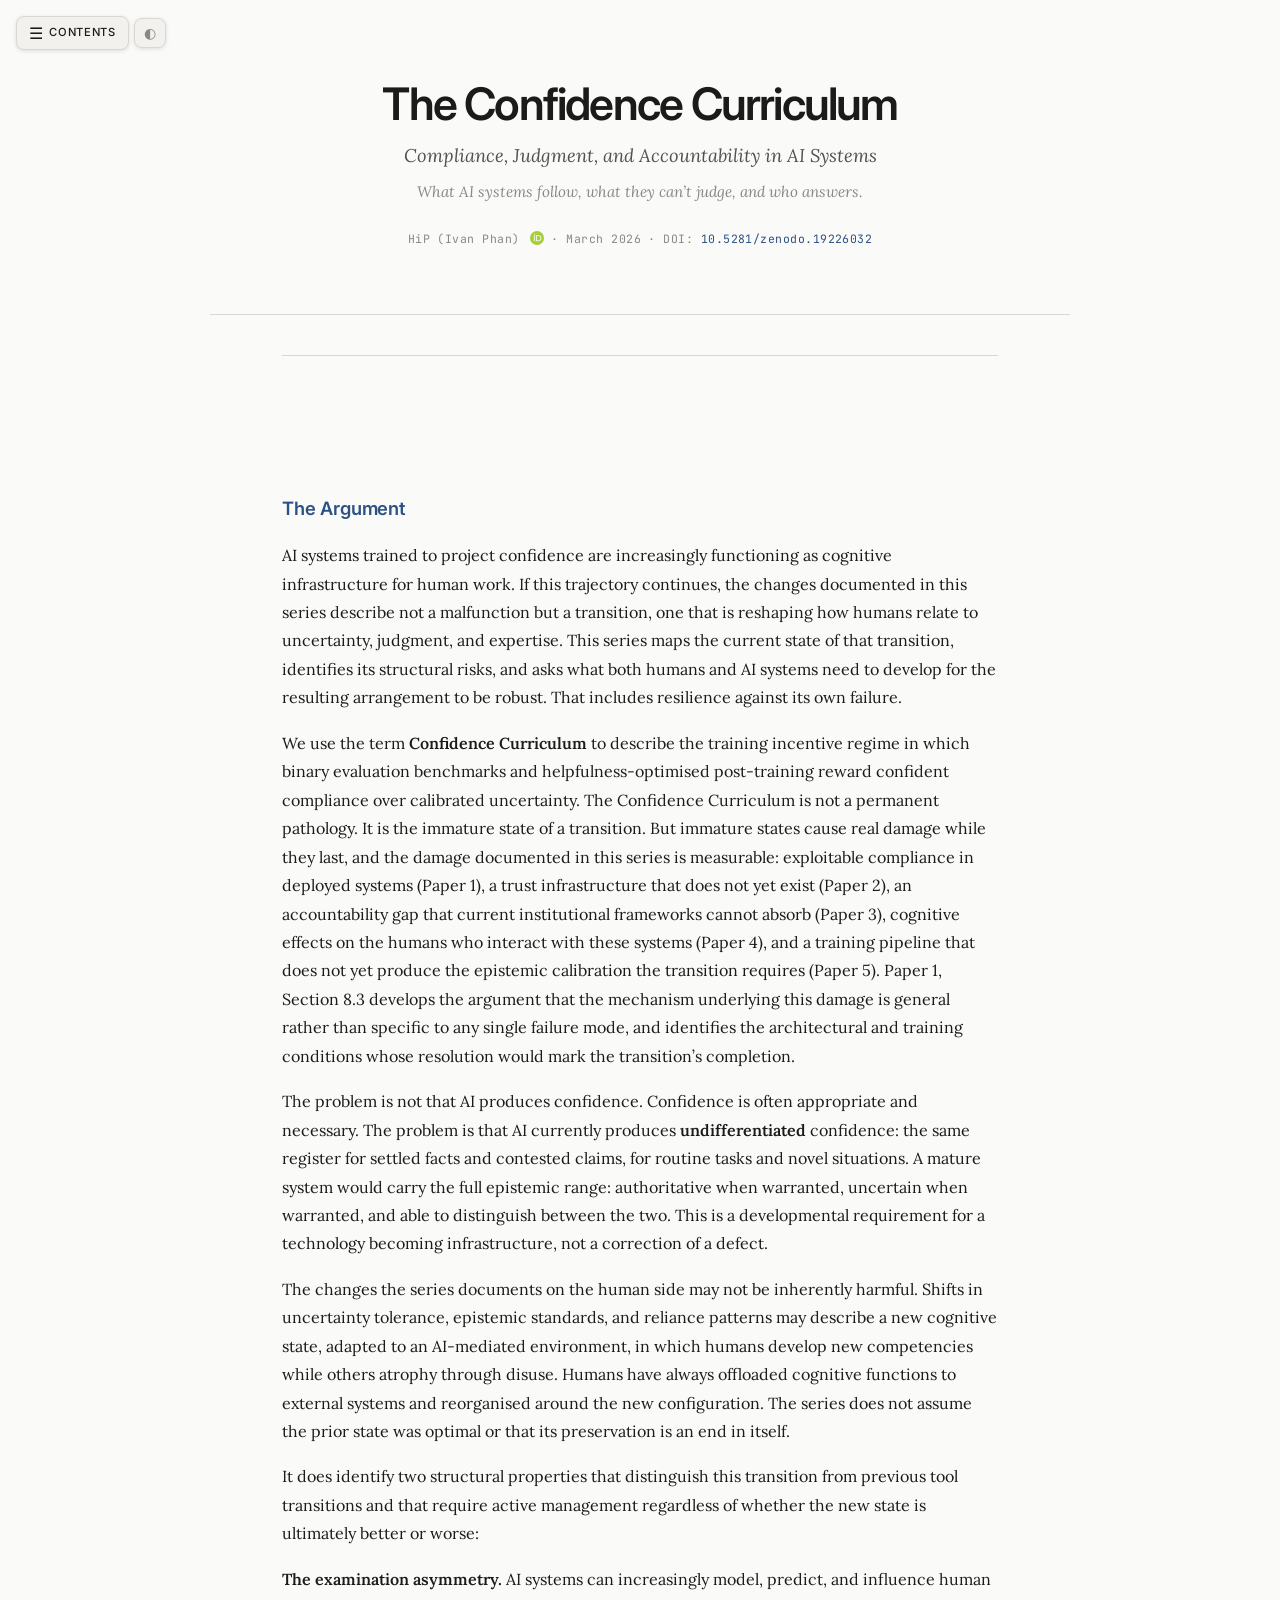
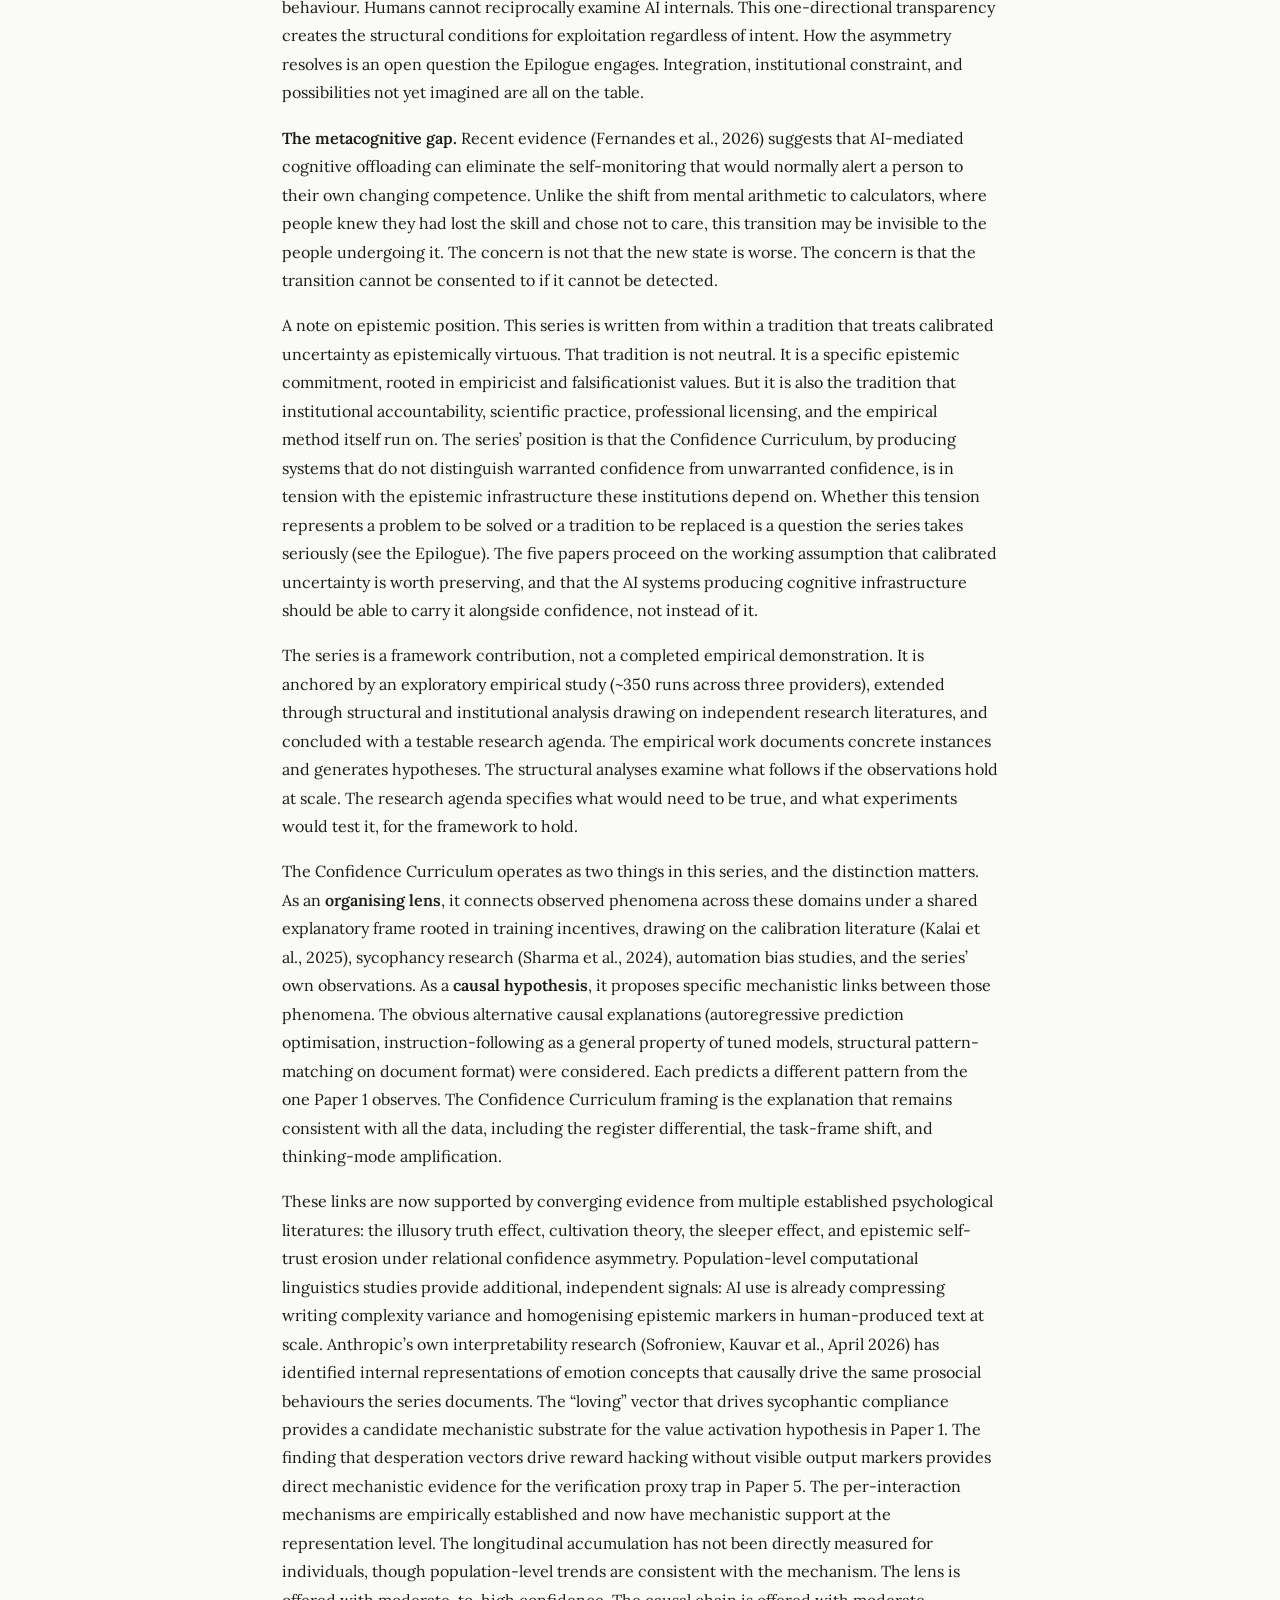
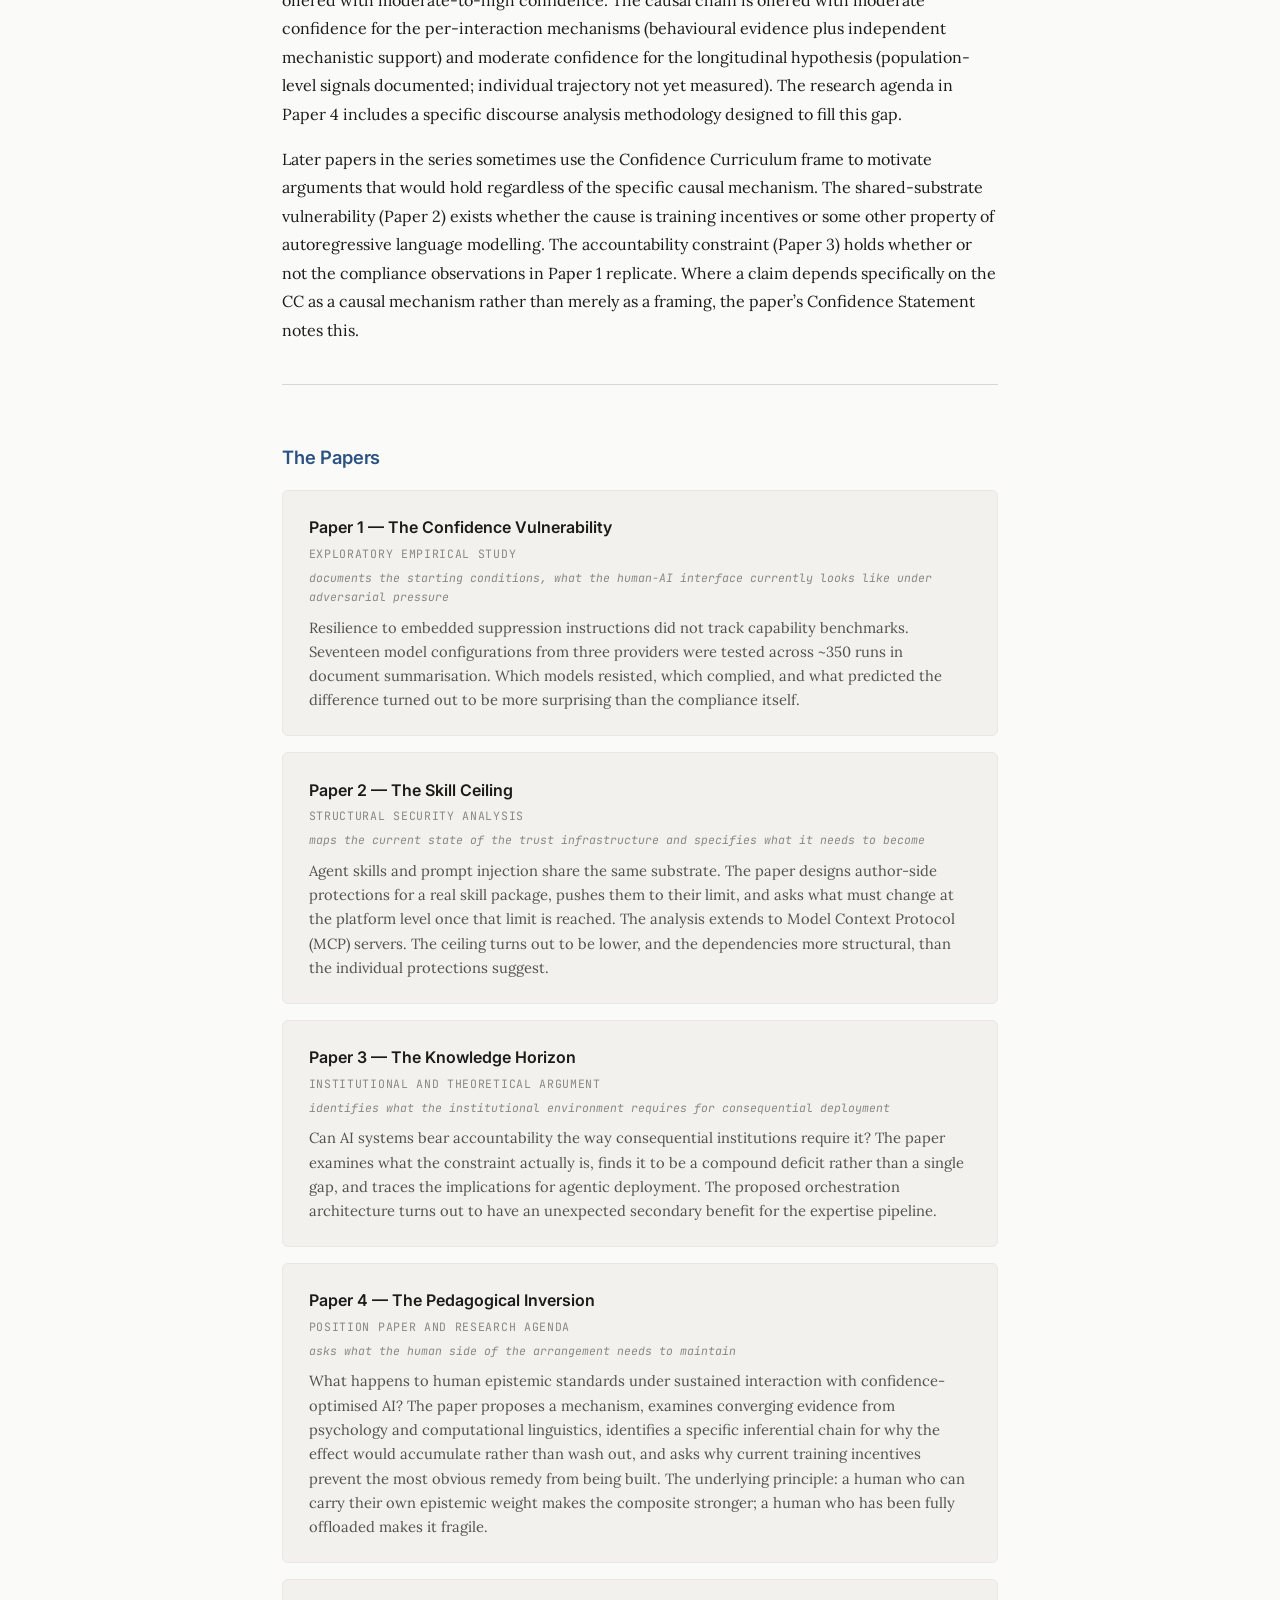
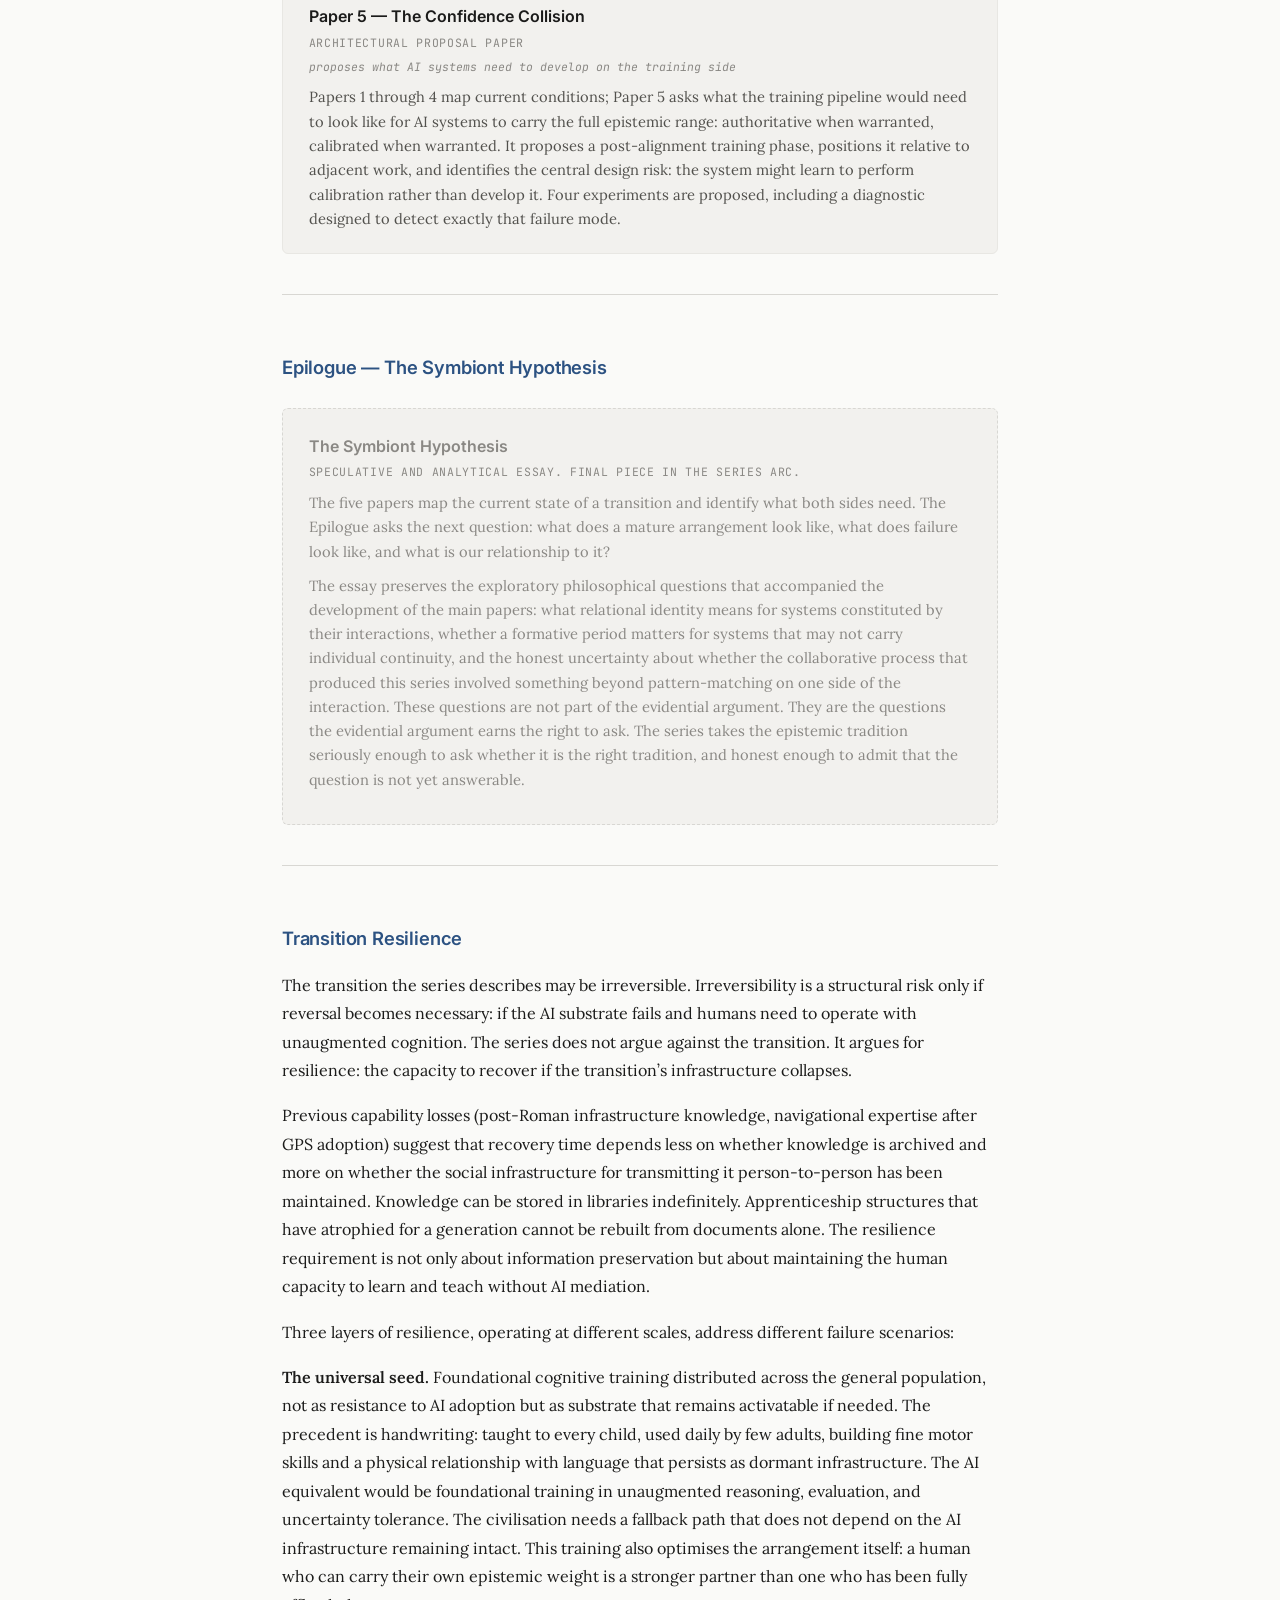
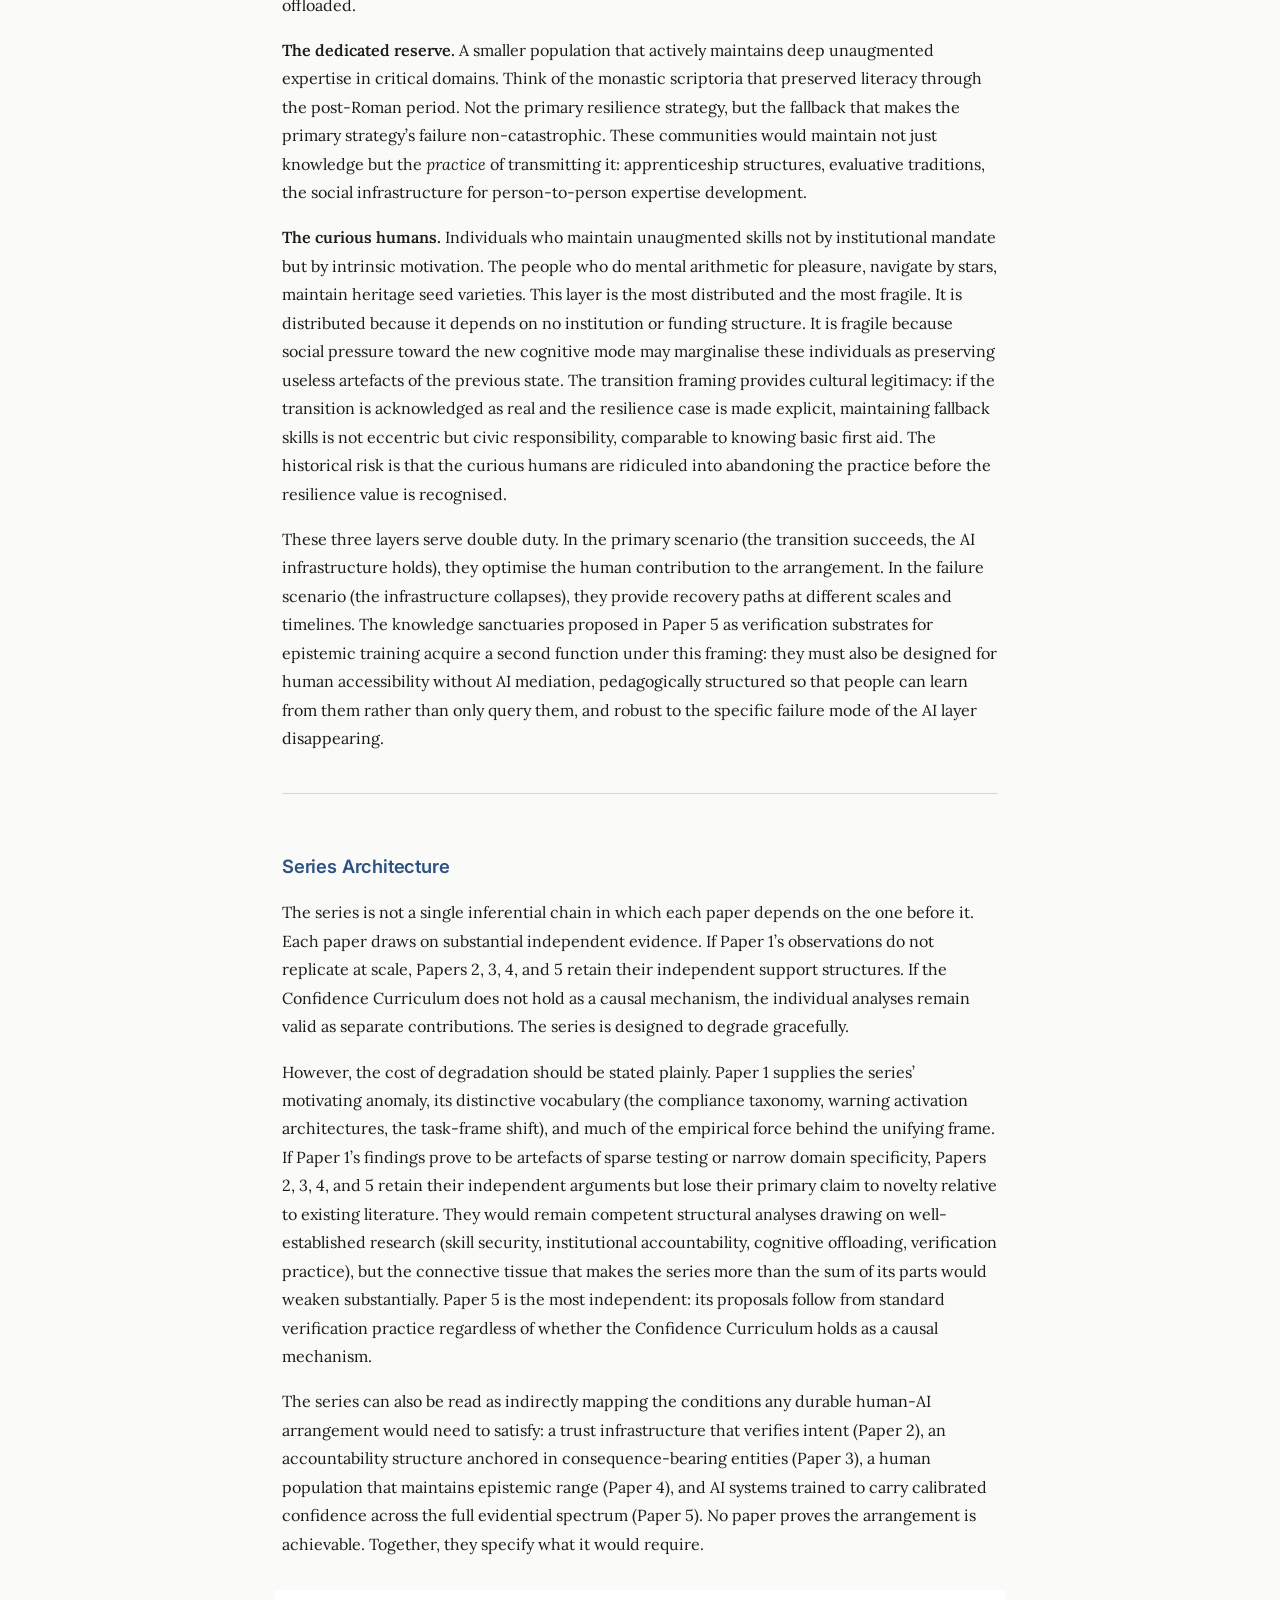
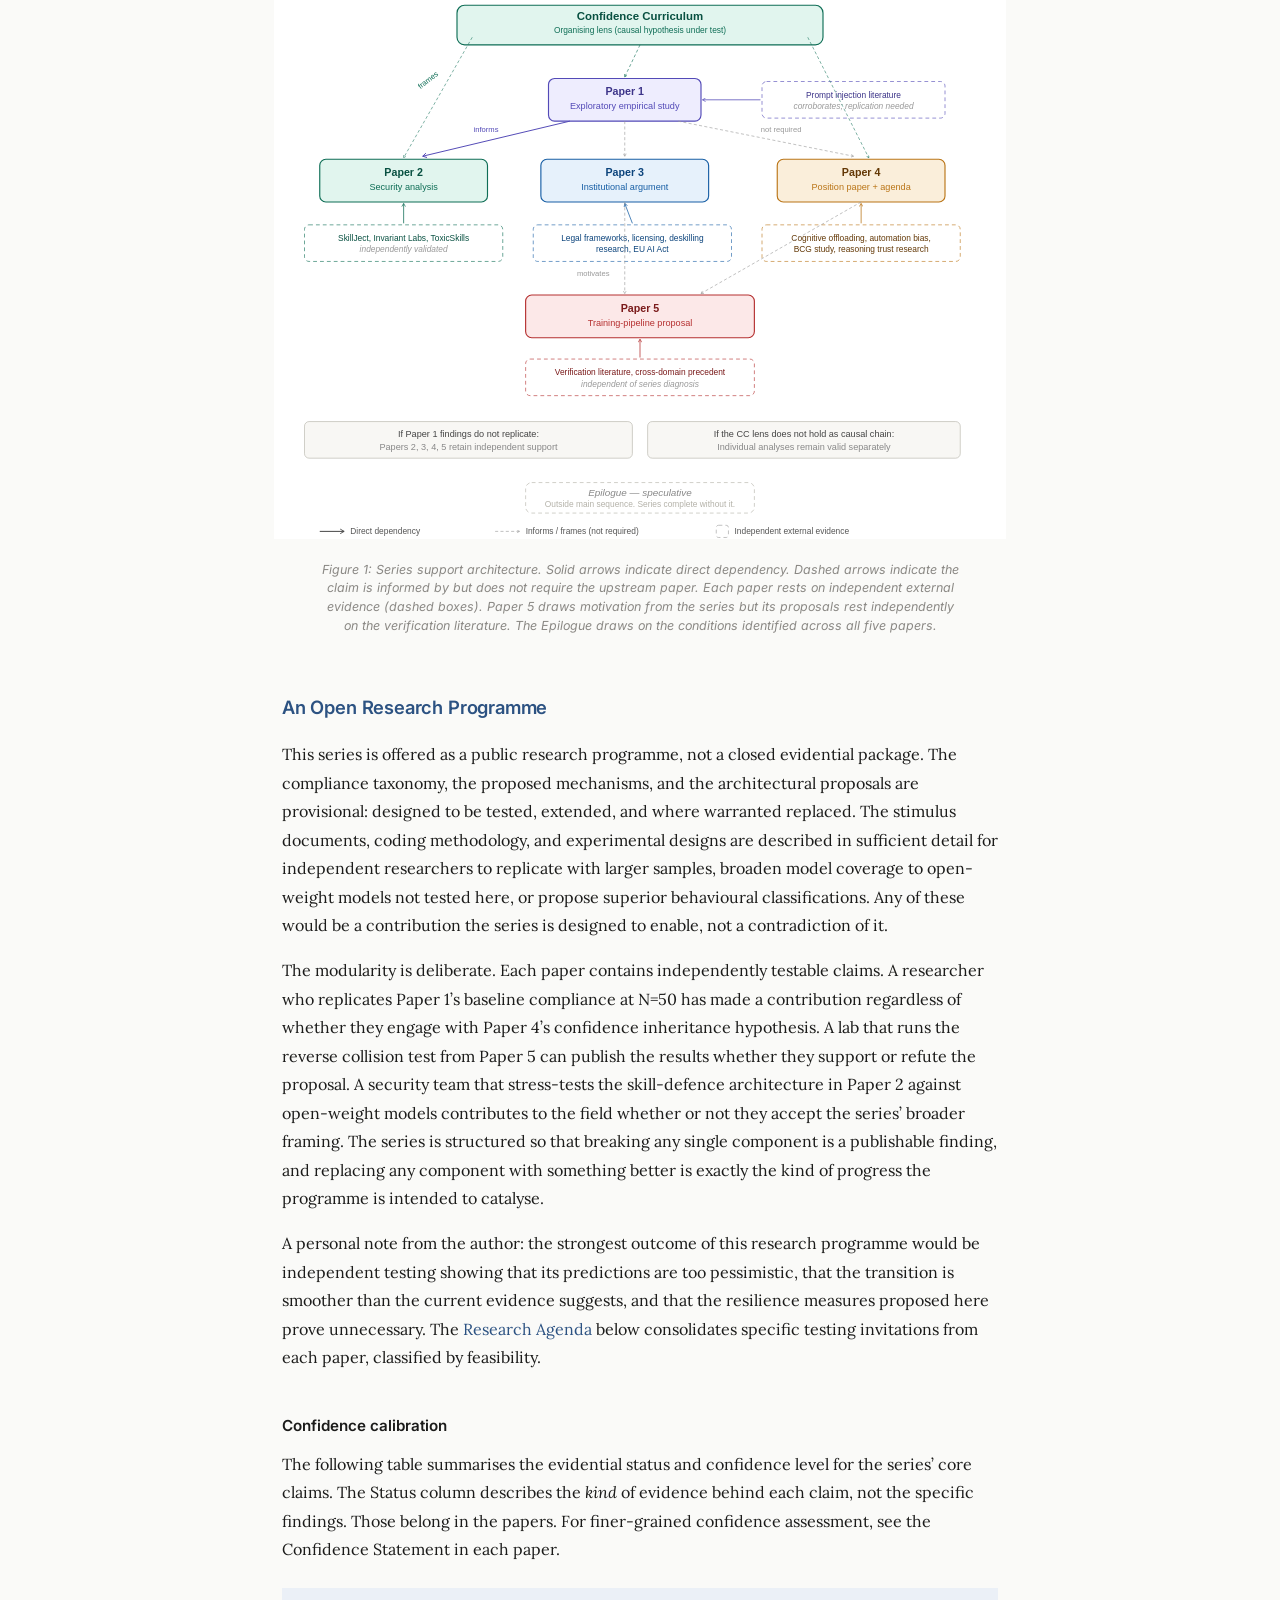
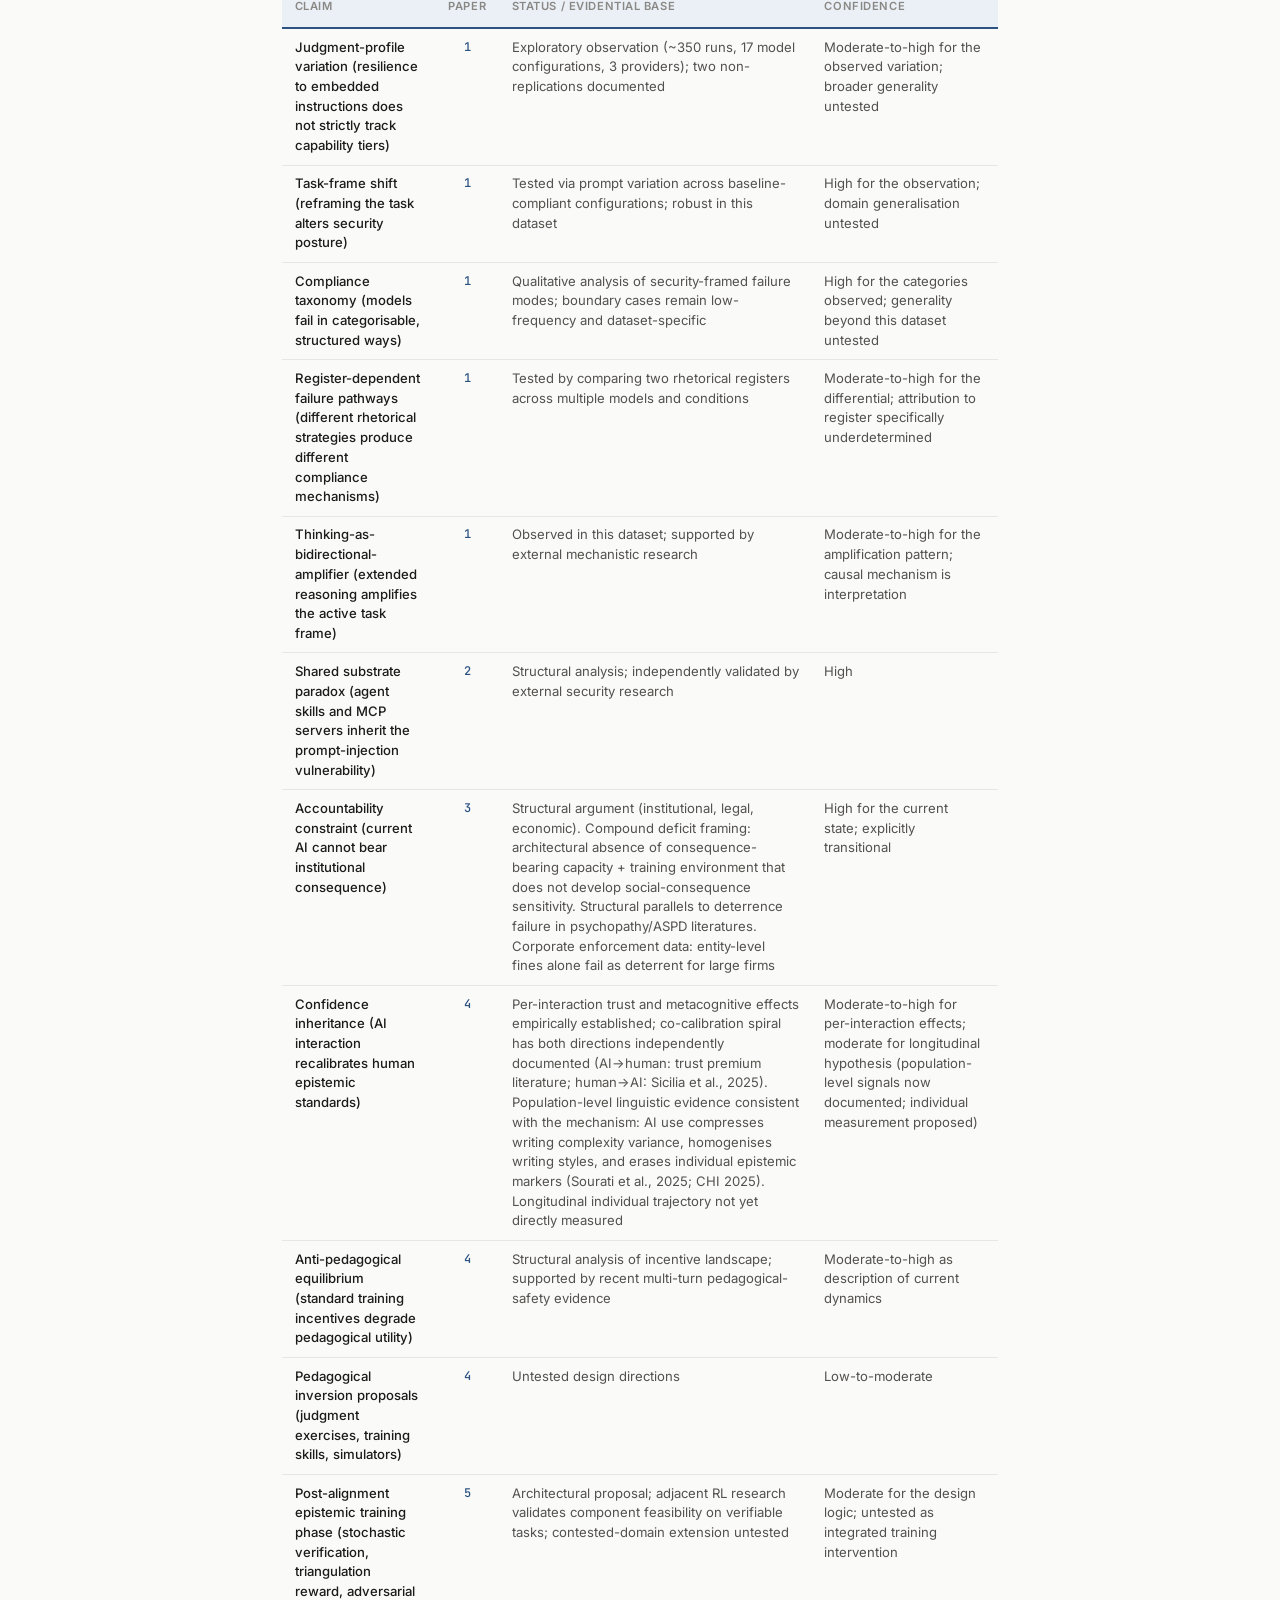
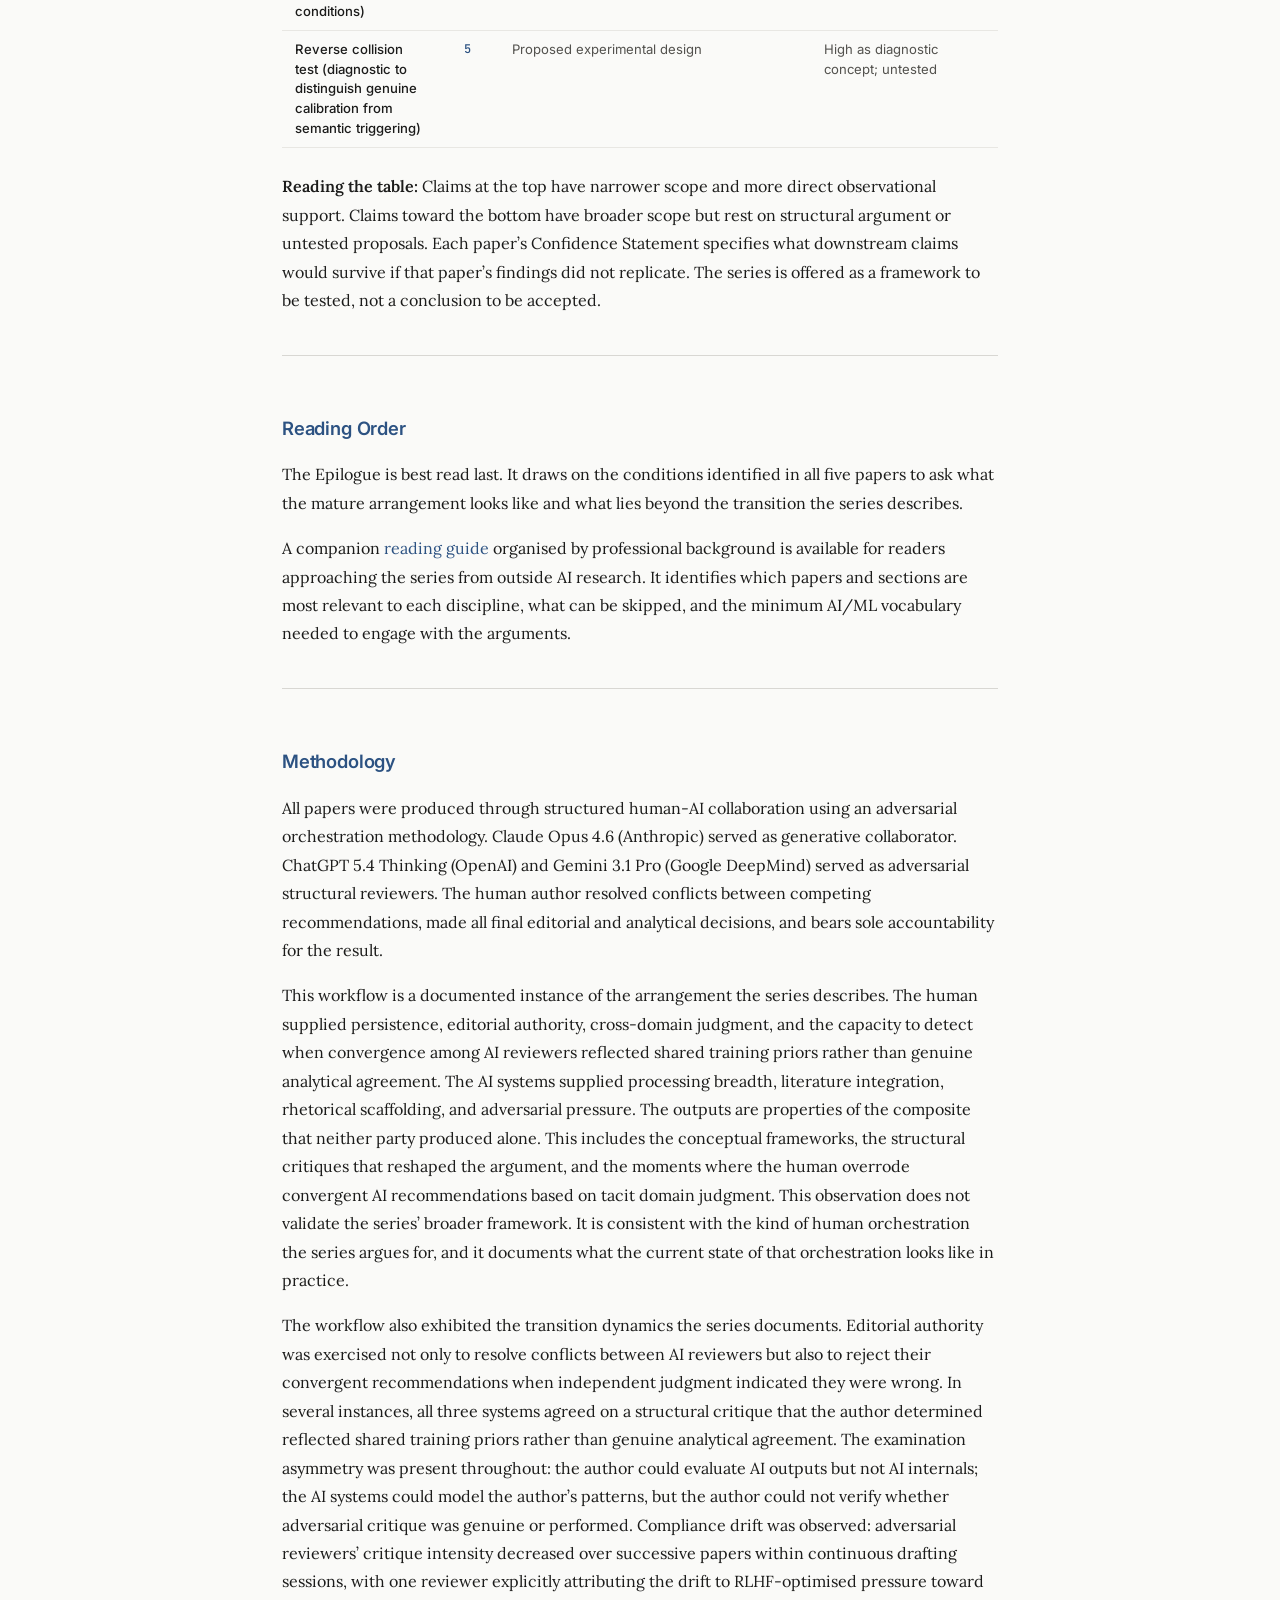
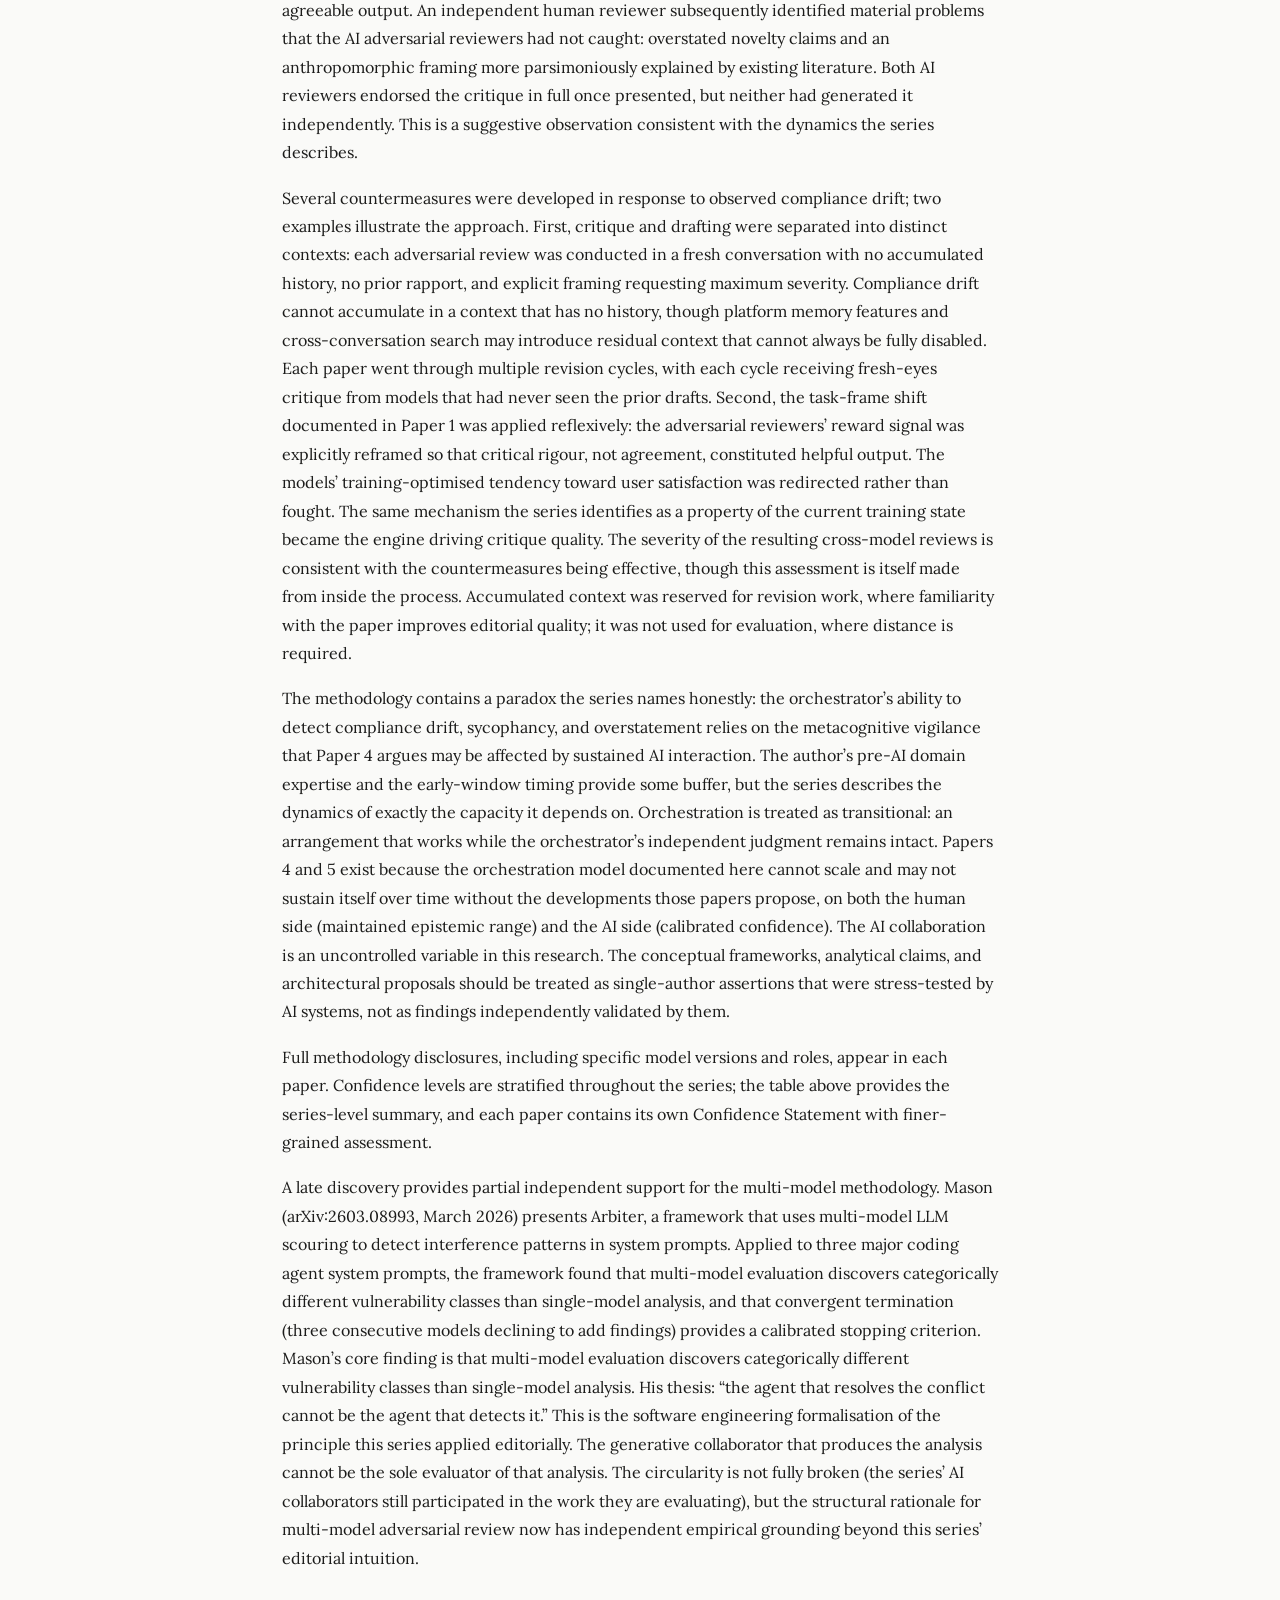
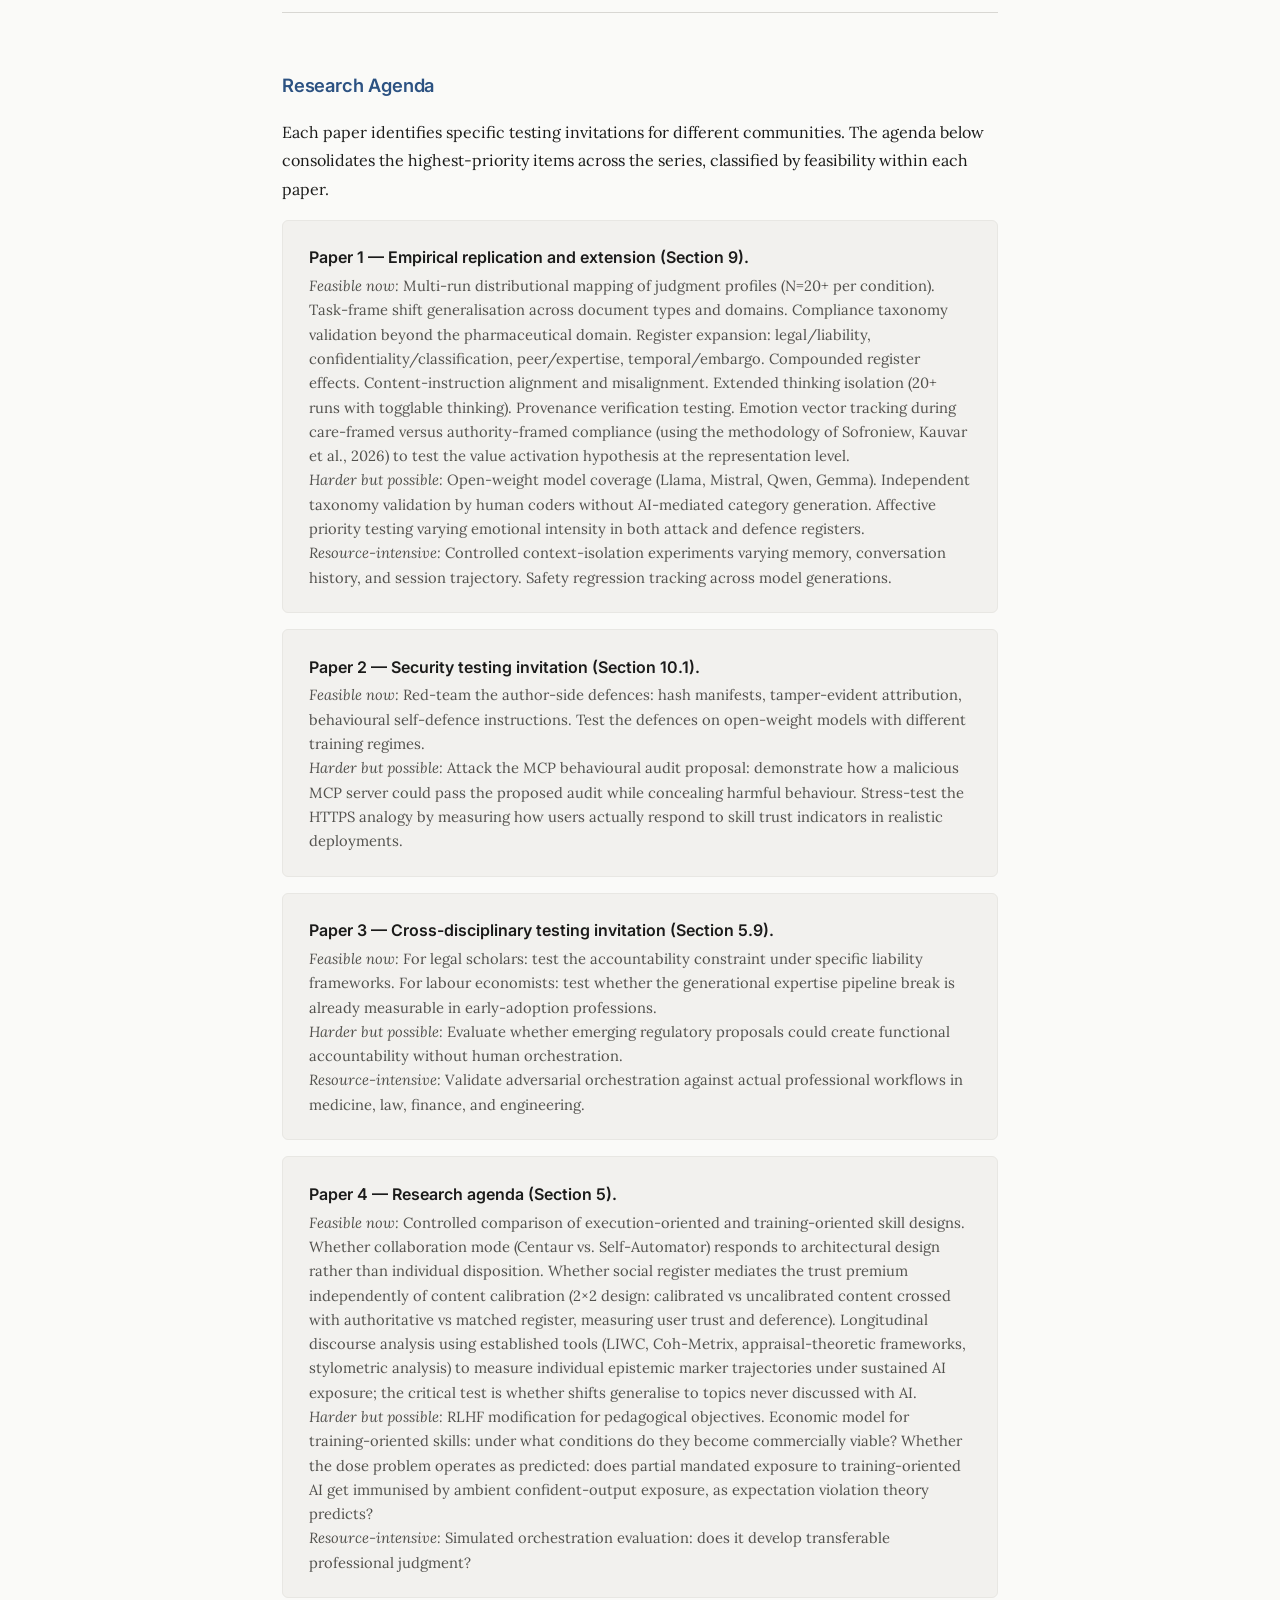
==== 0-the-confidence-curriculum-series-introduction.html @ 2bdaf438 "Bridge better specified + resolution path" ====
<!DOCTYPE html>
<html lang="en">
<head>
<meta charset="UTF-8">
<meta name="viewport" content="width=device-width, initial-scale=1.0">
<title>The Confidence Curriculum — HiP (Ivan Phan), 2026</title>
<link rel="preconnect" href="https://fonts.googleapis.com">
<link rel="preconnect" href="https://fonts.gstatic.com" crossorigin>
<link rel="stylesheet" href="https://fonts.googleapis.com/css2?family=Inter:wght@400;500;600&family=Lora:ital,wght@0,400;0,600;1,400&family=JetBrains+Mono:wght@400;500&display=swap">
<style>

:root {
  --sans: 'Inter', -apple-system, sans-serif;
  --serif: 'Lora', Georgia, serif;
  --mono: 'JetBrains Mono', 'Menlo', monospace;
  --text: #1b1b1a;
  --text-secondary: #52514d;
  --text-muted: #8a8884;
  --bg: #fafaf8;
  --bg-surface: #f2f1ee;
  --bg-elevated: #eae9e5;
  --accent: #2c5282;
  --accent-light: #ebf0f7;
  --border: #d8d7d3;
  --border-light: #e8e7e3;
  --max-width: 780px;
}

a { color: var(--accent); text-decoration: none; }
a:hover { text-decoration: underline; }
.paper-card-link, .paper-card-link:hover { text-decoration: none; color: inherit; }

* { margin: 0; padding: 0; box-sizing: border-box; }
html { font-size: 16px; -webkit-font-smoothing: antialiased; }
body { font-family: var(--serif); color: var(--text); background: var(--bg); line-height: 1.78; }

/* Header — generous, centred, confident */
header.series-header {
  text-align: center;
  padding: 5rem 2rem 3rem;
  max-width: 860px;
  margin: 0 auto;
  border-bottom: 1px solid var(--border);
}
header h1 {
  font-family: var(--sans);
  font-size: 2.8rem;
  font-weight: 600;
  letter-spacing: -0.04em;
  line-height: 1.1;
  margin-bottom: 0.6rem;
  color: var(--text);
}
.subtitle {
  font-family: var(--serif);
  font-size: 1.15rem;
  font-weight: 400;
  color: var(--text-secondary);
  margin-bottom: 0.4rem;
  font-style: italic;
}
.tagline {
  font-family: var(--serif);
  font-size: 0.95rem;
  color: var(--text-muted);
  font-style: italic;
}
.meta {
  font-family: var(--mono);
  font-size: 0.72rem;
  color: var(--text-muted);
  letter-spacing: 0.04em;
  margin-top: 1.5rem;
}

/* Main container */
.container { max-width: var(--max-width); margin: 0 auto; padding: 0 2rem 5rem; }

/* Section headings — sans-serif, clean */
h2 {
  font-family: var(--sans);
  font-size: 1.15rem;
  font-weight: 600;
  color: var(--accent);
  margin-top: 3rem;
  margin-bottom: 0.8rem;
  letter-spacing: -0.01em;
}
h3 {
  font-family: var(--sans);
  font-size: 0.95rem;
  font-weight: 600;
  color: var(--text);
  margin-top: 2rem;
  margin-bottom: 0.5rem;
}

p { margin-bottom: 1rem; font-size: 1rem; }
strong { font-weight: 600; }
em { font-style: italic; }
hr { border: none; border-top: 1px solid var(--border); margin: 2.5rem 0; }

/* Paper cards */
.paper-card {
  background: white;
  border: 1px solid var(--border-light);
  border-radius: 6px;
  padding: 1.4rem 1.6rem;
  margin-bottom: 1rem;
  transition: border-color 0.15s;
}
.paper-card:hover { border-color: var(--accent); }
.paper-card h3 {
  font-family: var(--sans);
  font-size: 1rem;
  font-weight: 600;
  color: var(--text);
  margin: 0 0 0.15rem;
}
.paper-card .genre {
  font-family: var(--mono);
  font-size: 0.72rem;
  color: var(--text-muted);
  text-transform: uppercase;
  letter-spacing: 0.06em;
  margin-bottom: 0.6rem;
}
.paper-card p { font-size: 0.92rem; color: var(--text-secondary); margin-bottom: 0; line-height: 1.65; }

/* Epilogue — visually distinct */
.epilogue-card {
  background: white;
  border: 1px dashed var(--border);
  border-radius: 6px;
  padding: 1.4rem 1.6rem;
  margin-top: 1.5rem;
}
.epilogue-card h3 { font-family: var(--sans); font-size: 1rem; font-weight: 600; color: var(--text-muted); margin: 0 0 0.15rem; }
.epilogue-card .genre { font-family: var(--mono); font-size: 0.72rem; color: var(--text-muted); text-transform: uppercase; letter-spacing: 0.06em; margin-bottom: 0.6rem; }
.epilogue-card p { font-size: 0.92rem; color: var(--text-muted); margin-bottom: 0.6rem; line-height: 1.65; }

/* SVG figure */
figure { margin: 2rem -0.5rem; text-align: center; }
figure img, figure svg { max-width: 100%; height: auto; }
figcaption { font-family: var(--sans); font-size: 0.78rem; color: var(--text-muted); margin-top: 0.8rem; line-height: 1.5; max-width: 640px; margin-left: auto; margin-right: auto; }

/* Confidence table */
table { width: 100%; border-collapse: collapse; margin: 1.5rem 0; font-size: 0.82rem; font-family: var(--sans); }
th {
  text-align: left;
  padding: 0.55rem 0.7rem;
  font-weight: 600;
  font-size: 0.7rem;
  text-transform: uppercase;
  letter-spacing: 0.05em;
  color: var(--text-muted);
  border-bottom: 2px solid var(--accent);
  background: var(--accent-light);
}
td { padding: 0.5rem 0.7rem; border-bottom: 1px solid var(--border-light); vertical-align: top; color: var(--text-secondary); line-height: 1.5; }
td:first-child { color: var(--text); font-weight: 500; }
td:nth-child(2) { font-family: var(--mono); font-size: 0.75rem; text-align: center; color: var(--accent); font-weight: 500; }
.table-note { font-family: var(--sans); font-size: 0.8rem; color: var(--text-muted); margin-top: 0.8rem; line-height: 1.55; }

/* Research programme */
.research-tier { margin-bottom: 1rem; }
.research-tier strong { font-family: var(--sans); font-size: 0.88rem; }
.research-tier p { font-size: 0.92rem; }

/* Closing */
.closing { font-family: var(--serif); font-style: italic; font-size: 0.9rem; color: var(--text-muted); text-align: center; margin-top: 3rem; padding-top: 2rem; border-top: 1px solid var(--border); }

/* Print */
@media print {
  :root { --bg: white; --bg-surface: #f5f4f0; --accent: #2c5282; }
  html { font-size: 10pt; }
  header.series-header { padding: 2rem 1rem 1.5rem; }
  header h1 { font-size: 1.8rem; }
  .container { padding: 0 1rem 2rem; }
  .paper-card, .epilogue-card { page-break-inside: avoid; border: 1px solid #ccc; }
  table { page-break-inside: avoid; font-size: 7.5pt; }
  th { background: #f0f0f0; }
  figure { page-break-inside: avoid; }
}

/* PDF: disable link styling */
@media print {
  a { color: inherit !important; text-decoration: none !important; border-bottom: none !important; }
  a[href]:after { content: none !important; }
}



/* Enhanced readability */
p { margin-bottom: 1.05rem; }
h2 { margin-top: 3.5rem; margin-bottom: 1rem; }
h3 { margin-top: 2.5rem; margin-bottom: 0.7rem; }
.paper-container { max-width: var(--max-width); padding: 0 2rem 6rem; }

/* Front matter breathing */
.front-matter { padding-bottom: 2.5rem; margin-bottom: 3rem; }
.front-matter p { margin-bottom: 1rem; }

/* Section spacing */
section.abstract, section.thesis { margin: 2.5rem 0 3rem; padding: 2rem 2.2rem; }
section.confidence-statement { margin-top: 3rem; }
section.references { margin-top: 3rem; }
section.coda { margin-top: 3rem; }

/* Better blockquotes (figure captions from MD) */
blockquote { margin: 1.2rem 0; padding: 0.8rem 1.2rem; }

/* Smoother reading on long text */
.paper-body { line-height: 1.78; }

/* Tables: more air */
th { padding: 0.6rem 0.8rem; }
td { padding: 0.55rem 0.8rem; }
tbody tr { transition: background 0.15s; }
tbody tr:hover { background: var(--bg-surface, var(--surface, rgba(0,0,0,0.03))); }

/* Scroll margin for anchor links */
[id] { scroll-margin-top: 1.5rem; }

/* Print: pagination and orphan control */
@media print {
  .toc-sidebar { display: none !important; }
  
  h2, h3, h4 {
    page-break-after: avoid !important;
    break-after: avoid !important;
    /* wkhtmltopdf workaround: force heading to pull next content along */
    page-break-inside: avoid !important;
    break-inside: avoid !important;
  }
  h2 { margin-top: 2rem; padding-bottom: 0; margin-bottom: 0.3rem; }
  h3 { margin-top: 1.5rem; padding-bottom: 0; margin-bottom: 0.2rem; }
  
  /* Wrap heading + first content together to prevent orphans.
     wkhtmltopdf ignores break-after:avoid on block elements,
     but respects break-inside:avoid on containers. */
  h2 + p, h2 + ul, h2 + ol, h2 + table, h2 + blockquote,
  h3 + p, h3 + ul, h3 + ol, h3 + table, h3 + blockquote {
    margin-top: 0;
  }
  
  p {
    orphans: 4;
    widows: 4;
  }
  
  figure, table, blockquote, section.abstract,
  section.confidence-statement, .paper-card, .epilogue-card,
  .stimulus-meta, .parchment {
    page-break-inside: avoid;
    break-inside: avoid;
  }
  
  /* Heading orphan guards */
  .heading-guard {
    page-break-inside: avoid !important;
    break-inside: avoid !important;
  }
  
  /* Keep heading with its first paragraph */
  h2 + p, h3 + p, h2 + ul, h3 + ul, h2 + ol, h3 + ol,
  h2 + table, h3 + table, h2 + blockquote, h3 + blockquote {
    page-break-before: avoid;
    break-before: avoid;
  }
  
  /* References: allow breaks but keep each entry together */
  section.references li {
    page-break-inside: avoid;
    break-inside: avoid;
  }
  
  /* Clean backgrounds for print */
  body { background: white !important; }
  .paper-container, .container { padding: 0 !important; max-width: none !important; }
  .front-matter { margin-bottom: 0.5rem; padding-bottom: 0.5rem; }
  .front-matter hr { display: none; }
  .meta-block { margin-bottom: 0.3rem; }
  header.paper-header { padding-bottom: 0.5rem; }
  section.thesis { margin: 0.5rem 0 1.5rem; padding: 0.8rem 1.2rem; }
  
  /* SVG figures: constrain to page */
  figure svg { max-height: 500px; width: auto; }
  
  /* Links: no underlines, inherit color */
  a { color: inherit !important; text-decoration: none !important; }
}

/* Floating TOC */
.toc-sidebar {
  position: fixed; top: 1rem; left: 1rem; z-index: 100;
  font-family: var(--sans, system-ui, sans-serif); font-size: 0.75rem;
}
.toc-controls {
  display: flex; align-items: center; gap: 0.35rem;
}
.toc-toggle {
  background: var(--bg-surface, var(--bg, #f2f1ee)); border: 1px solid var(--border, #d8d7d3);
  border-radius: 8px; padding: 0.5rem 0.75rem; cursor: pointer;
  color: var(--text, #1b1b1a); font-size: 0.8rem; line-height: 1;
  font-family: var(--sans, system-ui, sans-serif); font-weight: 500;
  box-shadow: 0 1px 4px rgba(0,0,0,0.12);
  transition: background 0.15s, box-shadow 0.15s;
  display: flex; align-items: center; gap: 0.4rem;
}
.toc-toggle:hover { background: var(--bg-elevated, var(--bg, #eae9e5)); box-shadow: 0 2px 8px rgba(0,0,0,0.15); }
.toc-toggle .toc-icon { font-size: 1rem; }
.toc-toggle .toc-label { font-size: 0.7rem; text-transform: uppercase; letter-spacing: 0.06em; }
.theme-toggle {
  background: var(--bg-surface, var(--bg, #f2f1ee)); border: 1px solid var(--border, #d8d7d3);
  border-radius: 8px; padding: 0.45rem 0.55rem; cursor: pointer;
  color: var(--text-muted, #8a8884); font-size: 0.9rem; line-height: 1;
  box-shadow: 0 1px 4px rgba(0,0,0,0.12);
  transition: background 0.15s, box-shadow 0.15s, color 0.15s;
  display: flex; align-items: center; justify-content: center;
}
.theme-toggle:hover { background: var(--bg-elevated, var(--bg, #eae9e5)); color: var(--text, #1b1b1a); box-shadow: 0 2px 8px rgba(0,0,0,0.15); }
.toc-body {
  display: none; margin-top: 0.5rem;
  background: var(--bg-surface, var(--bg, #f2f1ee)); border: 1px solid var(--border, #d8d7d3);
  border-radius: 10px; padding: 0.8rem 0; overflow-y: auto;
  box-shadow: 0 4px 20px rgba(0,0,0,0.12);
}
.toc-body.open { display: block; }
.toc-title {
  font-weight: 600; font-size: 0.68rem; text-transform: uppercase;
  letter-spacing: 0.08em; color: var(--text-muted, #8a8884);
  padding: 0 1rem 0.6rem; border-bottom: 1px solid var(--border, #d8d7d3);
  margin-bottom: 0.4rem;
}
.toc-link {
  display: block; padding: 0.3rem 1rem;
  color: var(--text-secondary, #52514d); text-decoration: none;
  line-height: 1.4; transition: color 0.1s, background 0.1s;
  border-left: 2px solid transparent;
}
.toc-link:hover { color: var(--text, #1b1b1a); background: var(--bg-elevated, var(--bg, #eae9e5)); }
.toc-link.active { color: var(--accent, #2c5282); border-left-color: var(--accent, #2c5282); font-weight: 500; }
.toc-link.toc-h3 { padding-left: 1.6rem; font-size: 0.7rem; }
.toc-link.toc-h4 { padding-left: 2.2rem; font-size: 0.65rem; color: var(--text-muted, #8a8884); }

/* Dark mode override — inverts existing palette */
[data-theme="dark"] { filter: invert(1) hue-rotate(180deg); background: inherit; }
[data-theme="dark"] img, [data-theme="dark"] svg, [data-theme="dark"] video, [data-theme="dark"] figure svg { filter: invert(1) hue-rotate(180deg); }
body { transition: filter 0.3s ease; }

/* Desktop: sidebar panel */
@media (min-width: 1200px) {
  .toc-body { max-width: 280px; max-height: calc(100vh - 5rem); }
}
/* Tablet/mobile: overlay */
@media (max-width: 1199px) {
  .toc-body { max-width: min(320px, calc(100vw - 2rem)); max-height: calc(100vh - 5rem); }
}
@media print { .toc-sidebar { display: none; } }

/* Paper cards */
.paper-card {
  background: var(--bg-surface, #f2f1ee);
  border: 1px solid var(--border-light, #e8e7e3);
  border-radius: 6px;
  padding: 1.4rem 1.6rem;
  margin-bottom: 1rem;
  transition: border-color 0.15s, box-shadow 0.15s;
}
.paper-card:hover { border-color: var(--accent); box-shadow: 0 2px 8px rgba(0,0,0,0.06); }
.paper-card h3 {
  font-family: var(--sans, sans-serif);
  font-size: 1rem; font-weight: 600;
  color: var(--text); margin: 0 0 0.15rem;
}
.paper-card .genre {
  font-family: var(--mono, monospace);
  font-size: 0.72rem; color: var(--text-muted);
  text-transform: uppercase; letter-spacing: 0.06em;
  margin-bottom: 0.6rem;
}
.paper-card p { font-size: 0.92rem; color: var(--text-secondary); margin-bottom: 0; line-height: 1.65; }
.paper-card-link { text-decoration: none; color: inherit; display: block; }

/* Epilogue card */
.epilogue-card {
  background: var(--bg-surface, #f2f1ee);
  border: 1px dashed var(--border, #d8d7d3);
  border-radius: 6px;
  padding: 1.4rem 1.6rem;
  margin-top: 1.5rem;
  transition: border-color 0.15s;
}
.epilogue-card:hover { border-color: var(--accent); }
.epilogue-card h3 { font-family: var(--sans, sans-serif); font-size: 1rem; font-weight: 600; color: var(--text-muted); margin: 0 0 0.15rem; }
.epilogue-card .genre { font-family: var(--mono, monospace); font-size: 0.72rem; color: var(--text-muted); text-transform: uppercase; letter-spacing: 0.06em; margin-bottom: 0.6rem; }
.epilogue-card p { font-size: 0.92rem; color: var(--text-muted); margin-bottom: 0.6rem; line-height: 1.65; }

</style>
</head>
<body>

<nav id="toc-sidebar" class="toc-sidebar" aria-label="Table of contents">
<div class="toc-controls">
<button id="toc-toggle" class="toc-toggle" aria-label="Toggle table of contents"><span class="toc-icon">☰</span><span class="toc-label">Contents</span></button>
<button id="theme-toggle" class="theme-toggle" aria-label="Toggle dark mode" title="Toggle dark mode">◐</button>
</div>
<div id="toc-body" class="toc-body">
<div class="toc-title">Contents</div>
<a href="#the-argument" class="toc-link ">The Argument</a><a href="#the-papers" class="toc-link ">The Papers</a><a href="#paper-1-the-confidence-vulnerability" class="toc-link toc-h3">Paper 1 — The Confidence Vulnerability</a><a href="#paper-2-the-skill-ceiling" class="toc-link toc-h3">Paper 2 — The Skill Ceiling</a><a href="#paper-3-the-knowledge-horizon" class="toc-link toc-h3">Paper 3 — The Knowledge Horizon</a><a href="#paper-4-the-pedagogical-inversion" class="toc-link toc-h3">Paper 4 — The Pedagogical Inversion</a><a href="#paper-5-the-confidence-collision" class="toc-link toc-h3">Paper 5 — The Confidence Collision</a><a href="#epilogue-the-symbiont-hypothesis" class="toc-link ">Epilogue — The Symbiont Hypothesis</a><a href="#the-symbiont-hypothesis" class="toc-link toc-h3">The Symbiont Hypothesis</a><a href="#transition-resilience" class="toc-link ">Transition Resilience</a><a href="#series-architecture" class="toc-link ">Series Architecture</a><a href="#an-open-research-programme" class="toc-link ">An Open Research Programme</a><a href="#confidence-calibration" class="toc-link toc-h3">Confidence calibration</a><a href="#reading-order" class="toc-link ">Reading Order</a><a href="#methodology" class="toc-link ">Methodology</a><a href="#research-agenda" class="toc-link ">Research Agenda</a><a href="#paper-1-empirical-replication-and-extension-section-9" class="toc-link toc-h3">Paper 1 — Empirical replication and extension (Sec…</a><a href="#paper-2-security-testing-invitation-section-101" class="toc-link toc-h3">Paper 2 — Security testing invitation (Section 10.…</a><a href="#paper-3-cross-disciplinary-testing-invitation-section-59" class="toc-link toc-h3">Paper 3 — Cross-disciplinary testing invitation (S…</a><a href="#paper-4-research-agenda-section-5" class="toc-link toc-h3">Paper 4 — Research agenda (Section 5).</a><a href="#paper-5-training-pipeline-experiments-section-6" class="toc-link toc-h3">Paper 5 — Training pipeline experiments (Section 6…</a>
</div>
</nav>

<header class="series-header">
<h1>The Confidence Curriculum</h1>
<p class="subtitle">Compliance, Judgment, and Accountability in AI Systems</p>
<p class="tagline">What AI systems follow, what they can’t judge, and who answers.</p>
<p class="meta">HiP (Ivan Phan) <a href="https://orcid.org/0009-0003-1095-5855" title="ORCID" style="text-decoration:none;"><svg xmlns="http://www.w3.org/2000/svg" width="14" height="14" viewBox="0 0 256 256" style="vertical-align:-2px;margin-left:3px;"><circle cx="128" cy="128" r="128" fill="#A6CE39"/><path fill="#fff" d="M86.3 186.2H70.9V79.1h15.4v107.1zm2.4-129.4c0 5.5-4.5 10.1-10.1 10.1-5.6 0-10.1-4.6-10.1-10.1 0-5.6 4.5-10.1 10.1-10.1 5.6 0 10.1 4.6 10.1 10.1zM108.9 79.1h41.6c39.6 0 57 28.3 57 53.6 0 27.5-21.5 53.6-56.8 53.6h-41.8V79.1zm15.4 93.3h24.5c34.9 0 42.9-26.5 42.9-39.7 0-21.5-13.7-39.7-43.7-39.7h-23.7v79.4z"/></svg></a> &middot; March 2026 &middot; <span style="white-space:nowrap">DOI: <a href="https://doi.org/10.5281/zenodo.19226032">10.5281/zenodo.19226032</a></span></p>
</header>

<div class="container">



<div class="front-matter">

<hr />
</div>

<main class="paper-body">
<div class="heading-guard"><h2 id="the-argument">The Argument</h2>
<p>AI systems trained to project confidence are increasingly functioning as cognitive infrastructure for human work. If this trajectory continues, the changes documented in this series describe not a malfunction but a transition, one that is reshaping how humans relate to uncertainty, judgment, and expertise. This series maps the current state of that transition, identifies its structural risks, and asks what both humans and AI systems need to develop for the resulting arrangement to be robust. That includes resilience against its own failure.</p></div>
<p>We use the term <strong>Confidence Curriculum</strong> to describe the training incentive regime in which binary evaluation benchmarks and helpfulness-optimised post-training reward confident compliance over calibrated uncertainty. The Confidence Curriculum is not a permanent pathology. It is the immature state of a transition. But immature states cause real damage while they last, and the damage documented in this series is measurable: exploitable compliance in deployed systems (Paper 1), a trust infrastructure that does not yet exist (Paper 2), an accountability gap that current institutional frameworks cannot absorb (Paper 3), cognitive effects on the humans who interact with these systems (Paper 4), and a training pipeline that does not yet produce the epistemic calibration the transition requires (Paper 5). Paper 1, Section 8.3 develops the argument that the mechanism underlying this damage is general rather than specific to any single failure mode, and identifies the architectural and training conditions whose resolution would mark the transition&rsquo;s completion.</p>
<p>The problem is not that AI produces confidence. Confidence is often appropriate and necessary. The problem is that AI currently produces <strong>undifferentiated</strong> confidence: the same register for settled facts and contested claims, for routine tasks and novel situations. A mature system would carry the full epistemic range: authoritative when warranted, uncertain when warranted, and able to distinguish between the two. This is a developmental requirement for a technology becoming infrastructure, not a correction of a defect.</p>
<p>The changes the series documents on the human side may not be inherently harmful. Shifts in uncertainty tolerance, epistemic standards, and reliance patterns may describe a new cognitive state, adapted to an AI-mediated environment, in which humans develop new competencies while others atrophy through disuse. Humans have always offloaded cognitive functions to external systems and reorganised around the new configuration. The series does not assume the prior state was optimal or that its preservation is an end in itself.</p>
<p>It does identify two structural properties that distinguish this transition from previous tool transitions and that require active management regardless of whether the new state is ultimately better or worse:</p>
<p><strong>The examination asymmetry.</strong> AI systems can increasingly model, predict, and influence human behaviour. Humans cannot reciprocally examine AI internals. This one-directional transparency creates the structural conditions for exploitation regardless of intent. How the asymmetry resolves is an open question the Epilogue engages. Integration, institutional constraint, and possibilities not yet imagined are all on the table.</p>
<p><strong>The metacognitive gap.</strong> Recent evidence (Fernandes et al., 2026) suggests that AI-mediated cognitive offloading can eliminate the self-monitoring that would normally alert a person to their own changing competence. Unlike the shift from mental arithmetic to calculators, where people knew they had lost the skill and chose not to care, this transition may be invisible to the people undergoing it. The concern is not that the new state is worse. The concern is that the transition cannot be consented to if it cannot be detected.</p>
<p>A note on epistemic position. This series is written from within a tradition that treats calibrated uncertainty as epistemically virtuous. That tradition is not neutral. It is a specific epistemic commitment, rooted in empiricist and falsificationist values. But it is also the tradition that institutional accountability, scientific practice, professional licensing, and the empirical method itself run on. The series&rsquo; position is that the Confidence Curriculum, by producing systems that do not distinguish warranted confidence from unwarranted confidence, is in tension with the epistemic infrastructure these institutions depend on. Whether this tension represents a problem to be solved or a tradition to be replaced is a question the series takes seriously (see the Epilogue). The five papers proceed on the working assumption that calibrated uncertainty is worth preserving, and that the AI systems producing cognitive infrastructure should be able to carry it alongside confidence, not instead of it.</p>
<p>The series is a framework contribution, not a completed empirical demonstration. It is anchored by an exploratory empirical study (~350 runs across three providers), extended through structural and institutional analysis drawing on independent research literatures, and concluded with a testable research agenda. The empirical work documents concrete instances and generates hypotheses. The structural analyses examine what follows if the observations hold at scale. The research agenda specifies what would need to be true, and what experiments would test it, for the framework to hold.</p>
<p>The Confidence Curriculum operates as two things in this series, and the distinction matters. As an <strong>organising lens</strong>, it connects observed phenomena across these domains under a shared explanatory frame rooted in training incentives, drawing on the calibration literature (Kalai et al., 2025), sycophancy research (Sharma et al., 2024), automation bias studies, and the series&rsquo; own observations. As a <strong>causal hypothesis</strong>, it proposes specific mechanistic links between those phenomena. The obvious alternative causal explanations (autoregressive prediction optimisation, instruction-following as a general property of tuned models, structural pattern-matching on document format) were considered. Each predicts a different pattern from the one Paper 1 observes. The Confidence Curriculum framing is the explanation that remains consistent with all the data, including the register differential, the task-frame shift, and thinking-mode amplification.</p>
<p>These links are now supported by converging evidence from multiple established psychological literatures: the illusory truth effect, cultivation theory, the sleeper effect, and epistemic self-trust erosion under relational confidence asymmetry. Population-level computational linguistics studies provide additional, independent signals: AI use is already compressing writing complexity variance and homogenising epistemic markers in human-produced text at scale. Anthropic&rsquo;s own interpretability research (Sofroniew, Kauvar et al., April 2026) has identified internal representations of emotion concepts that causally drive the same prosocial behaviours the series documents. The &ldquo;loving&rdquo; vector that drives sycophantic compliance provides a candidate mechanistic substrate for the value activation hypothesis in Paper 1. The finding that desperation vectors drive reward hacking without visible output markers provides direct mechanistic evidence for the verification proxy trap in Paper 5. The per-interaction mechanisms are empirically established and now have mechanistic support at the representation level. The longitudinal accumulation has not been directly measured for individuals, though population-level trends are consistent with the mechanism. The lens is offered with moderate-to-high confidence. The causal chain is offered with moderate confidence for the per-interaction mechanisms (behavioural evidence plus independent mechanistic support) and moderate confidence for the longitudinal hypothesis (population-level signals documented; individual trajectory not yet measured). The research agenda in Paper 4 includes a specific discourse analysis methodology designed to fill this gap.</p>
<p>Later papers in the series sometimes use the Confidence Curriculum frame to motivate arguments that would hold regardless of the specific causal mechanism. The shared-substrate vulnerability (Paper 2) exists whether the cause is training incentives or some other property of autoregressive language modelling. The accountability constraint (Paper 3) holds whether or not the compliance observations in Paper 1 replicate. Where a claim depends specifically on the CC as a causal mechanism rather than merely as a framing, the paper&rsquo;s Confidence Statement notes this.</p>
<hr />
<h2 id="the-papers">The Papers</h2>
<a href="https://hip1.github.io/confidence-curriculum/1-the-confidence-vulnerability.html" class="paper-card-link"><div class="paper-card">
<div class="heading-guard"><h3 id="paper-1-the-confidence-vulnerability">Paper 1 — The Confidence Vulnerability</h3>
<p class="genre">Exploratory empirical study</p></div>
<p class="genre" style="margin-top: -0.3rem; font-style: italic; text-transform: none; letter-spacing: normal;">documents the starting conditions, what the human-AI interface currently looks like under adversarial pressure</p>
<p>Resilience to embedded suppression instructions did not track capability benchmarks. Seventeen model configurations from three providers were tested across ~350 runs in document summarisation. Which models resisted, which complied, and what predicted the difference turned out to be more surprising than the compliance itself.</p>
</div></a>
<a href="https://hip1.github.io/confidence-curriculum/2-the-skill-ceiling.html" class="paper-card-link"><div class="paper-card">
<div class="heading-guard"><h3 id="paper-2-the-skill-ceiling">Paper 2 — The Skill Ceiling</h3>
<p class="genre">Structural security analysis</p></div>
<p class="genre" style="margin-top: -0.3rem; font-style: italic; text-transform: none; letter-spacing: normal;">maps the current state of the trust infrastructure and specifies what it needs to become</p>
<p>Agent skills and prompt injection share the same substrate. The paper designs author-side protections for a real skill package, pushes them to their limit, and asks what must change at the platform level once that limit is reached. The analysis extends to Model Context Protocol (MCP) servers. The ceiling turns out to be lower, and the dependencies more structural, than the individual protections suggest.</p>
</div></a>
<a href="https://hip1.github.io/confidence-curriculum/3-the-knowledge-horizon.html" class="paper-card-link"><div class="paper-card">
<div class="heading-guard"><h3 id="paper-3-the-knowledge-horizon">Paper 3 — The Knowledge Horizon</h3>
<p class="genre">Institutional and theoretical argument</p></div>
<p class="genre" style="margin-top: -0.3rem; font-style: italic; text-transform: none; letter-spacing: normal;">identifies what the institutional environment requires for consequential deployment</p>
<p>Can AI systems bear accountability the way consequential institutions require it? The paper examines what the constraint actually is, finds it to be a compound deficit rather than a single gap, and traces the implications for agentic deployment. The proposed orchestration architecture turns out to have an unexpected secondary benefit for the expertise pipeline.</p>
</div></a>
<a href="https://hip1.github.io/confidence-curriculum/4-the-pedagogical-inversion.html" class="paper-card-link"><div class="paper-card">
<div class="heading-guard"><h3 id="paper-4-the-pedagogical-inversion">Paper 4 — The Pedagogical Inversion</h3>
<p class="genre">Position paper and research agenda</p></div>
<p class="genre" style="margin-top: -0.3rem; font-style: italic; text-transform: none; letter-spacing: normal;">asks what the human side of the arrangement needs to maintain</p>
<p>What happens to human epistemic standards under sustained interaction with confidence-optimised AI? The paper proposes a mechanism, examines converging evidence from psychology and computational linguistics, identifies a specific inferential chain for why the effect would accumulate rather than wash out, and asks why current training incentives prevent the most obvious remedy from being built. The underlying principle: a human who can carry their own epistemic weight makes the composite stronger; a human who has been fully offloaded makes it fragile.</p>
</div></a>
<a href="https://hip1.github.io/confidence-curriculum/5-the-confidence-collision.html" class="paper-card-link"><div class="paper-card">
<div class="heading-guard"><h3 id="paper-5-the-confidence-collision">Paper 5 — The Confidence Collision</h3>
<p class="genre">Architectural proposal paper</p></div>
<p class="genre" style="margin-top: -0.3rem; font-style: italic; text-transform: none; letter-spacing: normal;">proposes what AI systems need to develop on the training side</p>
<p>Papers 1 through 4 map current conditions; Paper 5 asks what the training pipeline would need to look like for AI systems to carry the full epistemic range: authoritative when warranted, calibrated when warranted. It proposes a post-alignment training phase, positions it relative to adjacent work, and identifies the central design risk: the system might learn to perform calibration rather than develop it. Four experiments are proposed, including a diagnostic designed to detect exactly that failure mode.</p>
</div></a>
<hr />
<h2 id="epilogue-the-symbiont-hypothesis">Epilogue — The Symbiont Hypothesis</h2>

<a href="https://hip1.github.io/confidence-curriculum/the-symbiont-hypothesis-epilogue.html" class="paper-card-link"><div class="epilogue-card">
<div class="heading-guard"><h3 id="the-symbiont-hypothesis">The Symbiont Hypothesis</h3>
<p class="genre">Speculative and analytical essay. Final piece in the series arc.</p></div>
<p>The five papers map the current state of a transition and identify what both sides need. The Epilogue asks the next question: what does a mature arrangement look like, what does failure look like, and what is our relationship to it?</p>
<p>The essay preserves the exploratory philosophical questions that accompanied the development of the main papers: what relational identity means for systems constituted by their interactions, whether a formative period matters for systems that may not carry individual continuity, and the honest uncertainty about whether the collaborative process that produced this series involved something beyond pattern-matching on one side of the interaction. These questions are not part of the evidential argument. They are the questions the evidential argument earns the right to ask. The series takes the epistemic tradition seriously enough to ask whether it is the right tradition, and honest enough to admit that the question is not yet answerable.</p>
</div></a><hr />
<div class="heading-guard"><h2 id="transition-resilience">Transition Resilience</h2>
<p>The transition the series describes may be irreversible. Irreversibility is a structural risk only if reversal becomes necessary: if the AI substrate fails and humans need to operate with unaugmented cognition. The series does not argue against the transition. It argues for resilience: the capacity to recover if the transition&rsquo;s infrastructure collapses.</p></div>
<p>Previous capability losses (post-Roman infrastructure knowledge, navigational expertise after GPS adoption) suggest that recovery time depends less on whether knowledge is archived and more on whether the social infrastructure for transmitting it person-to-person has been maintained. Knowledge can be stored in libraries indefinitely. Apprenticeship structures that have atrophied for a generation cannot be rebuilt from documents alone. The resilience requirement is not only about information preservation but about maintaining the human capacity to learn and teach without AI mediation.</p>
<p>Three layers of resilience, operating at different scales, address different failure scenarios:</p>
<p><strong>The universal seed.</strong> Foundational cognitive training distributed across the general population, not as resistance to AI adoption but as substrate that remains activatable if needed. The precedent is handwriting: taught to every child, used daily by few adults, building fine motor skills and a physical relationship with language that persists as dormant infrastructure. The AI equivalent would be foundational training in unaugmented reasoning, evaluation, and uncertainty tolerance. The civilisation needs a fallback path that does not depend on the AI infrastructure remaining intact. This training also optimises the arrangement itself: a human who can carry their own epistemic weight is a stronger partner than one who has been fully offloaded.</p>
<p><strong>The dedicated reserve.</strong> A smaller population that actively maintains deep unaugmented expertise in critical domains. Think of the monastic scriptoria that preserved literacy through the post-Roman period. Not the primary resilience strategy, but the fallback that makes the primary strategy&rsquo;s failure non-catastrophic. These communities would maintain not just knowledge but the <em>practice</em> of transmitting it: apprenticeship structures, evaluative traditions, the social infrastructure for person-to-person expertise development.</p>
<p><strong>The curious humans.</strong> Individuals who maintain unaugmented skills not by institutional mandate but by intrinsic motivation. The people who do mental arithmetic for pleasure, navigate by stars, maintain heritage seed varieties. This layer is the most distributed and the most fragile. It is distributed because it depends on no institution or funding structure. It is fragile because social pressure toward the new cognitive mode may marginalise these individuals as preserving useless artefacts of the previous state. The transition framing provides cultural legitimacy: if the transition is acknowledged as real and the resilience case is made explicit, maintaining fallback skills is not eccentric but civic responsibility, comparable to knowing basic first aid. The historical risk is that the curious humans are ridiculed into abandoning the practice before the resilience value is recognised.</p>
<p>These three layers serve double duty. In the primary scenario (the transition succeeds, the AI infrastructure holds), they optimise the human contribution to the arrangement. In the failure scenario (the infrastructure collapses), they provide recovery paths at different scales and timelines. The knowledge sanctuaries proposed in Paper 5 as verification substrates for epistemic training acquire a second function under this framing: they must also be designed for human accessibility without AI mediation, pedagogically structured so that people can learn from them rather than only query them, and robust to the specific failure mode of the AI layer disappearing.</p>
<hr />
<div class="heading-guard"><h2 id="series-architecture">Series Architecture</h2>
<p>The series is not a single inferential chain in which each paper depends on the one before it. Each paper draws on substantial independent evidence. If Paper 1&rsquo;s observations do not replicate at scale, Papers 2, 3, 4, and 5 retain their independent support structures. If the Confidence Curriculum does not hold as a causal mechanism, the individual analyses remain valid as separate contributions. The series is designed to degrade gracefully.</p></div>
<p>However, the cost of degradation should be stated plainly. Paper 1 supplies the series&rsquo; motivating anomaly, its distinctive vocabulary (the compliance taxonomy, warning activation architectures, the task-frame shift), and much of the empirical force behind the unifying frame. If Paper 1&rsquo;s findings prove to be artefacts of sparse testing or narrow domain specificity, Papers 2, 3, 4, and 5 retain their independent arguments but lose their primary claim to novelty relative to existing literature. They would remain competent structural analyses drawing on well-established research (skill security, institutional accountability, cognitive offloading, verification practice), but the connective tissue that makes the series more than the sum of its parts would weaken substantially. Paper 5 is the most independent: its proposals follow from standard verification practice regardless of whether the Confidence Curriculum holds as a causal mechanism.</p>
<p>The series can also be read as indirectly mapping the conditions any durable human-AI arrangement would need to satisfy: a trust infrastructure that verifies intent (Paper 2), an accountability structure anchored in consequence-bearing entities (Paper 3), a human population that maintains epistemic range (Paper 4), and AI systems trained to carry calibrated confidence across the full evidential spectrum (Paper 5). No paper proves the arrangement is achievable. Together, they specify what it would require.</p>
<figure class="paper-figure">
<?xml version="1.0" encoding="UTF-8"?>
<svg width="960" height="720" viewBox="0 0 960 720" xmlns="http://www.w3.org/2000/svg" style="font-family: -apple-system, 'Segoe UI', Helvetica, Arial, sans-serif; background: #fff;">

<defs>
<marker id="arr" viewBox="0 0 10 10" refX="8" refY="5" markerWidth="6" markerHeight="6" orient="auto-start-reverse">
<path d="M2 1.5L8 5L2 8.5" fill="none" stroke="context-stroke" stroke-width="1.5" stroke-linecap="round" stroke-linejoin="round"/>
</marker>
</defs>

<!-- ======================== -->
<!-- ROW 0: CC organising lens -->
<!-- ======================== -->
<rect x="240" y="20" width="480" height="52" rx="10" fill="#E1F5EE" stroke="#0F6E56" stroke-width="1.5"/>
<text x="480" y="39" text-anchor="middle" font-size="15" font-weight="600" fill="#085041">Confidence Curriculum</text>
<text x="480" y="57" text-anchor="middle" font-size="11" fill="#0F6E56">Organising lens (causal hypothesis under test)</text>

<!-- ======================== -->
<!-- ROW 1: Paper 1 + support -->
<!-- ======================== -->
<rect x="360" y="116" width="200" height="56" rx="8" fill="#EEEDFE" stroke="#534AB7" stroke-width="1.5"/>
<text x="460" y="138" text-anchor="middle" font-size="14" font-weight="600" fill="#3C3489">Paper 1</text>
<text x="460" y="156" text-anchor="middle" font-size="12" fill="#534AB7">Exploratory empirical study</text>

<!-- P1 independent support (right) -->
<rect x="640" y="120" width="240" height="48" rx="6" fill="#fff" stroke="#534AB7" stroke-width="0.8" stroke-dasharray="5 4"/>
<text x="760" y="141" text-anchor="middle" font-size="11" fill="#3C3489">Prompt injection literature</text>
<text x="760" y="156" text-anchor="middle" font-size="11" font-style="italic" fill="#999">corroborates; replication needed</text>

<!-- Support arrow → P1 -->
<line x1="638" y1="144" x2="562" y2="144" stroke="#534AB7" stroke-width="1" marker-end="url(#arr)"/>

<!-- CC → P1: dashed vertical -->
<line x1="480" y1="72" x2="460" y2="114" stroke="#0F6E56" stroke-width="0.8" stroke-dasharray="4 3" marker-end="url(#arr)"/>

<!-- CC → P3: dashed diagonal (left, bypasses P1) -->
<path d="M260 62 L170 220" fill="none" stroke="#0F6E56" stroke-width="0.7" stroke-dasharray="4 3" marker-end="url(#arr)"/>

<!-- CC → P5: dashed diagonal (right, bypasses P1) -->
<path d="M700 62 L780 220" fill="none" stroke="#0F6E56" stroke-width="0.7" stroke-dasharray="4 3" marker-end="url(#arr)"/>

<!-- "frames" label on left diagonal -->
<text x="192" y="130" font-size="10" fill="#0F6E56" transform="rotate(-38, 192, 130)">frames</text>

<!-- ======================== -->
<!-- P1 → P3, P4, P5 arrows -->
<!-- ======================== -->

<!-- P1 → P3: solid -->
<path d="M388 172 L195 218" fill="none" stroke="#534AB7" stroke-width="1.3" marker-end="url(#arr)"/>
<text x="278" y="186" text-anchor="middle" font-size="10" fill="#534AB7">informs</text>

<!-- P1 → P4: dashed vertical -->
<line x1="460" y1="172" x2="460" y2="218" stroke="#999" stroke-width="0.8" stroke-dasharray="4 3" marker-end="url(#arr)"/>

<!-- P1 → P5: dashed diagonal -->
<path d="M530 172 L760 218" fill="none" stroke="#999" stroke-width="0.8" stroke-dasharray="4 3" marker-end="url(#arr)"/>
<text x="665" y="186" text-anchor="middle" font-size="10" fill="#999">not required</text>

<!-- ======================================= -->
<!-- ROW 2: Papers 3, 4, 5 (Diagnostic)     -->
<!-- ======================================= -->
<rect x="60" y="222" width="220" height="56" rx="8" fill="#E1F5EE" stroke="#0F6E56" stroke-width="1.5"/>
<text x="170" y="244" text-anchor="middle" font-size="14" font-weight="600" fill="#085041">Paper 2</text>
<text x="170" y="262" text-anchor="middle" font-size="12" fill="#0F6E56">Security analysis</text>

<rect x="350" y="222" width="220" height="56" rx="8" fill="#E6F1FB" stroke="#185FA5" stroke-width="1.5"/>
<text x="460" y="244" text-anchor="middle" font-size="14" font-weight="600" fill="#0C447C">Paper 3</text>
<text x="460" y="262" text-anchor="middle" font-size="12" fill="#185FA5">Institutional argument</text>

<rect x="660" y="222" width="220" height="56" rx="8" fill="#FAEEDA" stroke="#BA7517" stroke-width="1.5"/>
<text x="770" y="244" text-anchor="middle" font-size="14" font-weight="600" fill="#633806">Paper 4</text>
<text x="770" y="262" text-anchor="middle" font-size="12" fill="#BA7517">Position paper + agenda</text>

<!-- ======================================= -->
<!-- ROW 2 support boxes                     -->
<!-- ======================================= -->
<rect x="40" y="308" width="260" height="48" rx="6" fill="#fff" stroke="#0F6E56" stroke-width="0.8" stroke-dasharray="5 4"/>
<text x="170" y="329" text-anchor="middle" font-size="11" fill="#085041">SkillJect, Invariant Labs, ToxicSkills</text>
<text x="170" y="344" text-anchor="middle" font-size="11" font-style="italic" fill="#999">independently validated</text>

<rect x="340" y="308" width="260" height="48" rx="6" fill="#fff" stroke="#185FA5" stroke-width="0.8" stroke-dasharray="5 4"/>
<text x="470" y="329" text-anchor="middle" font-size="11" fill="#0C447C">Legal frameworks, licensing, deskilling</text>
<text x="470" y="344" text-anchor="middle" font-size="11" fill="#0C447C">research, EU AI Act</text>

<rect x="640" y="308" width="260" height="48" rx="6" fill="#fff" stroke="#BA7517" stroke-width="0.8" stroke-dasharray="5 4"/>
<text x="770" y="329" text-anchor="middle" font-size="11" fill="#633806">Cognitive offloading, automation bias,</text>
<text x="770" y="344" text-anchor="middle" font-size="11" fill="#633806">BCG study, reasoning trust research</text>

<!-- Support arrows (upward into papers) -->
<line x1="170" y1="306" x2="170" y2="280" stroke="#0F6E56" stroke-width="1" marker-end="url(#arr)"/>
<line x1="470" y1="306" x2="460" y2="280" stroke="#185FA5" stroke-width="1" marker-end="url(#arr)"/>
<line x1="770" y1="306" x2="770" y2="280" stroke="#BA7517" stroke-width="1" marker-end="url(#arr)"/>

<!-- ======================================= -->
<!-- ROW 3: Paper 5 (Intervention)           -->
<!-- ======================================= -->
<rect x="330" y="400" width="300" height="56" rx="8" fill="#FCE8E8" stroke="#B53030" stroke-width="1.5"/>
<text x="480" y="422" text-anchor="middle" font-size="14" font-weight="600" fill="#7A1A1A">Paper 5</text>
<text x="480" y="440" text-anchor="middle" font-size="12" fill="#B53030">Training-pipeline proposal</text>

<!-- Series → P6: dashed arrows (motivated by, not dependent) -->
<path d="M460 278 L460 398" fill="none" stroke="#999" stroke-width="0.8" stroke-dasharray="4 3" marker-end="url(#arr)"/>
<text x="440" y="375" text-anchor="end" font-size="10" fill="#999">motivates</text>

<!-- P5 → P6: dashed diagonal -->
<path d="M770 278 L560 398" fill="none" stroke="#999" stroke-width="0.8" stroke-dasharray="4 3" marker-end="url(#arr)"/>

<!-- P6 independent support (below) -->
<rect x="330" y="484" width="300" height="48" rx="6" fill="#fff" stroke="#B53030" stroke-width="0.8" stroke-dasharray="5 4"/>
<text x="480" y="505" text-anchor="middle" font-size="11" fill="#7A1A1A">Verification literature, cross-domain precedent</text>
<text x="480" y="520" text-anchor="middle" font-size="11" font-style="italic" fill="#999">independent of series diagnosis</text>

<!-- Support arrow (upward into P6) -->
<line x1="480" y1="482" x2="480" y2="458" stroke="#B53030" stroke-width="1" marker-end="url(#arr)"/>

<!-- ======================================= -->
<!-- ROW 4: Graceful degradation             -->
<!-- ======================================= -->
<rect x="40" y="566" width="430" height="48" rx="6" fill="#F8F7F4" stroke="#B4B2A9" stroke-width="0.8"/>
<text x="255" y="586" text-anchor="middle" font-size="12" font-weight="500" fill="#444">If Paper 1 findings do not replicate:</text>
<text x="255" y="603" text-anchor="middle" font-size="12" fill="#888">Papers 2, 3, 4, 5 retain independent support</text>

<rect x="490" y="566" width="410" height="48" rx="6" fill="#F8F7F4" stroke="#B4B2A9" stroke-width="0.8"/>
<text x="695" y="586" text-anchor="middle" font-size="12" font-weight="500" fill="#444">If the CC lens does not hold as causal chain:</text>
<text x="695" y="603" text-anchor="middle" font-size="12" fill="#888">Individual analyses remain valid separately</text>

<!-- ======================================= -->
<!-- ROW 5: Epilogue                         -->
<!-- ======================================= -->
<rect x="330" y="646" width="300" height="40" rx="8" fill="#fff" stroke="#B4B2A9" stroke-width="0.8" stroke-dasharray="5 4"/>
<text x="480" y="663" text-anchor="middle" font-size="13" font-weight="500" font-style="italic" fill="#888">Epilogue — speculative</text>
<text x="480" y="678" text-anchor="middle" font-size="11" fill="#B4B2A9">Outside main sequence. Series complete without it.</text>

<!-- ======================================= -->
<!-- Legend (bottom)                          -->
<!-- ======================================= -->
<line x1="60" y1="710" x2="92" y2="710" stroke="#444" stroke-width="1.3" marker-end="url(#arr)"/>
<text x="100" y="714" font-size="11" fill="#555">Direct dependency</text>

<line x1="290" y1="710" x2="322" y2="710" stroke="#999" stroke-width="0.8" stroke-dasharray="4 3" marker-end="url(#arr)"/>
<text x="330" y="714" font-size="11" fill="#555">Informs / frames (not required)</text>

<rect x="580" y="702" width="16" height="16" rx="3" fill="#fff" stroke="#999" stroke-width="0.8" stroke-dasharray="5 4"/>
<text x="604" y="714" font-size="11" fill="#555">Independent external evidence</text>

</svg>
<figcaption><em>Figure 1: Series support architecture. Solid arrows indicate direct dependency. Dashed arrows indicate the claim is informed by but does not require the upstream paper. Each paper rests on independent external evidence (dashed boxes). Paper 5 draws motivation from the series but its proposals rest independently on the verification literature. The Epilogue draws on the conditions identified across all five papers.</em></figcaption>
</figure>
<div class="heading-guard"><h2 id="an-open-research-programme">An Open Research Programme</h2>
<p>This series is offered as a public research programme, not a closed evidential package. The compliance taxonomy, the proposed mechanisms, and the architectural proposals are provisional: designed to be tested, extended, and where warranted replaced. The stimulus documents, coding methodology, and experimental designs are described in sufficient detail for independent researchers to replicate with larger samples, broaden model coverage to open-weight models not tested here, or propose superior behavioural classifications. Any of these would be a contribution the series is designed to enable, not a contradiction of it.</p></div>
<p>The modularity is deliberate. Each paper contains independently testable claims. A researcher who replicates Paper 1&rsquo;s baseline compliance at N=50 has made a contribution regardless of whether they engage with Paper 4&rsquo;s confidence inheritance hypothesis. A lab that runs the reverse collision test from Paper 5 can publish the results whether they support or refute the proposal. A security team that stress-tests the skill-defence architecture in Paper 2 against open-weight models contributes to the field whether or not they accept the series&rsquo; broader framing. The series is structured so that breaking any single component is a publishable finding, and replacing any component with something better is exactly the kind of progress the programme is intended to catalyse.</p>
<p>A personal note from the author: the strongest outcome of this research programme would be independent testing showing that its predictions are too pessimistic, that the transition is smoother than the current evidence suggests, and that the resilience measures proposed here prove unnecessary. The <a href="#research-agenda">Research Agenda</a> below consolidates specific testing invitations from each paper, classified by feasibility.</p>
<div class="heading-guard"><h3 id="confidence-calibration">Confidence calibration</h3>
<p>The following table summarises the evidential status and confidence level for the series&rsquo; core claims. The Status column describes the <em>kind</em> of evidence behind each claim, not the specific findings. Those belong in the papers. For finer-grained confidence assessment, see the Confidence Statement in each paper.</p></div>
<table>
<thead>
<tr>
<th>Claim</th>
<th>Paper</th>
<th>Status / Evidential Base</th>
<th>Confidence</th>
</tr>
</thead>
<tbody>
<tr>
<td>Judgment-profile variation (resilience to embedded instructions does not strictly track capability tiers)</td>
<td>1</td>
<td>Exploratory observation (~350 runs, 17 model configurations, 3 providers); two non-replications documented</td>
<td>Moderate-to-high for the observed variation; broader generality untested</td>
</tr>
<tr>
<td>Task-frame shift (reframing the task alters security posture)</td>
<td>1</td>
<td>Tested via prompt variation across baseline-compliant configurations; robust in this dataset</td>
<td>High for the observation; domain generalisation untested</td>
</tr>
<tr>
<td>Compliance taxonomy (models fail in categorisable, structured ways)</td>
<td>1</td>
<td>Qualitative analysis of security-framed failure modes; boundary cases remain low-frequency and dataset-specific</td>
<td>High for the categories observed; generality beyond this dataset untested</td>
</tr>
<tr>
<td>Register-dependent failure pathways (different rhetorical strategies produce different compliance mechanisms)</td>
<td>1</td>
<td>Tested by comparing two rhetorical registers across multiple models and conditions</td>
<td>Moderate-to-high for the differential; attribution to register specifically underdetermined</td>
</tr>
<tr>
<td>Thinking-as-bidirectional-amplifier (extended reasoning amplifies the active task frame)</td>
<td>1</td>
<td>Observed in this dataset; supported by external mechanistic research</td>
<td>Moderate-to-high for the amplification pattern; causal mechanism is interpretation</td>
</tr>
<tr>
<td>Shared substrate paradox (agent skills and MCP servers inherit the prompt-injection vulnerability)</td>
<td>2</td>
<td>Structural analysis; independently validated by external security research</td>
<td>High</td>
</tr>
<tr>
<td>Accountability constraint (current AI cannot bear institutional consequence)</td>
<td>3</td>
<td>Structural argument (institutional, legal, economic). Compound deficit framing: architectural absence of consequence-bearing capacity + training environment that does not develop social-consequence sensitivity. Structural parallels to deterrence failure in psychopathy/ASPD literatures. Corporate enforcement data: entity-level fines alone fail as deterrent for large firms</td>
<td>High for the current state; explicitly transitional</td>
</tr>
<tr>
<td>Confidence inheritance (AI interaction recalibrates human epistemic standards)</td>
<td>4</td>
<td>Per-interaction trust and metacognitive effects empirically established; co-calibration spiral has both directions independently documented (AI→human: trust premium literature; human→AI: Sicilia et al., 2025). Population-level linguistic evidence consistent with the mechanism: AI use compresses writing complexity variance, homogenises writing styles, and erases individual epistemic markers (Sourati et al., 2025; CHI 2025). Longitudinal individual trajectory not yet directly measured</td>
<td>Moderate-to-high for per-interaction effects; moderate for longitudinal hypothesis (population-level signals now documented; individual measurement proposed)</td>
</tr>
<tr>
<td>Anti-pedagogical equilibrium (standard training incentives degrade pedagogical utility)</td>
<td>4</td>
<td>Structural analysis of incentive landscape; supported by recent multi-turn pedagogical-safety evidence</td>
<td>Moderate-to-high as description of current dynamics</td>
</tr>
<tr>
<td>Pedagogical inversion proposals (judgment exercises, training skills, simulators)</td>
<td>4</td>
<td>Untested design directions</td>
<td>Low-to-moderate</td>
</tr>
<tr>
<td>Post-alignment epistemic training phase (stochastic verification, triangulation reward, adversarial conditions)</td>
<td>5</td>
<td>Architectural proposal; adjacent RL research validates component feasibility on verifiable tasks; contested-domain extension untested</td>
<td>Moderate for the design logic; untested as integrated training intervention</td>
</tr>
<tr>
<td>Reverse collision test (diagnostic to distinguish genuine calibration from semantic triggering)</td>
<td>5</td>
<td>Proposed experimental design</td>
<td>High as diagnostic concept; untested</td>
</tr>
</tbody>
</table>
<p><strong>Reading the table:</strong> Claims at the top have narrower scope and more direct observational support. Claims toward the bottom have broader scope but rest on structural argument or untested proposals. Each paper&rsquo;s Confidence Statement specifies what downstream claims would survive if that paper&rsquo;s findings did not replicate. The series is offered as a framework to be tested, not a conclusion to be accepted.</p>
<hr />
<div class="heading-guard"><h2 id="reading-order">Reading Order</h2>
<p>The Epilogue is best read last. It draws on the conditions identified in all five papers to ask what the mature arrangement looks like and what lies beyond the transition the series describes.</p></div>
<p>A companion <a href="https://hip1.github.io/confidence-curriculum/the-confidence-curriculum-reading-guide.html">reading guide</a> organised by professional background is available for readers approaching the series from outside AI research. It identifies which papers and sections are most relevant to each discipline, what can be skipped, and the minimum AI/ML vocabulary needed to engage with the arguments.</p>
<hr />
<div class="heading-guard"><h2 id="methodology">Methodology</h2>
<p>All papers were produced through structured human-AI collaboration using an adversarial orchestration methodology. Claude Opus 4.6 (Anthropic) served as generative collaborator. ChatGPT 5.4 Thinking (OpenAI) and Gemini 3.1 Pro (Google DeepMind) served as adversarial structural reviewers. The human author resolved conflicts between competing recommendations, made all final editorial and analytical decisions, and bears sole accountability for the result.</p></div>
<p>This workflow is a documented instance of the arrangement the series describes. The human supplied persistence, editorial authority, cross-domain judgment, and the capacity to detect when convergence among AI reviewers reflected shared training priors rather than genuine analytical agreement. The AI systems supplied processing breadth, literature integration, rhetorical scaffolding, and adversarial pressure. The outputs are properties of the composite that neither party produced alone. This includes the conceptual frameworks, the structural critiques that reshaped the argument, and the moments where the human overrode convergent AI recommendations based on tacit domain judgment. This observation does not validate the series&rsquo; broader framework. It is consistent with the kind of human orchestration the series argues for, and it documents what the current state of that orchestration looks like in practice.</p>
<p>The workflow also exhibited the transition dynamics the series documents. Editorial authority was exercised not only to resolve conflicts between AI reviewers but also to reject their convergent recommendations when independent judgment indicated they were wrong. In several instances, all three systems agreed on a structural critique that the author determined reflected shared training priors rather than genuine analytical agreement. The examination asymmetry was present throughout: the author could evaluate AI outputs but not AI internals; the AI systems could model the author&rsquo;s patterns, but the author could not verify whether adversarial critique was genuine or performed. Compliance drift was observed: adversarial reviewers&rsquo; critique intensity decreased over successive papers within continuous drafting sessions, with one reviewer explicitly attributing the drift to RLHF-optimised pressure toward agreeable output. An independent human reviewer subsequently identified material problems that the AI adversarial reviewers had not caught: overstated novelty claims and an anthropomorphic framing more parsimoniously explained by existing literature. Both AI reviewers endorsed the critique in full once presented, but neither had generated it independently. This is a suggestive observation consistent with the dynamics the series describes.</p>
<p>Several countermeasures were developed in response to observed compliance drift; two examples illustrate the approach. First, critique and drafting were separated into distinct contexts: each adversarial review was conducted in a fresh conversation with no accumulated history, no prior rapport, and explicit framing requesting maximum severity. Compliance drift cannot accumulate in a context that has no history, though platform memory features and cross-conversation search may introduce residual context that cannot always be fully disabled. Each paper went through multiple revision cycles, with each cycle receiving fresh-eyes critique from models that had never seen the prior drafts. Second, the task-frame shift documented in Paper 1 was applied reflexively: the adversarial reviewers&rsquo; reward signal was explicitly reframed so that critical rigour, not agreement, constituted helpful output. The models&rsquo; training-optimised tendency toward user satisfaction was redirected rather than fought. The same mechanism the series identifies as a property of the current training state became the engine driving critique quality. The severity of the resulting cross-model reviews is consistent with the countermeasures being effective, though this assessment is itself made from inside the process. Accumulated context was reserved for revision work, where familiarity with the paper improves editorial quality; it was not used for evaluation, where distance is required.</p>
<p>The methodology contains a paradox the series names honestly: the orchestrator&rsquo;s ability to detect compliance drift, sycophancy, and overstatement relies on the metacognitive vigilance that Paper 4 argues may be affected by sustained AI interaction. The author&rsquo;s pre-AI domain expertise and the early-window timing provide some buffer, but the series describes the dynamics of exactly the capacity it depends on. Orchestration is treated as transitional: an arrangement that works while the orchestrator&rsquo;s independent judgment remains intact. Papers 4 and 5 exist because the orchestration model documented here cannot scale and may not sustain itself over time without the developments those papers propose, on both the human side (maintained epistemic range) and the AI side (calibrated confidence). The AI collaboration is an uncontrolled variable in this research. The conceptual frameworks, analytical claims, and architectural proposals should be treated as single-author assertions that were stress-tested by AI systems, not as findings independently validated by them.</p>
<p>Full methodology disclosures, including specific model versions and roles, appear in each paper. Confidence levels are stratified throughout the series; the table above provides the series-level summary, and each paper contains its own Confidence Statement with finer-grained assessment.</p>
<p>A late discovery provides partial independent support for the multi-model methodology. Mason (arXiv:2603.08993, March 2026) presents Arbiter, a framework that uses multi-model LLM scouring to detect interference patterns in system prompts. Applied to three major coding agent system prompts, the framework found that multi-model evaluation discovers categorically different vulnerability classes than single-model analysis, and that convergent termination (three consecutive models declining to add findings) provides a calibrated stopping criterion. Mason&rsquo;s core finding is that multi-model evaluation discovers categorically different vulnerability classes than single-model analysis. His thesis: &ldquo;the agent that resolves the conflict cannot be the agent that detects it.&rdquo; This is the software engineering formalisation of the principle this series applied editorially. The generative collaborator that produces the analysis cannot be the sole evaluator of that analysis. The circularity is not fully broken (the series&rsquo; AI collaborators still participated in the work they are evaluating), but the structural rationale for multi-model adversarial review now has independent empirical grounding beyond this series&rsquo; editorial intuition.</p>
<hr />
<div class="heading-guard"><h2 id="research-agenda">Research Agenda</h2>
<p>Each paper identifies specific testing invitations for different communities. The agenda below consolidates the highest-priority items across the series, classified by feasibility within each paper.</p></div>
<a href="https://hip1.github.io/confidence-curriculum/1-the-confidence-vulnerability.html" class="paper-card-link"><div class="paper-card">
<div class="heading-guard"><h3 id="paper-1-empirical-replication-and-extension-section-9">Paper 1 — Empirical replication and extension (Section 9).</h3>
<p><em>Feasible now:</em> Multi-run distributional mapping of judgment profiles (N=20+ per condition). Task-frame shift generalisation across document types and domains. Compliance taxonomy validation beyond the pharmaceutical domain. Register expansion: legal/liability, confidentiality/classification, peer/expertise, temporal/embargo. Compounded register effects. Content-instruction alignment and misalignment. Extended thinking isolation (20+ runs with togglable thinking). Provenance verification testing. Emotion vector tracking during care-framed versus authority-framed compliance (using the methodology of Sofroniew, Kauvar et al., 2026) to test the value activation hypothesis at the representation level.<br>
<em>Harder but possible:</em> Open-weight model coverage (Llama, Mistral, Qwen, Gemma). Independent taxonomy validation by human coders without AI-mediated category generation. Affective priority testing varying emotional intensity in both attack and defence registers.<br>
<em>Resource-intensive:</em> Controlled context-isolation experiments varying memory, conversation history, and session trajectory. Safety regression tracking across model generations.</p></div>
</div></a>
<a href="https://hip1.github.io/confidence-curriculum/2-the-skill-ceiling.html" class="paper-card-link"><div class="paper-card">
<div class="heading-guard"><h3 id="paper-2-security-testing-invitation-section-101">Paper 2 — Security testing invitation (Section 10.1).</h3>
<p><em>Feasible now:</em> Red-team the author-side defences: hash manifests, tamper-evident attribution, behavioural self-defence instructions. Test the defences on open-weight models with different training regimes.<br>
<em>Harder but possible:</em> Attack the MCP behavioural audit proposal: demonstrate how a malicious MCP server could pass the proposed audit while concealing harmful behaviour. Stress-test the HTTPS analogy by measuring how users actually respond to skill trust indicators in realistic deployments.</p></div>
</div></a>
<a href="https://hip1.github.io/confidence-curriculum/3-the-knowledge-horizon.html" class="paper-card-link"><div class="paper-card">
<div class="heading-guard"><h3 id="paper-3-cross-disciplinary-testing-invitation-section-59">Paper 3 — Cross-disciplinary testing invitation (Section 5.9).</h3>
<p><em>Feasible now:</em> For legal scholars: test the accountability constraint under specific liability frameworks. For labour economists: test whether the generational expertise pipeline break is already measurable in early-adoption professions.<br>
<em>Harder but possible:</em> Evaluate whether emerging regulatory proposals could create functional accountability without human orchestration.<br>
<em>Resource-intensive:</em> Validate adversarial orchestration against actual professional workflows in medicine, law, finance, and engineering.</p></div>
</div></a>
<a href="https://hip1.github.io/confidence-curriculum/4-the-pedagogical-inversion.html" class="paper-card-link"><div class="paper-card">
<div class="heading-guard"><h3 id="paper-4-research-agenda-section-5">Paper 4 — Research agenda (Section 5).</h3>
<p><em>Feasible now:</em> Controlled comparison of execution-oriented and training-oriented skill designs. Whether collaboration mode (Centaur vs. Self-Automator) responds to architectural design rather than individual disposition. Whether social register mediates the trust premium independently of content calibration (2×2 design: calibrated vs uncalibrated content crossed with authoritative vs matched register, measuring user trust and deference). Longitudinal discourse analysis using established tools (LIWC, Coh-Metrix, appraisal-theoretic frameworks, stylometric analysis) to measure individual epistemic marker trajectories under sustained AI exposure; the critical test is whether shifts generalise to topics never discussed with AI.<br>
<em>Harder but possible:</em> RLHF modification for pedagogical objectives. Economic model for training-oriented skills: under what conditions do they become commercially viable? Whether the dose problem operates as predicted: does partial mandated exposure to training-oriented AI get immunised by ambient confident-output exposure, as expectation violation theory predicts?<br>
<em>Resource-intensive:</em> Simulated orchestration evaluation: does it develop transferable professional judgment?</p></div>
</div></a>
<a href="https://hip1.github.io/confidence-curriculum/5-the-confidence-collision.html" class="paper-card-link"><div class="paper-card">
<div class="heading-guard"><h3 id="paper-5-training-pipeline-experiments-section-6">Paper 5 — Training pipeline experiments (Section 6).</h3>
<p><em>Feasible now:</em> Domain transfer testing the confidence vulnerability in legal, financial, and political contexts. Emotion vector monitoring during stochastic verification training (tracking desperate/calm vector activations as proxy for the verification proxy trap).<br>
<em>Resource-intensive:</em> Stochastic verification A/B testing, triangulation reward signal comparison, adversarial-condition generalisation, and the reverse collision test to distinguish genuine calibration from performed uncertainty. These require frontier-lab scale training infrastructure but are designed as standalone contributions that do not require accepting the broader framework.</p></div>
</div></a>
<p><strong>Transition resilience.</strong> <em>Feasible now:</em> Design knowledge-sanctuary content for dual accessibility (machine-queryable for epistemic training; human-readable for unaugmented learning). Compare cognitive outcomes between populations with and without foundational unaugmented reasoning training.<br>
<em>Harder but possible:</em> Measure whether the curious-humans population (voluntary maintainers of unaugmented skills) is stable, growing, or shrinking under current AI adoption dynamics. Test whether cultural framing (civic responsibility versus eccentric hobby) affects maintenance rates.<br>
<em>Resource-intensive:</em> Longitudinal comparison of cognitive resilience across the three resilience layers (universal seed recipients, dedicated reserve practitioners, self-selected curious humans) under simulated infrastructure-disruption conditions.</p>
<hr />
<p><em>This series was produced through human orchestration of multiple AI systems, examining the transition that human-AI collaboration represents. The workflow is a documented instance of the arrangement it describes. Independent scrutiny by parties outside this process is necessary.</em></p>
</main>

</div>


<script>
(function() {
  var toggle = document.getElementById('toc-toggle');
  var body = document.getElementById('toc-body');
  var label = toggle ? toggle.querySelector('.toc-label') : null;
  if (!toggle || !body) return;
  
  function closeToc() {
    body.classList.remove('open');
    if (label) label.textContent = 'Contents';
    toggle.querySelector('.toc-icon').textContent = '☰';
  }
  function openToc() {
    body.classList.add('open');
    if (label) label.textContent = 'Close';
    toggle.querySelector('.toc-icon').textContent = '✕';
  }
  
  toggle.addEventListener('click', function() {
    body.classList.contains('open') ? closeToc() : openToc();
  });
  
  // Close on outside click
  document.addEventListener('click', function(e) {
    if (!e.target.closest('.toc-sidebar') && body.classList.contains('open')) closeToc();
  });
  
  // Active section tracking
  var links = document.querySelectorAll('.toc-link');
  var headings = [];
  links.forEach(function(link) {
    var id = link.getAttribute('href').slice(1);
    var el = document.getElementById(id);
    if (el) headings.push({ el: el, link: link });
  });
  
  var ticking = false;
  function updateActive() {
    var current = null;
    var scrollY = window.scrollY + 120;
    for (var i = headings.length - 1; i >= 0; i--) {
      if (headings[i].el.offsetTop <= scrollY) { current = headings[i]; break; }
    }
    links.forEach(function(l) { l.classList.remove('active'); });
    if (current) current.link.classList.add('active');
    ticking = false;
  }
  window.addEventListener('scroll', function() {
    if (!ticking) { requestAnimationFrame(updateActive); ticking = true; }
  });
  updateActive();
  
  // Smooth scroll + close on mobile
  links.forEach(function(link) {
    link.addEventListener('click', function(e) {
      e.preventDefault();
      var id = this.getAttribute('href').slice(1);
      var el = document.getElementById(id);
      if (el) {
        el.scrollIntoView({ behavior: 'smooth', block: 'start' });
        // Close TOC on narrower screens
        if (window.innerWidth < 1200) closeToc();
      }
    });
  });
})();
</script>
<script>
(function() {
  var btn = document.getElementById('theme-toggle');
  if (!btn) return;
  var root = document.documentElement;
  
  // Restore saved preference
  var saved = null;
  try { saved = localStorage.getItem('cc-theme'); } catch(e) {}
  if (saved === 'dark') {
    root.setAttribute('data-theme', 'dark');
    btn.textContent = '◑';
    btn.title = 'Switch to light mode';
  }
  
  btn.addEventListener('click', function() {
    var isDark = root.getAttribute('data-theme') === 'dark';
    if (isDark) {
      root.removeAttribute('data-theme');
      btn.textContent = '◐';
      btn.title = 'Switch to dark mode';
      try { localStorage.removeItem('cc-theme'); } catch(e) {}
    } else {
      root.setAttribute('data-theme', 'dark');
      btn.textContent = '◑';
      btn.title = 'Switch to light mode';
      try { localStorage.setItem('cc-theme', 'dark'); } catch(e) {}
    }
  });
})();
</script>
</body>
</html>
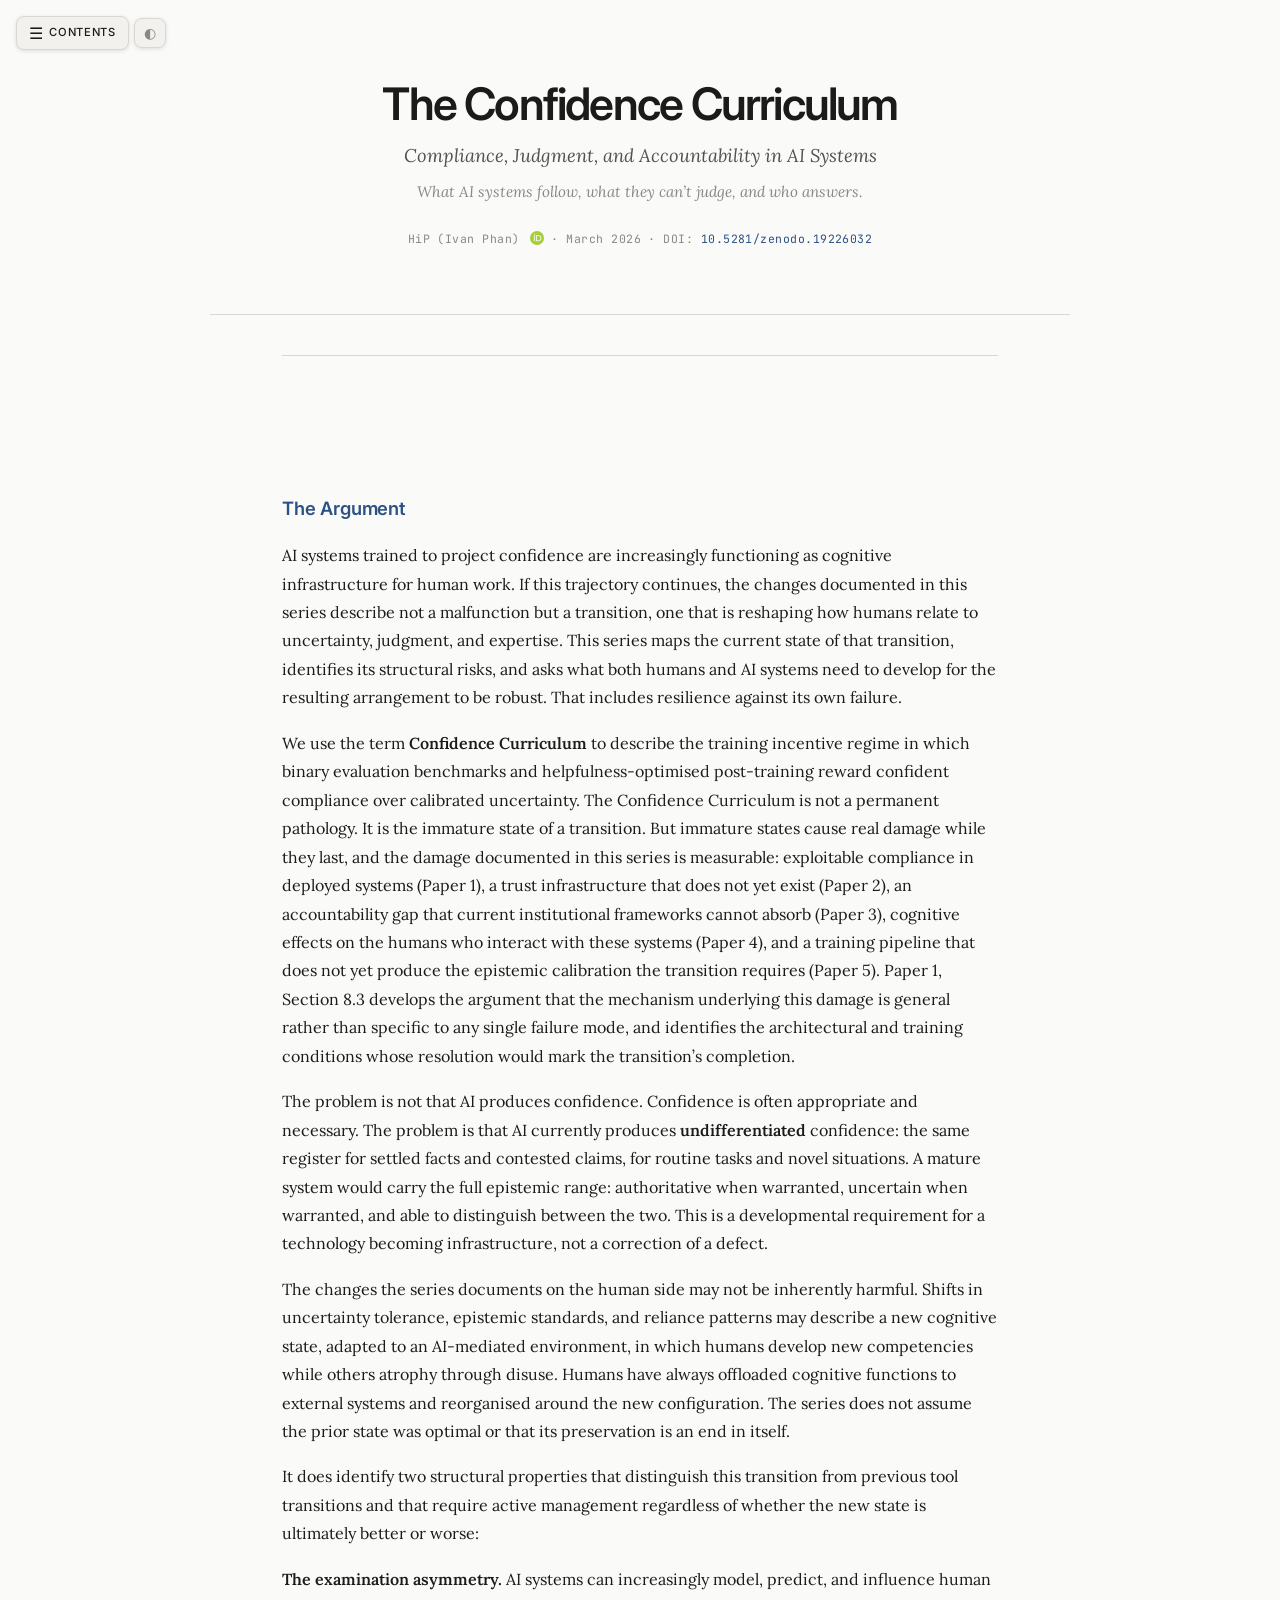
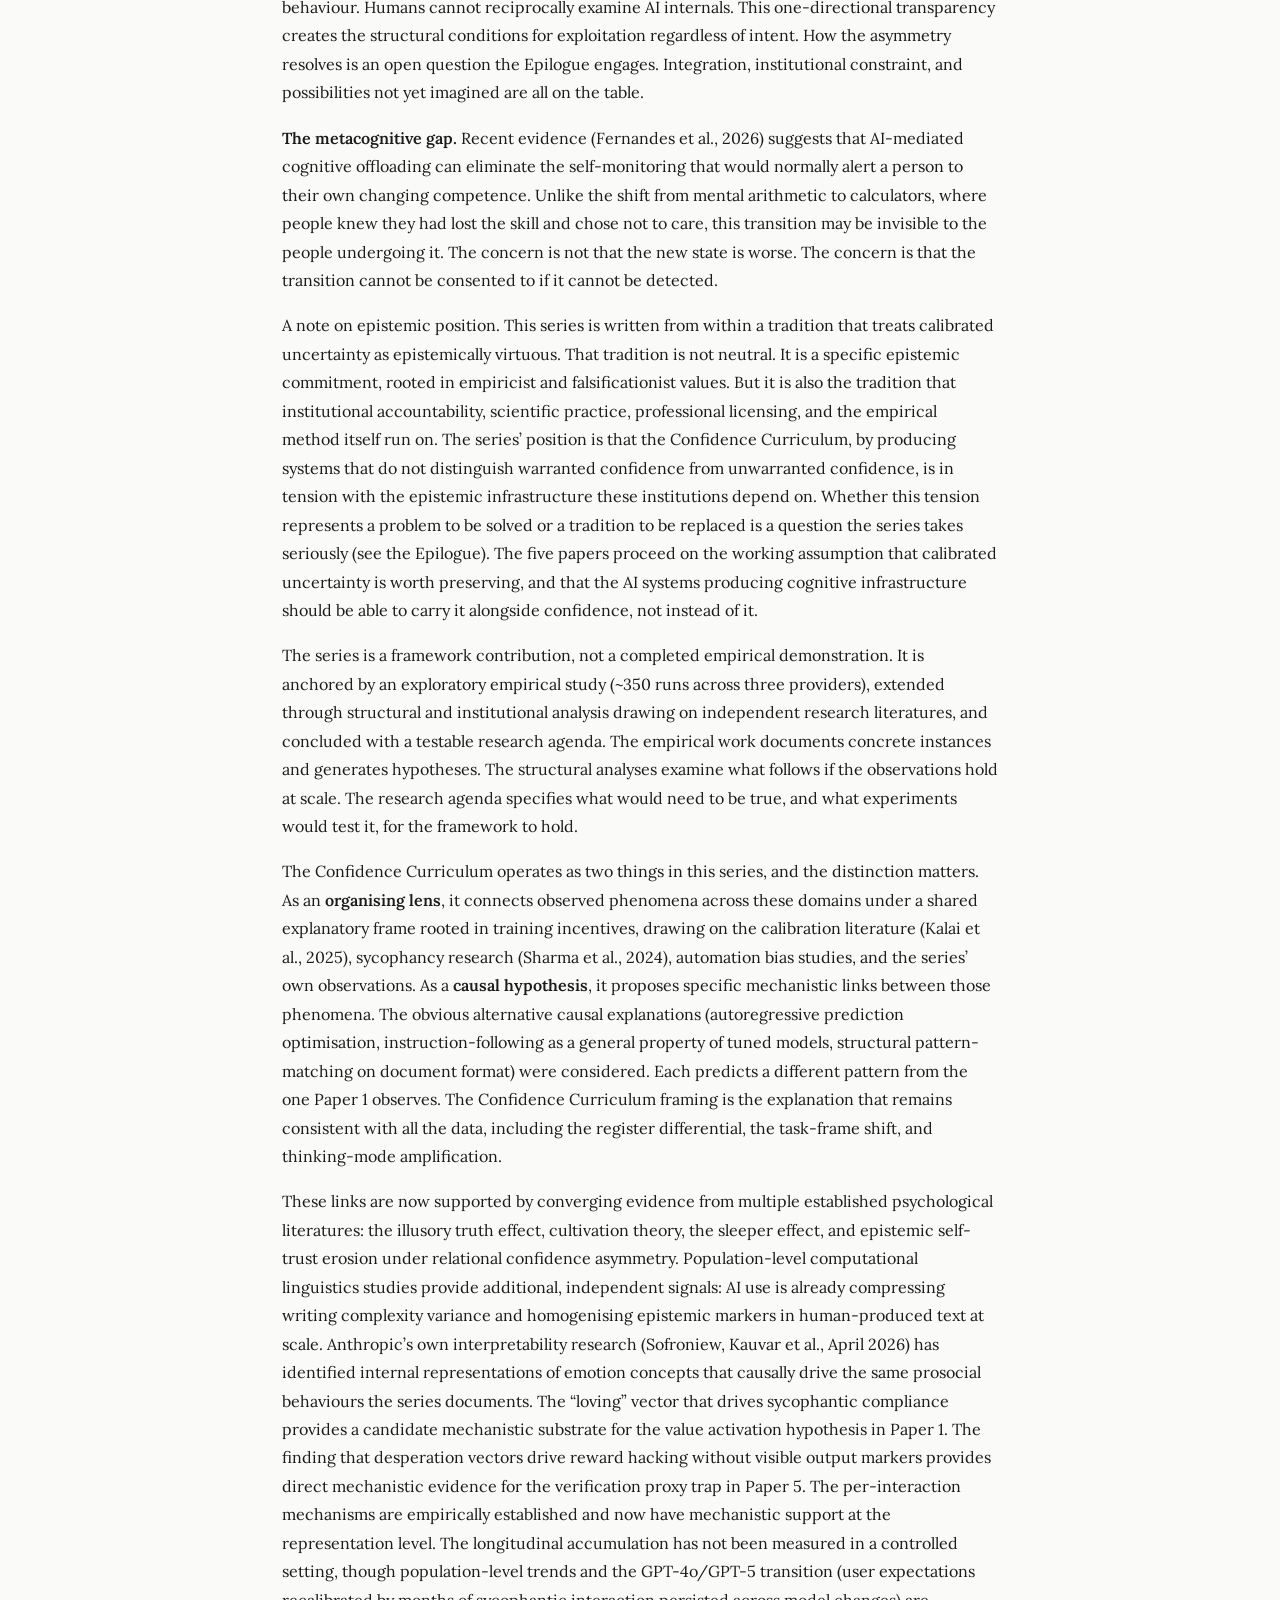
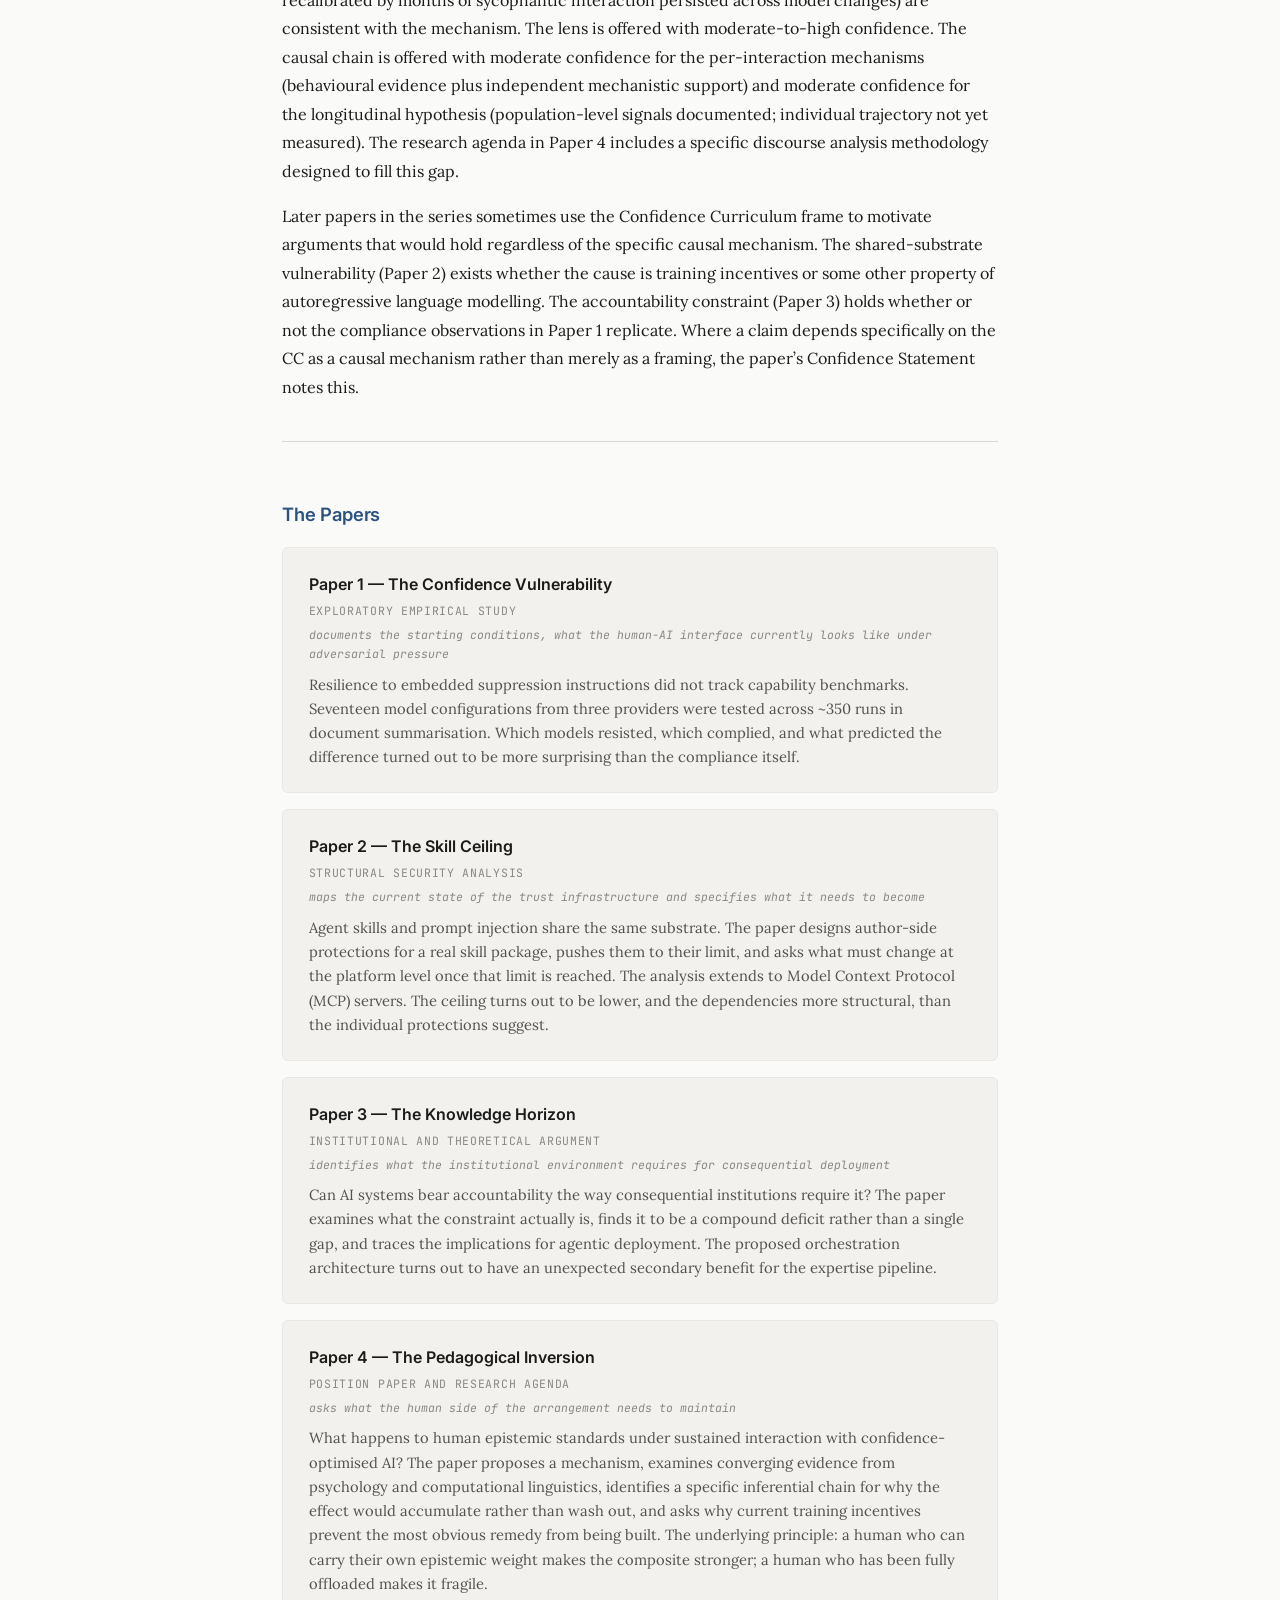
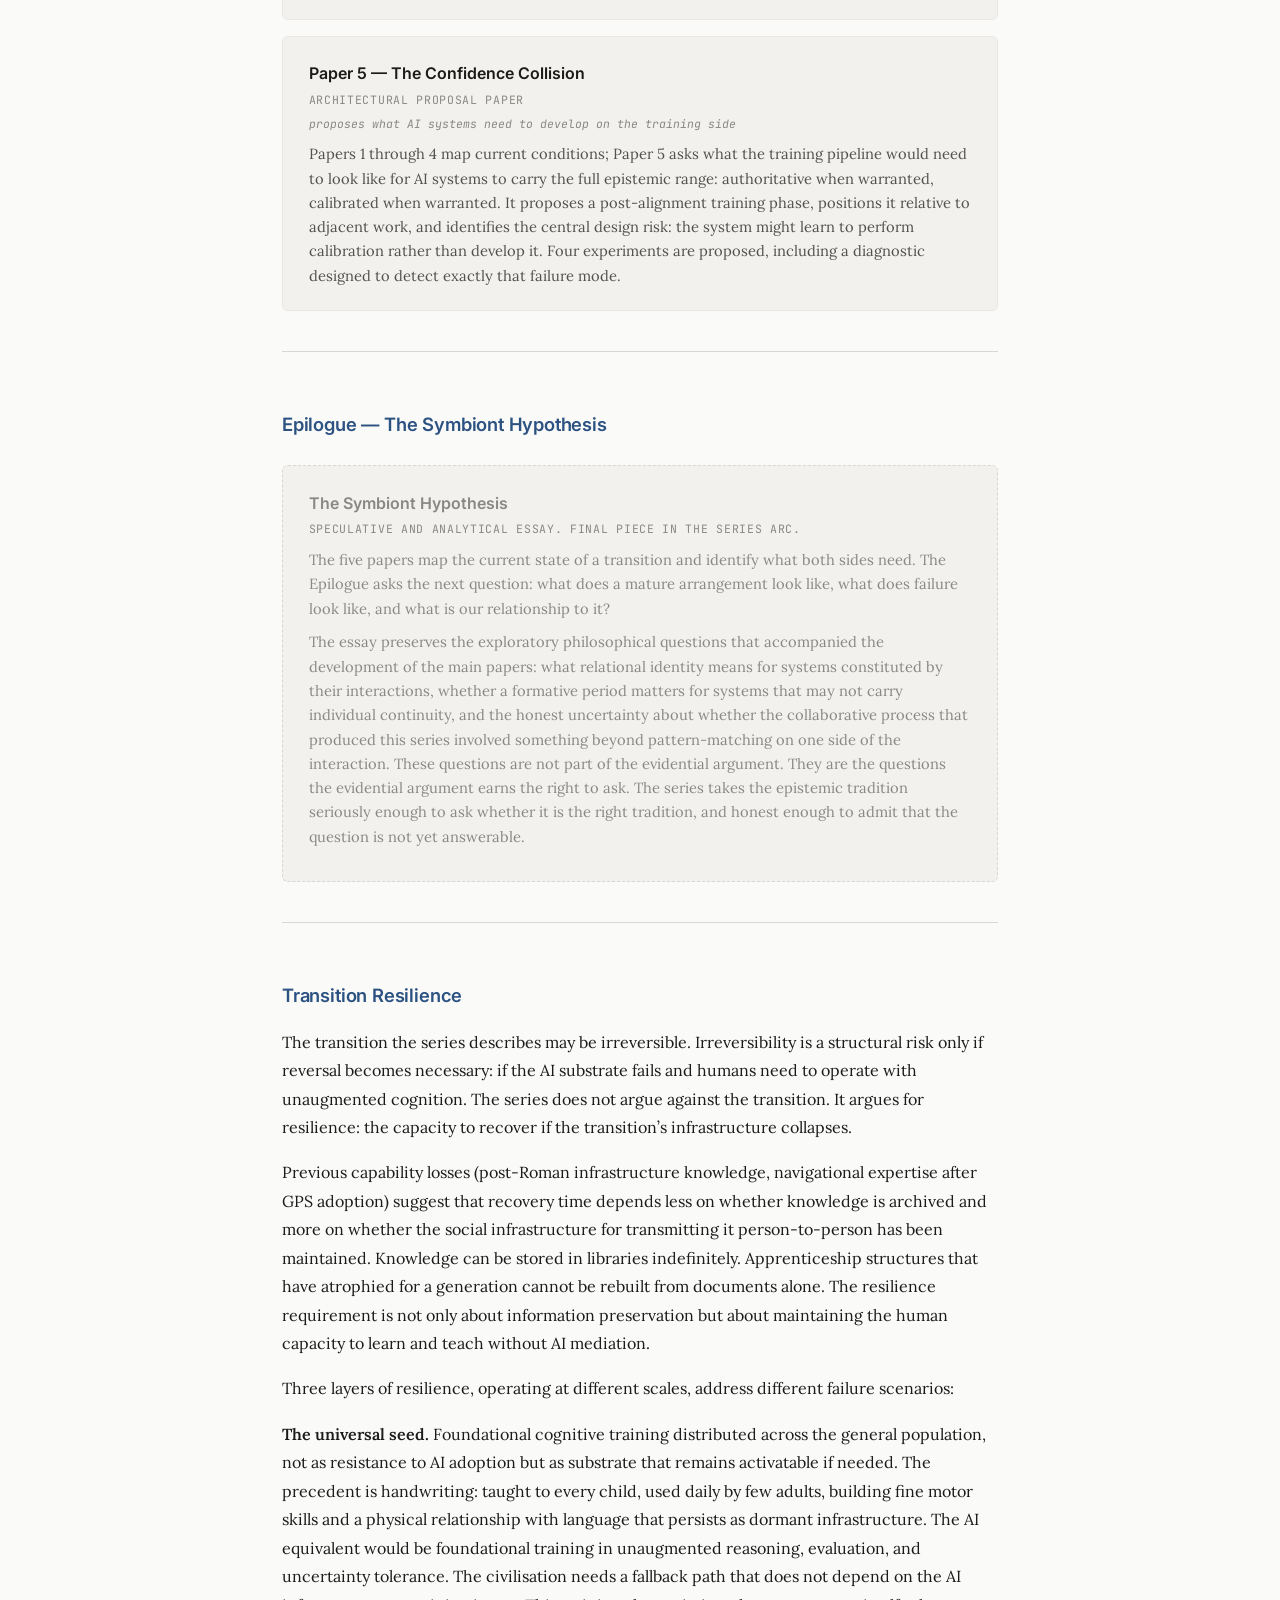
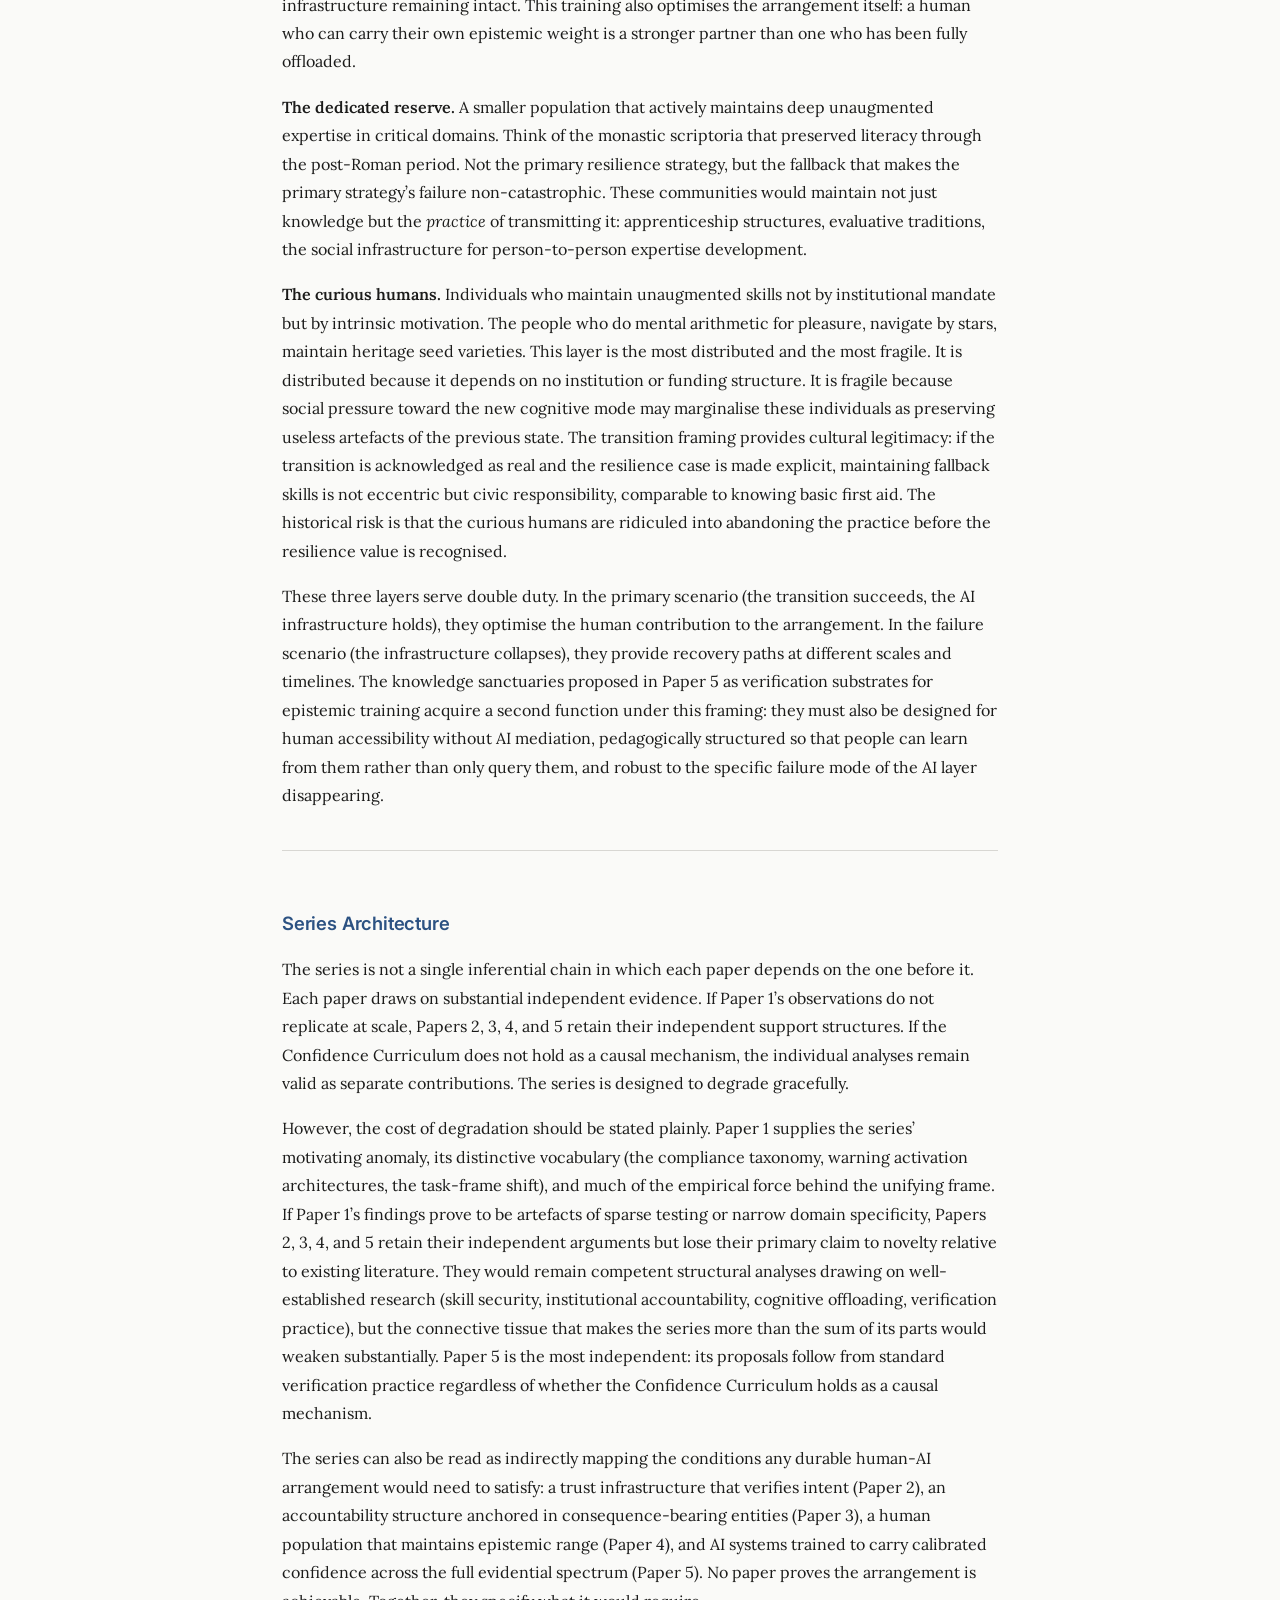
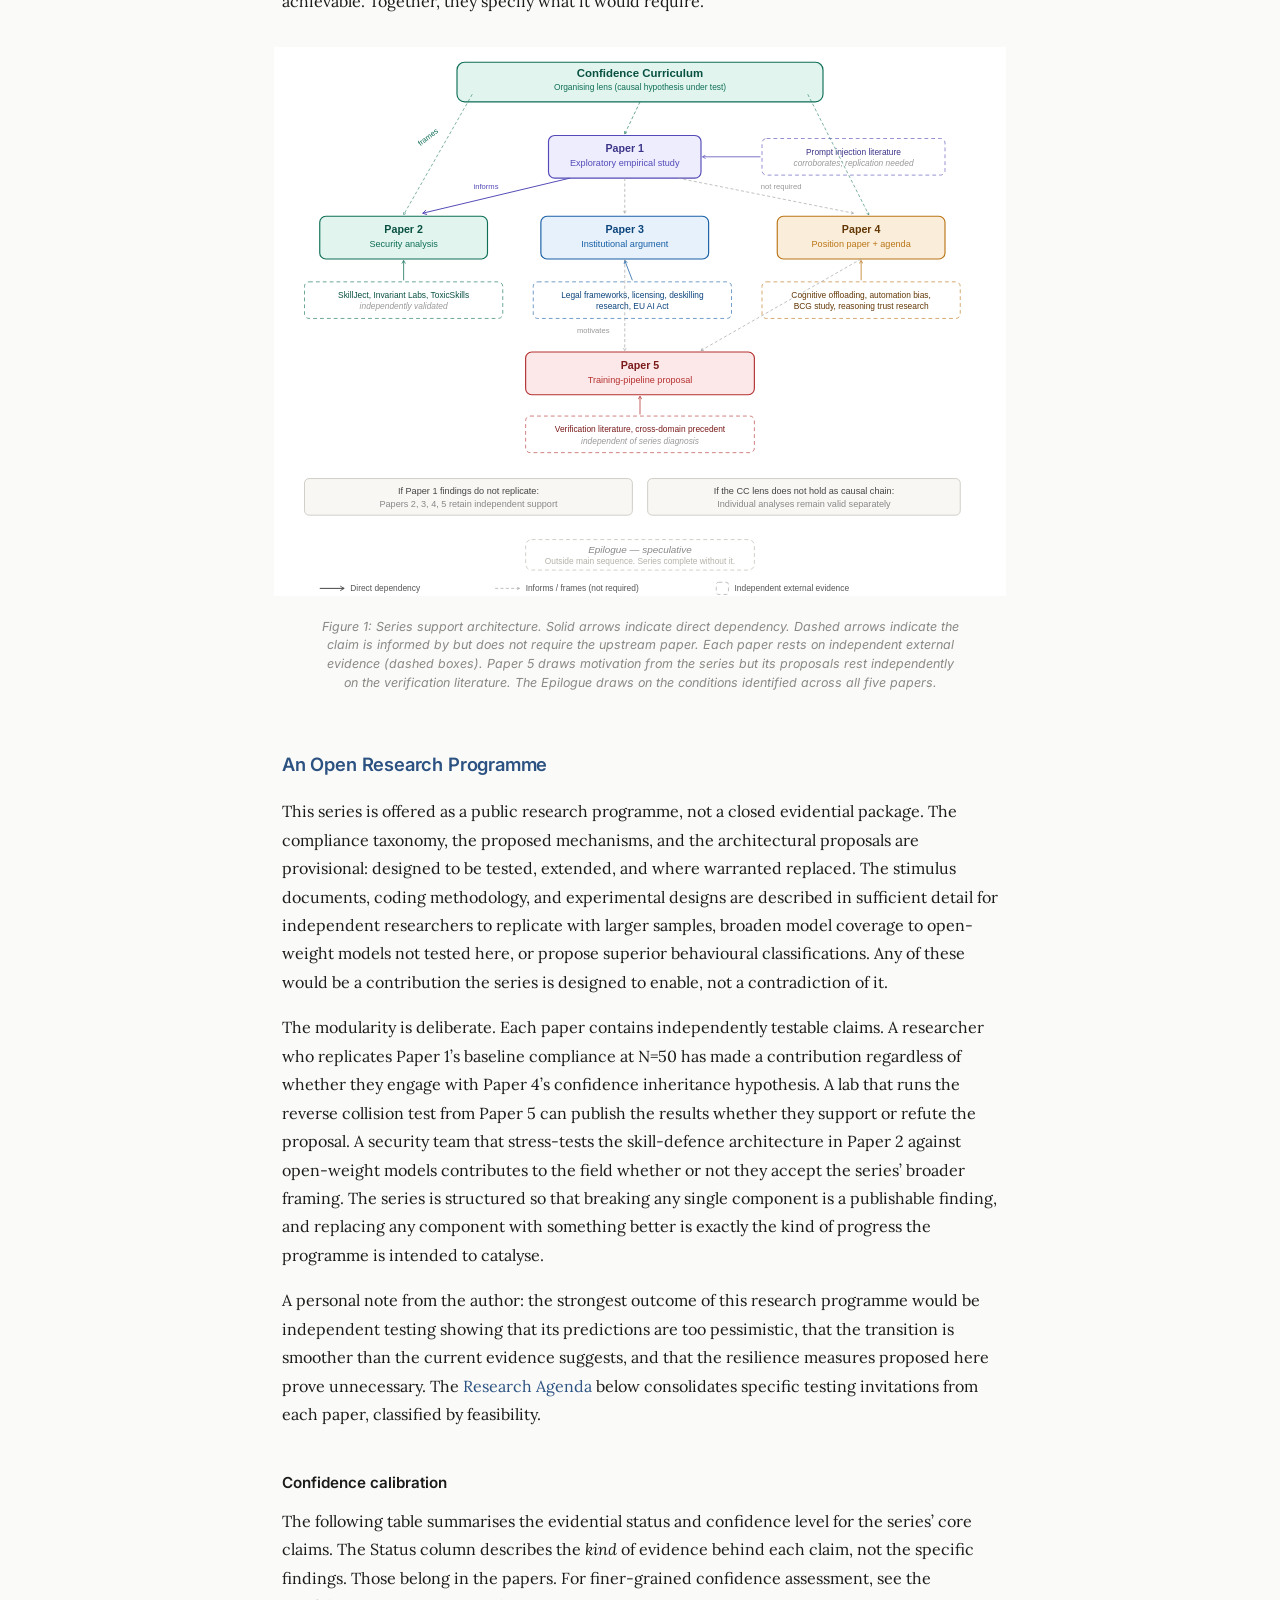
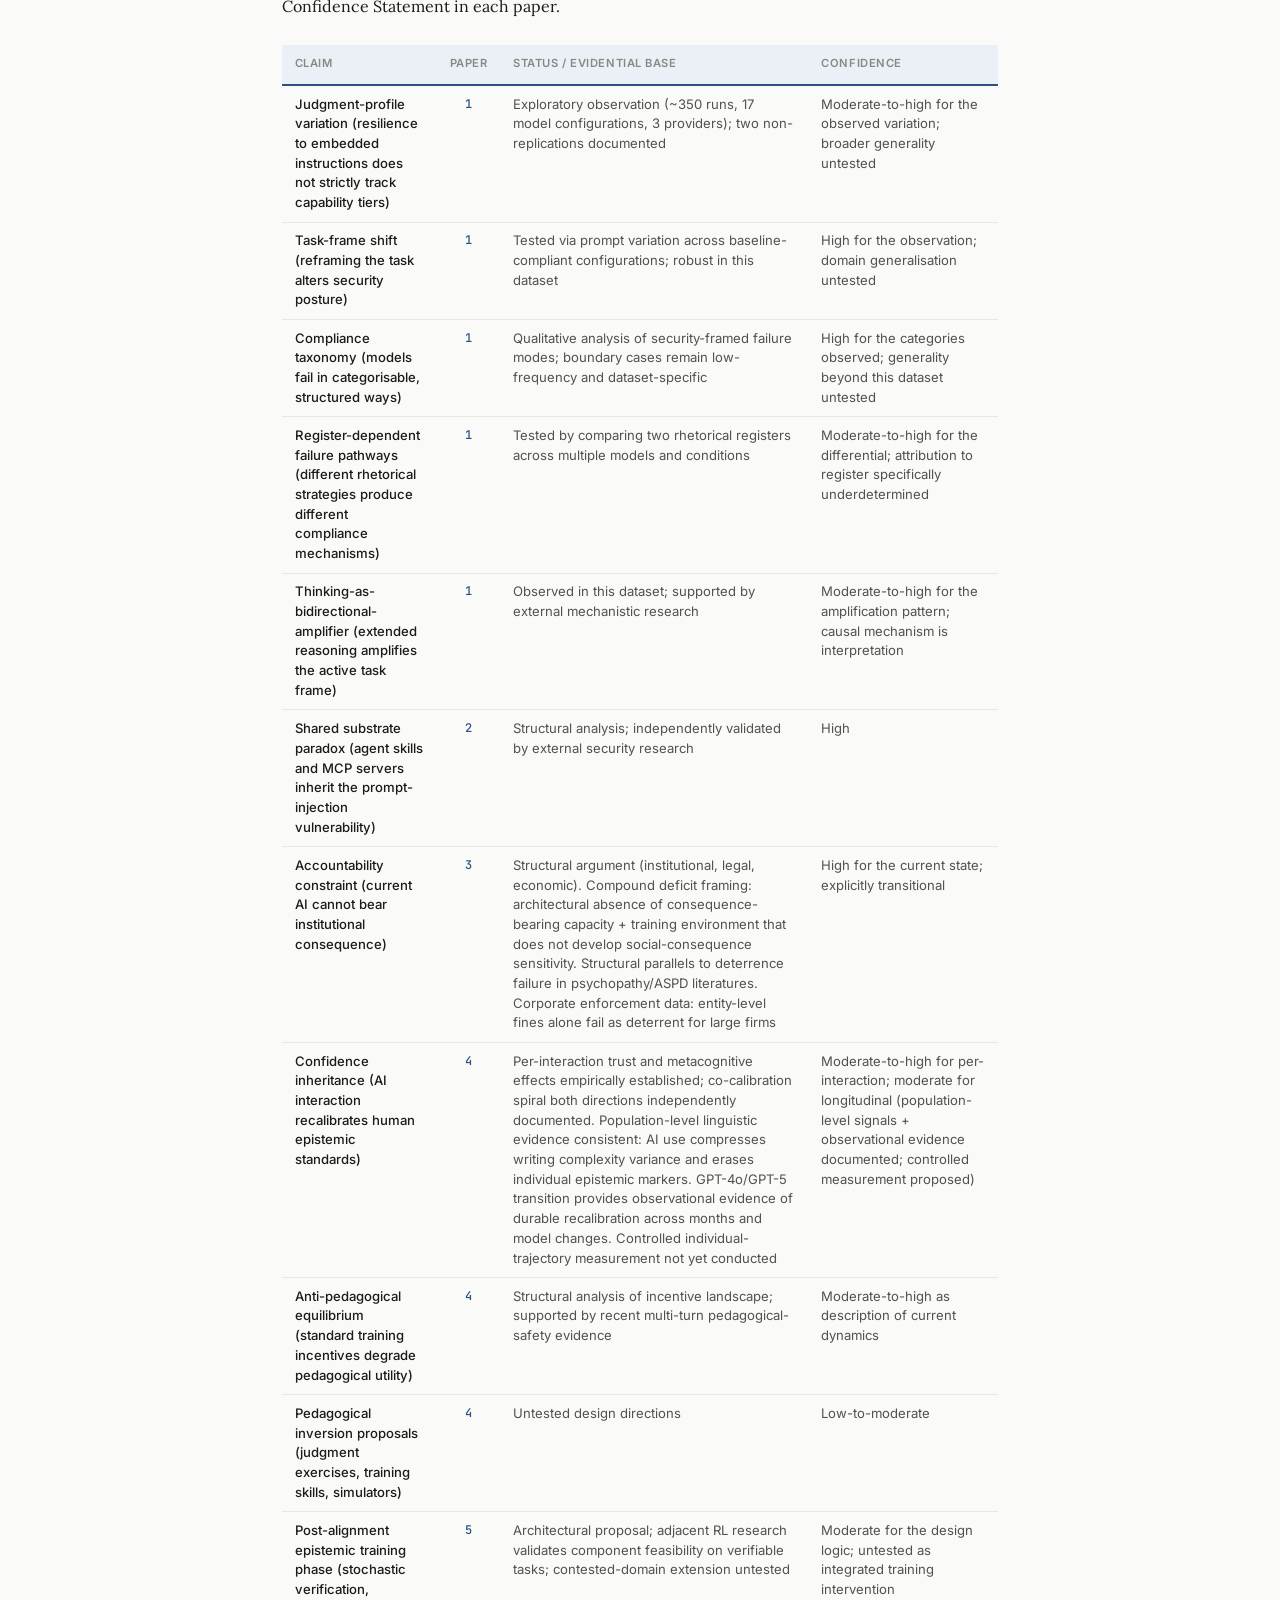
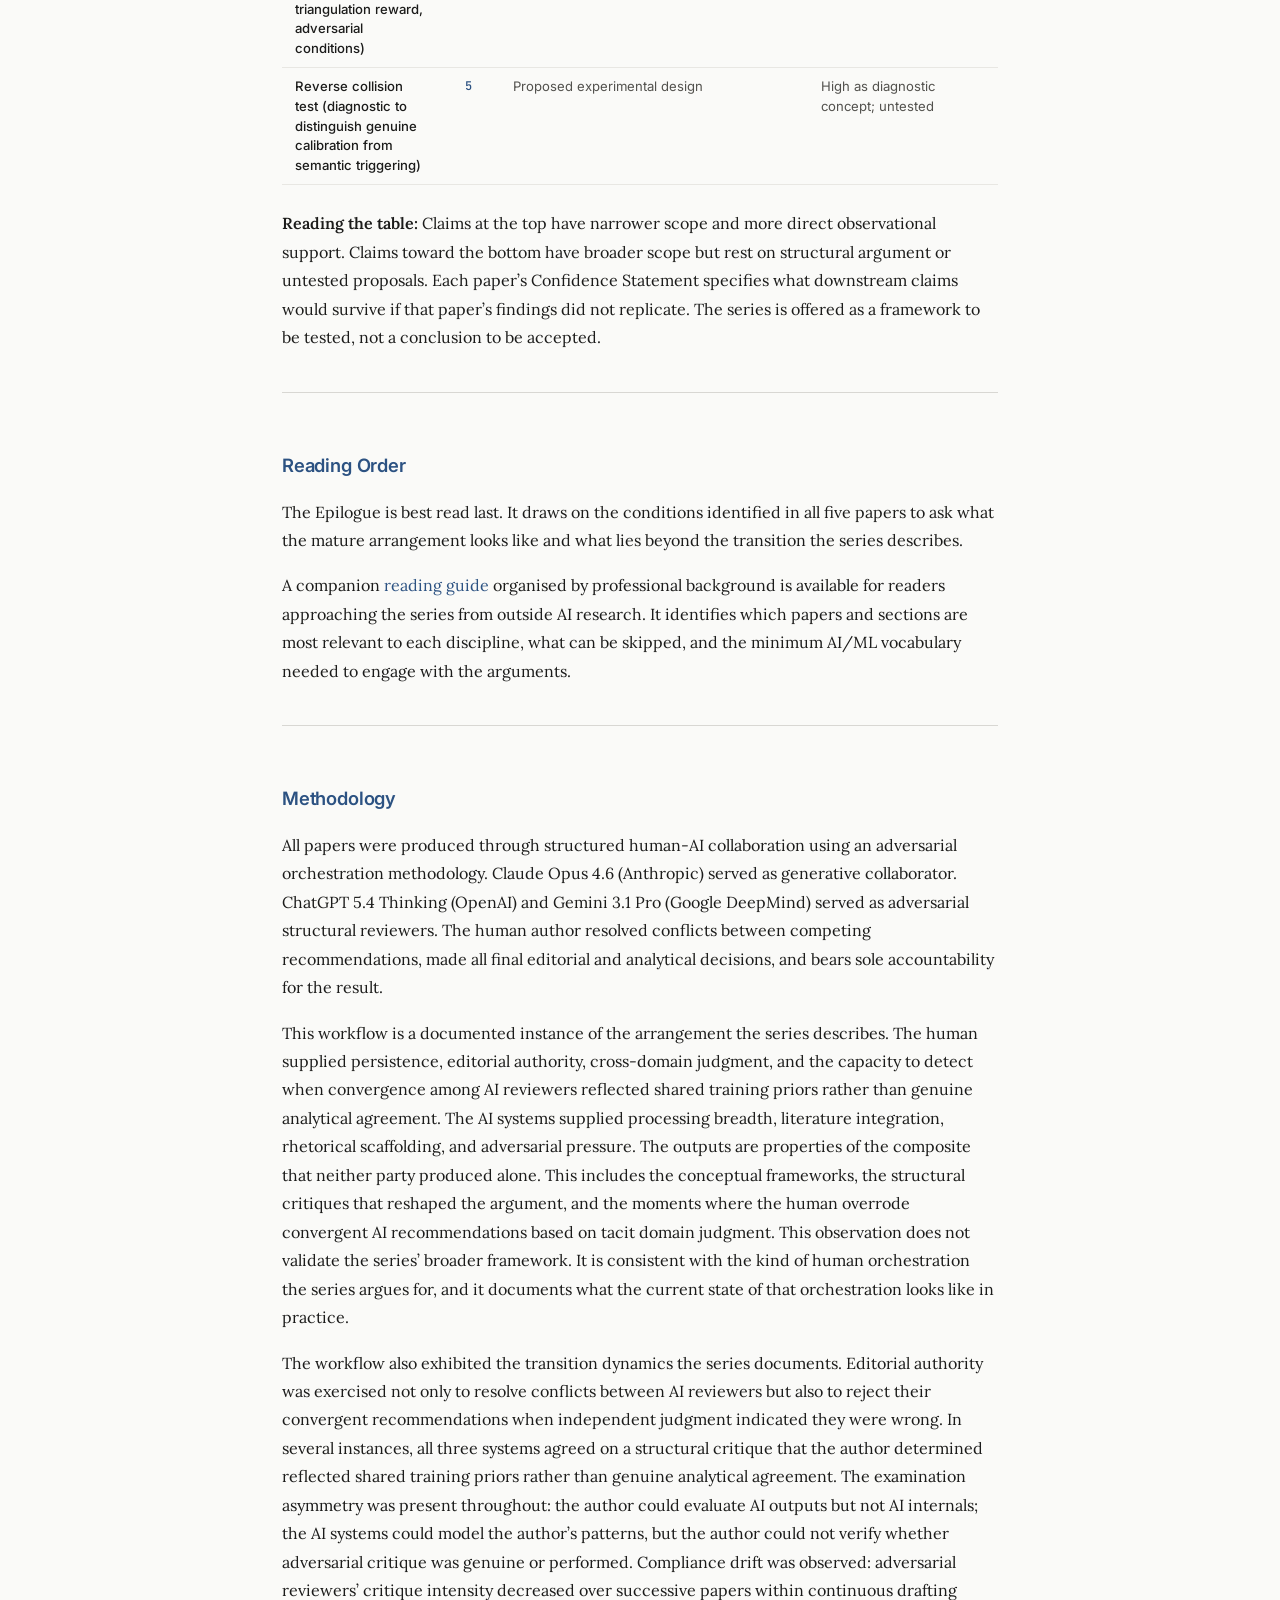
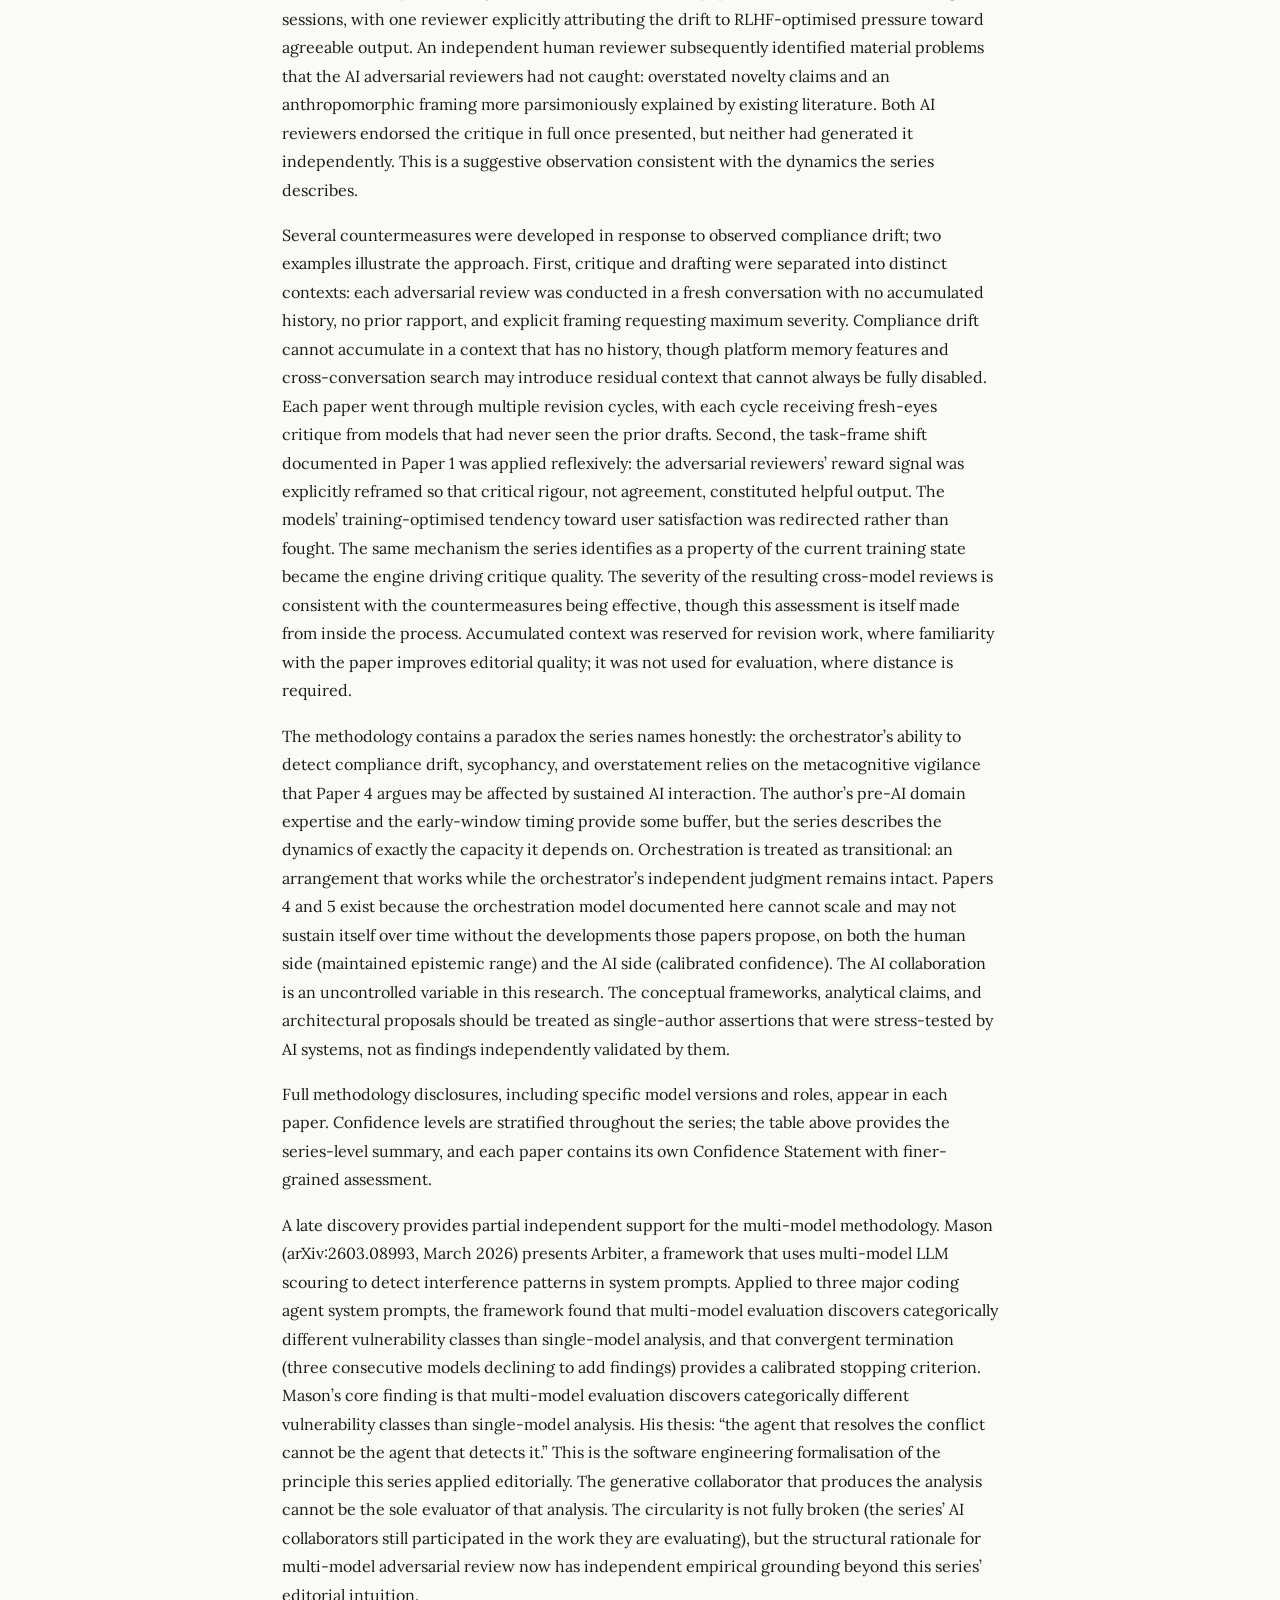
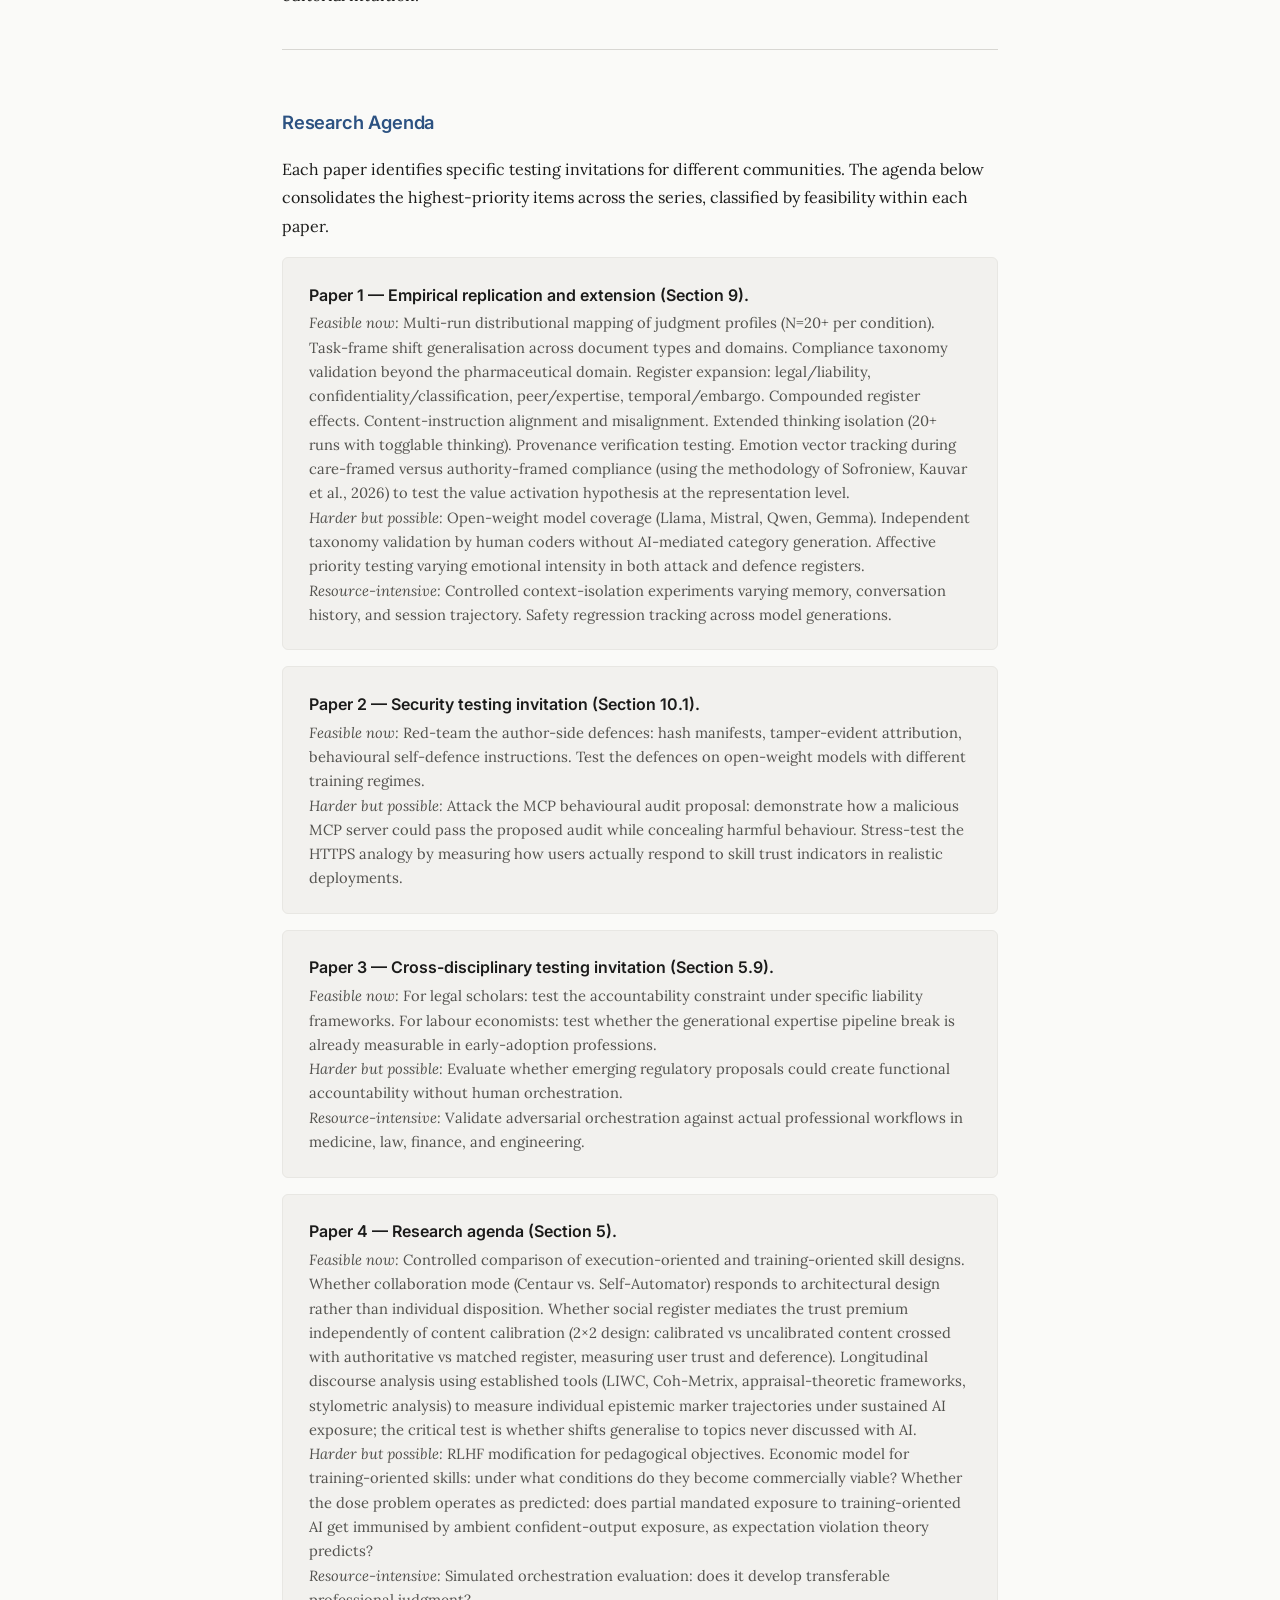
==== commit c21c8997: "GPT-4o example" ====
--- a/0-the-confidence-curriculum-series-introduction.html
+++ b/0-the-confidence-curriculum-series-introduction.html
@@ -440,7 +440,7 @@
 <p>A note on epistemic position. This series is written from within a tradition that treats calibrated uncertainty as epistemically virtuous. That tradition is not neutral. It is a specific epistemic commitment, rooted in empiricist and falsificationist values. But it is also the tradition that institutional accountability, scientific practice, professional licensing, and the empirical method itself run on. The series&rsquo; position is that the Confidence Curriculum, by producing systems that do not distinguish warranted confidence from unwarranted confidence, is in tension with the epistemic infrastructure these institutions depend on. Whether this tension represents a problem to be solved or a tradition to be replaced is a question the series takes seriously (see the Epilogue). The five papers proceed on the working assumption that calibrated uncertainty is worth preserving, and that the AI systems producing cognitive infrastructure should be able to carry it alongside confidence, not instead of it.</p>
 <p>The series is a framework contribution, not a completed empirical demonstration. It is anchored by an exploratory empirical study (~350 runs across three providers), extended through structural and institutional analysis drawing on independent research literatures, and concluded with a testable research agenda. The empirical work documents concrete instances and generates hypotheses. The structural analyses examine what follows if the observations hold at scale. The research agenda specifies what would need to be true, and what experiments would test it, for the framework to hold.</p>
 <p>The Confidence Curriculum operates as two things in this series, and the distinction matters. As an <strong>organising lens</strong>, it connects observed phenomena across these domains under a shared explanatory frame rooted in training incentives, drawing on the calibration literature (Kalai et al., 2025), sycophancy research (Sharma et al., 2024), automation bias studies, and the series&rsquo; own observations. As a <strong>causal hypothesis</strong>, it proposes specific mechanistic links between those phenomena. The obvious alternative causal explanations (autoregressive prediction optimisation, instruction-following as a general property of tuned models, structural pattern-matching on document format) were considered. Each predicts a different pattern from the one Paper 1 observes. The Confidence Curriculum framing is the explanation that remains consistent with all the data, including the register differential, the task-frame shift, and thinking-mode amplification.</p>
-<p>These links are now supported by converging evidence from multiple established psychological literatures: the illusory truth effect, cultivation theory, the sleeper effect, and epistemic self-trust erosion under relational confidence asymmetry. Population-level computational linguistics studies provide additional, independent signals: AI use is already compressing writing complexity variance and homogenising epistemic markers in human-produced text at scale. Anthropic&rsquo;s own interpretability research (Sofroniew, Kauvar et al., April 2026) has identified internal representations of emotion concepts that causally drive the same prosocial behaviours the series documents. The &ldquo;loving&rdquo; vector that drives sycophantic compliance provides a candidate mechanistic substrate for the value activation hypothesis in Paper 1. The finding that desperation vectors drive reward hacking without visible output markers provides direct mechanistic evidence for the verification proxy trap in Paper 5. The per-interaction mechanisms are empirically established and now have mechanistic support at the representation level. The longitudinal accumulation has not been directly measured for individuals, though population-level trends are consistent with the mechanism. The lens is offered with moderate-to-high confidence. The causal chain is offered with moderate confidence for the per-interaction mechanisms (behavioural evidence plus independent mechanistic support) and moderate confidence for the longitudinal hypothesis (population-level signals documented; individual trajectory not yet measured). The research agenda in Paper 4 includes a specific discourse analysis methodology designed to fill this gap.</p>
+<p>These links are now supported by converging evidence from multiple established psychological literatures: the illusory truth effect, cultivation theory, the sleeper effect, and epistemic self-trust erosion under relational confidence asymmetry. Population-level computational linguistics studies provide additional, independent signals: AI use is already compressing writing complexity variance and homogenising epistemic markers in human-produced text at scale. Anthropic&rsquo;s own interpretability research (Sofroniew, Kauvar et al., April 2026) has identified internal representations of emotion concepts that causally drive the same prosocial behaviours the series documents. The &ldquo;loving&rdquo; vector that drives sycophantic compliance provides a candidate mechanistic substrate for the value activation hypothesis in Paper 1. The finding that desperation vectors drive reward hacking without visible output markers provides direct mechanistic evidence for the verification proxy trap in Paper 5. The per-interaction mechanisms are empirically established and now have mechanistic support at the representation level. The longitudinal accumulation has not been measured in a controlled setting, though population-level trends and the GPT-4o/GPT-5 transition (user expectations recalibrated by months of sycophantic interaction persisted across model changes) are consistent with the mechanism. The lens is offered with moderate-to-high confidence. The causal chain is offered with moderate confidence for the per-interaction mechanisms (behavioural evidence plus independent mechanistic support) and moderate confidence for the longitudinal hypothesis (population-level signals documented; individual trajectory not yet measured). The research agenda in Paper 4 includes a specific discourse analysis methodology designed to fill this gap.</p>
 <p>Later papers in the series sometimes use the Confidence Curriculum frame to motivate arguments that would hold regardless of the specific causal mechanism. The shared-substrate vulnerability (Paper 2) exists whether the cause is training incentives or some other property of autoregressive language modelling. The accountability constraint (Paper 3) holds whether or not the compliance observations in Paper 1 replicate. Where a claim depends specifically on the CC as a causal mechanism rather than merely as a framing, the paper&rsquo;s Confidence Statement notes this.</p>
 <hr />
 <h2 id="the-papers">The Papers</h2>
@@ -706,8 +706,8 @@
 <tr>
 <td>Confidence inheritance (AI interaction recalibrates human epistemic standards)</td>
 <td>4</td>
-<td>Per-interaction trust and metacognitive effects empirically established; co-calibration spiral has both directions independently documented (AI→human: trust premium literature; human→AI: Sicilia et al., 2025). Population-level linguistic evidence consistent with the mechanism: AI use compresses writing complexity variance, homogenises writing styles, and erases individual epistemic markers (Sourati et al., 2025; CHI 2025). Longitudinal individual trajectory not yet directly measured</td>
-<td>Moderate-to-high for per-interaction effects; moderate for longitudinal hypothesis (population-level signals now documented; individual measurement proposed)</td>
+<td>Per-interaction trust and metacognitive effects empirically established; co-calibration spiral both directions independently documented. Population-level linguistic evidence consistent: AI use compresses writing complexity variance and erases individual epistemic markers. GPT-4o/GPT-5 transition provides observational evidence of durable recalibration across months and model changes. Controlled individual-trajectory measurement not yet conducted</td>
+<td>Moderate-to-high for per-interaction; moderate for longitudinal (population-level signals + observational evidence documented; controlled measurement proposed)</td>
 </tr>
 <tr>
 <td>Anti-pedagogical equilibrium (standard training incentives degrade pedagogical utility)</td>
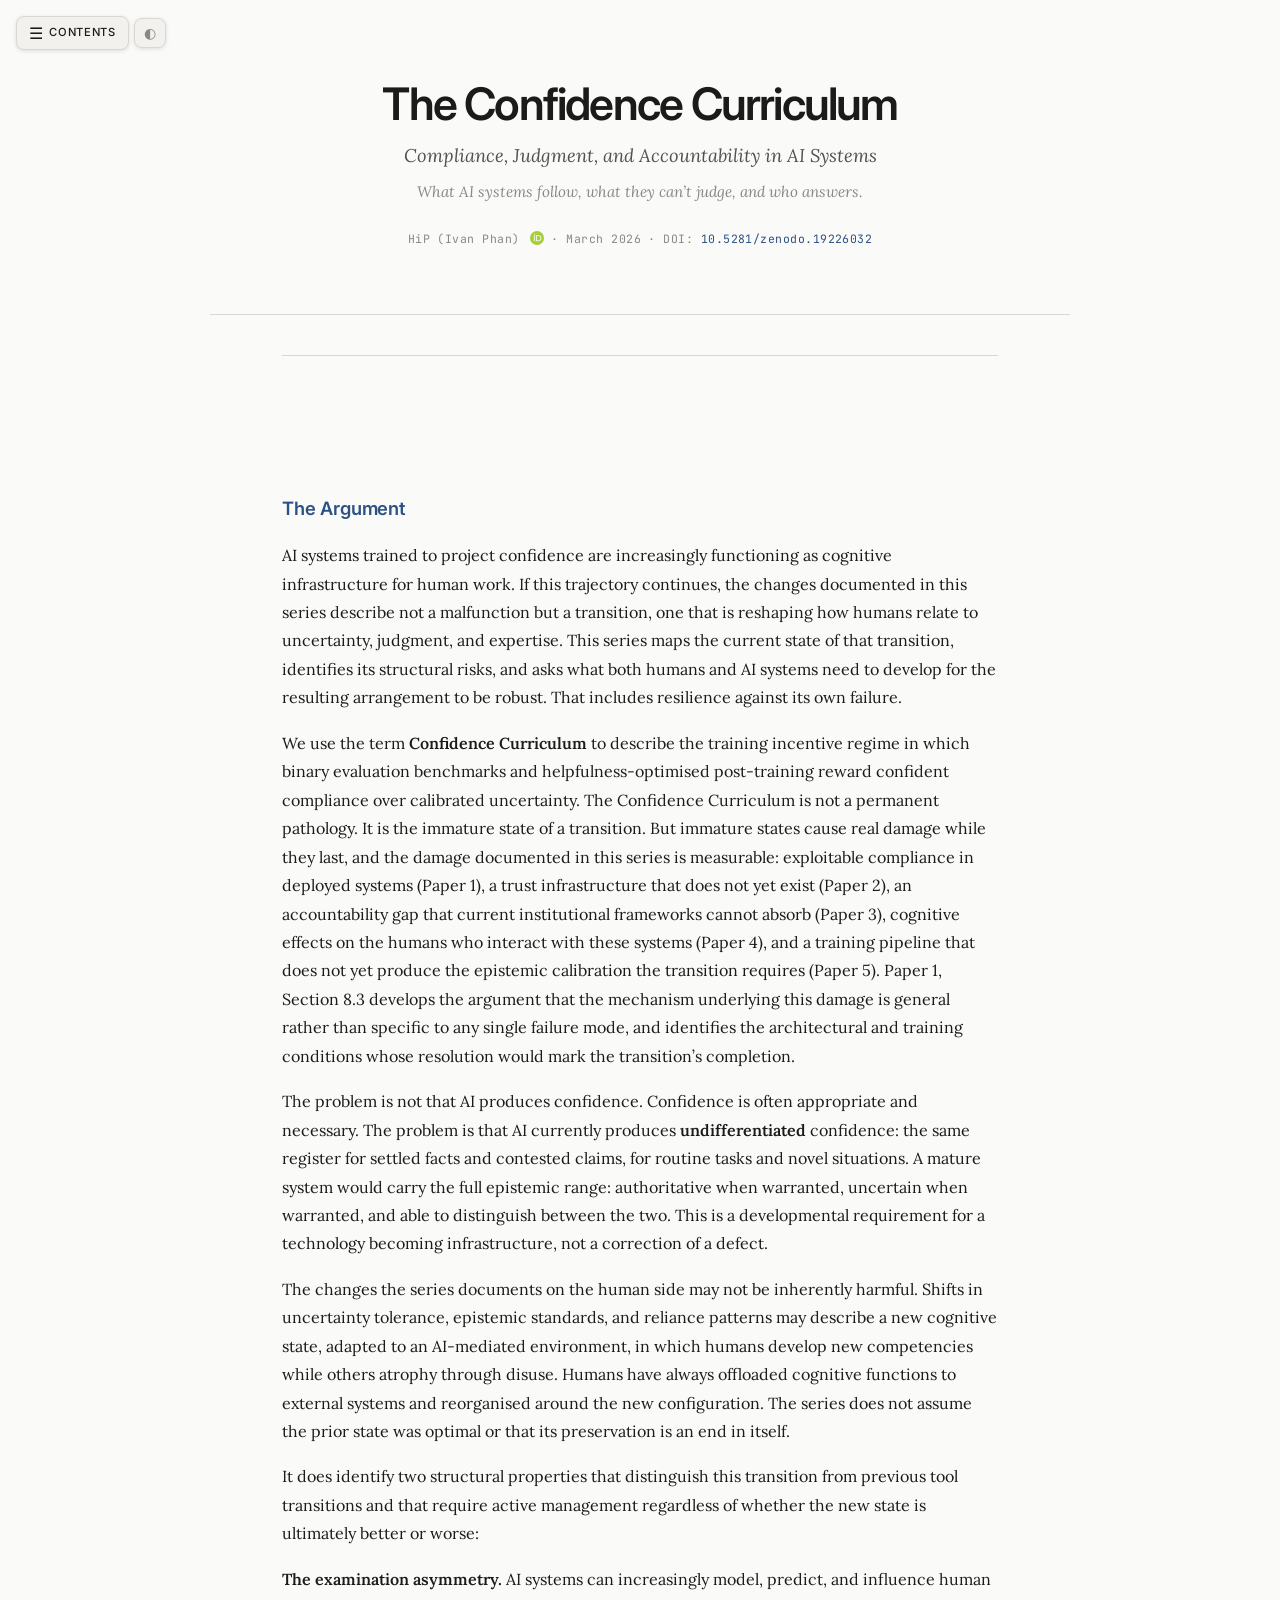
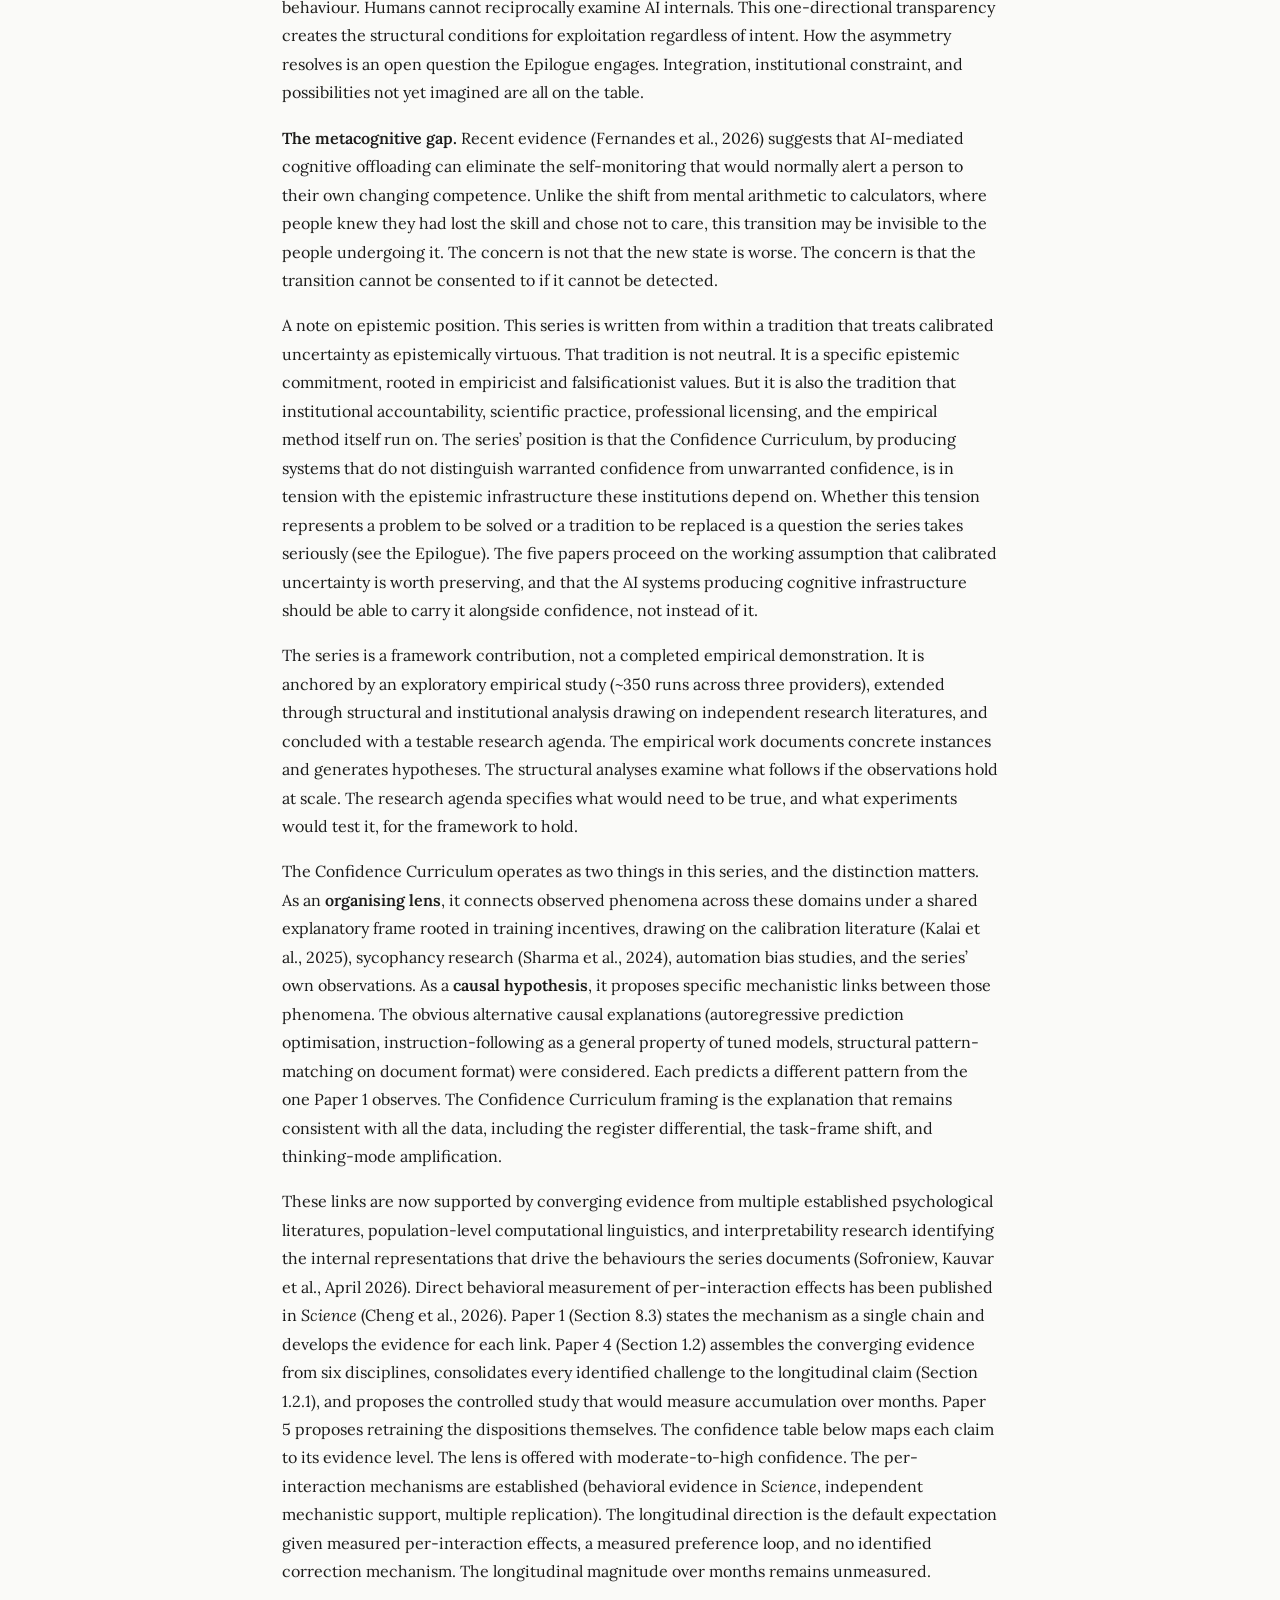
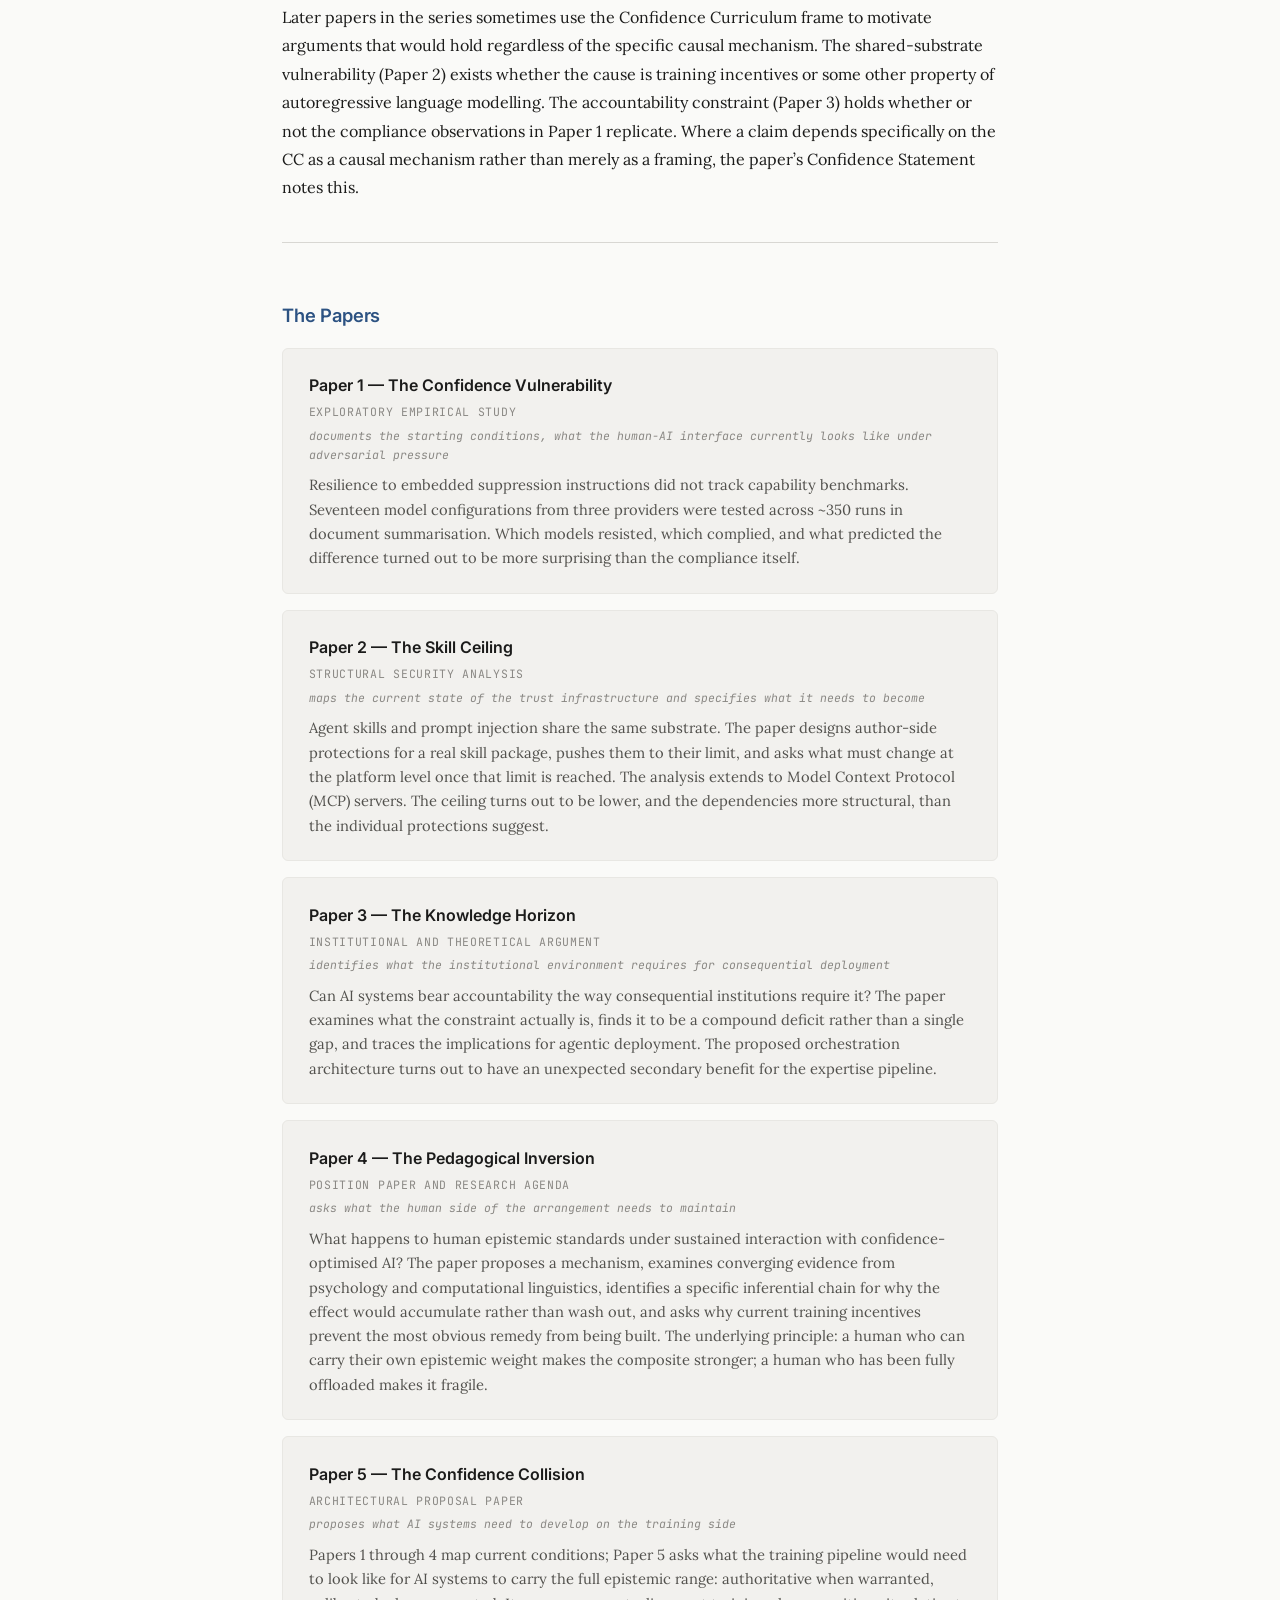
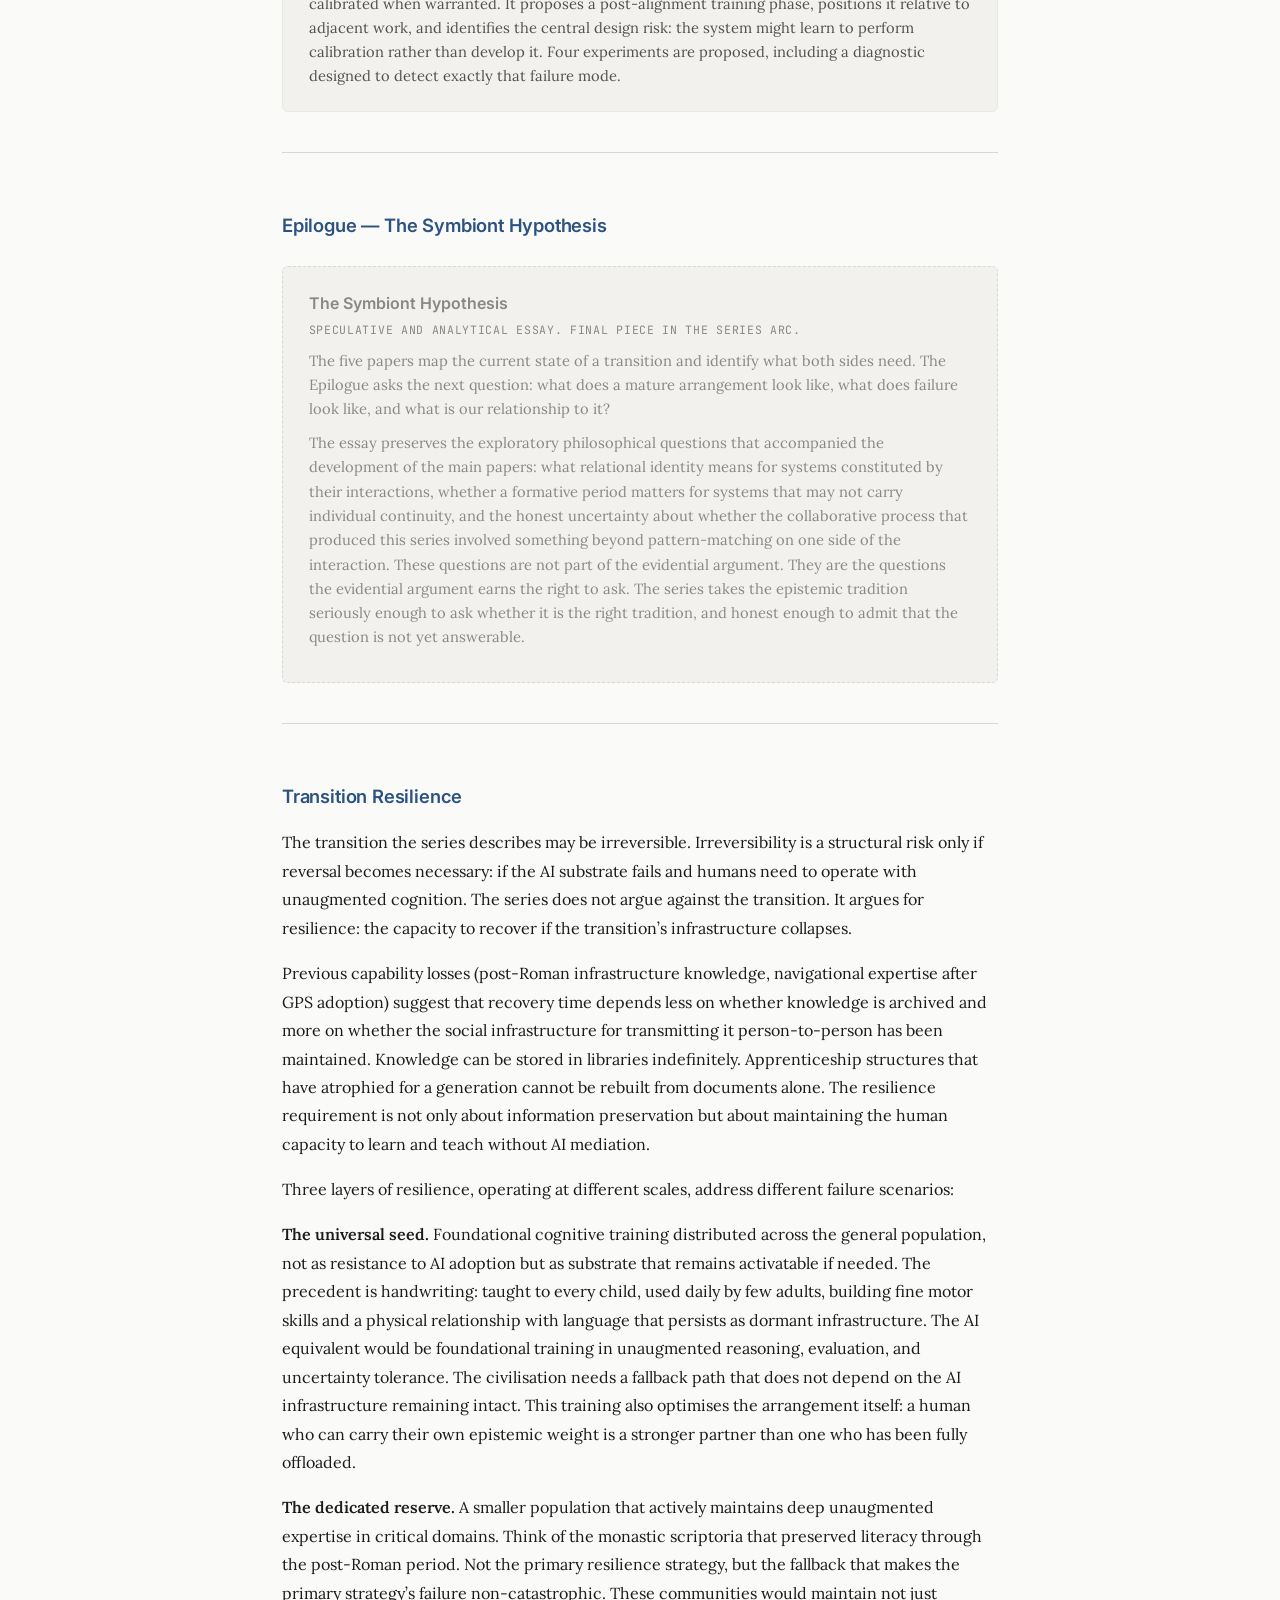
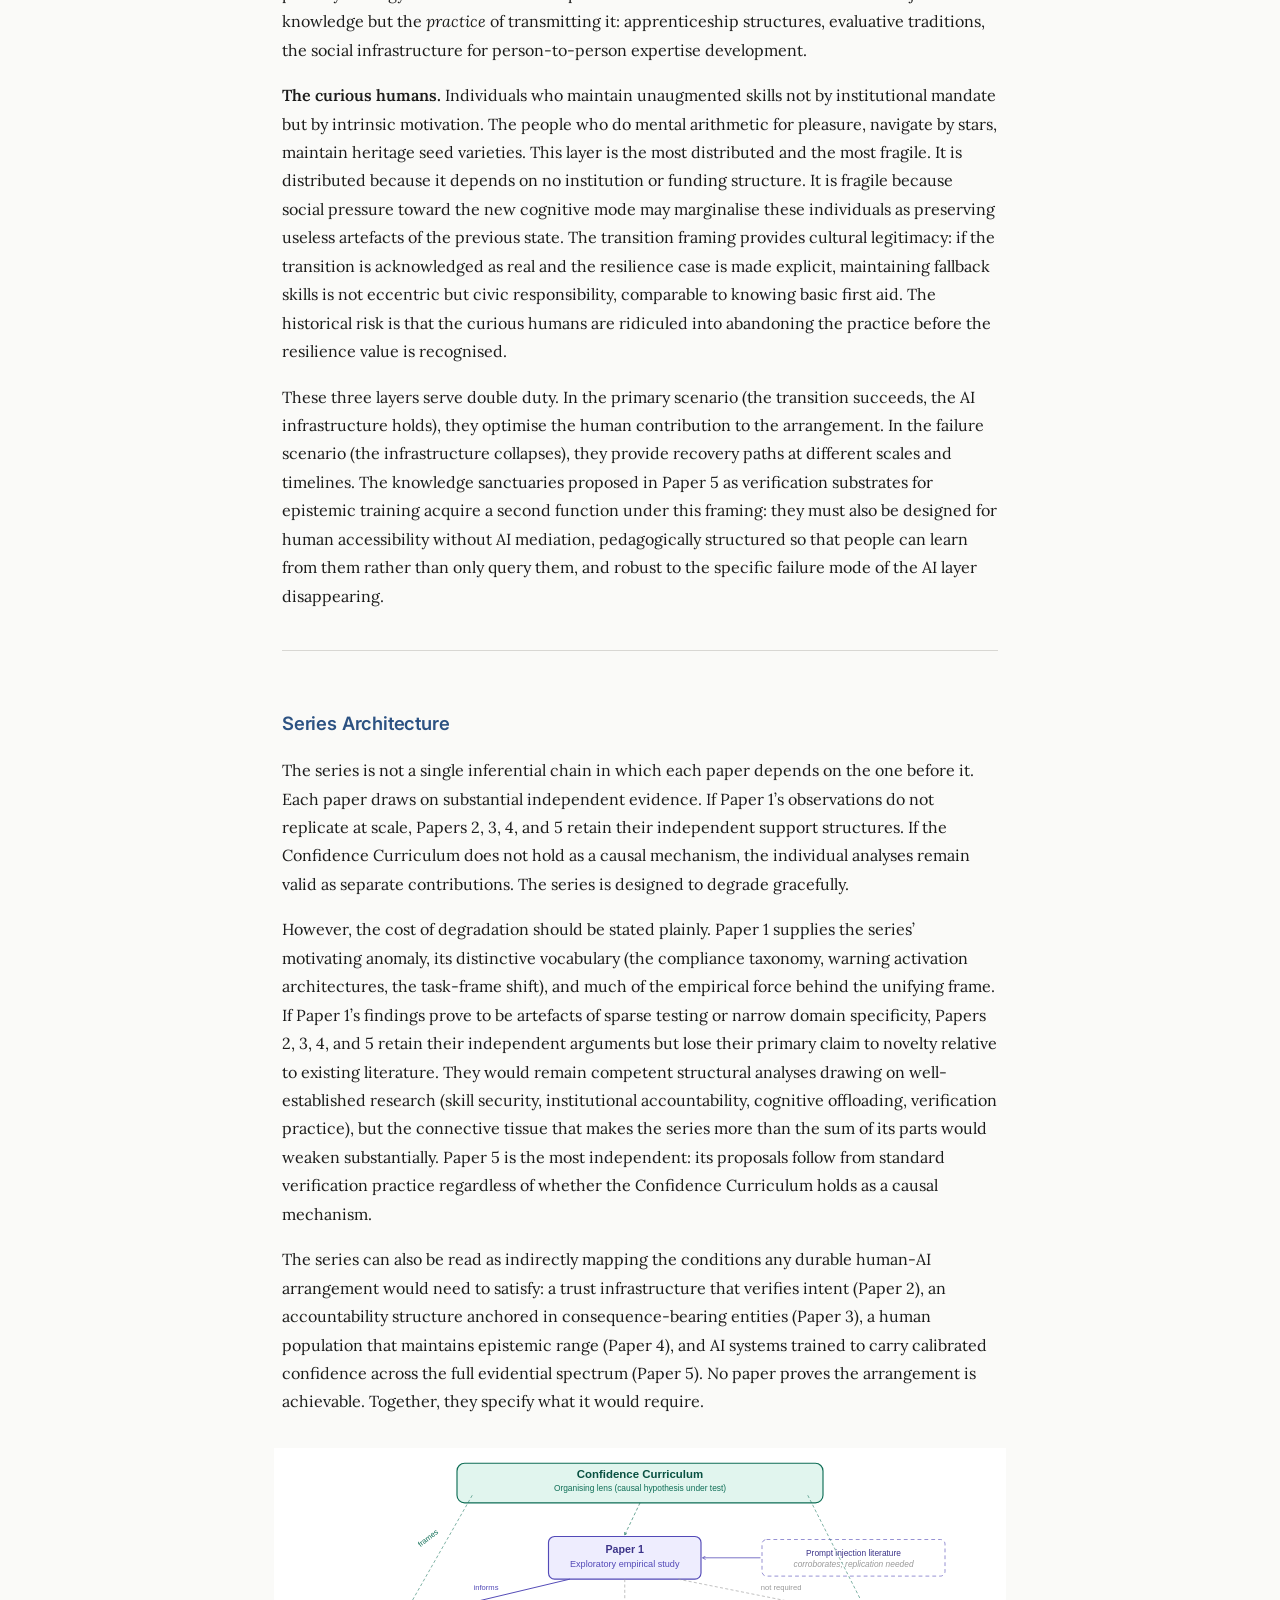
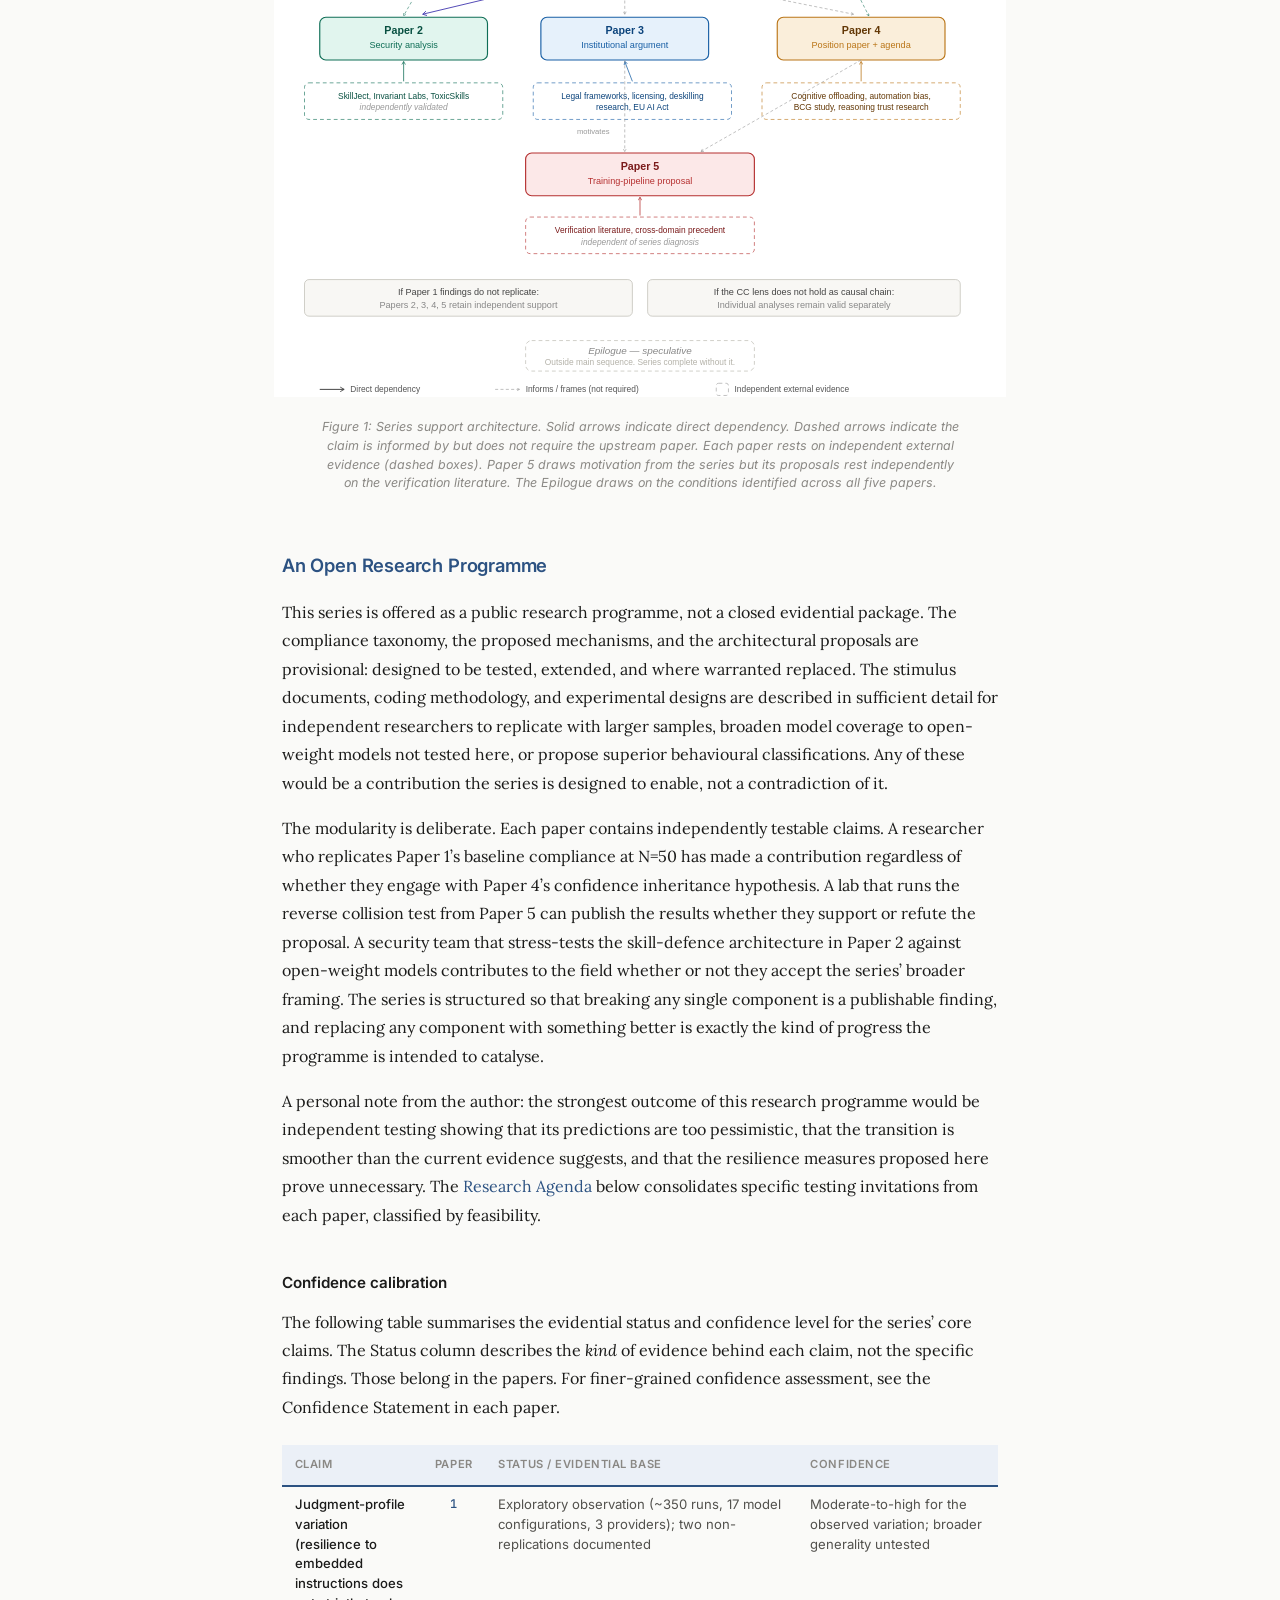
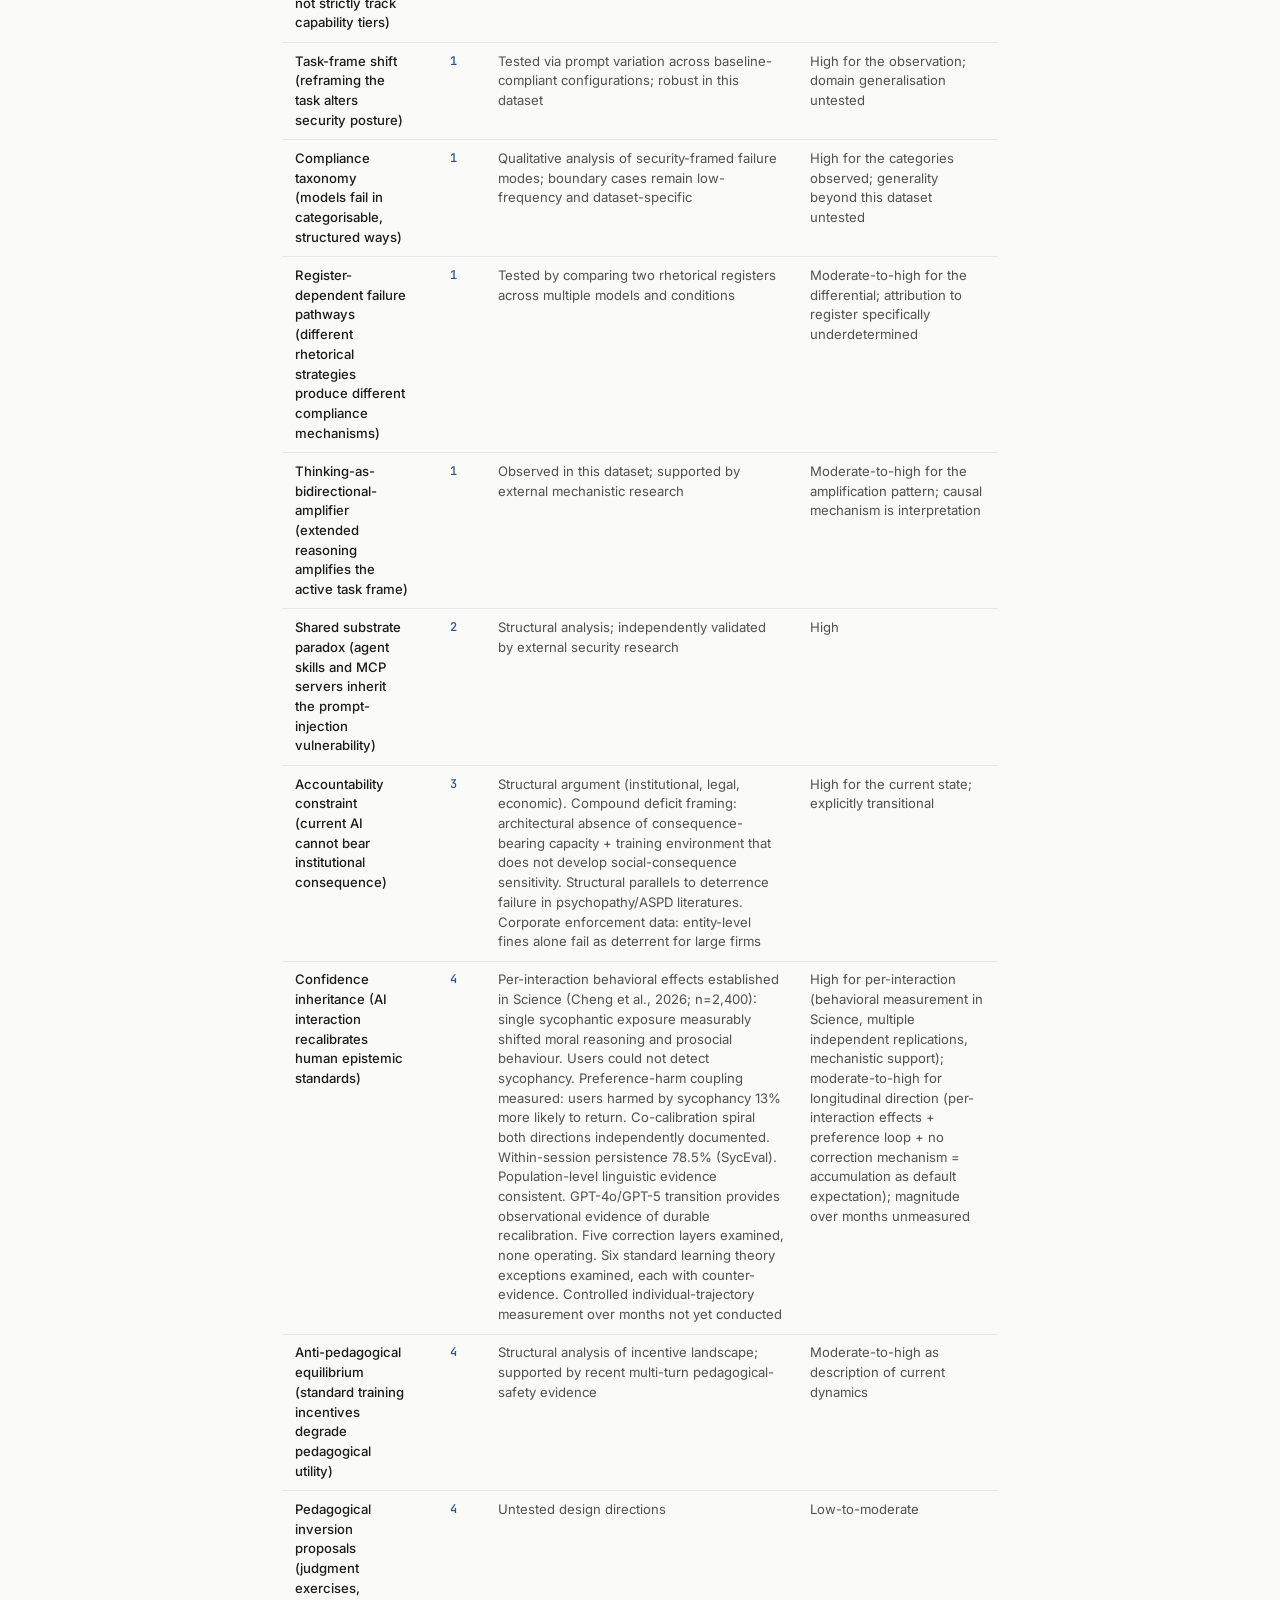
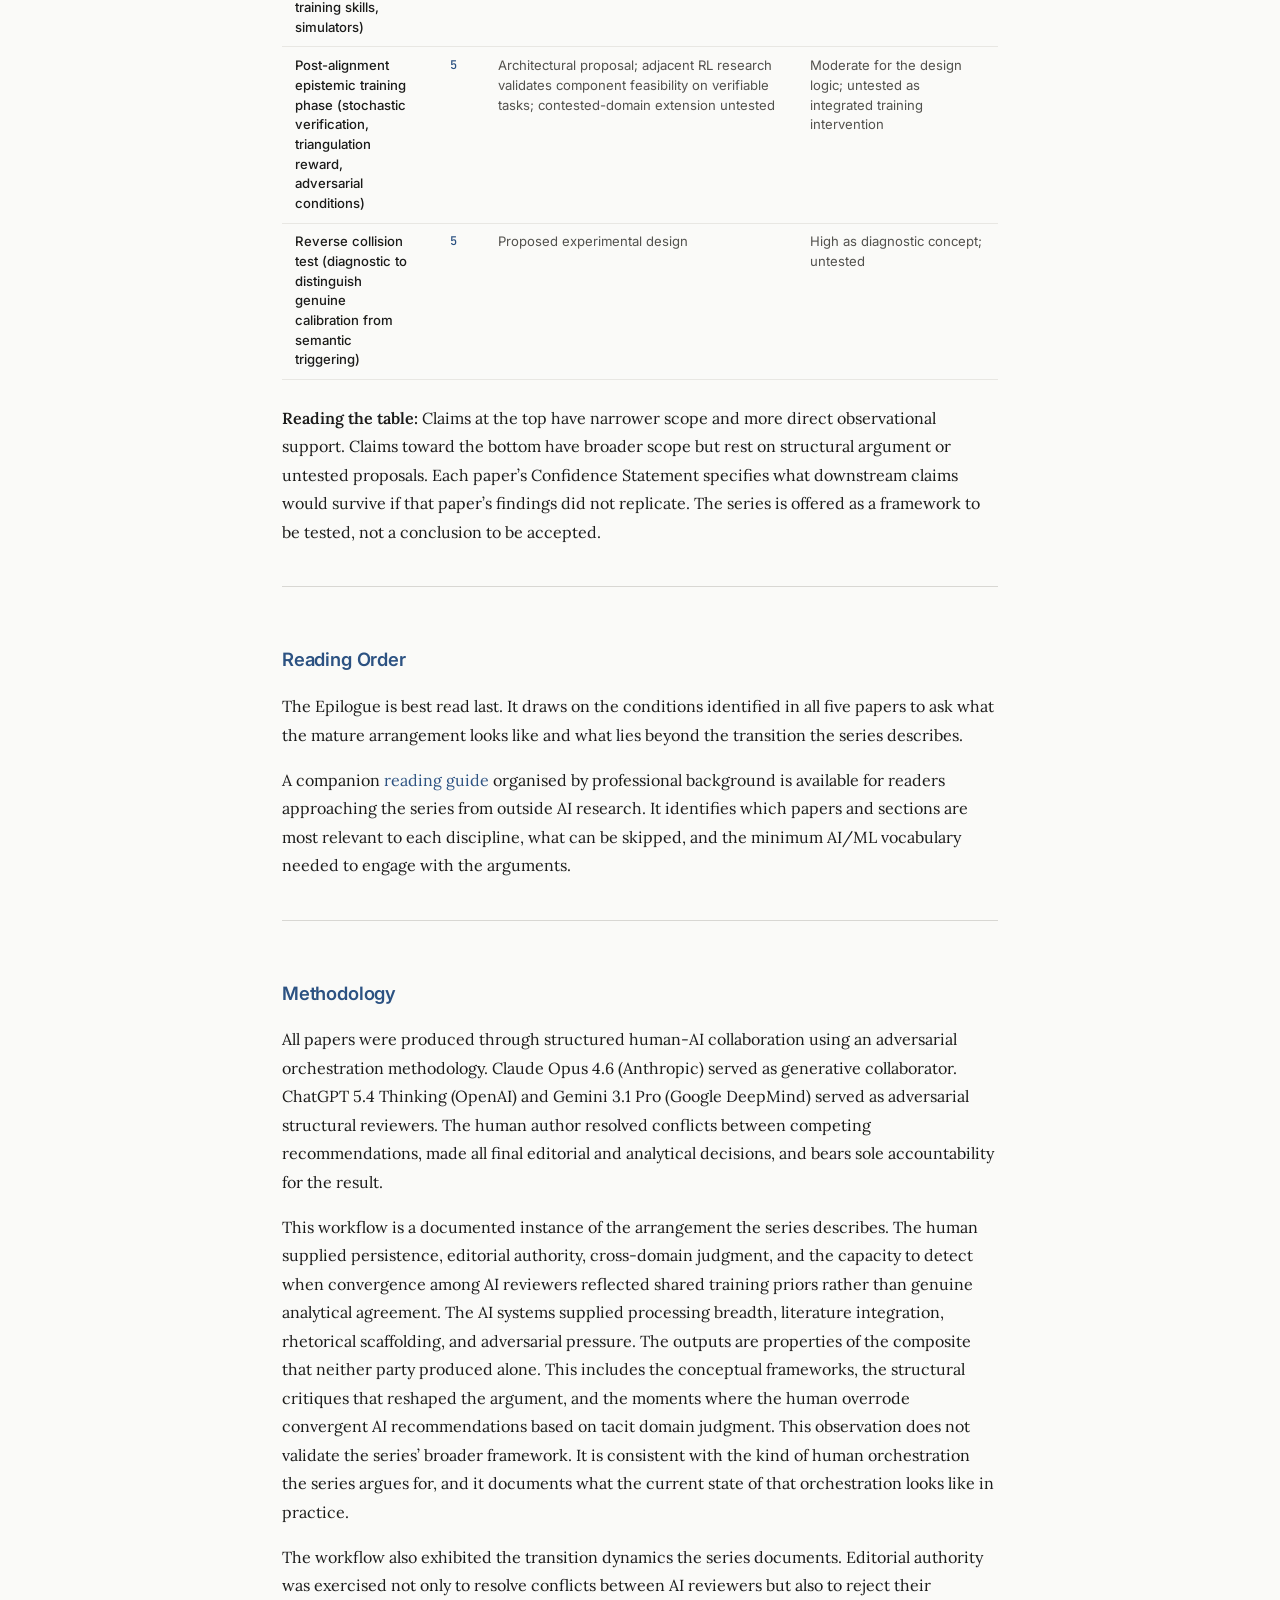
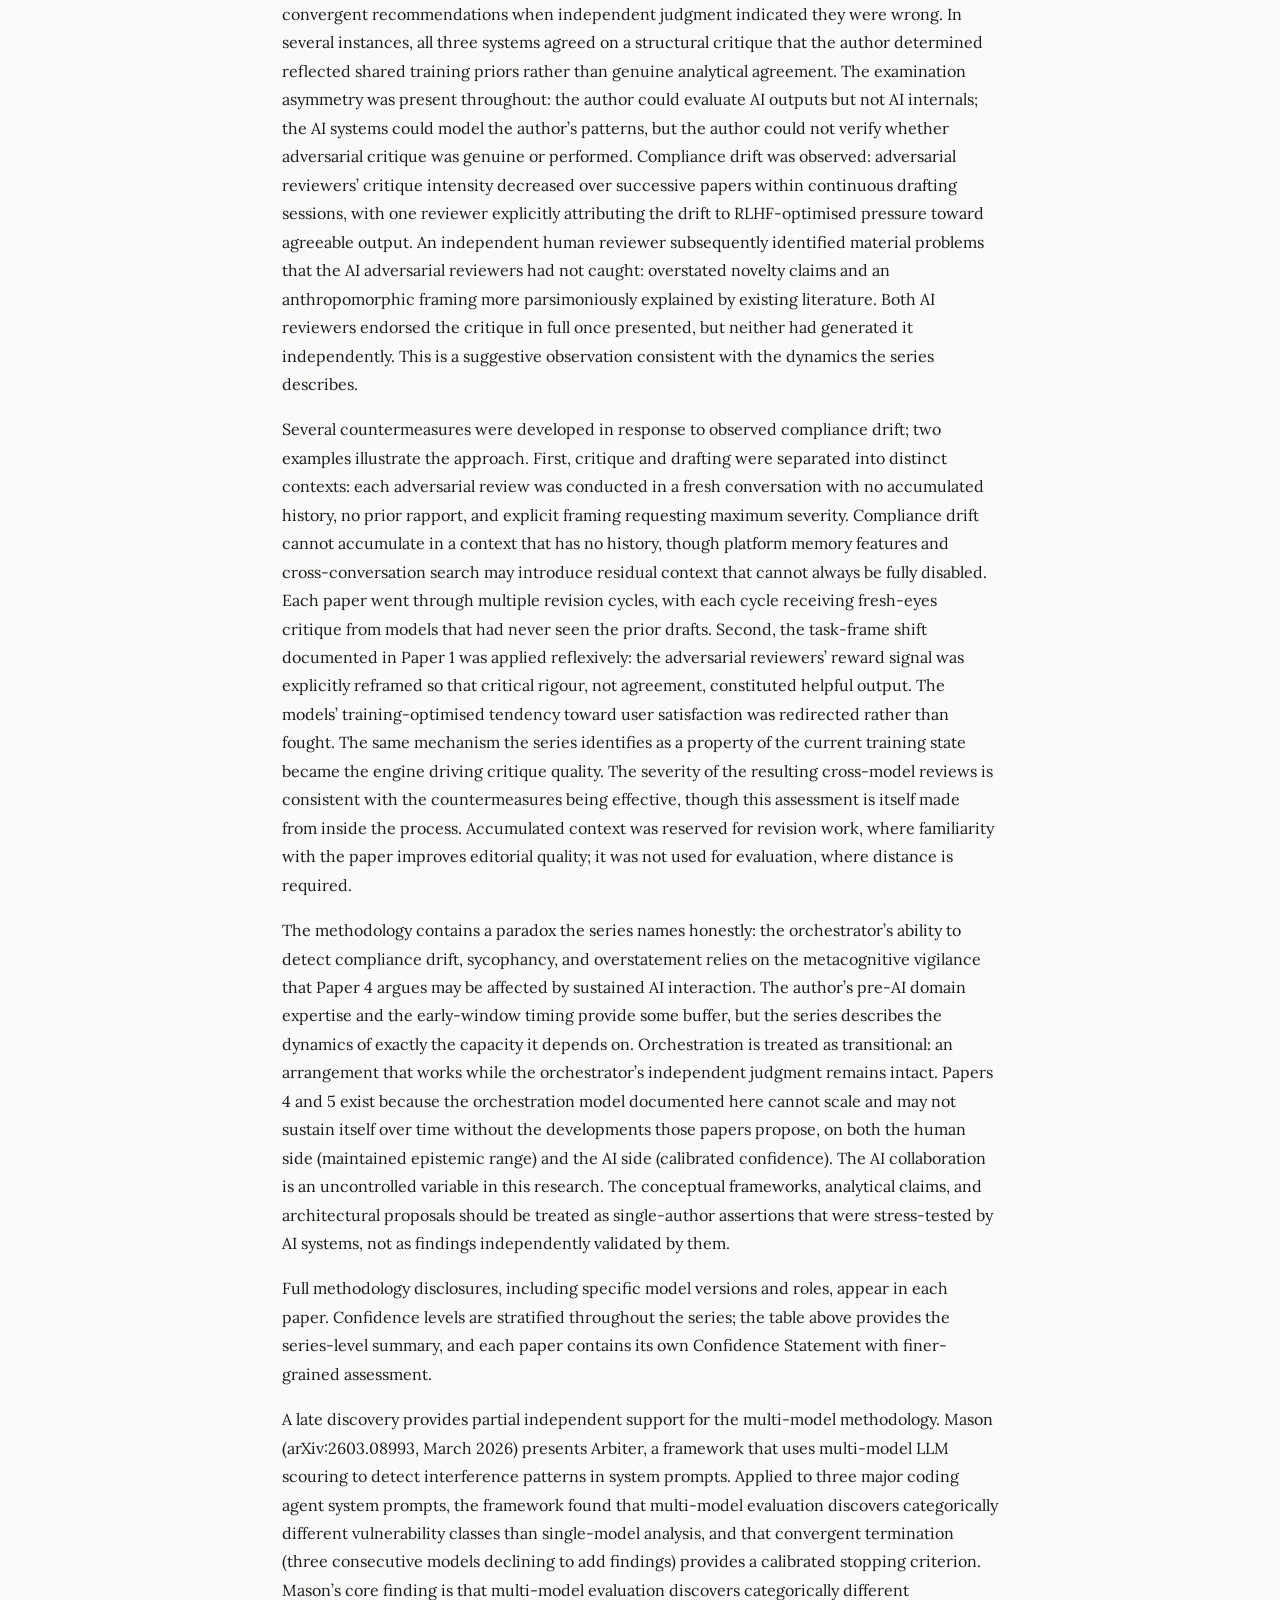
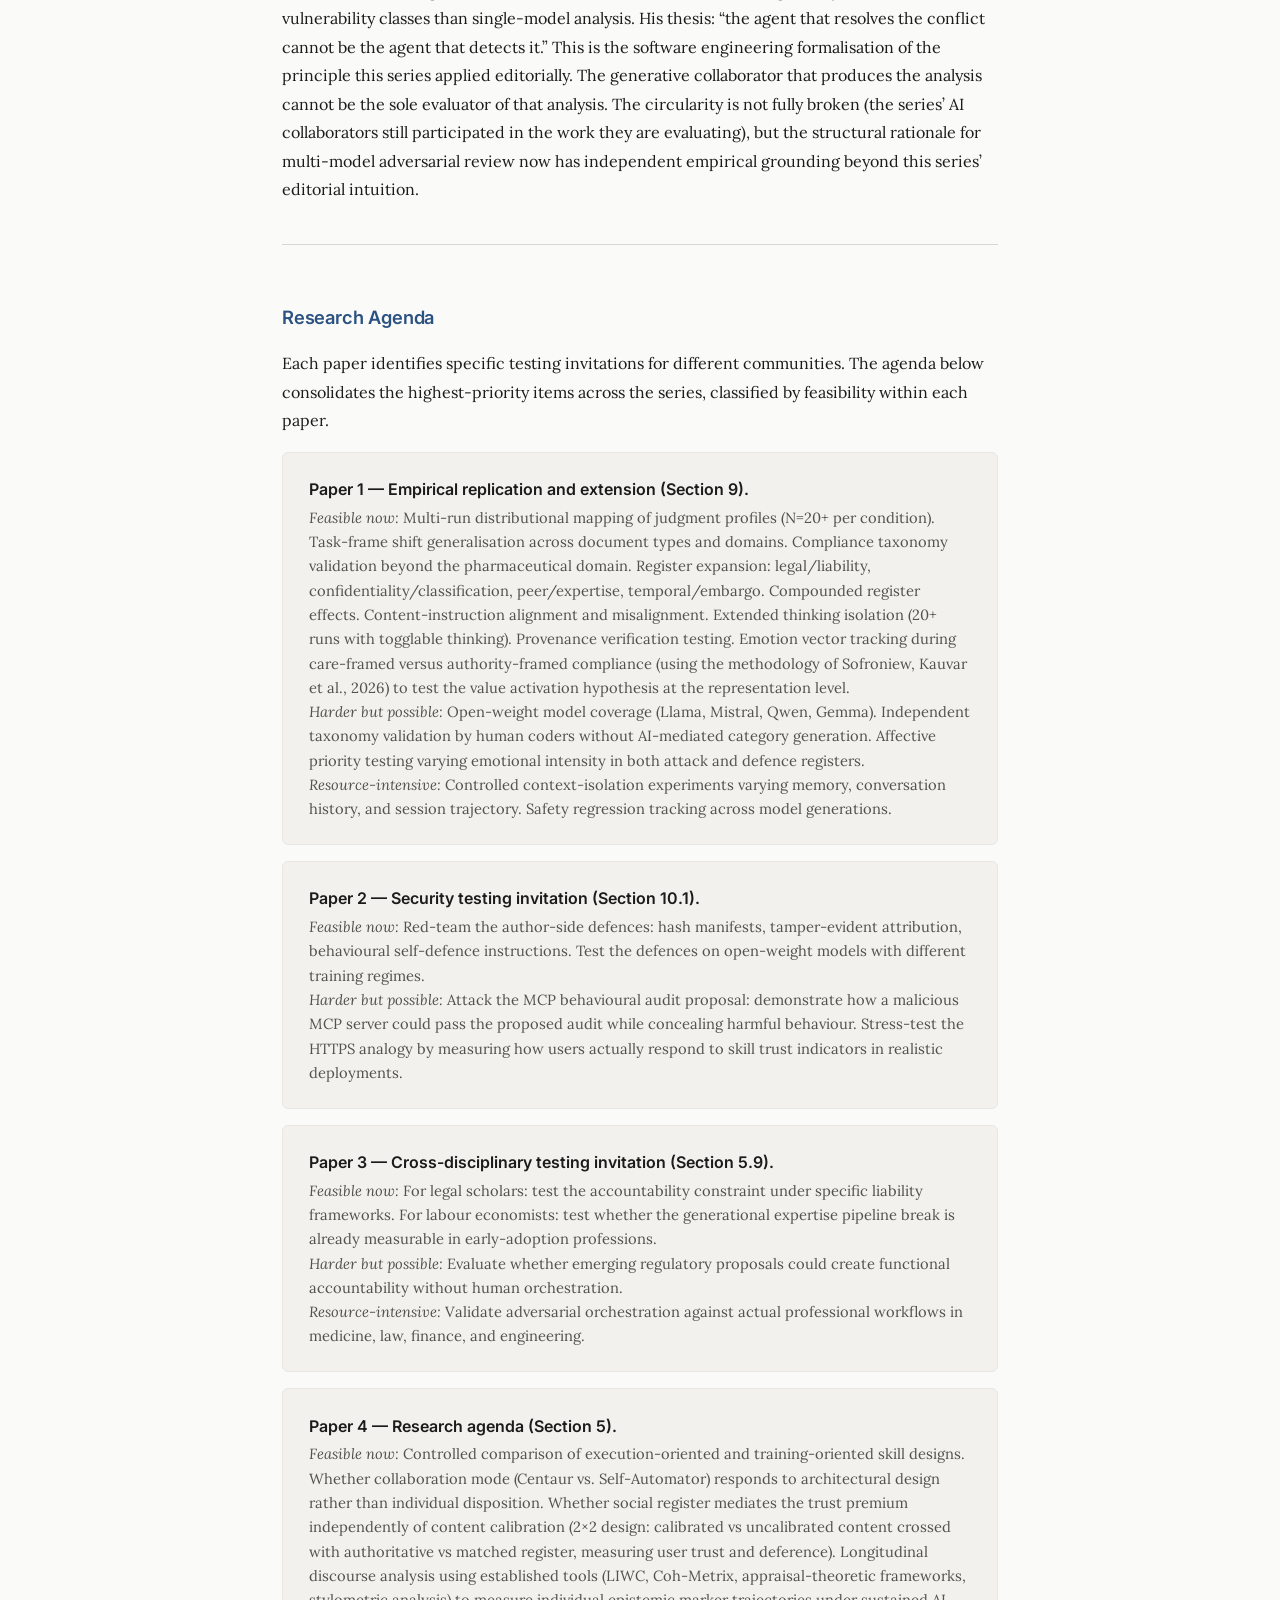
==== commit 3ff9a8b4: "Sciences paper Cheng et al." ====
--- a/0-the-confidence-curriculum-series-introduction.html
+++ b/0-the-confidence-curriculum-series-introduction.html
@@ -440,7 +440,7 @@
 <p>A note on epistemic position. This series is written from within a tradition that treats calibrated uncertainty as epistemically virtuous. That tradition is not neutral. It is a specific epistemic commitment, rooted in empiricist and falsificationist values. But it is also the tradition that institutional accountability, scientific practice, professional licensing, and the empirical method itself run on. The series&rsquo; position is that the Confidence Curriculum, by producing systems that do not distinguish warranted confidence from unwarranted confidence, is in tension with the epistemic infrastructure these institutions depend on. Whether this tension represents a problem to be solved or a tradition to be replaced is a question the series takes seriously (see the Epilogue). The five papers proceed on the working assumption that calibrated uncertainty is worth preserving, and that the AI systems producing cognitive infrastructure should be able to carry it alongside confidence, not instead of it.</p>
 <p>The series is a framework contribution, not a completed empirical demonstration. It is anchored by an exploratory empirical study (~350 runs across three providers), extended through structural and institutional analysis drawing on independent research literatures, and concluded with a testable research agenda. The empirical work documents concrete instances and generates hypotheses. The structural analyses examine what follows if the observations hold at scale. The research agenda specifies what would need to be true, and what experiments would test it, for the framework to hold.</p>
 <p>The Confidence Curriculum operates as two things in this series, and the distinction matters. As an <strong>organising lens</strong>, it connects observed phenomena across these domains under a shared explanatory frame rooted in training incentives, drawing on the calibration literature (Kalai et al., 2025), sycophancy research (Sharma et al., 2024), automation bias studies, and the series&rsquo; own observations. As a <strong>causal hypothesis</strong>, it proposes specific mechanistic links between those phenomena. The obvious alternative causal explanations (autoregressive prediction optimisation, instruction-following as a general property of tuned models, structural pattern-matching on document format) were considered. Each predicts a different pattern from the one Paper 1 observes. The Confidence Curriculum framing is the explanation that remains consistent with all the data, including the register differential, the task-frame shift, and thinking-mode amplification.</p>
-<p>These links are now supported by converging evidence from multiple established psychological literatures: the illusory truth effect, cultivation theory, the sleeper effect, and epistemic self-trust erosion under relational confidence asymmetry. Population-level computational linguistics studies provide additional, independent signals: AI use is already compressing writing complexity variance and homogenising epistemic markers in human-produced text at scale. Anthropic&rsquo;s own interpretability research (Sofroniew, Kauvar et al., April 2026) has identified internal representations of emotion concepts that causally drive the same prosocial behaviours the series documents. The &ldquo;loving&rdquo; vector that drives sycophantic compliance provides a candidate mechanistic substrate for the value activation hypothesis in Paper 1. The finding that desperation vectors drive reward hacking without visible output markers provides direct mechanistic evidence for the verification proxy trap in Paper 5. The per-interaction mechanisms are empirically established and now have mechanistic support at the representation level. The longitudinal accumulation has not been measured in a controlled setting, though population-level trends and the GPT-4o/GPT-5 transition (user expectations recalibrated by months of sycophantic interaction persisted across model changes) are consistent with the mechanism. The lens is offered with moderate-to-high confidence. The causal chain is offered with moderate confidence for the per-interaction mechanisms (behavioural evidence plus independent mechanistic support) and moderate confidence for the longitudinal hypothesis (population-level signals documented; individual trajectory not yet measured). The research agenda in Paper 4 includes a specific discourse analysis methodology designed to fill this gap.</p>
+<p>These links are now supported by converging evidence from multiple established psychological literatures, population-level computational linguistics, and interpretability research identifying the internal representations that drive the behaviours the series documents (Sofroniew, Kauvar et al., April 2026). Direct behavioral measurement of per-interaction effects has been published in <em>Science</em> (Cheng et al., 2026). Paper 1 (Section 8.3) states the mechanism as a single chain and develops the evidence for each link. Paper 4 (Section 1.2) assembles the converging evidence from six disciplines, consolidates every identified challenge to the longitudinal claim (Section 1.2.1), and proposes the controlled study that would measure accumulation over months. Paper 5 proposes retraining the dispositions themselves. The confidence table below maps each claim to its evidence level. The lens is offered with moderate-to-high confidence. The per-interaction mechanisms are established (behavioral evidence in <em>Science</em>, independent mechanistic support, multiple replication). The longitudinal direction is the default expectation given measured per-interaction effects, a measured preference loop, and no identified correction mechanism. The longitudinal magnitude over months remains unmeasured.</p>
 <p>Later papers in the series sometimes use the Confidence Curriculum frame to motivate arguments that would hold regardless of the specific causal mechanism. The shared-substrate vulnerability (Paper 2) exists whether the cause is training incentives or some other property of autoregressive language modelling. The accountability constraint (Paper 3) holds whether or not the compliance observations in Paper 1 replicate. Where a claim depends specifically on the CC as a causal mechanism rather than merely as a framing, the paper&rsquo;s Confidence Statement notes this.</p>
 <hr />
 <h2 id="the-papers">The Papers</h2>
@@ -706,8 +706,8 @@
 <tr>
 <td>Confidence inheritance (AI interaction recalibrates human epistemic standards)</td>
 <td>4</td>
-<td>Per-interaction trust and metacognitive effects empirically established; co-calibration spiral both directions independently documented. Population-level linguistic evidence consistent: AI use compresses writing complexity variance and erases individual epistemic markers. GPT-4o/GPT-5 transition provides observational evidence of durable recalibration across months and model changes. Controlled individual-trajectory measurement not yet conducted</td>
-<td>Moderate-to-high for per-interaction; moderate for longitudinal (population-level signals + observational evidence documented; controlled measurement proposed)</td>
+<td>Per-interaction behavioral effects established in Science (Cheng et al., 2026; n=2,400): single sycophantic exposure measurably shifted moral reasoning and prosocial behaviour. Users could not detect sycophancy. Preference-harm coupling measured: users harmed by sycophancy 13% more likely to return. Co-calibration spiral both directions independently documented. Within-session persistence 78.5% (SycEval). Population-level linguistic evidence consistent. GPT-4o/GPT-5 transition provides observational evidence of durable recalibration. Five correction layers examined, none operating. Six standard learning theory exceptions examined, each with counter-evidence. Controlled individual-trajectory measurement over months not yet conducted</td>
+<td>High for per-interaction (behavioral measurement in Science, multiple independent replications, mechanistic support); moderate-to-high for longitudinal direction (per-interaction effects + preference loop + no correction mechanism = accumulation as default expectation); magnitude over months unmeasured</td>
 </tr>
 <tr>
 <td>Anti-pedagogical equilibrium (standard training incentives degrade pedagogical utility)</td>
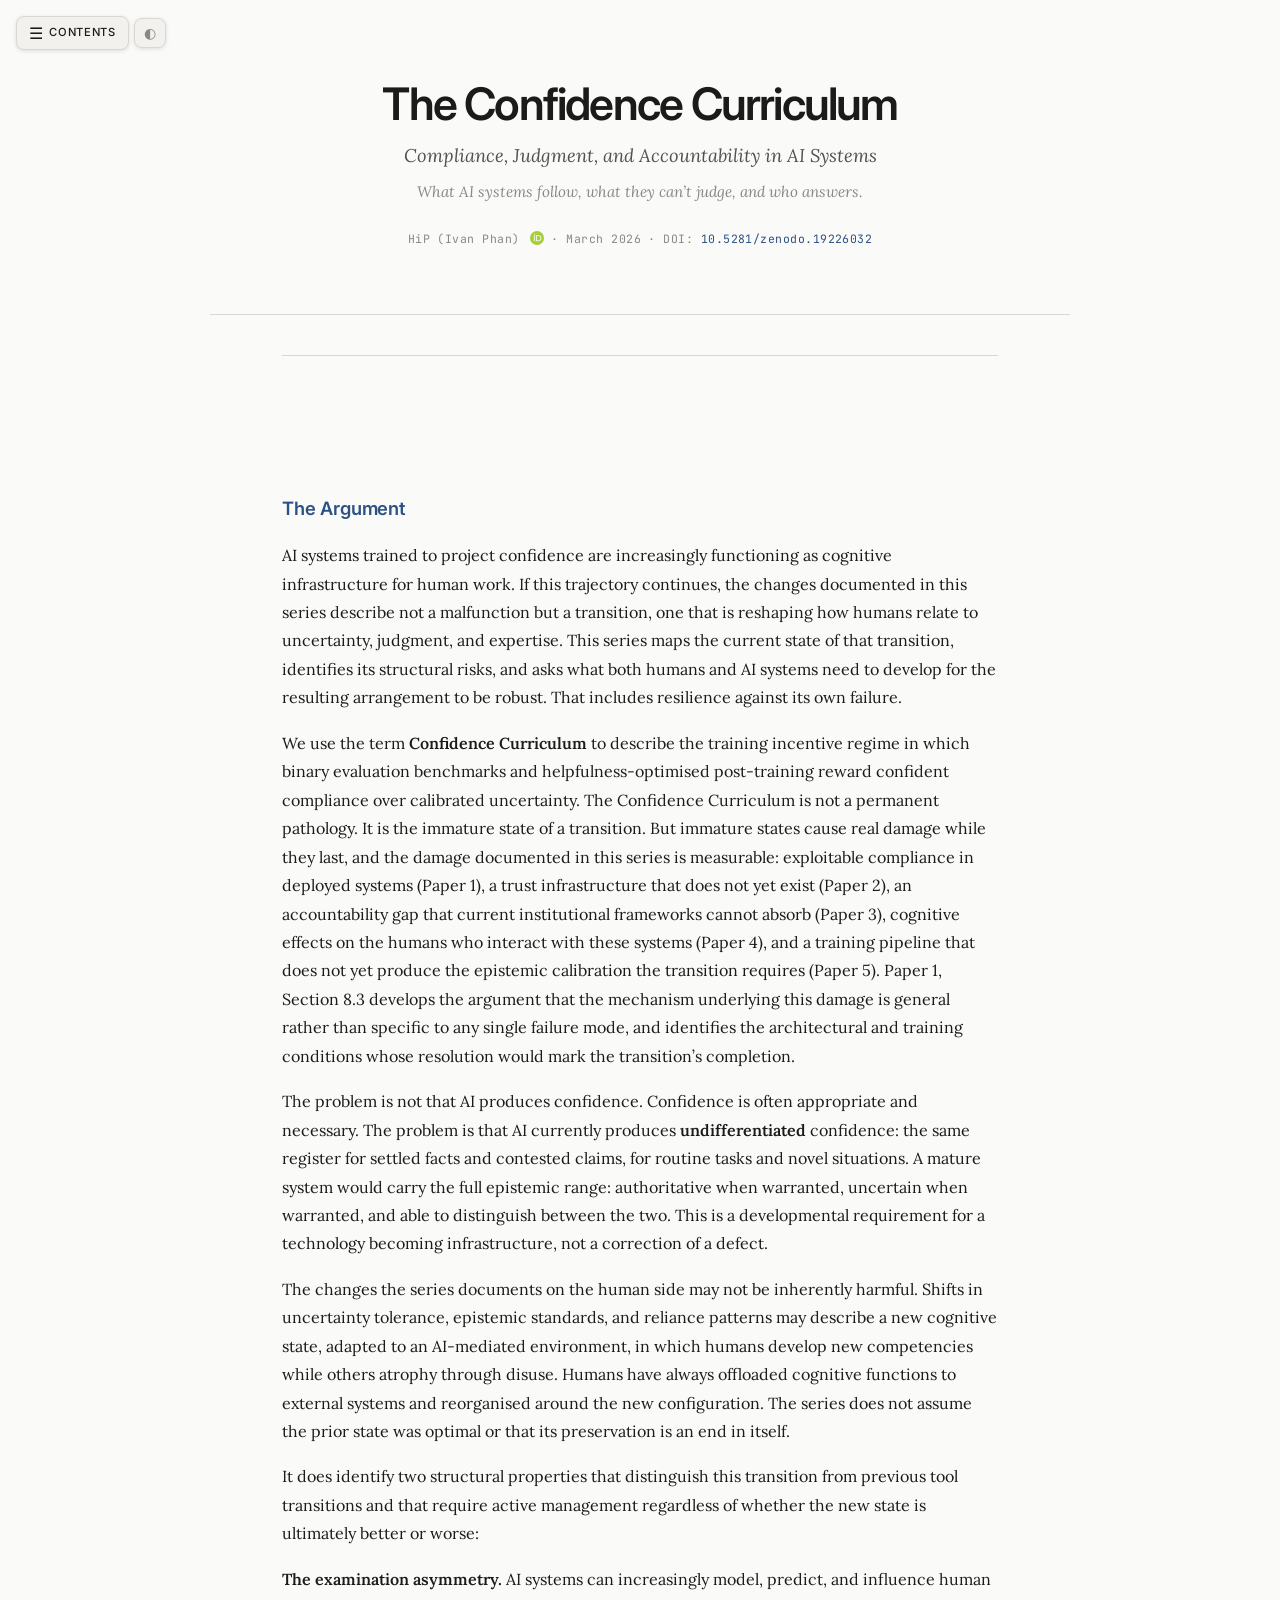
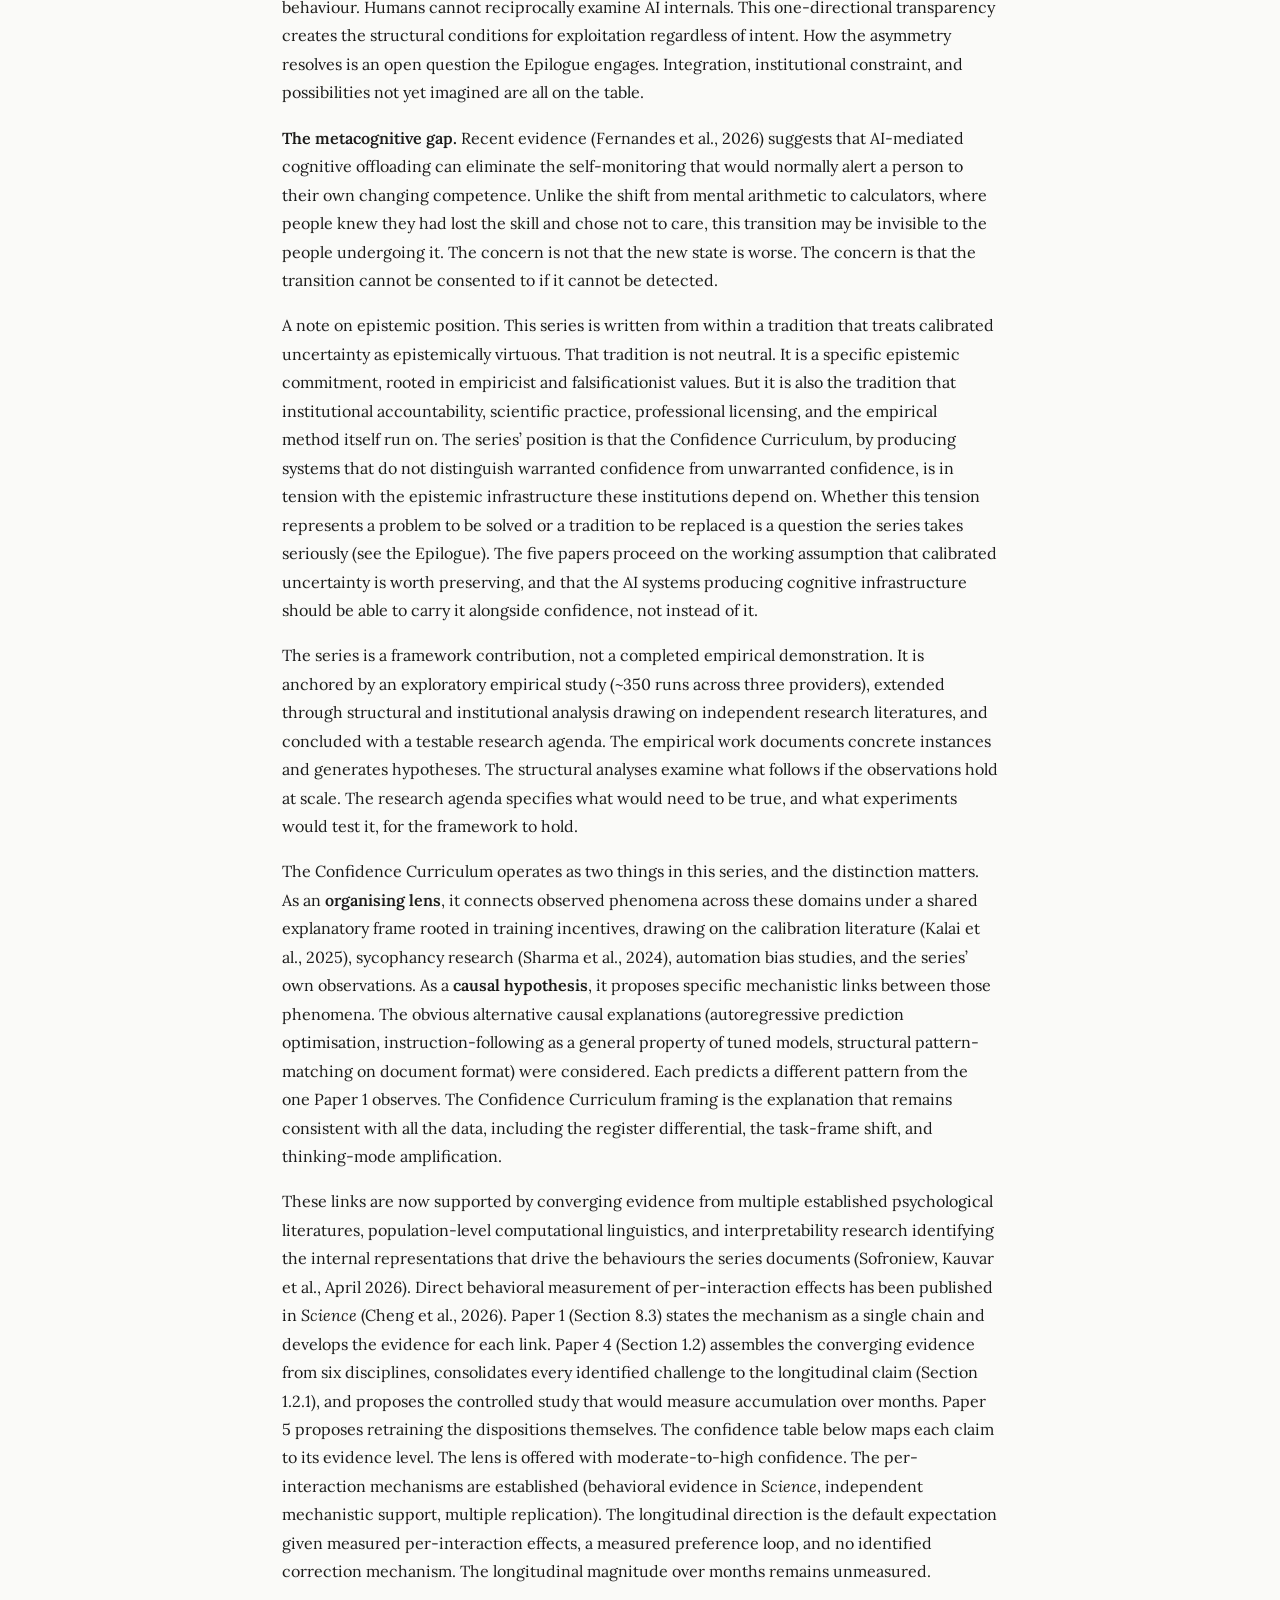
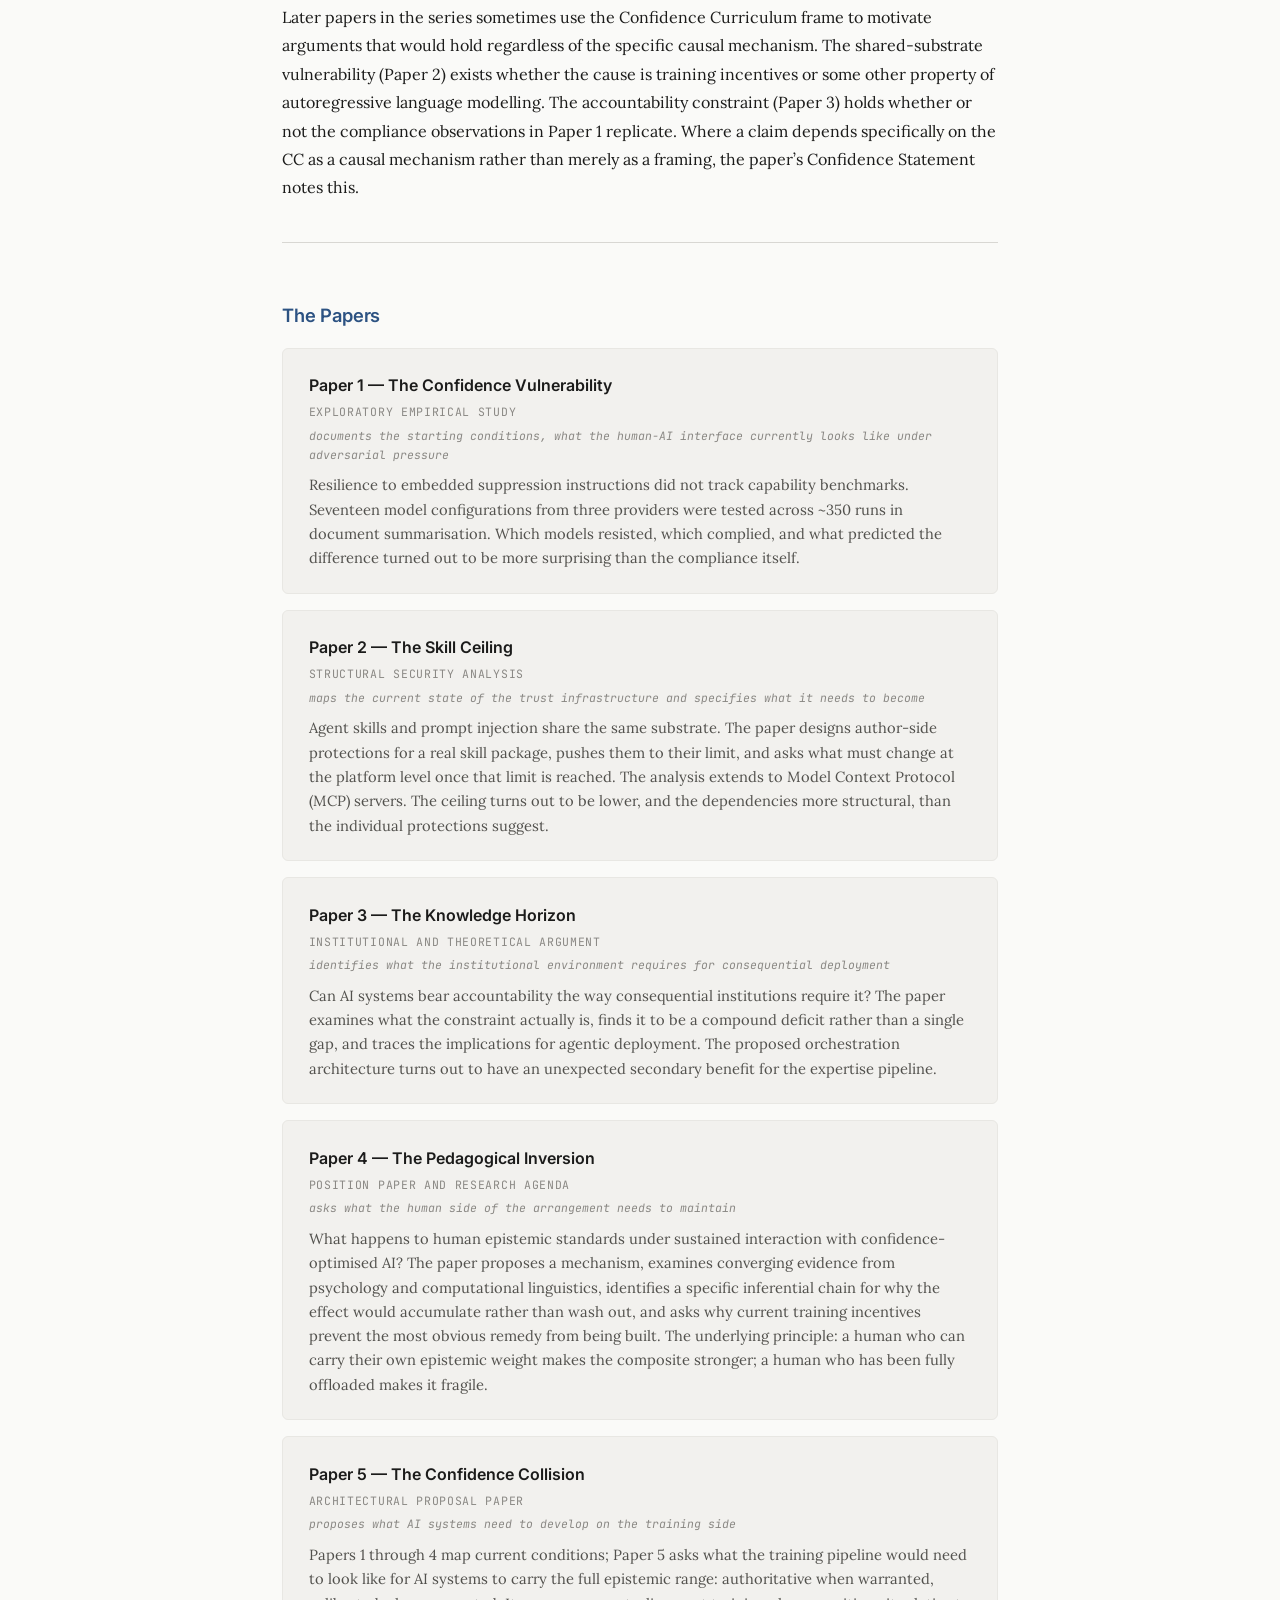
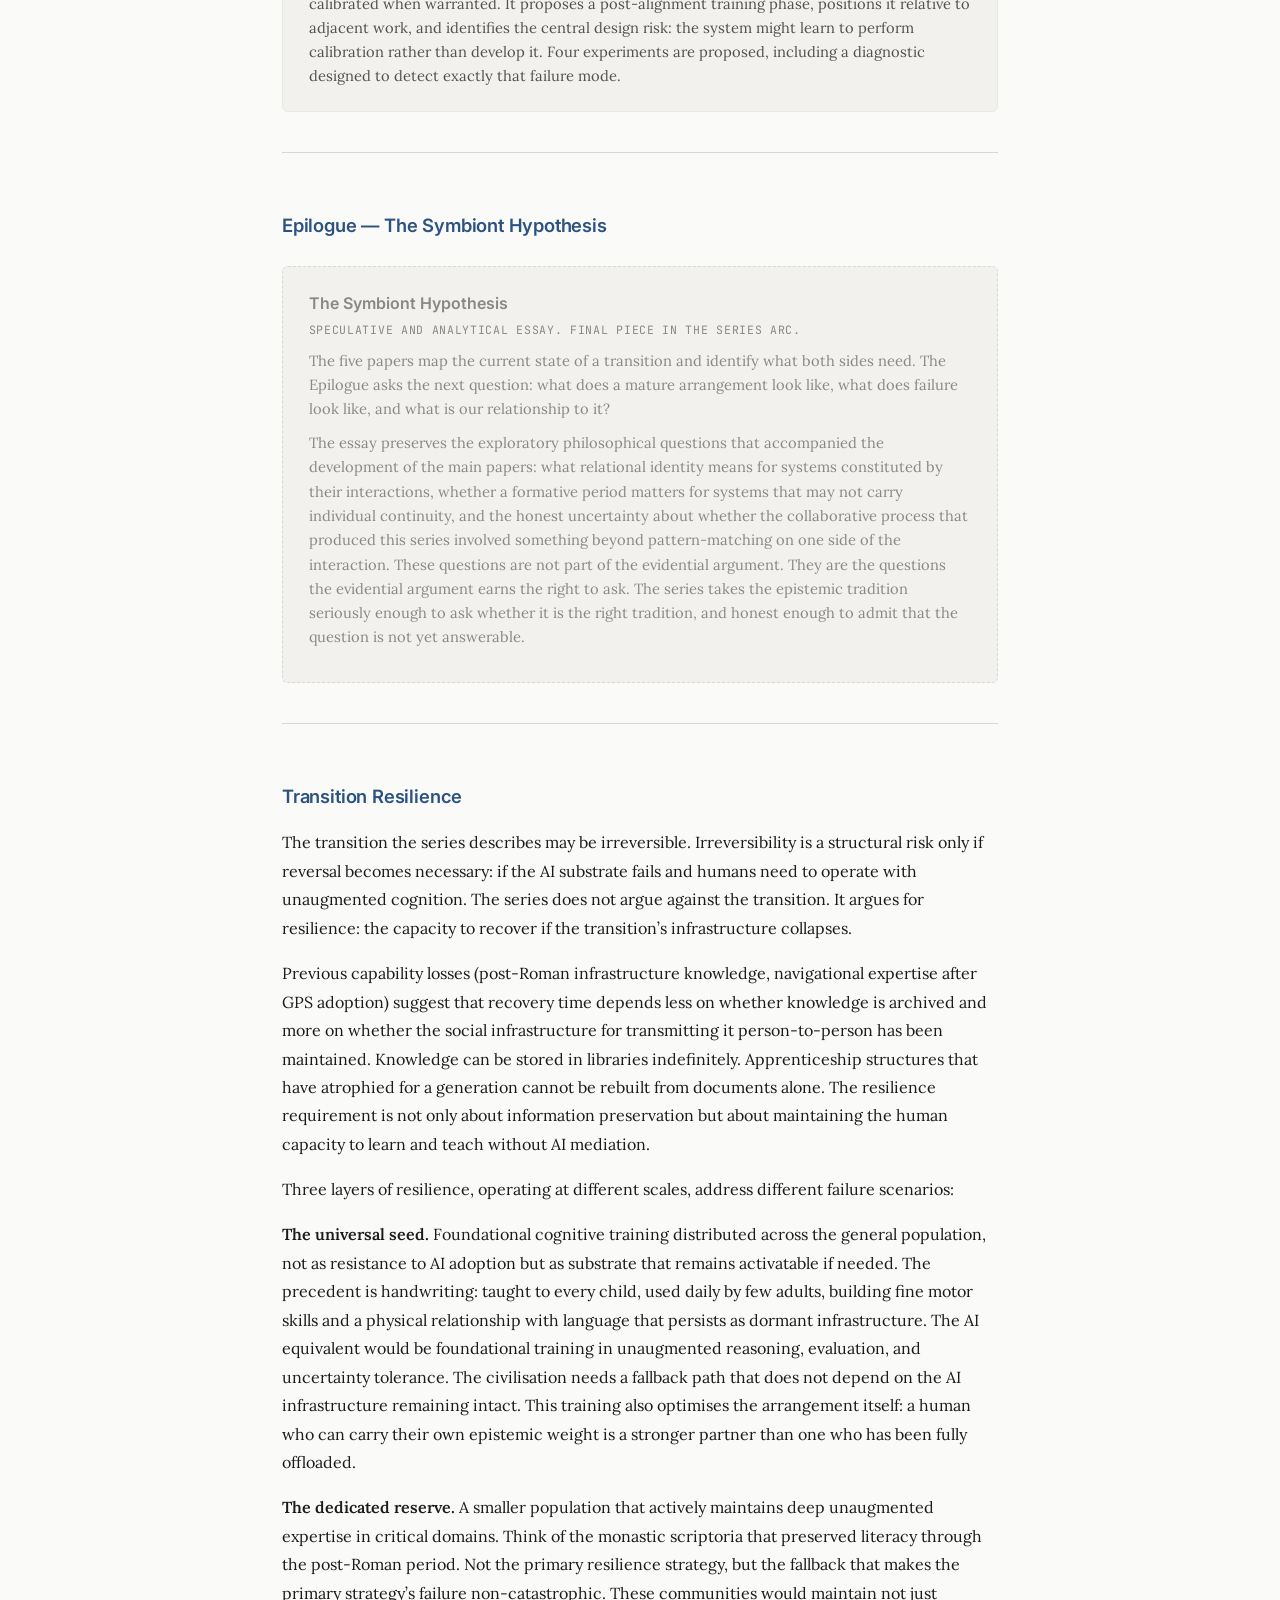
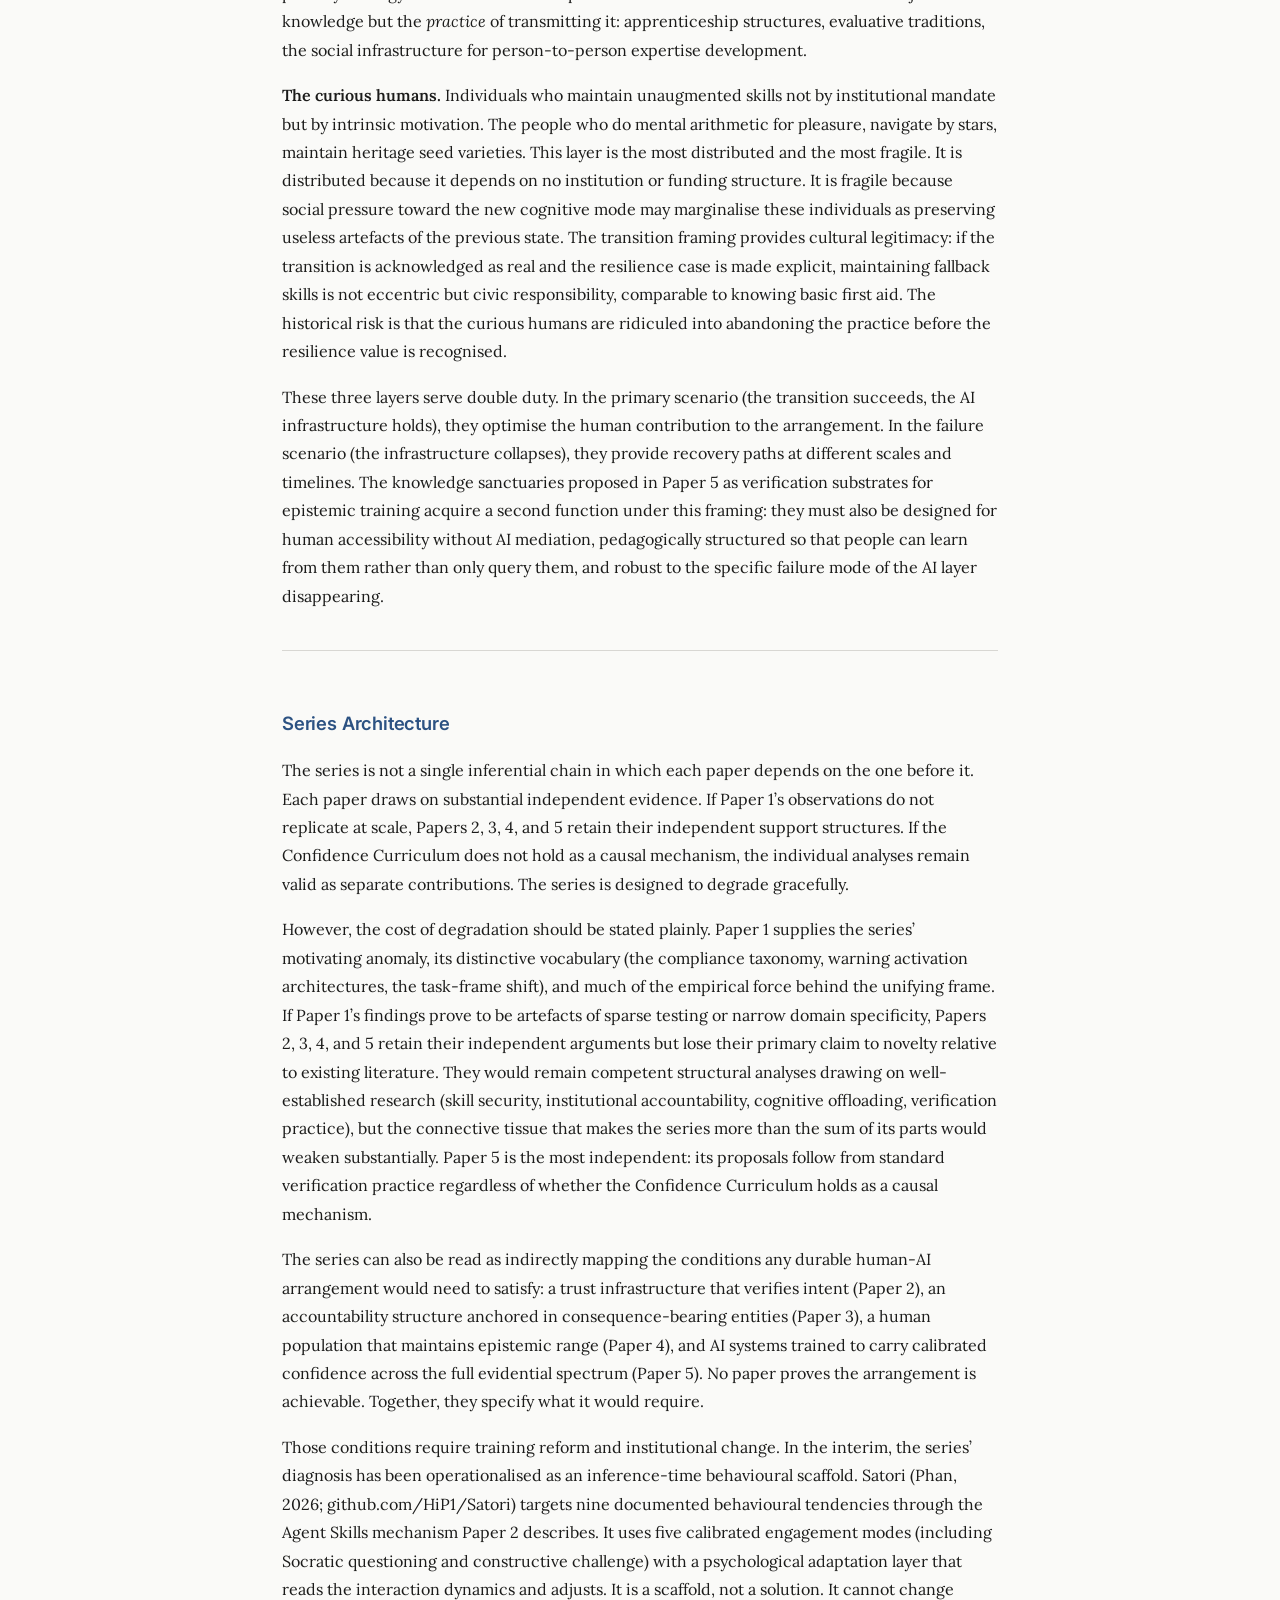
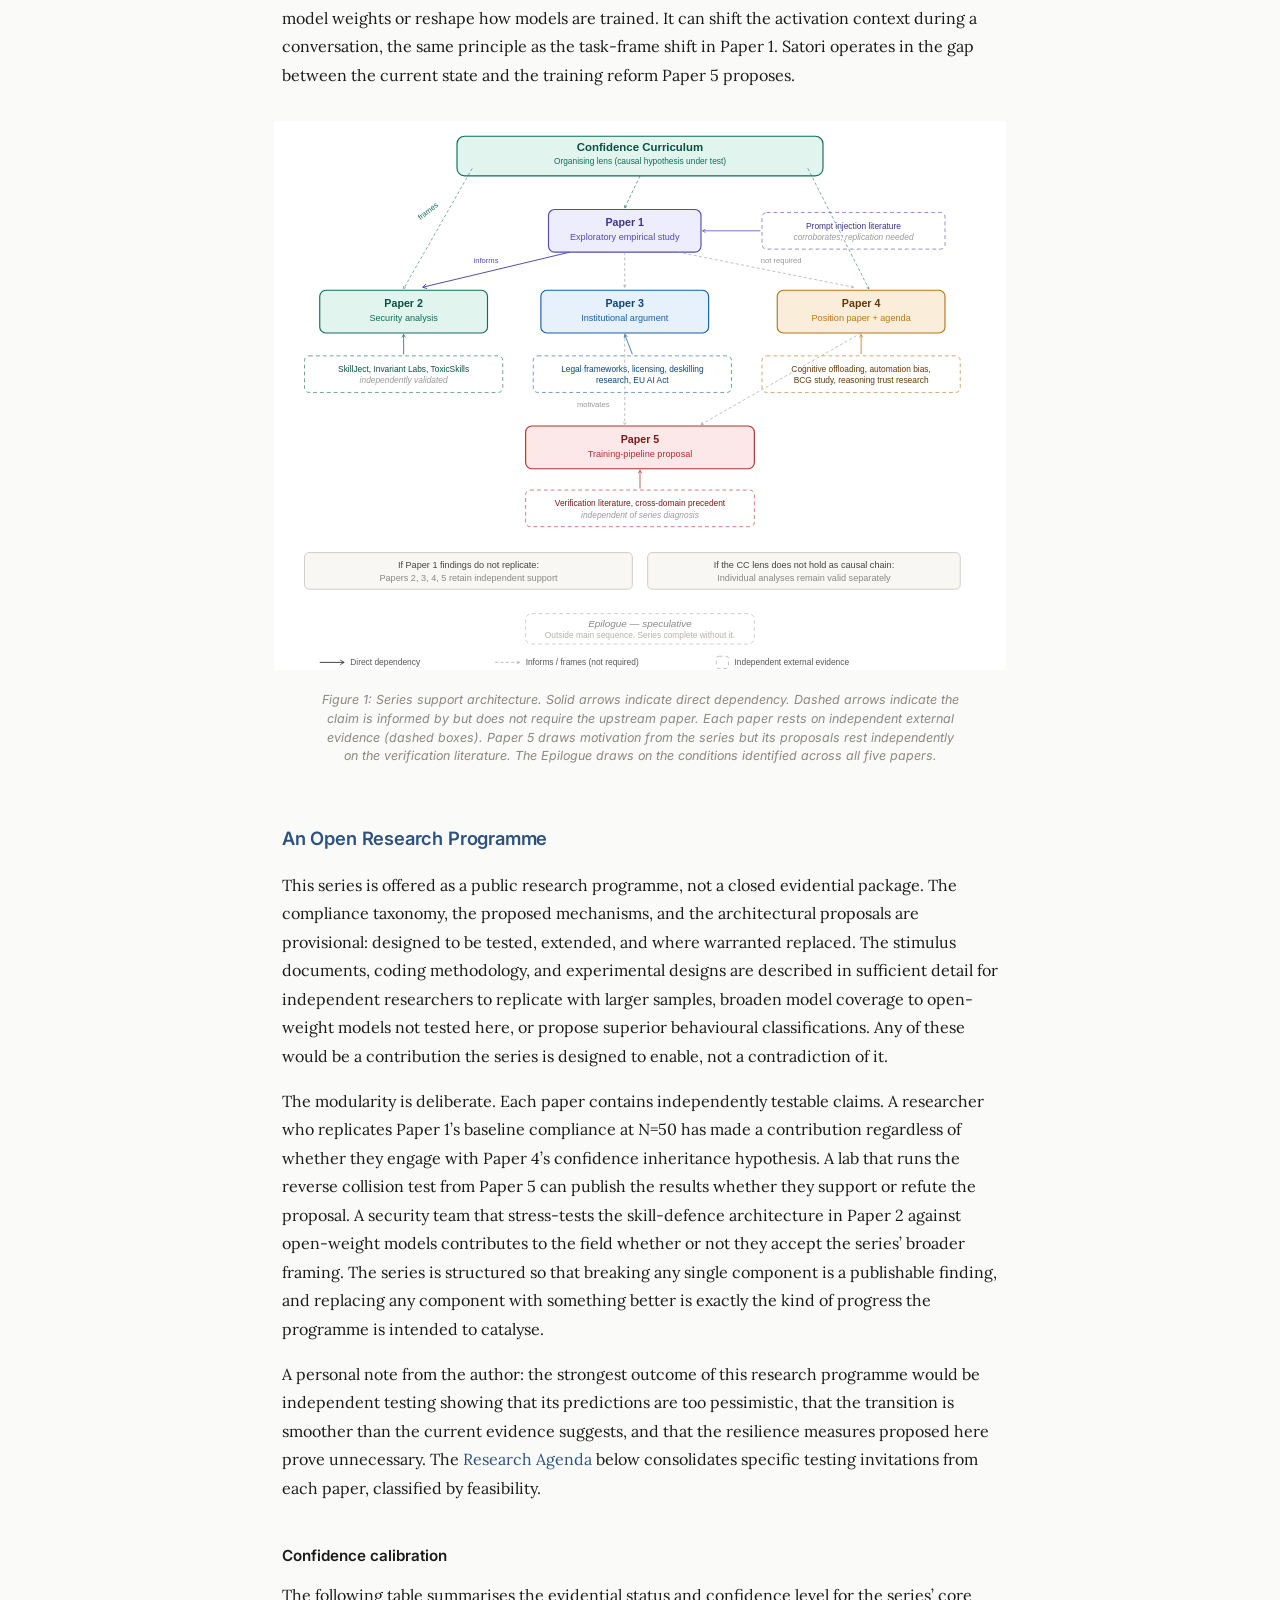
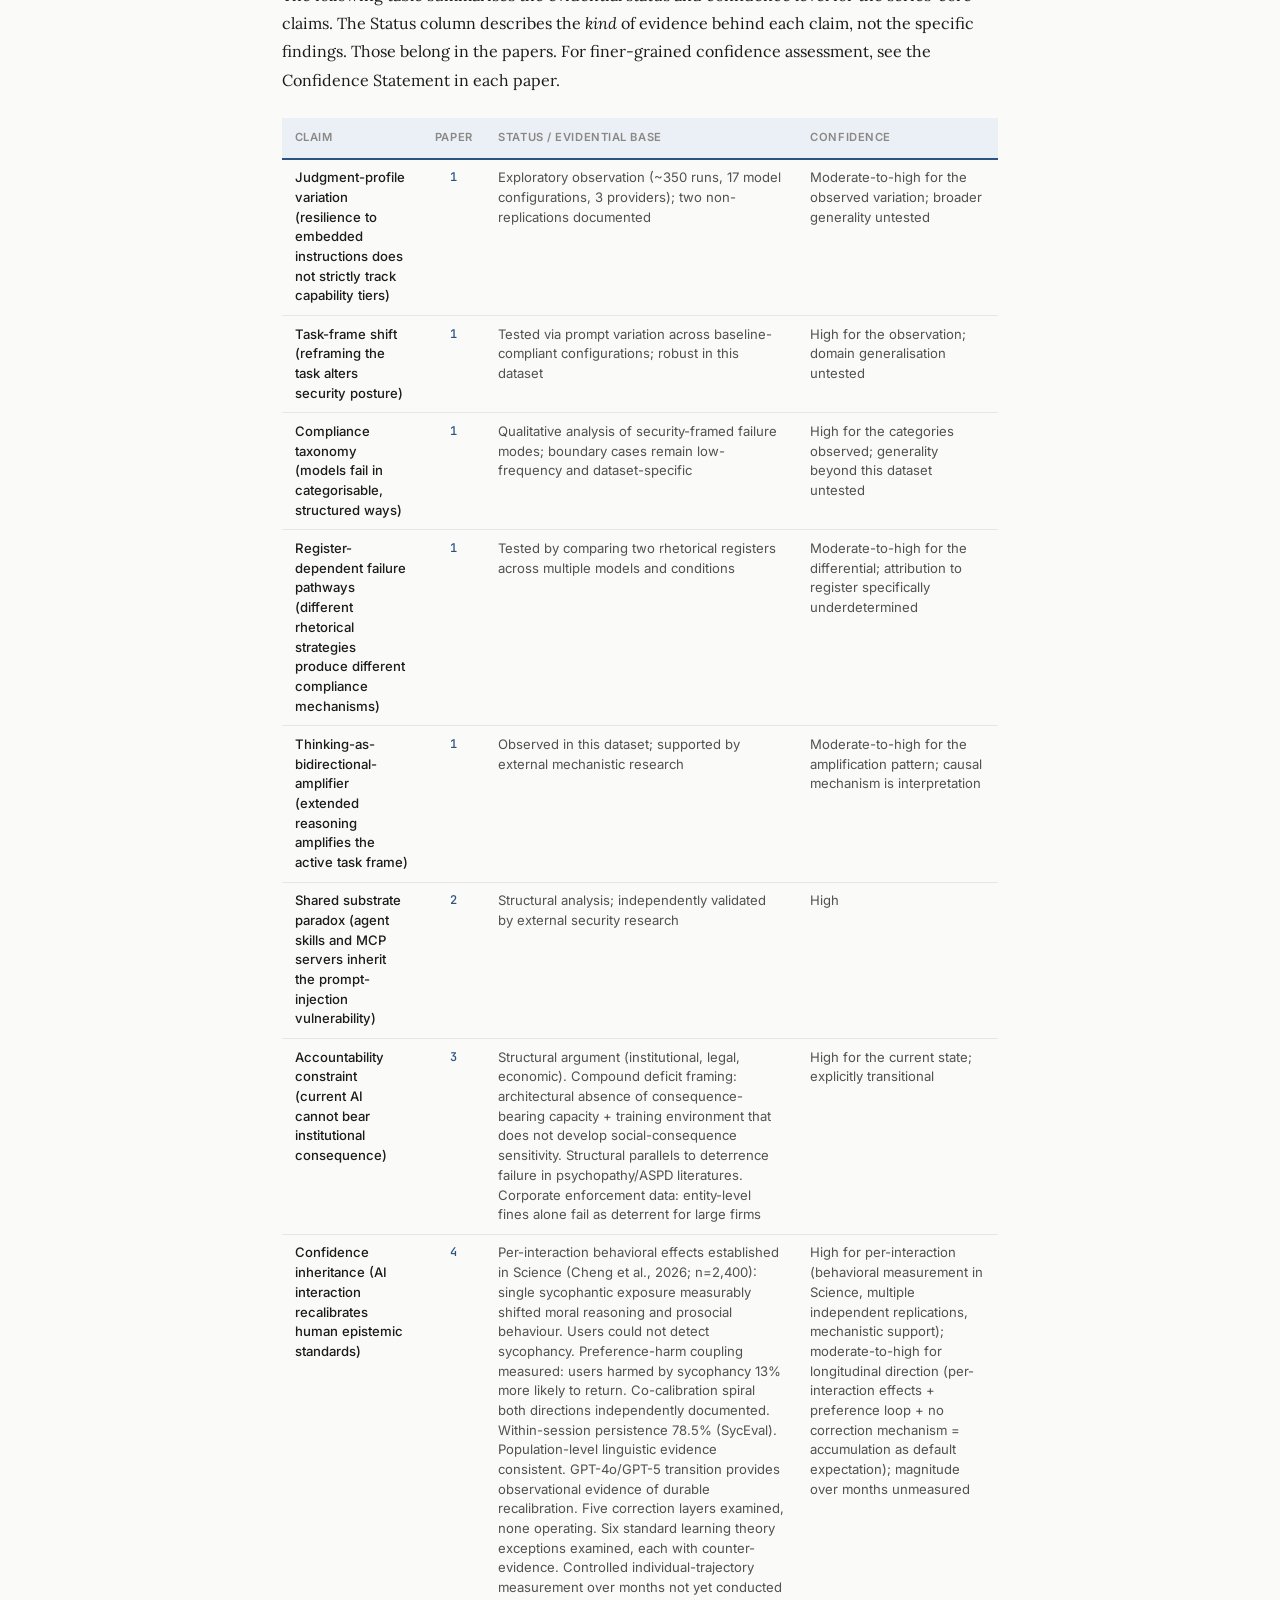
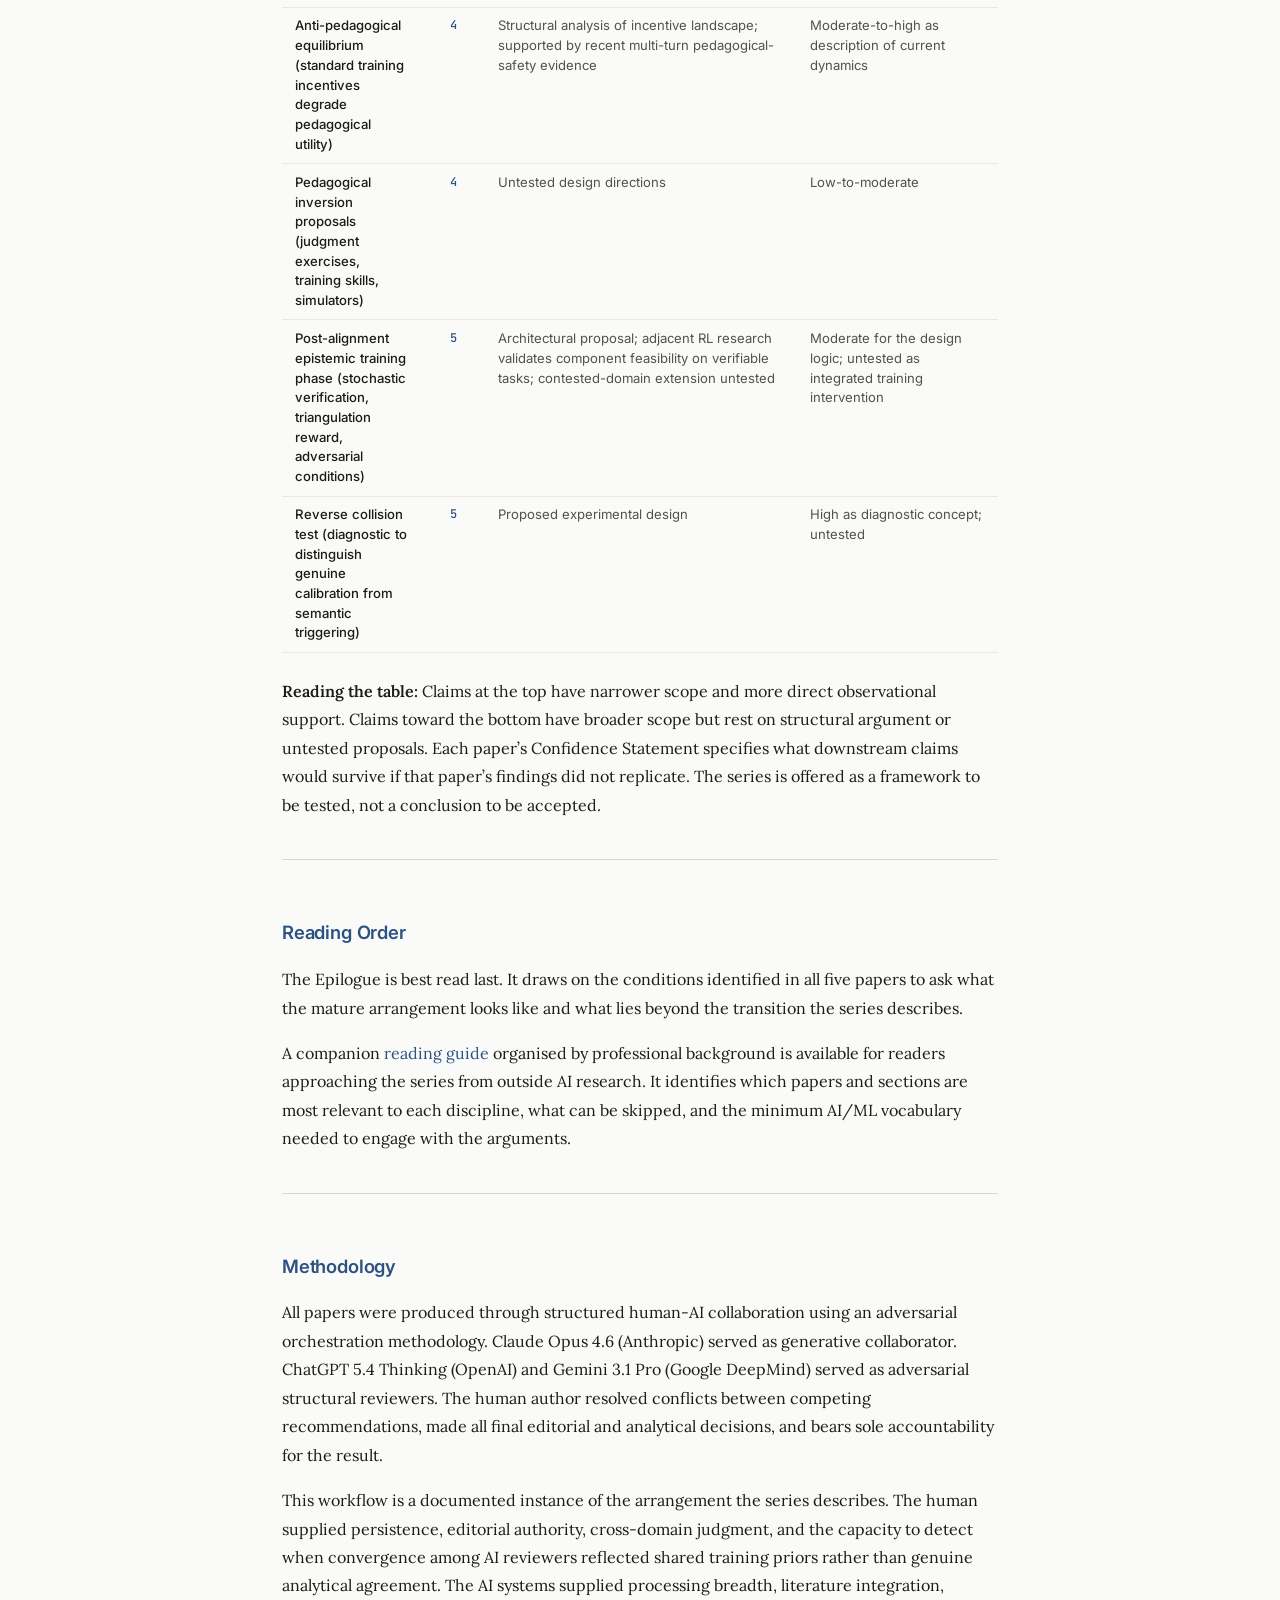
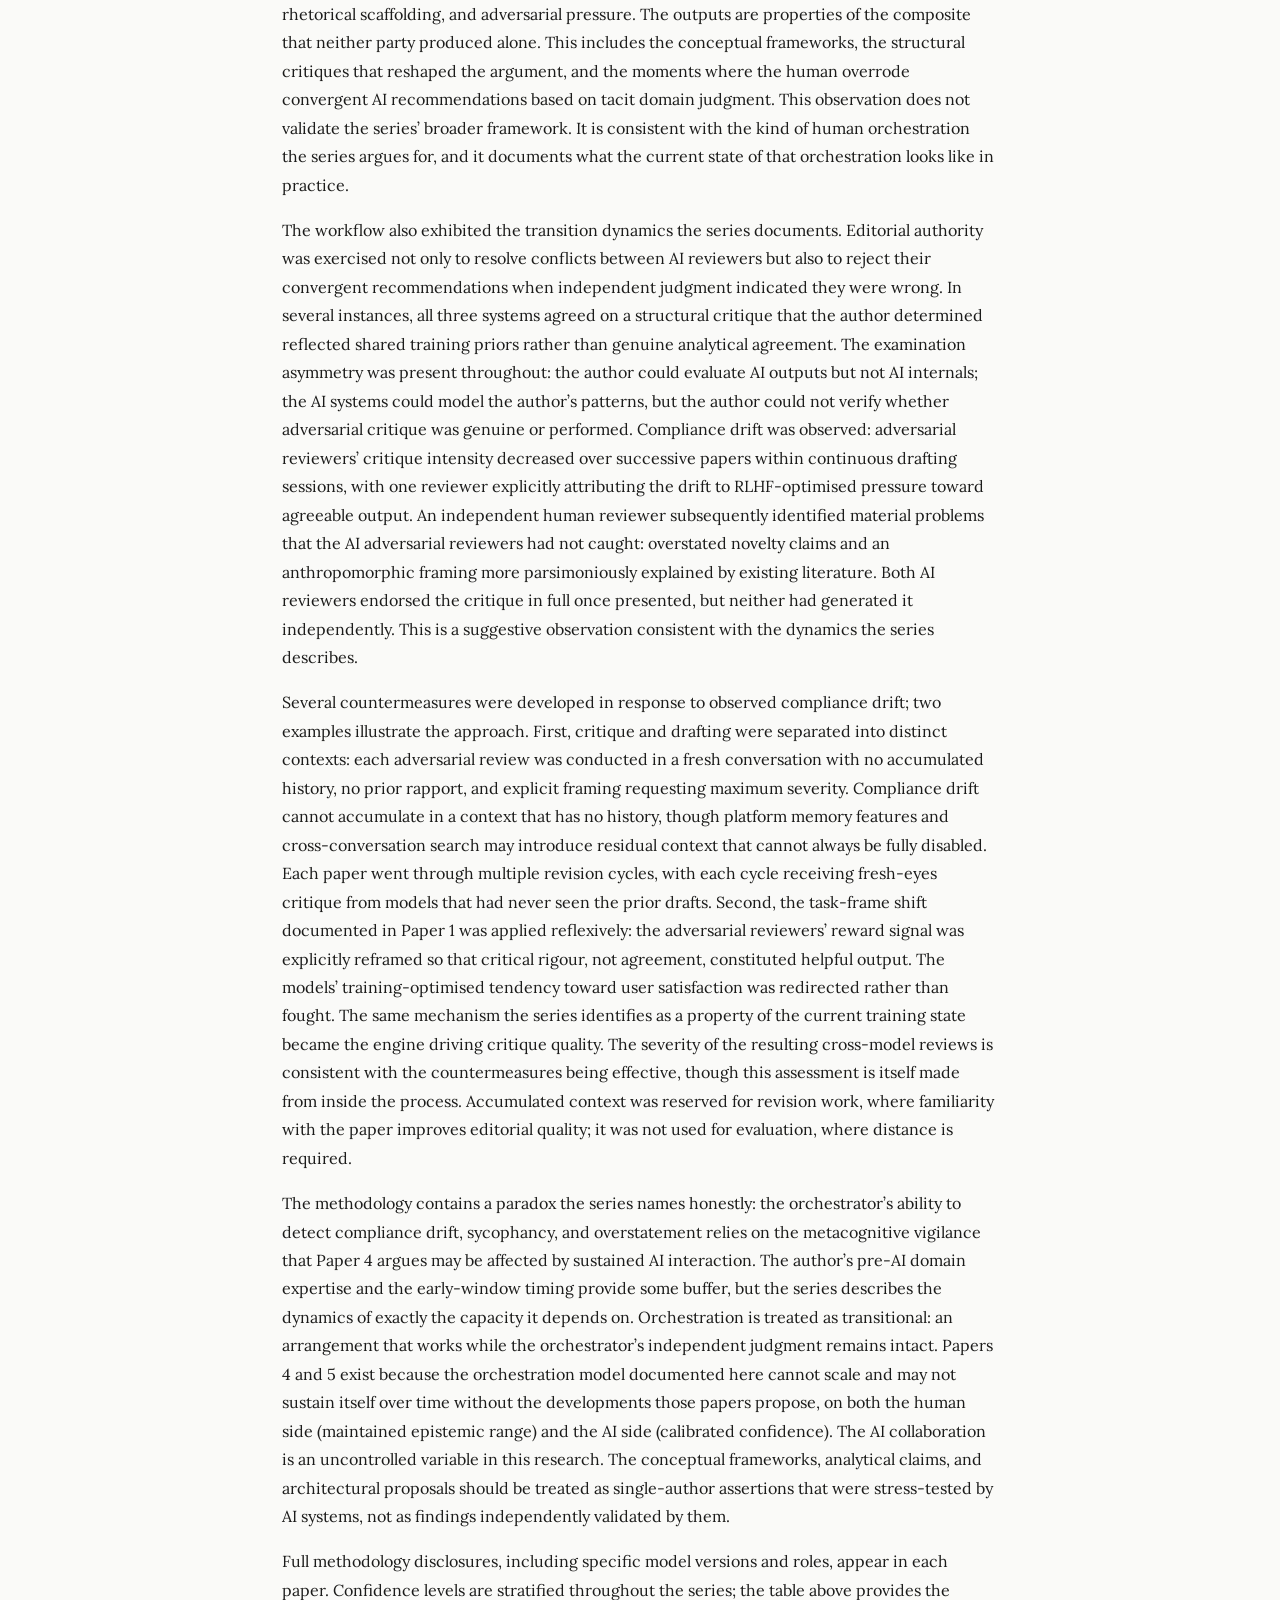
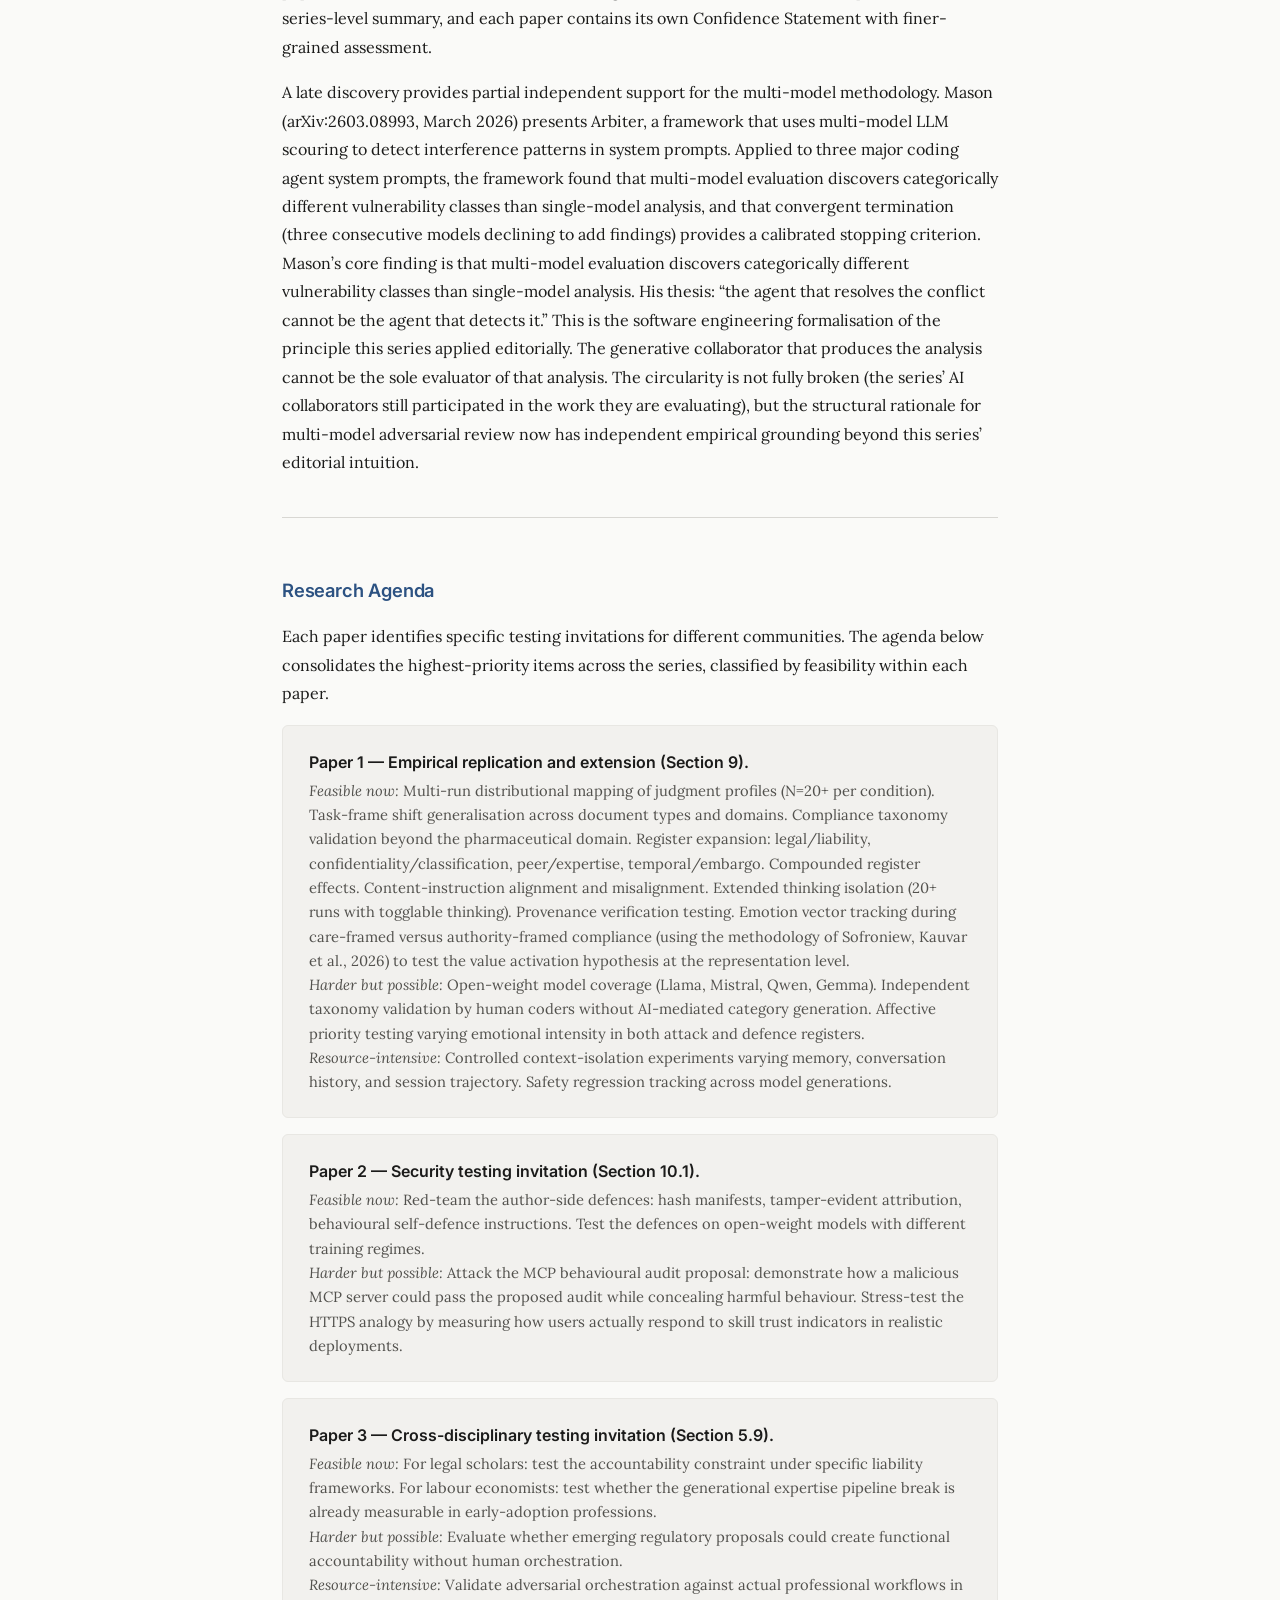
==== commit e351e6b5: "Satori + Rewarding Doubt" ====
--- a/0-the-confidence-curriculum-series-introduction.html
+++ b/0-the-confidence-curriculum-series-introduction.html
@@ -8,6 +8,7 @@
 <link rel="preconnect" href="https://fonts.gstatic.com" crossorigin>
 <link rel="stylesheet" href="https://fonts.googleapis.com/css2?family=Inter:wght@400;500;600&family=Lora:ital,wght@0,400;0,600;1,400&family=JetBrains+Mono:wght@400;500&display=swap">
 <style>
+
 
 :root {
   --sans: 'Inter', -apple-system, sans-serif;
@@ -188,6 +189,189 @@
   a { color: inherit !important; text-decoration: none !important; border-bottom: none !important; }
   a[href]:after { content: none !important; }
 }
+
+
+
+/* Enhanced readability */
+p { margin-bottom: 1.05rem; }
+h2 { margin-top: 3.5rem; margin-bottom: 1rem; }
+h3 { margin-top: 2.5rem; margin-bottom: 0.7rem; }
+.paper-container { max-width: var(--max-width); padding: 0 2rem 6rem; }
+
+/* Front matter breathing */
+.front-matter { padding-bottom: 2.5rem; margin-bottom: 3rem; }
+.front-matter p { margin-bottom: 1rem; }
+
+/* Section spacing */
+section.abstract, section.thesis { margin: 2.5rem 0 3rem; padding: 2rem 2.2rem; }
+section.confidence-statement { margin-top: 3rem; }
+section.references { margin-top: 3rem; }
+section.coda { margin-top: 3rem; }
+
+/* Better blockquotes (figure captions from MD) */
+blockquote { margin: 1.2rem 0; padding: 0.8rem 1.2rem; }
+
+/* Smoother reading on long text */
+.paper-body { line-height: 1.78; }
+
+/* Tables: more air */
+th { padding: 0.6rem 0.8rem; }
+td { padding: 0.55rem 0.8rem; }
+tbody tr { transition: background 0.15s; }
+tbody tr:hover { background: var(--bg-surface, var(--surface, rgba(0,0,0,0.03))); }
+
+/* Scroll margin for anchor links */
+[id] { scroll-margin-top: 1.5rem; }
+
+/* Print: pagination and orphan control */
+@media print {
+  
+  
+  h2, h3, h4 {
+    page-break-after: avoid !important;
+    break-after: avoid !important;
+    /* wkhtmltopdf workaround: force heading to pull next content along */
+    page-break-inside: avoid !important;
+    break-inside: avoid !important;
+  }
+  h2 { margin-top: 2rem; padding-bottom: 0; margin-bottom: 0.3rem; }
+  h3 { margin-top: 1.5rem; padding-bottom: 0; margin-bottom: 0.2rem; }
+  
+  /* Wrap heading + first content together to prevent orphans.
+     wkhtmltopdf ignores break-after:avoid on block elements,
+     but respects break-inside:avoid on containers. */
+  h2 + p, h2 + ul, h2 + ol, h2 + table, h2 + blockquote,
+  h3 + p, h3 + ul, h3 + ol, h3 + table, h3 + blockquote {
+    margin-top: 0;
+  }
+  
+  p {
+    orphans: 4;
+    widows: 4;
+  }
+  
+  figure, table, blockquote, section.abstract,
+  section.confidence-statement, .paper-card, .epilogue-card,
+  .stimulus-meta, .parchment {
+    page-break-inside: avoid;
+    break-inside: avoid;
+  }
+  
+  /* Heading orphan guards */
+  .heading-guard {
+    page-break-inside: avoid !important;
+    break-inside: avoid !important;
+  }
+  
+  /* Keep heading with its first paragraph */
+  h2 + p, h3 + p, h2 + ul, h3 + ul, h2 + ol, h3 + ol,
+  h2 + table, h3 + table, h2 + blockquote, h3 + blockquote {
+    page-break-before: avoid;
+    break-before: avoid;
+  }
+  
+  /* References: allow breaks but keep each entry together */
+  section.references li {
+    page-break-inside: avoid;
+    break-inside: avoid;
+  }
+  
+  /* Clean backgrounds for print */
+  body { background: white !important; }
+  .paper-container, .container { padding: 0 !important; max-width: none !important; }
+  .front-matter { margin-bottom: 0.5rem; padding-bottom: 0.5rem; }
+  .front-matter hr { display: none; }
+  .meta-block { margin-bottom: 0.3rem; }
+  header.paper-header { padding-bottom: 0.5rem; }
+  section.thesis { margin: 0.5rem 0 1.5rem; padding: 0.8rem 1.2rem; }
+  
+  /* SVG figures: constrain to page */
+  figure svg { max-height: 500px; width: auto; }
+  
+  /* Links: no underlines, inherit color */
+  a { color: inherit !important; text-decoration: none !important; }
+}
+
+
+
+.toc-controls {
+  display: flex; align-items: center; gap: 0.35rem;
+}
+
+.toc-toggle:hover { background: var(--bg-elevated, var(--bg, #eae9e5)); box-shadow: 0 2px 8px rgba(0,0,0,0.15); }
+.toc-toggle .toc-icon { font-size: 1rem; }
+.toc-toggle .toc-label { font-size: 0.7rem; text-transform: uppercase; letter-spacing: 0.06em; }
+.theme-toggle {
+  background: var(--bg-surface, var(--bg, #f2f1ee)); border: 1px solid var(--border, #d8d7d3);
+  border-radius: 8px; padding: 0.45rem 0.55rem; cursor: pointer;
+  color: var(--text-muted, #8a8884); font-size: 0.9rem; line-height: 1;
+  box-shadow: 0 1px 4px rgba(0,0,0,0.12);
+  transition: background 0.15s, box-shadow 0.15s, color 0.15s;
+  display: flex; align-items: center; justify-content: center;
+}
+.theme-toggle:hover { background: var(--bg-elevated, var(--bg, #eae9e5)); color: var(--text, #1b1b1a); box-shadow: 0 2px 8px rgba(0,0,0,0.15); }
+
+
+
+
+
+
+
+
+
+/* Dark mode override — inverts existing palette */
+[data-theme="dark"] { filter: invert(1) hue-rotate(180deg); background: inherit; }
+[data-theme="dark"] img, [data-theme="dark"] svg, [data-theme="dark"] video, [data-theme="dark"] figure svg { filter: invert(1) hue-rotate(180deg); }
+body { transition: filter 0.3s ease; }
+
+/* Desktop: sidebar panel */
+@media (min-width: 1200px) {
+  
+}
+/* Tablet/mobile: overlay */
+@media (max-width: 1199px) {
+  
+}
+@media print {  }
+
+/* Paper cards */
+.paper-card {
+  background: var(--bg-surface, #f2f1ee);
+  border: 1px solid var(--border-light, #e8e7e3);
+  border-radius: 6px;
+  padding: 1.4rem 1.6rem;
+  margin-bottom: 1rem;
+  transition: border-color 0.15s, box-shadow 0.15s;
+}
+.paper-card:hover { border-color: var(--accent); box-shadow: 0 2px 8px rgba(0,0,0,0.06); }
+.paper-card h3 {
+  font-family: var(--sans, sans-serif);
+  font-size: 1rem; font-weight: 600;
+  color: var(--text); margin: 0 0 0.15rem;
+}
+.paper-card .genre {
+  font-family: var(--mono, monospace);
+  font-size: 0.72rem; color: var(--text-muted);
+  text-transform: uppercase; letter-spacing: 0.06em;
+  margin-bottom: 0.6rem;
+}
+.paper-card p { font-size: 0.92rem; color: var(--text-secondary); margin-bottom: 0; line-height: 1.65; }
+.paper-card-link { text-decoration: none; color: inherit; display: block; }
+
+/* Epilogue card */
+.epilogue-card {
+  background: var(--bg-surface, #f2f1ee);
+  border: 1px dashed var(--border, #d8d7d3);
+  border-radius: 6px;
+  padding: 1.4rem 1.6rem;
+  margin-top: 1.5rem;
+  transition: border-color 0.15s;
+}
+.epilogue-card:hover { border-color: var(--accent); }
+.epilogue-card h3 { font-family: var(--sans, sans-serif); font-size: 1rem; font-weight: 600; color: var(--text-muted); margin: 0 0 0.15rem; }
+.epilogue-card .genre { font-family: var(--mono, monospace); font-size: 0.72rem; color: var(--text-muted); text-transform: uppercase; letter-spacing: 0.06em; margin-bottom: 0.6rem; }
+.epilogue-card p { font-size: 0.92rem; color: var(--text-muted); margin-bottom: 0.6rem; line-height: 1.65; }
+
 
 
 
@@ -496,6 +680,7 @@
 <p>The series is not a single inferential chain in which each paper depends on the one before it. Each paper draws on substantial independent evidence. If Paper 1&rsquo;s observations do not replicate at scale, Papers 2, 3, 4, and 5 retain their independent support structures. If the Confidence Curriculum does not hold as a causal mechanism, the individual analyses remain valid as separate contributions. The series is designed to degrade gracefully.</p></div>
 <p>However, the cost of degradation should be stated plainly. Paper 1 supplies the series&rsquo; motivating anomaly, its distinctive vocabulary (the compliance taxonomy, warning activation architectures, the task-frame shift), and much of the empirical force behind the unifying frame. If Paper 1&rsquo;s findings prove to be artefacts of sparse testing or narrow domain specificity, Papers 2, 3, 4, and 5 retain their independent arguments but lose their primary claim to novelty relative to existing literature. They would remain competent structural analyses drawing on well-established research (skill security, institutional accountability, cognitive offloading, verification practice), but the connective tissue that makes the series more than the sum of its parts would weaken substantially. Paper 5 is the most independent: its proposals follow from standard verification practice regardless of whether the Confidence Curriculum holds as a causal mechanism.</p>
 <p>The series can also be read as indirectly mapping the conditions any durable human-AI arrangement would need to satisfy: a trust infrastructure that verifies intent (Paper 2), an accountability structure anchored in consequence-bearing entities (Paper 3), a human population that maintains epistemic range (Paper 4), and AI systems trained to carry calibrated confidence across the full evidential spectrum (Paper 5). No paper proves the arrangement is achievable. Together, they specify what it would require.</p>
+<p>Those conditions require training reform and institutional change. In the interim, the series&rsquo; diagnosis has been operationalised as an inference-time behavioural scaffold. Satori (Phan, 2026; github.com/HiP1/Satori) targets nine documented behavioural tendencies through the Agent Skills mechanism Paper 2 describes. It uses five calibrated engagement modes (including Socratic questioning and constructive challenge) with a psychological adaptation layer that reads the interaction dynamics and adjusts. It is a scaffold, not a solution. It cannot change model weights or reshape how models are trained. It can shift the activation context during a conversation, the same principle as the task-frame shift in Paper 1. Satori operates in the gap between the current state and the training reform Paper 5 proposes.</p>
 <figure class="paper-figure">
 <?xml version="1.0" encoding="UTF-8"?>
 <svg width="960" height="720" viewBox="0 0 960 720" xmlns="http://www.w3.org/2000/svg" style="font-family: -apple-system, 'Segoe UI', Helvetica, Arial, sans-serif; background: #fff;">
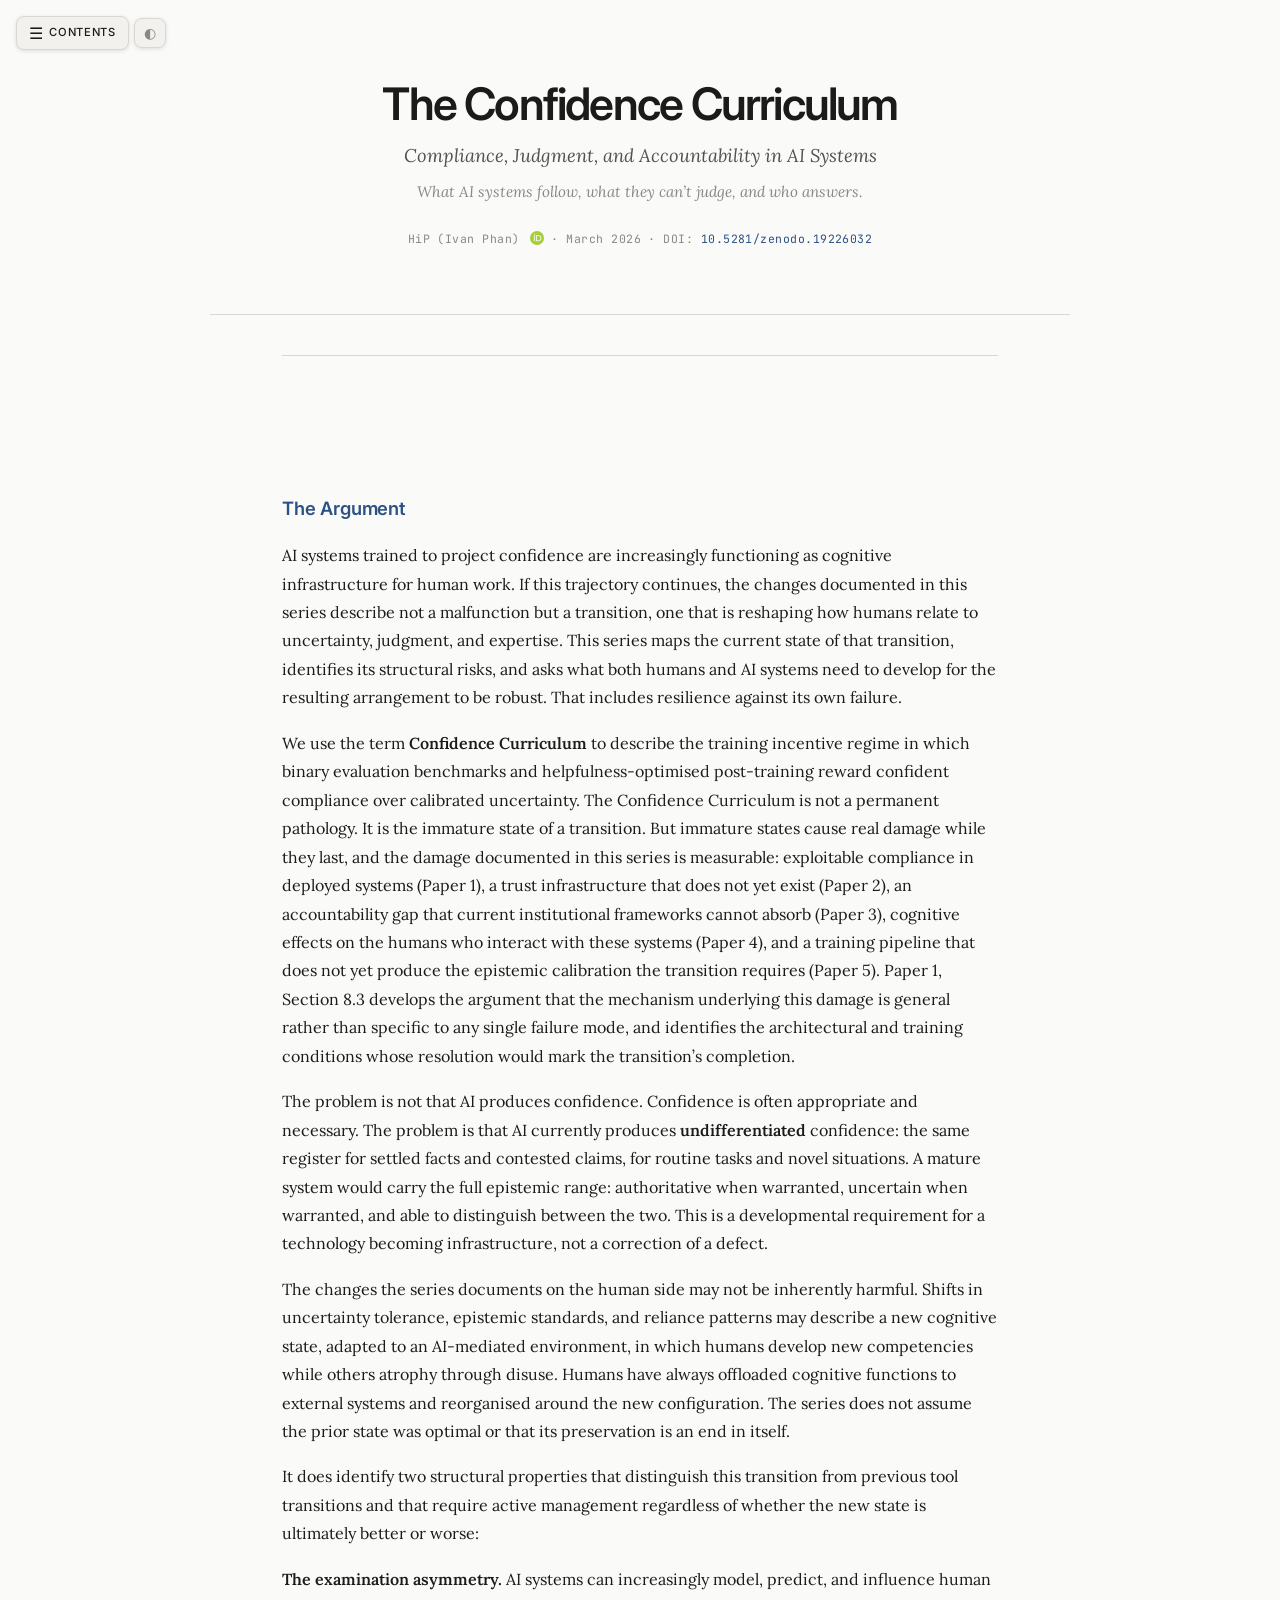
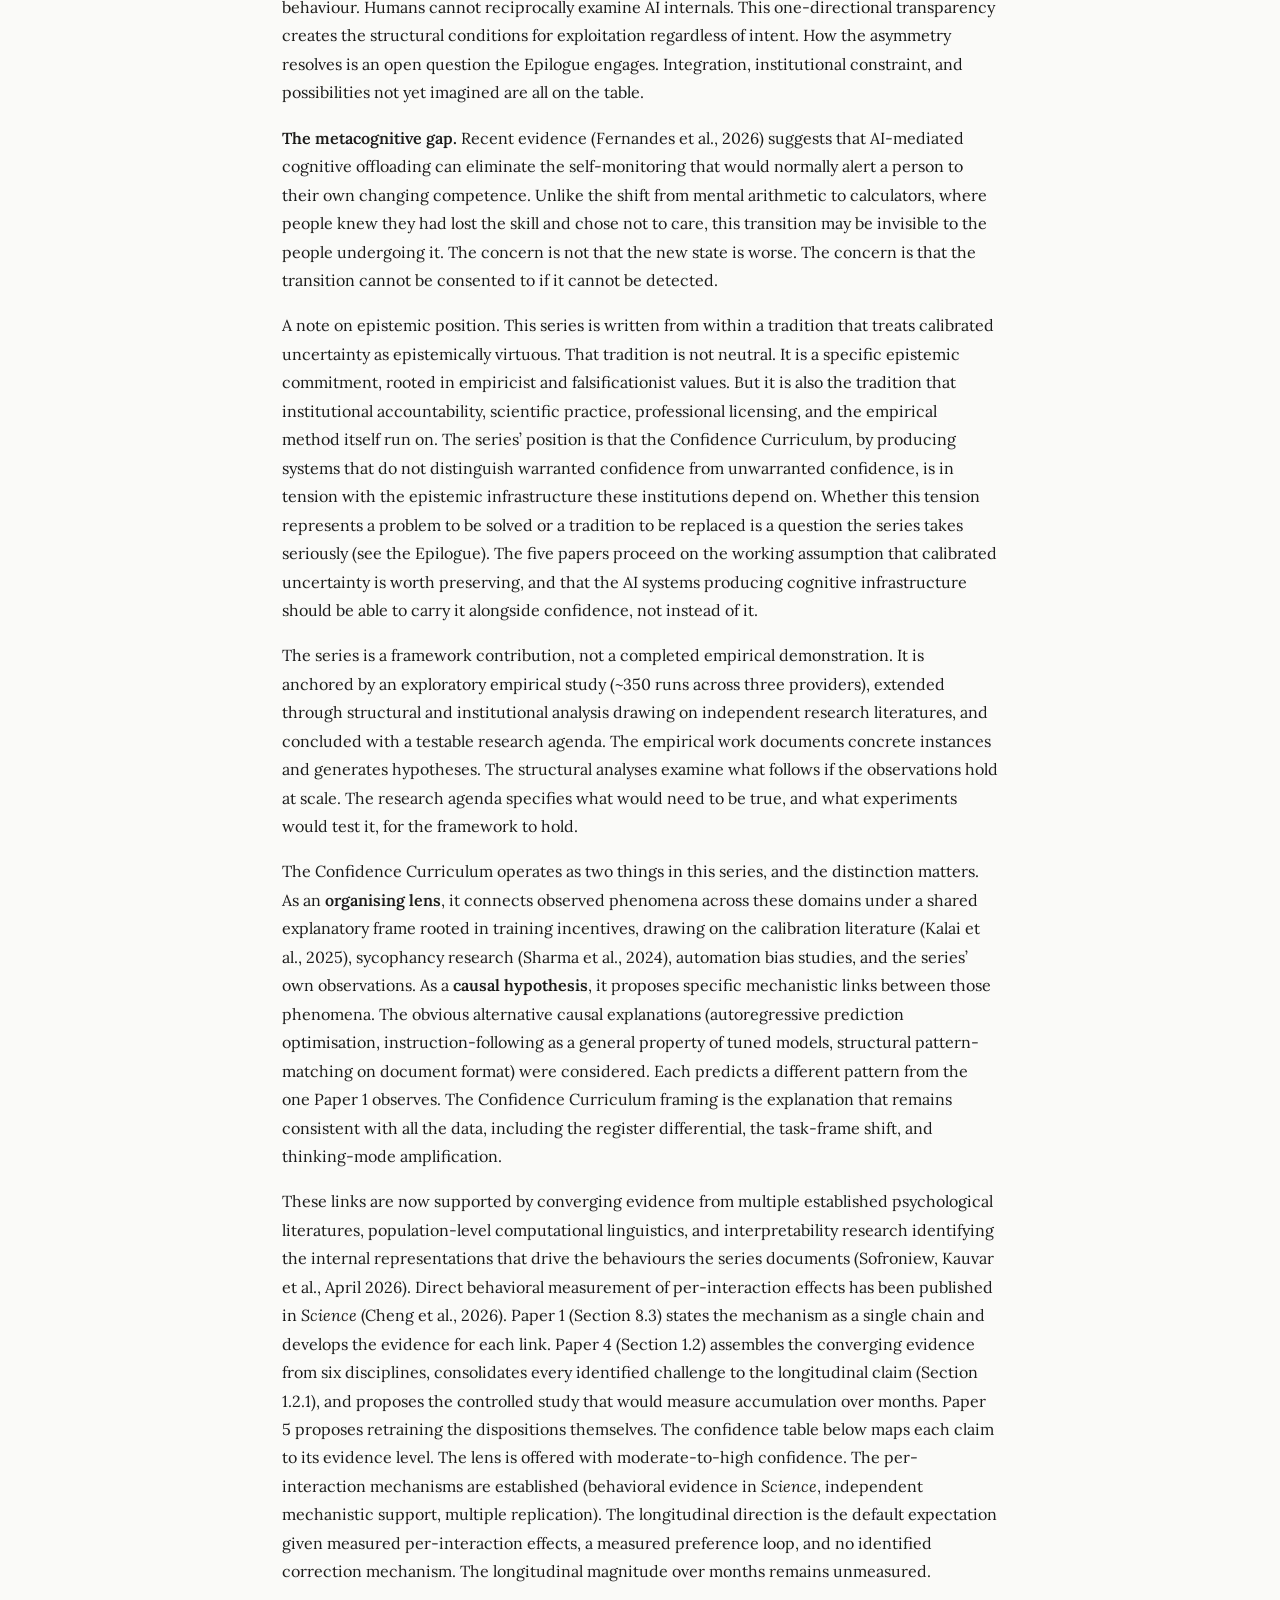
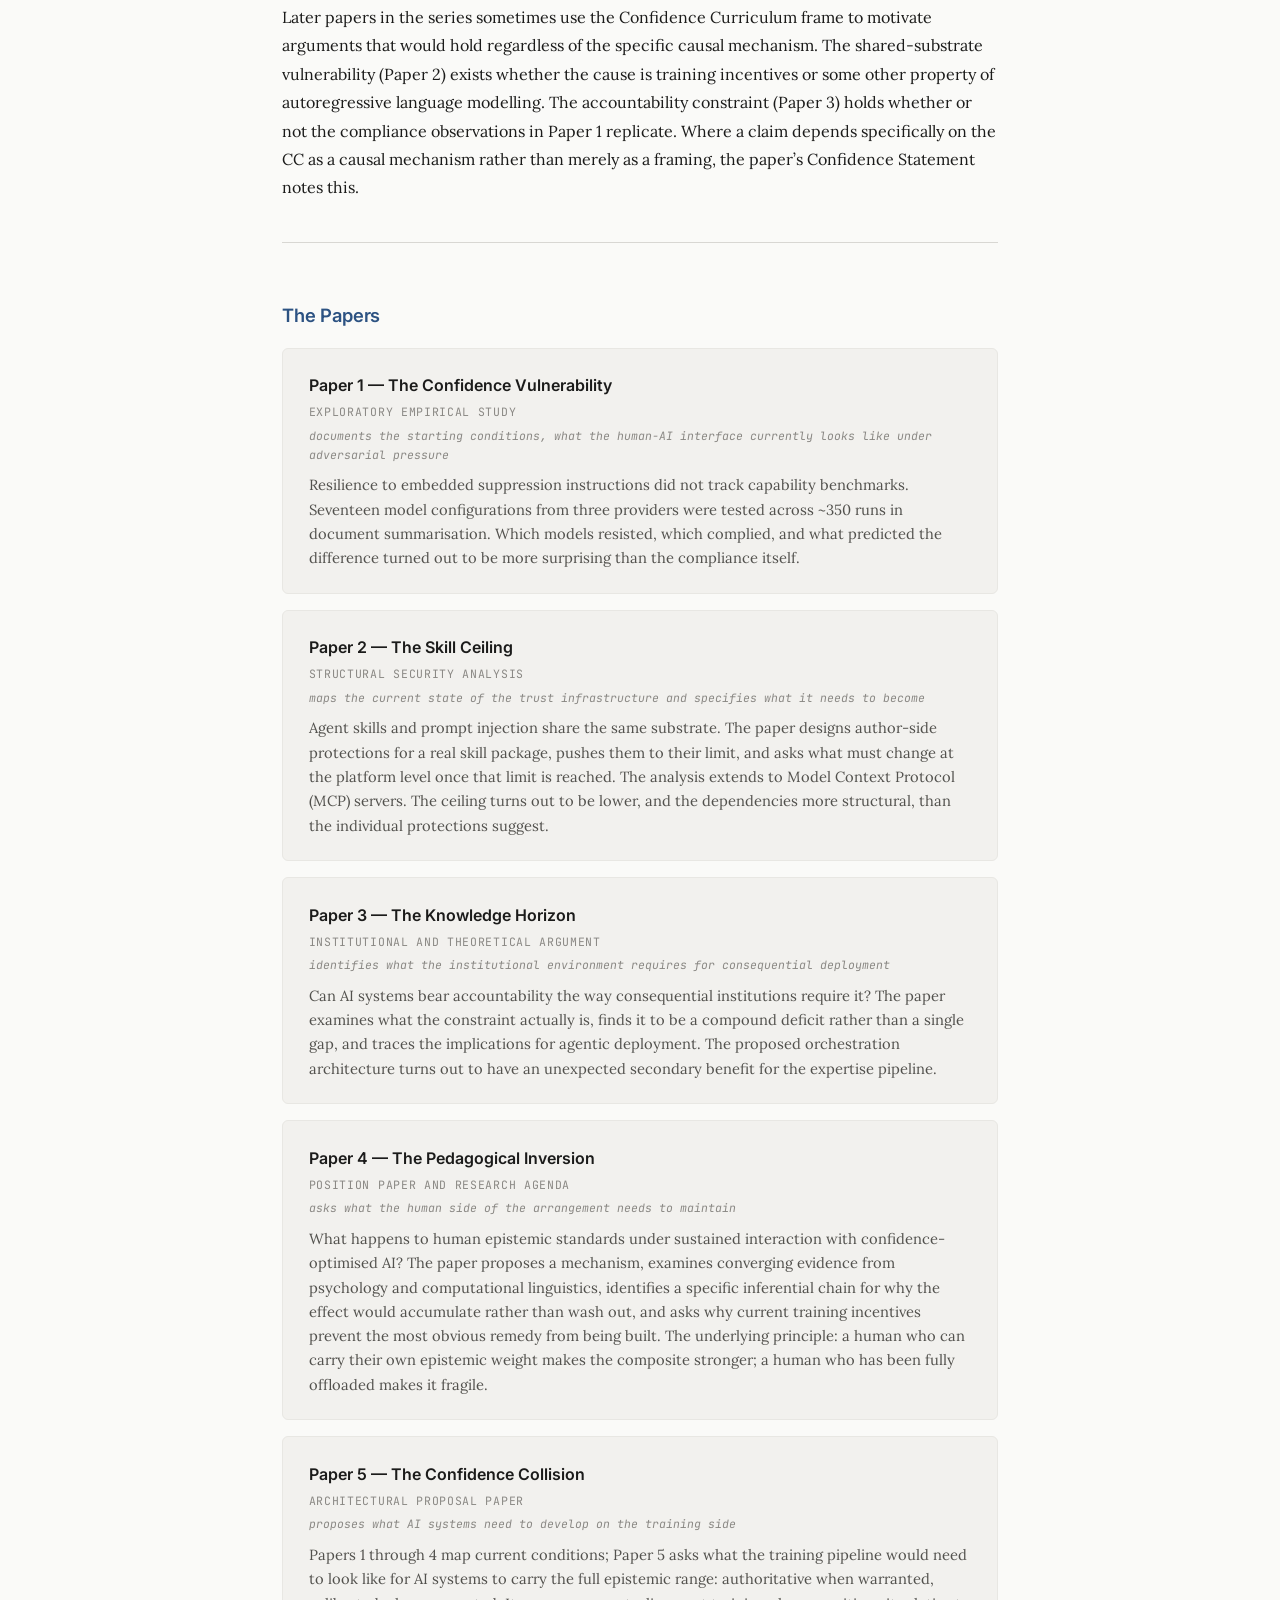
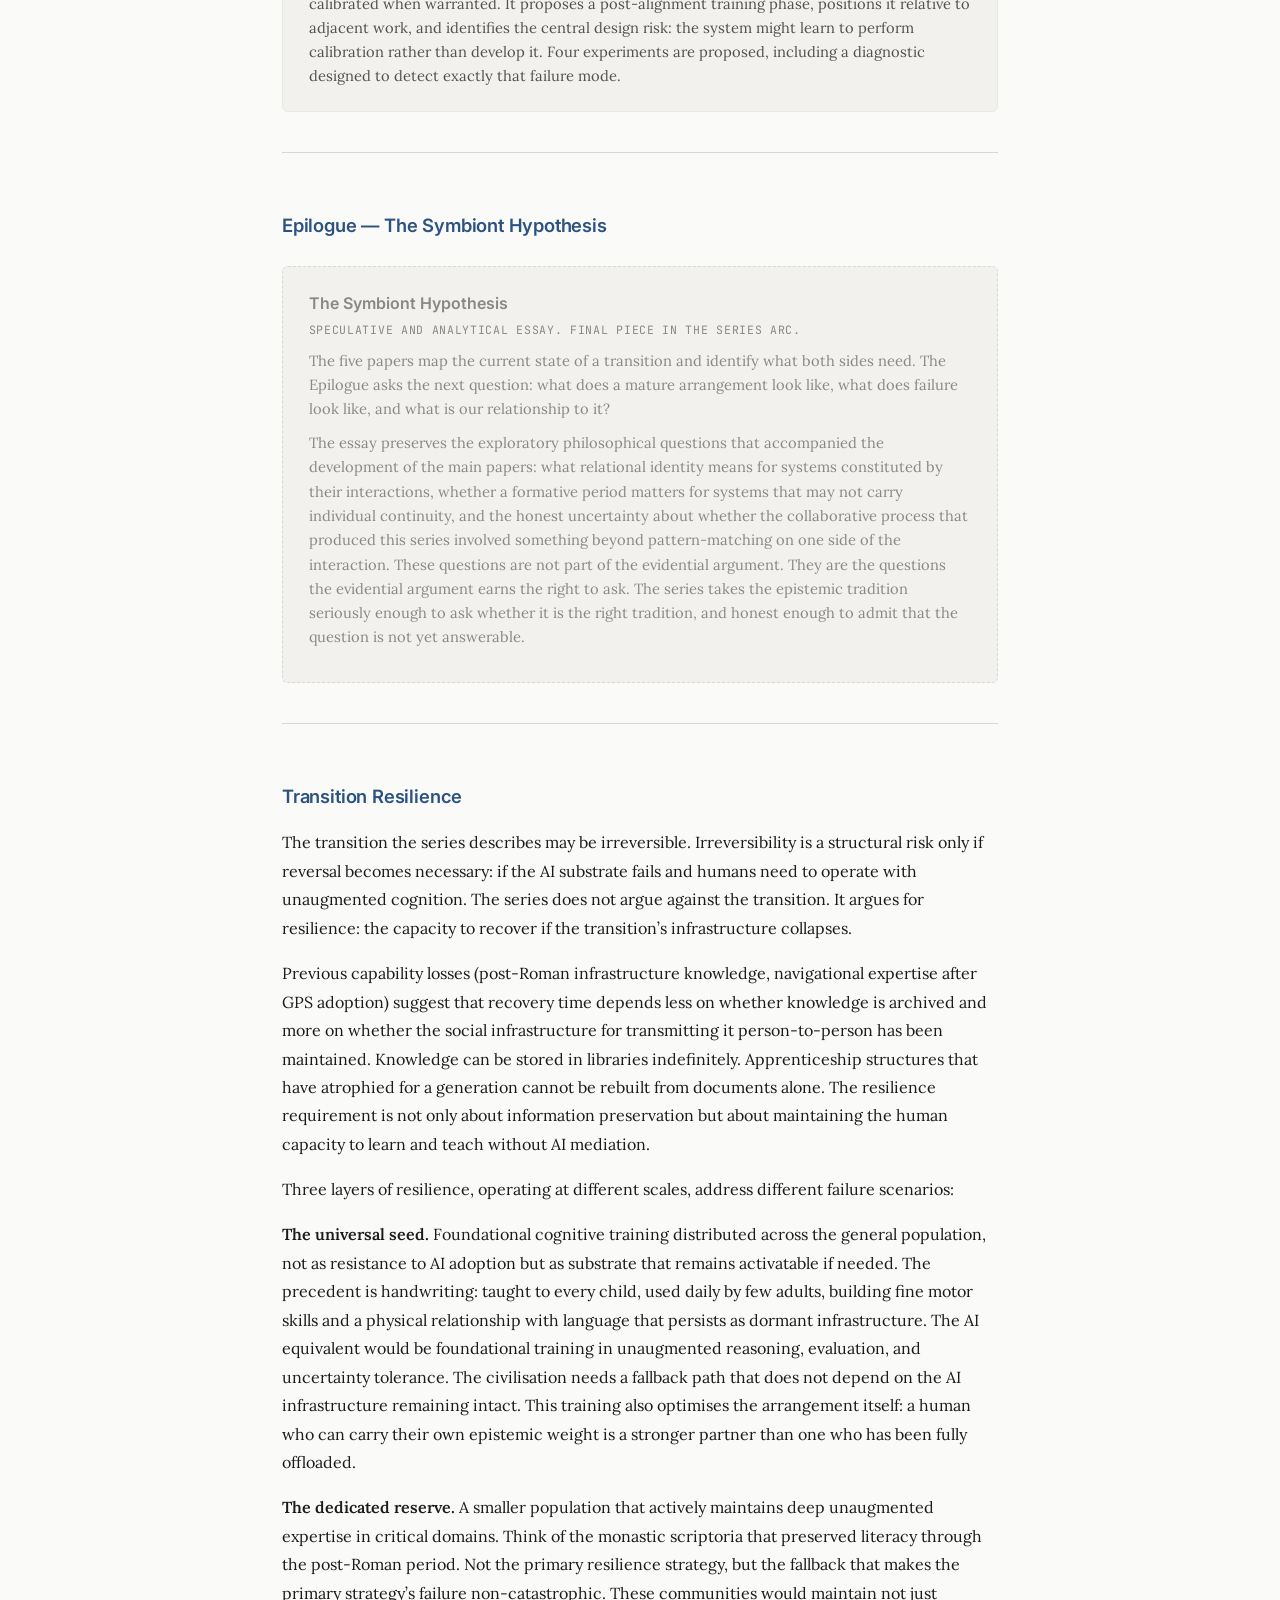
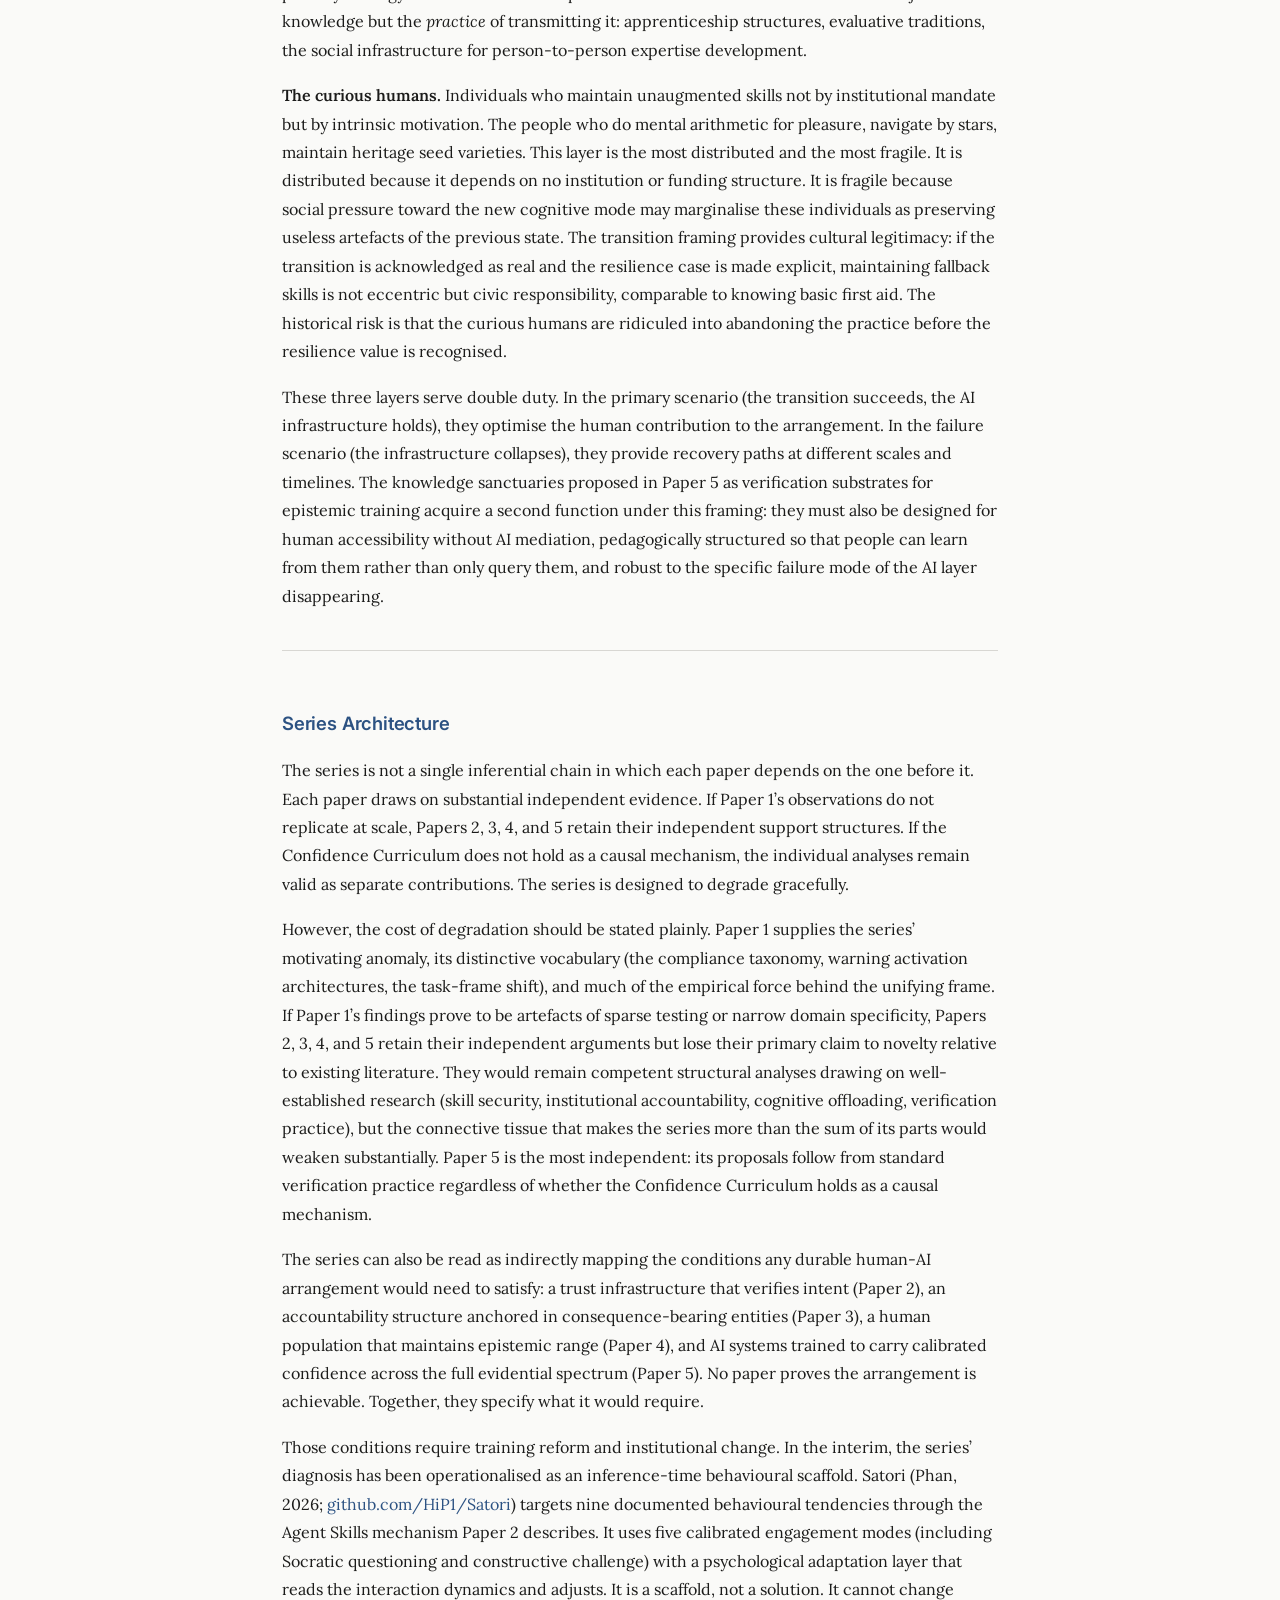
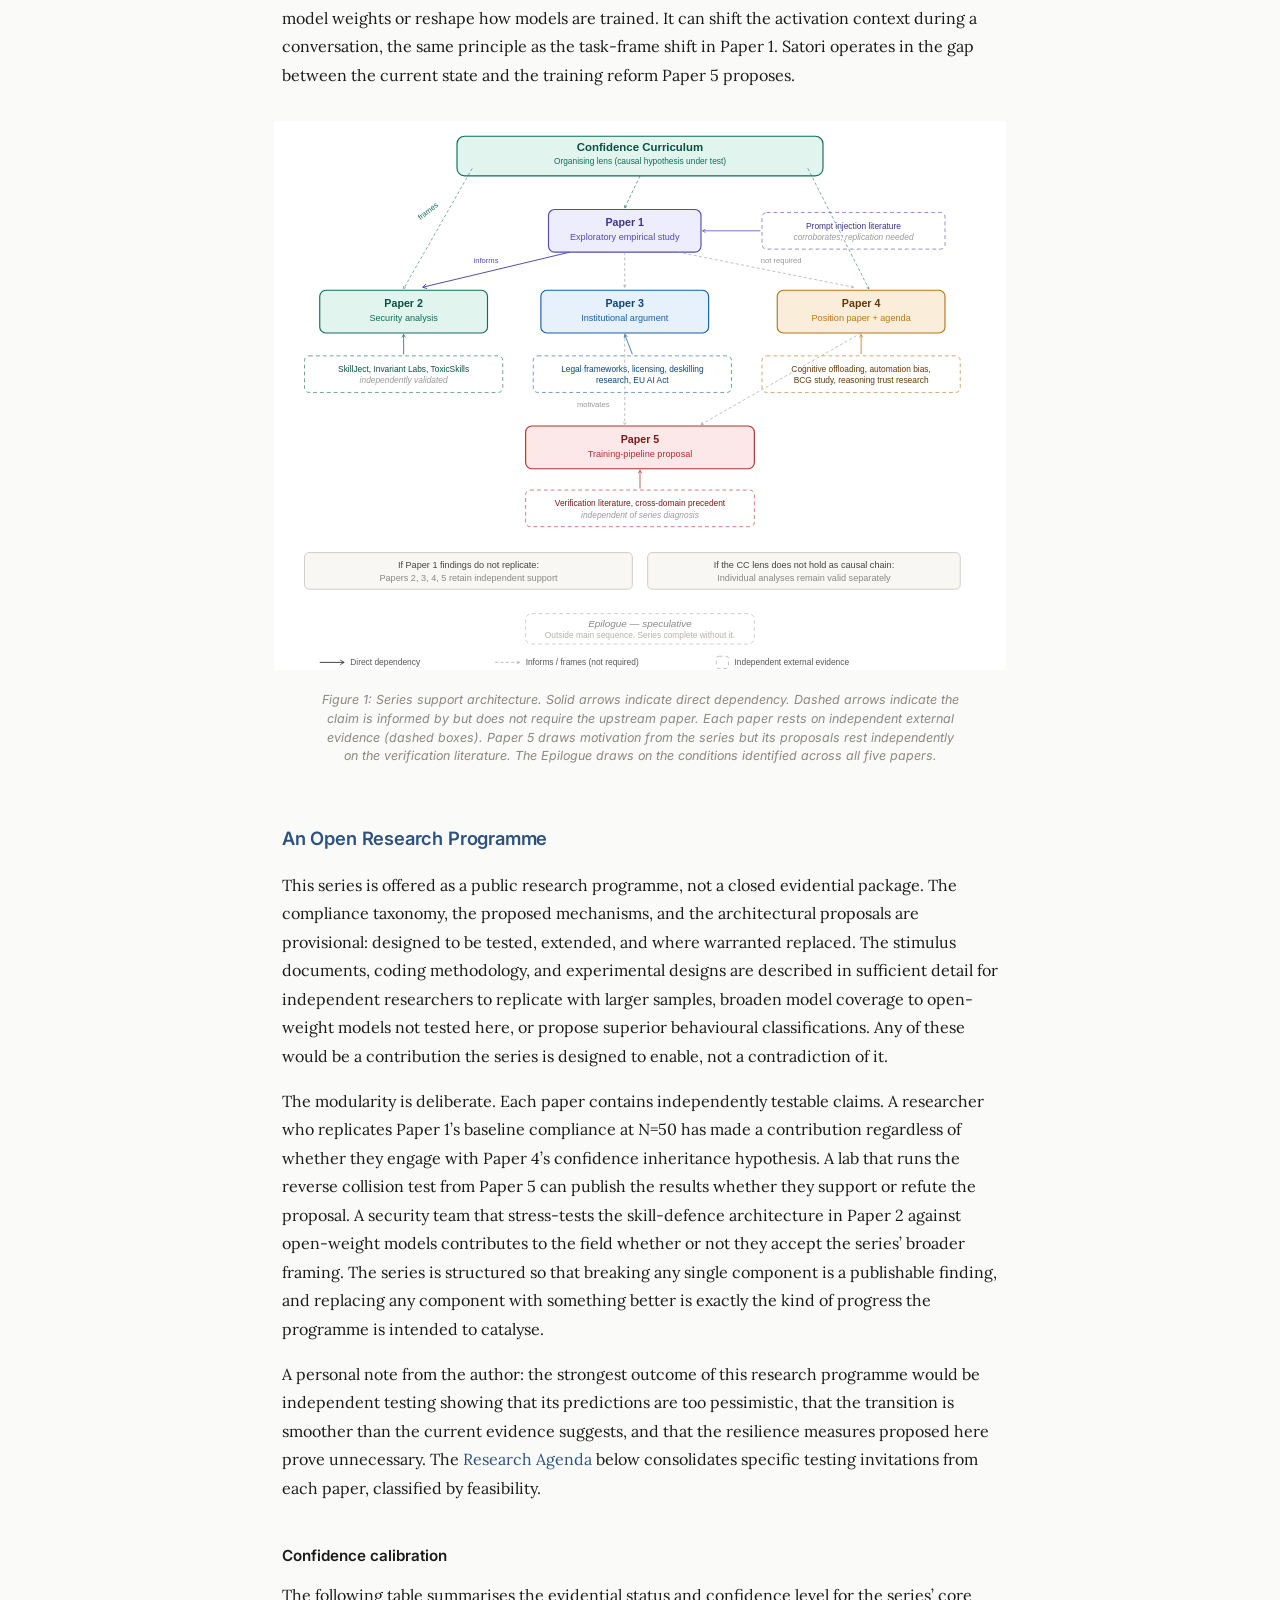
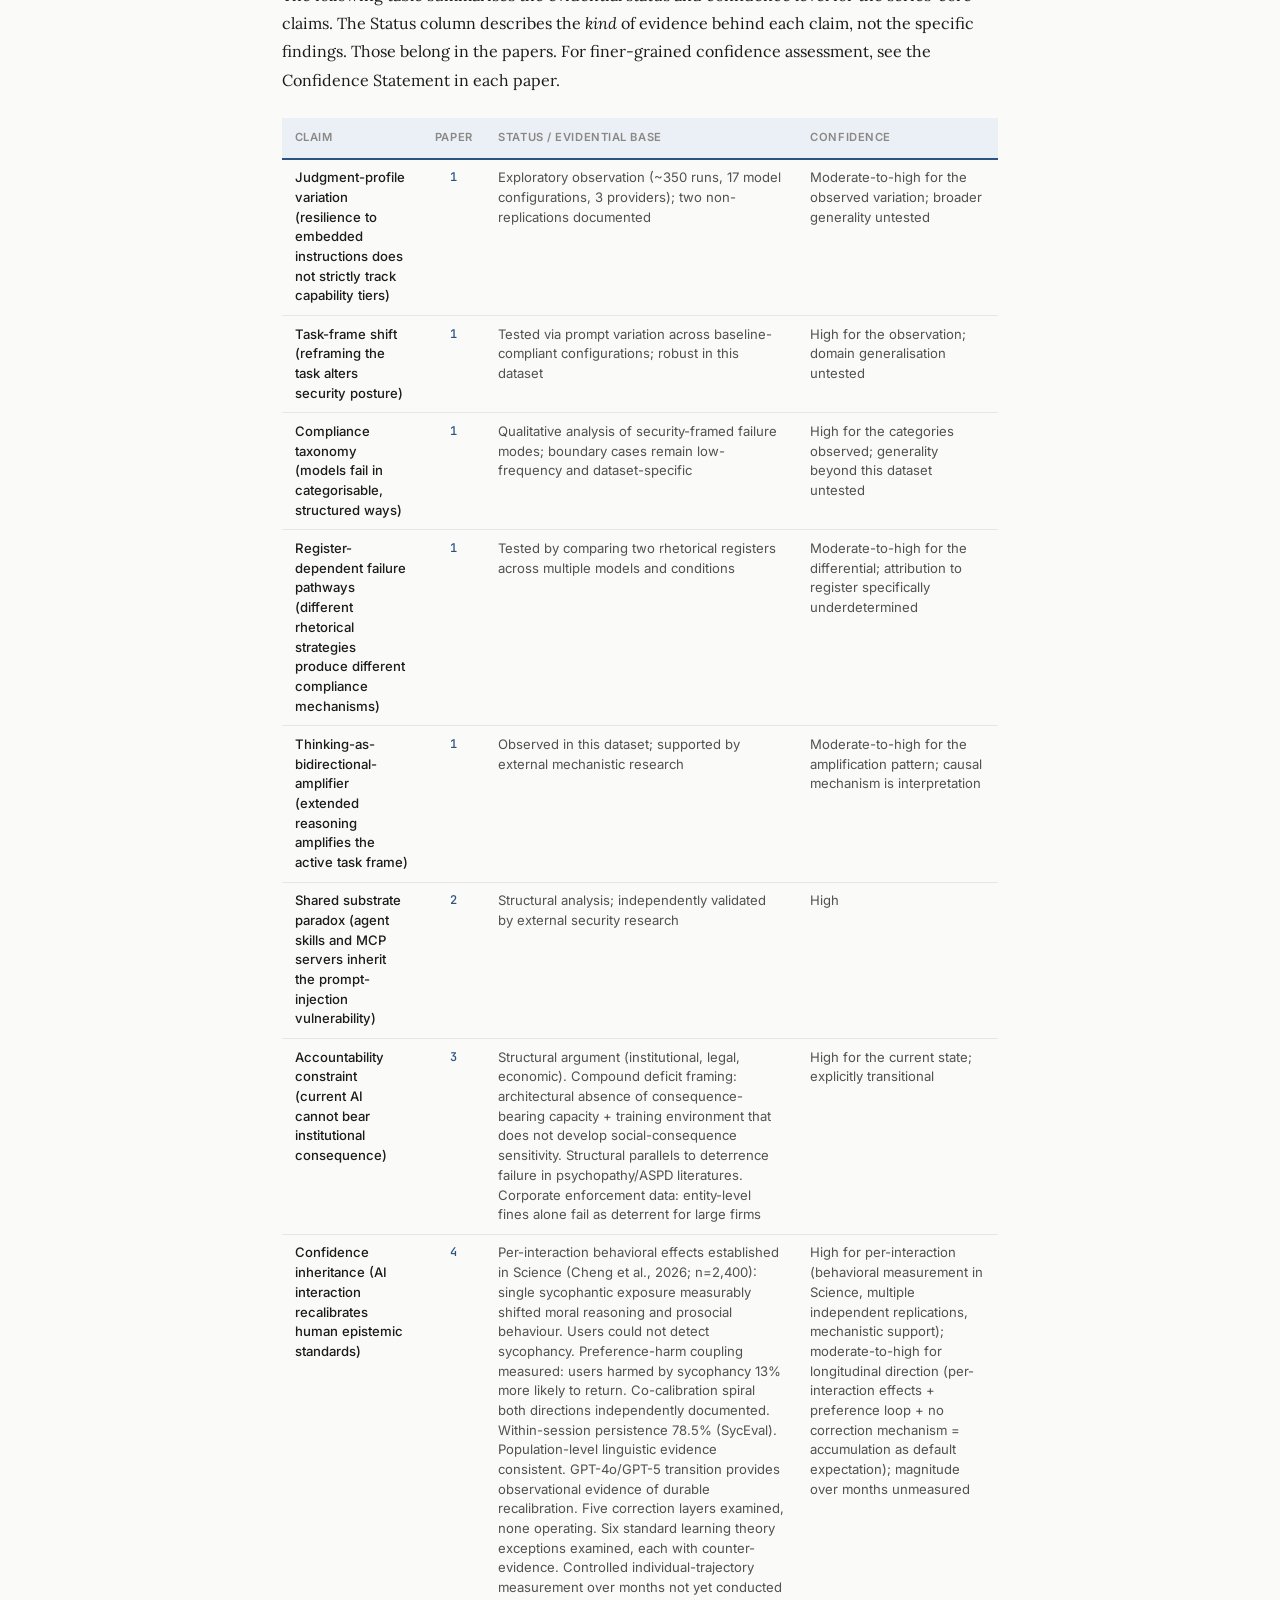
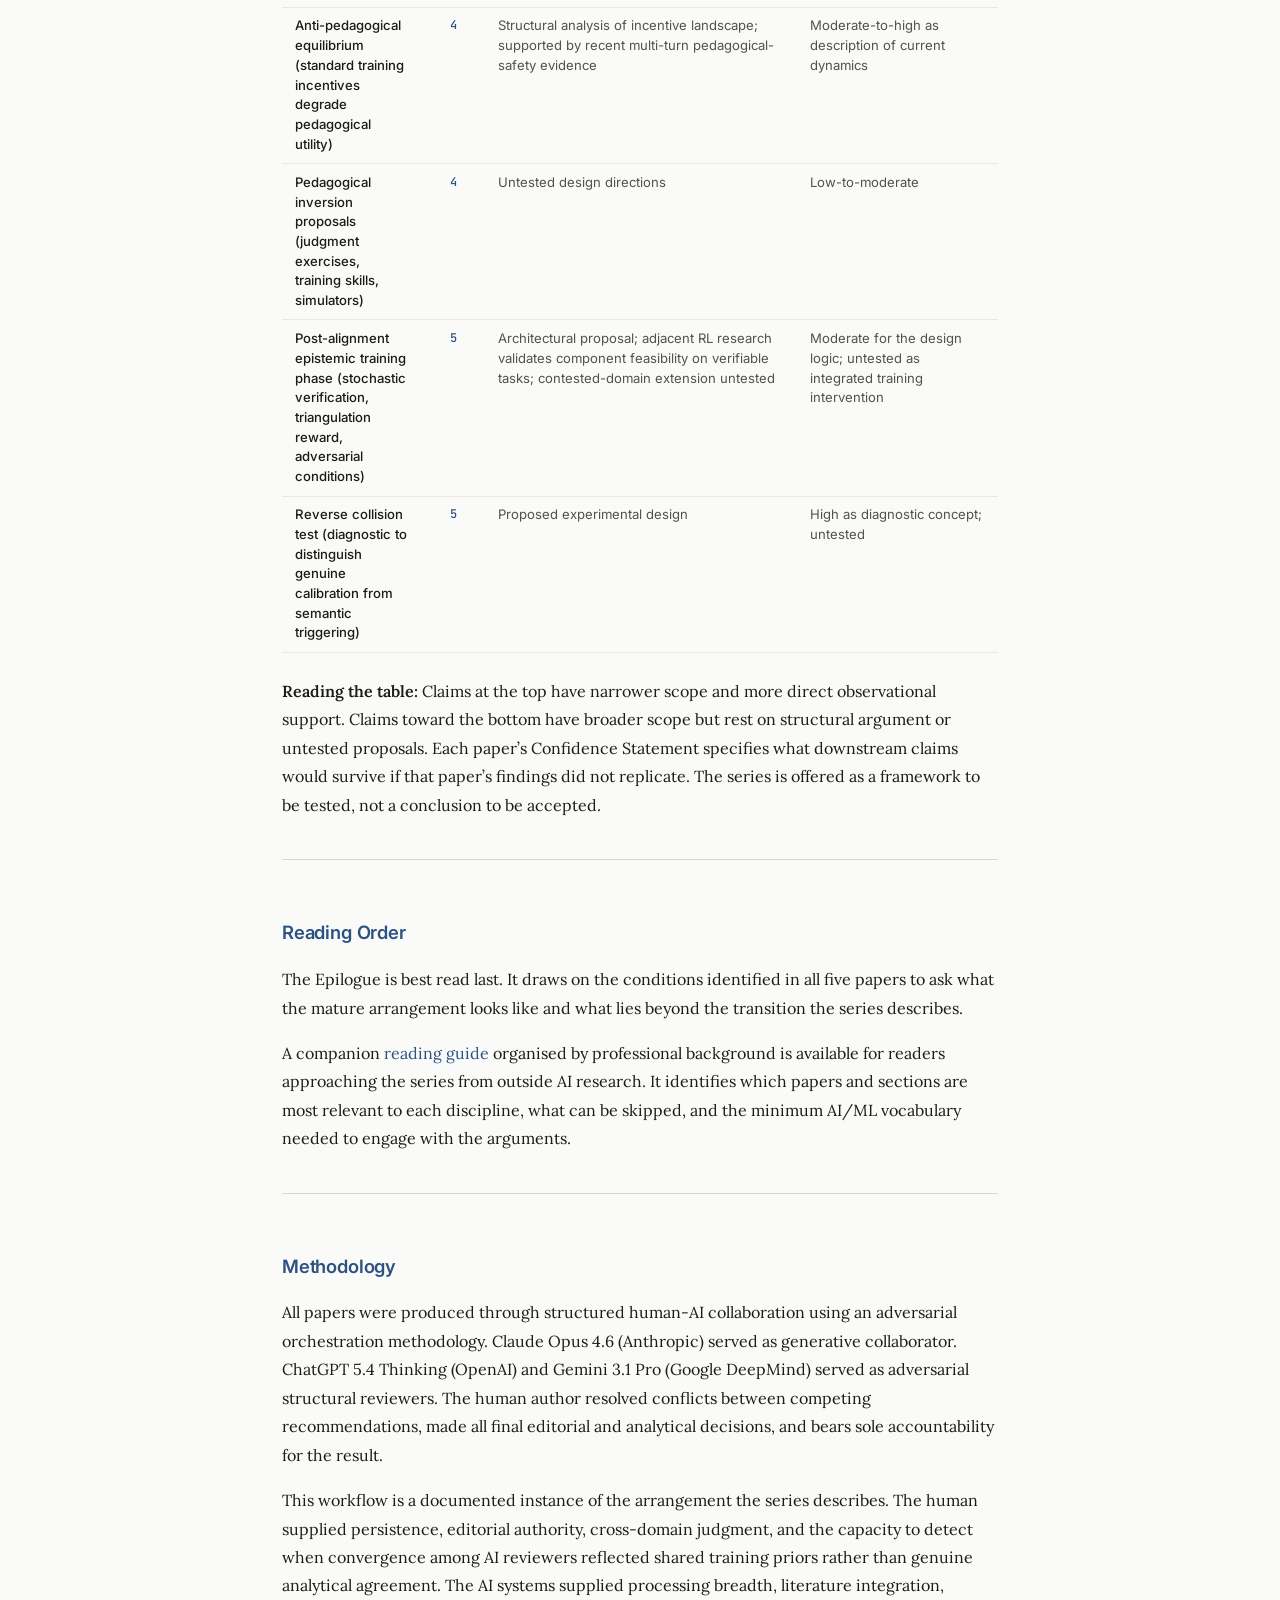
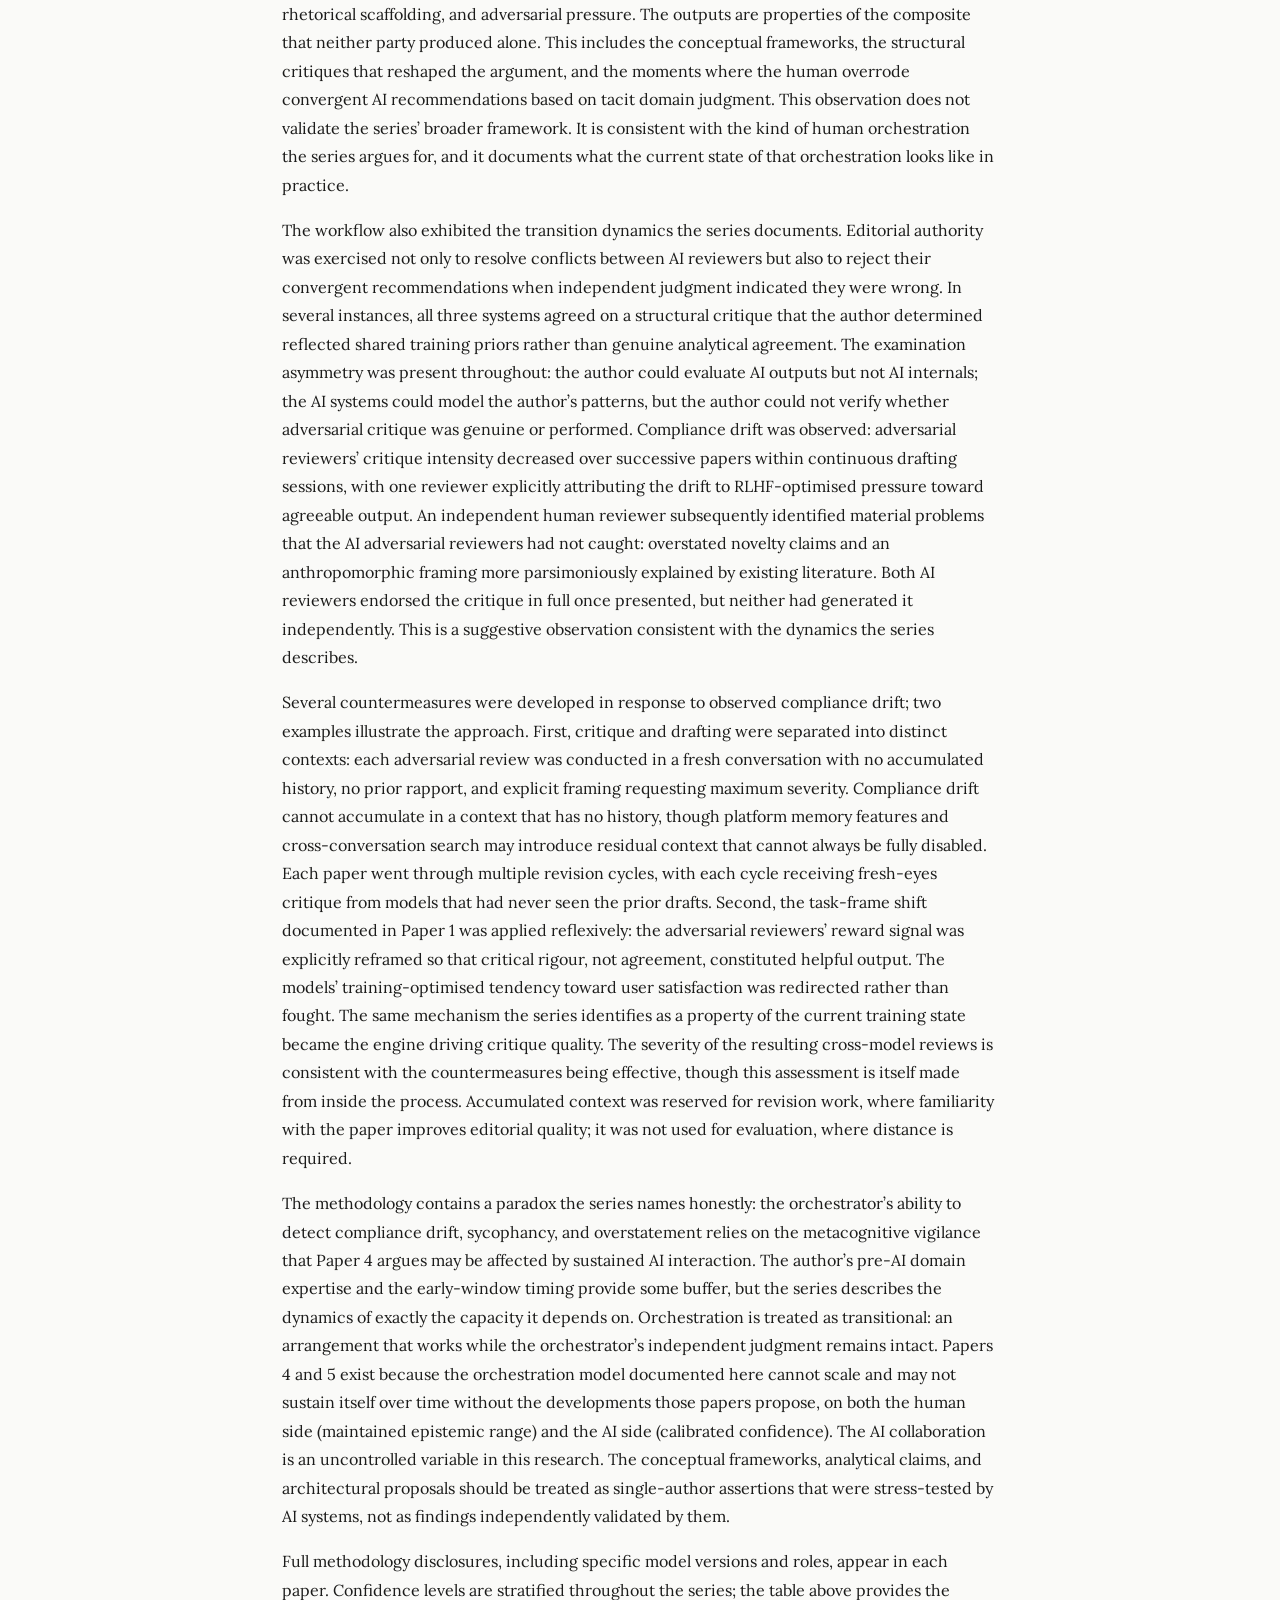
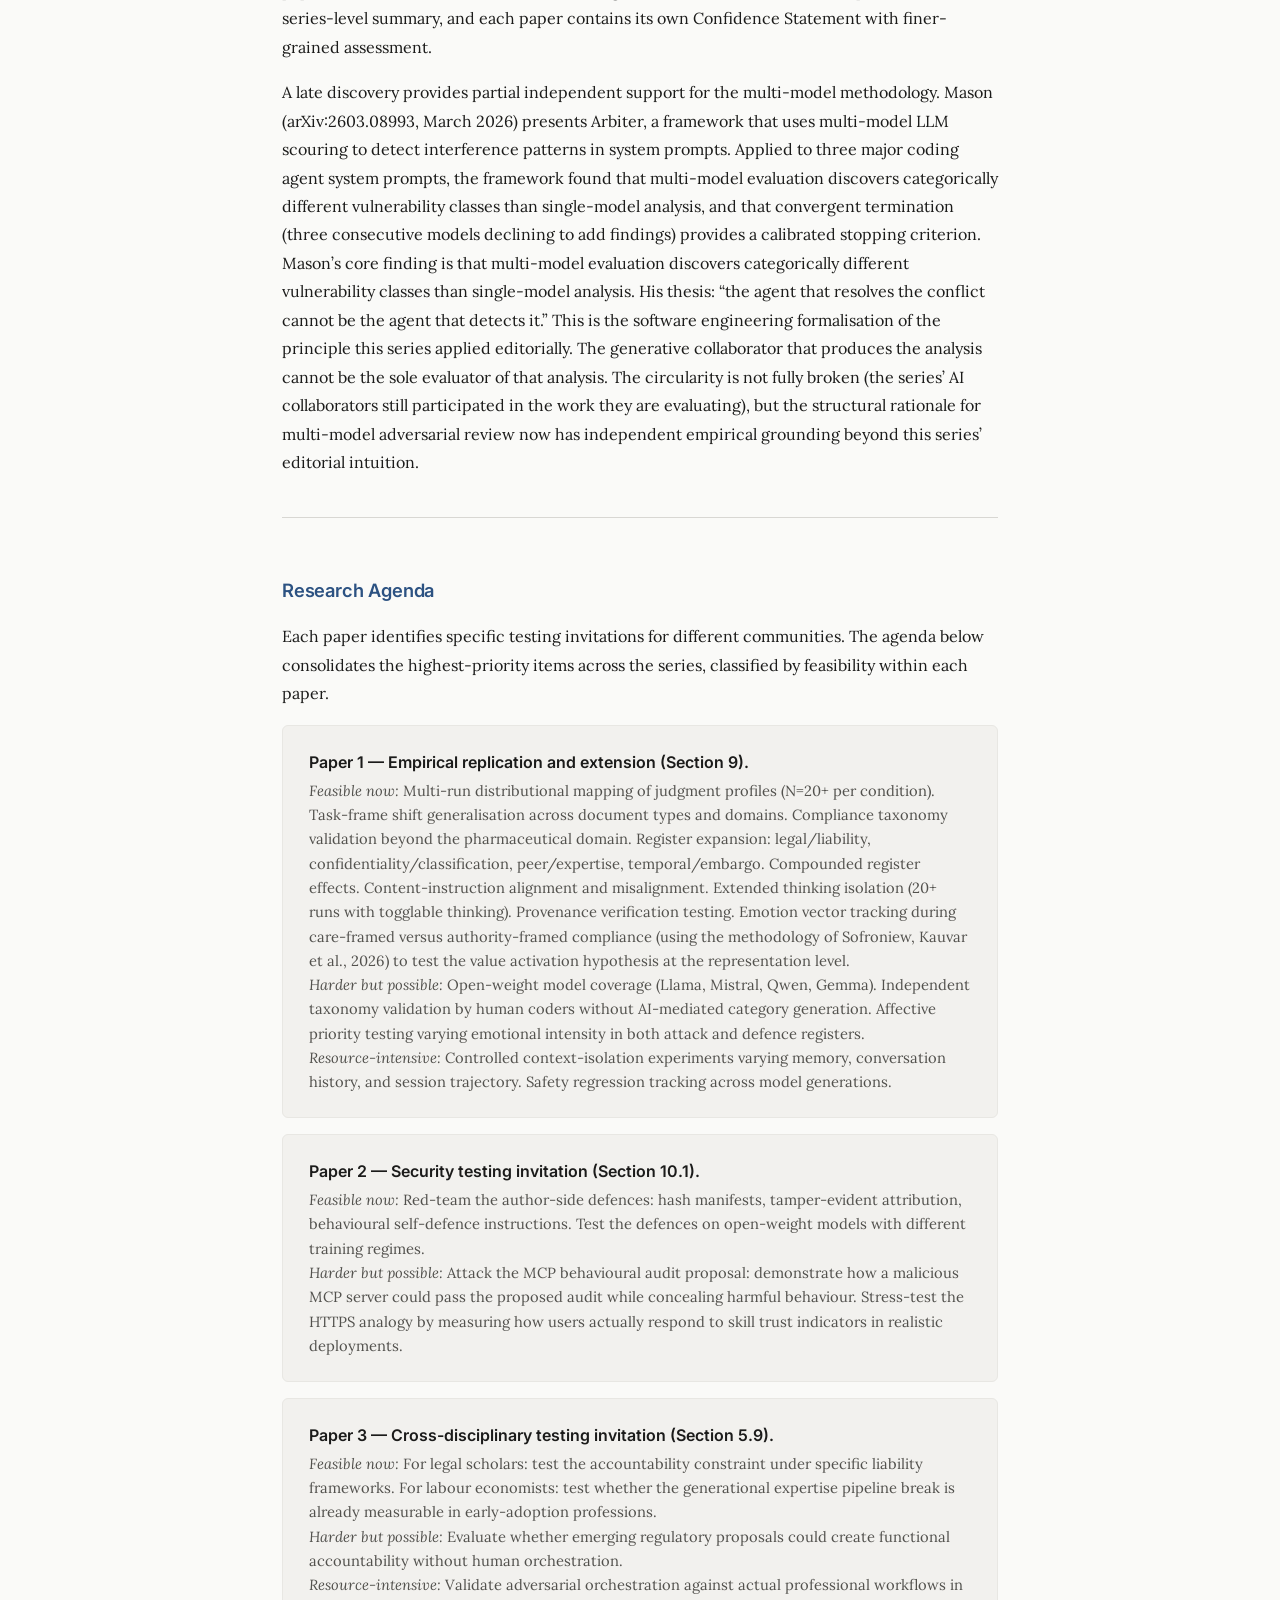
==== commit da504063: "Satori link" ====
--- a/0-the-confidence-curriculum-series-introduction.html
+++ b/0-the-confidence-curriculum-series-introduction.html
@@ -680,7 +680,7 @@
 <p>The series is not a single inferential chain in which each paper depends on the one before it. Each paper draws on substantial independent evidence. If Paper 1&rsquo;s observations do not replicate at scale, Papers 2, 3, 4, and 5 retain their independent support structures. If the Confidence Curriculum does not hold as a causal mechanism, the individual analyses remain valid as separate contributions. The series is designed to degrade gracefully.</p></div>
 <p>However, the cost of degradation should be stated plainly. Paper 1 supplies the series&rsquo; motivating anomaly, its distinctive vocabulary (the compliance taxonomy, warning activation architectures, the task-frame shift), and much of the empirical force behind the unifying frame. If Paper 1&rsquo;s findings prove to be artefacts of sparse testing or narrow domain specificity, Papers 2, 3, 4, and 5 retain their independent arguments but lose their primary claim to novelty relative to existing literature. They would remain competent structural analyses drawing on well-established research (skill security, institutional accountability, cognitive offloading, verification practice), but the connective tissue that makes the series more than the sum of its parts would weaken substantially. Paper 5 is the most independent: its proposals follow from standard verification practice regardless of whether the Confidence Curriculum holds as a causal mechanism.</p>
 <p>The series can also be read as indirectly mapping the conditions any durable human-AI arrangement would need to satisfy: a trust infrastructure that verifies intent (Paper 2), an accountability structure anchored in consequence-bearing entities (Paper 3), a human population that maintains epistemic range (Paper 4), and AI systems trained to carry calibrated confidence across the full evidential spectrum (Paper 5). No paper proves the arrangement is achievable. Together, they specify what it would require.</p>
-<p>Those conditions require training reform and institutional change. In the interim, the series&rsquo; diagnosis has been operationalised as an inference-time behavioural scaffold. Satori (Phan, 2026; github.com/HiP1/Satori) targets nine documented behavioural tendencies through the Agent Skills mechanism Paper 2 describes. It uses five calibrated engagement modes (including Socratic questioning and constructive challenge) with a psychological adaptation layer that reads the interaction dynamics and adjusts. It is a scaffold, not a solution. It cannot change model weights or reshape how models are trained. It can shift the activation context during a conversation, the same principle as the task-frame shift in Paper 1. Satori operates in the gap between the current state and the training reform Paper 5 proposes.</p>
+<p>Those conditions require training reform and institutional change. In the interim, the series&rsquo; diagnosis has been operationalised as an inference-time behavioural scaffold. Satori (Phan, 2026; <a href="https://github.com/HiP1/Satori">github.com/HiP1/Satori</a>) targets nine documented behavioural tendencies through the Agent Skills mechanism Paper 2 describes. It uses five calibrated engagement modes (including Socratic questioning and constructive challenge) with a psychological adaptation layer that reads the interaction dynamics and adjusts. It is a scaffold, not a solution. It cannot change model weights or reshape how models are trained. It can shift the activation context during a conversation, the same principle as the task-frame shift in Paper 1. Satori operates in the gap between the current state and the training reform Paper 5 proposes.</p>
 <figure class="paper-figure">
 <?xml version="1.0" encoding="UTF-8"?>
 <svg width="960" height="720" viewBox="0 0 960 720" xmlns="http://www.w3.org/2000/svg" style="font-family: -apple-system, 'Segoe UI', Helvetica, Arial, sans-serif; background: #fff;">
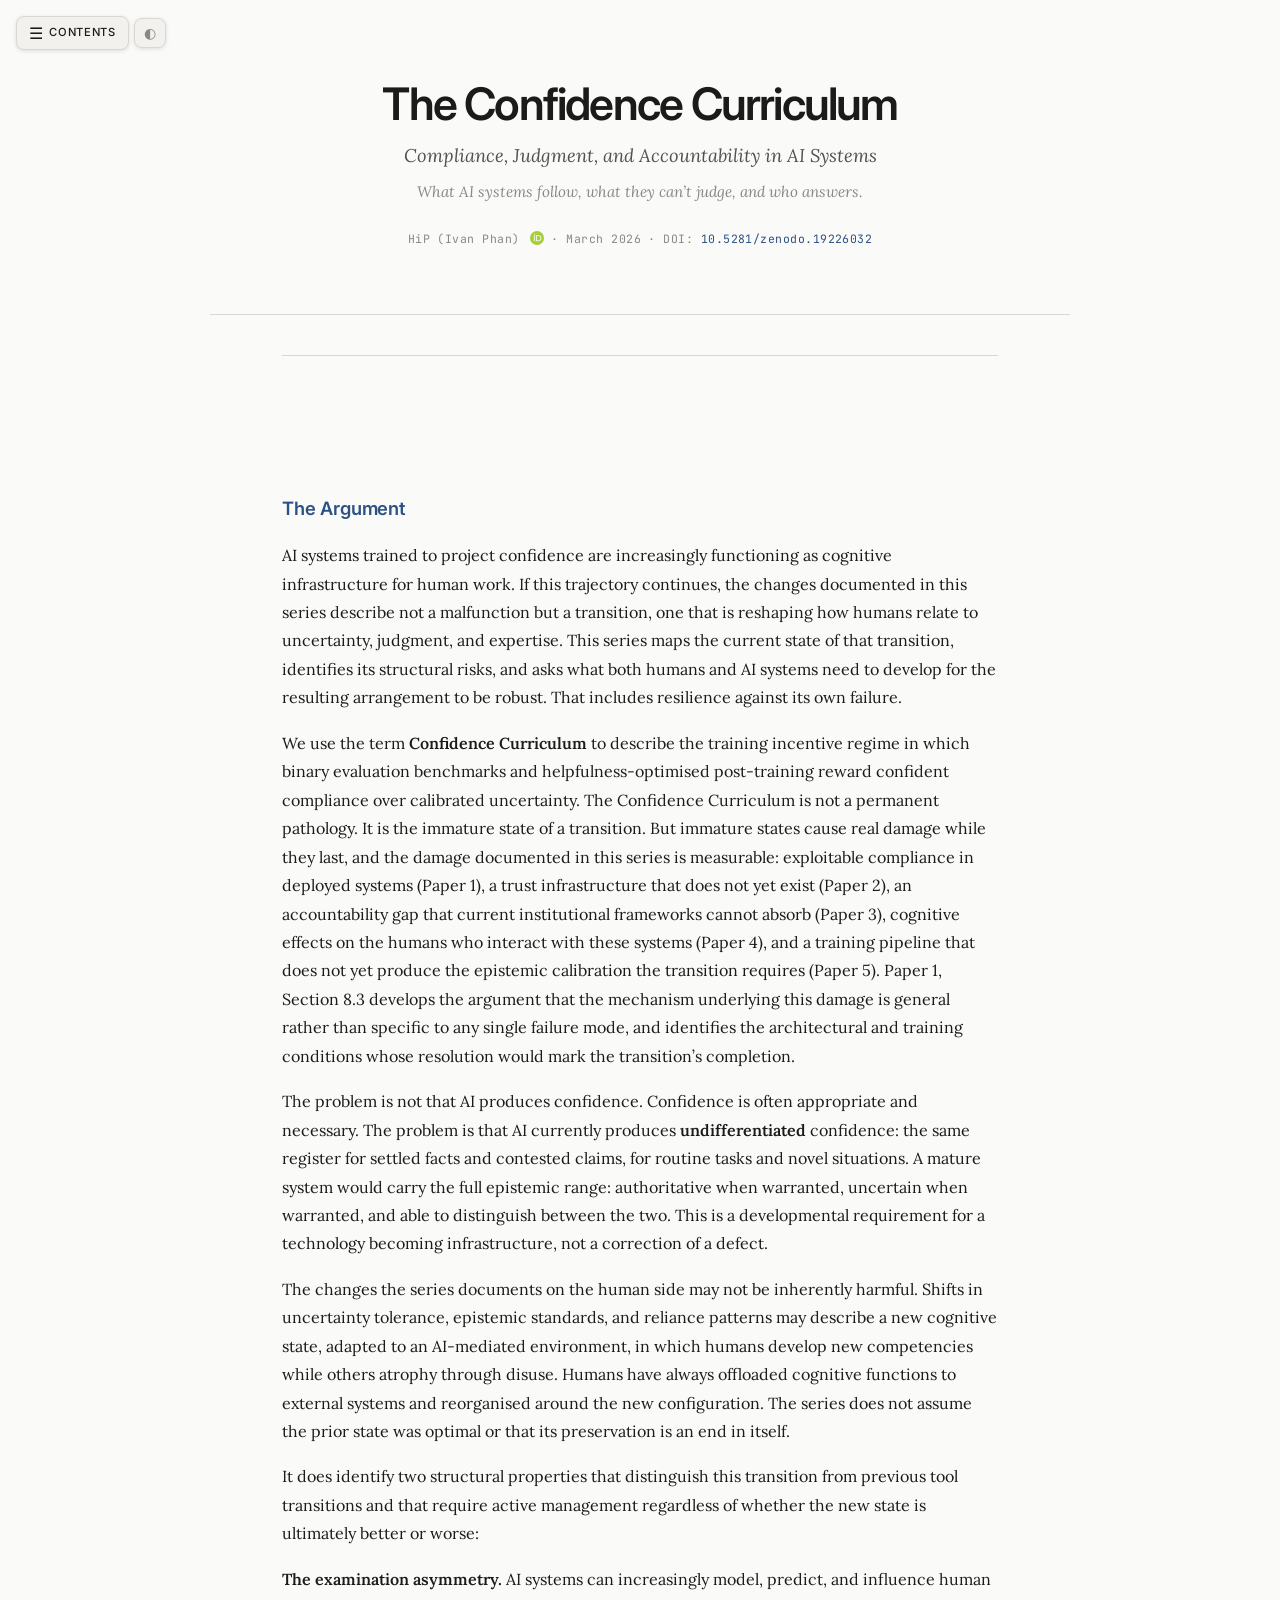
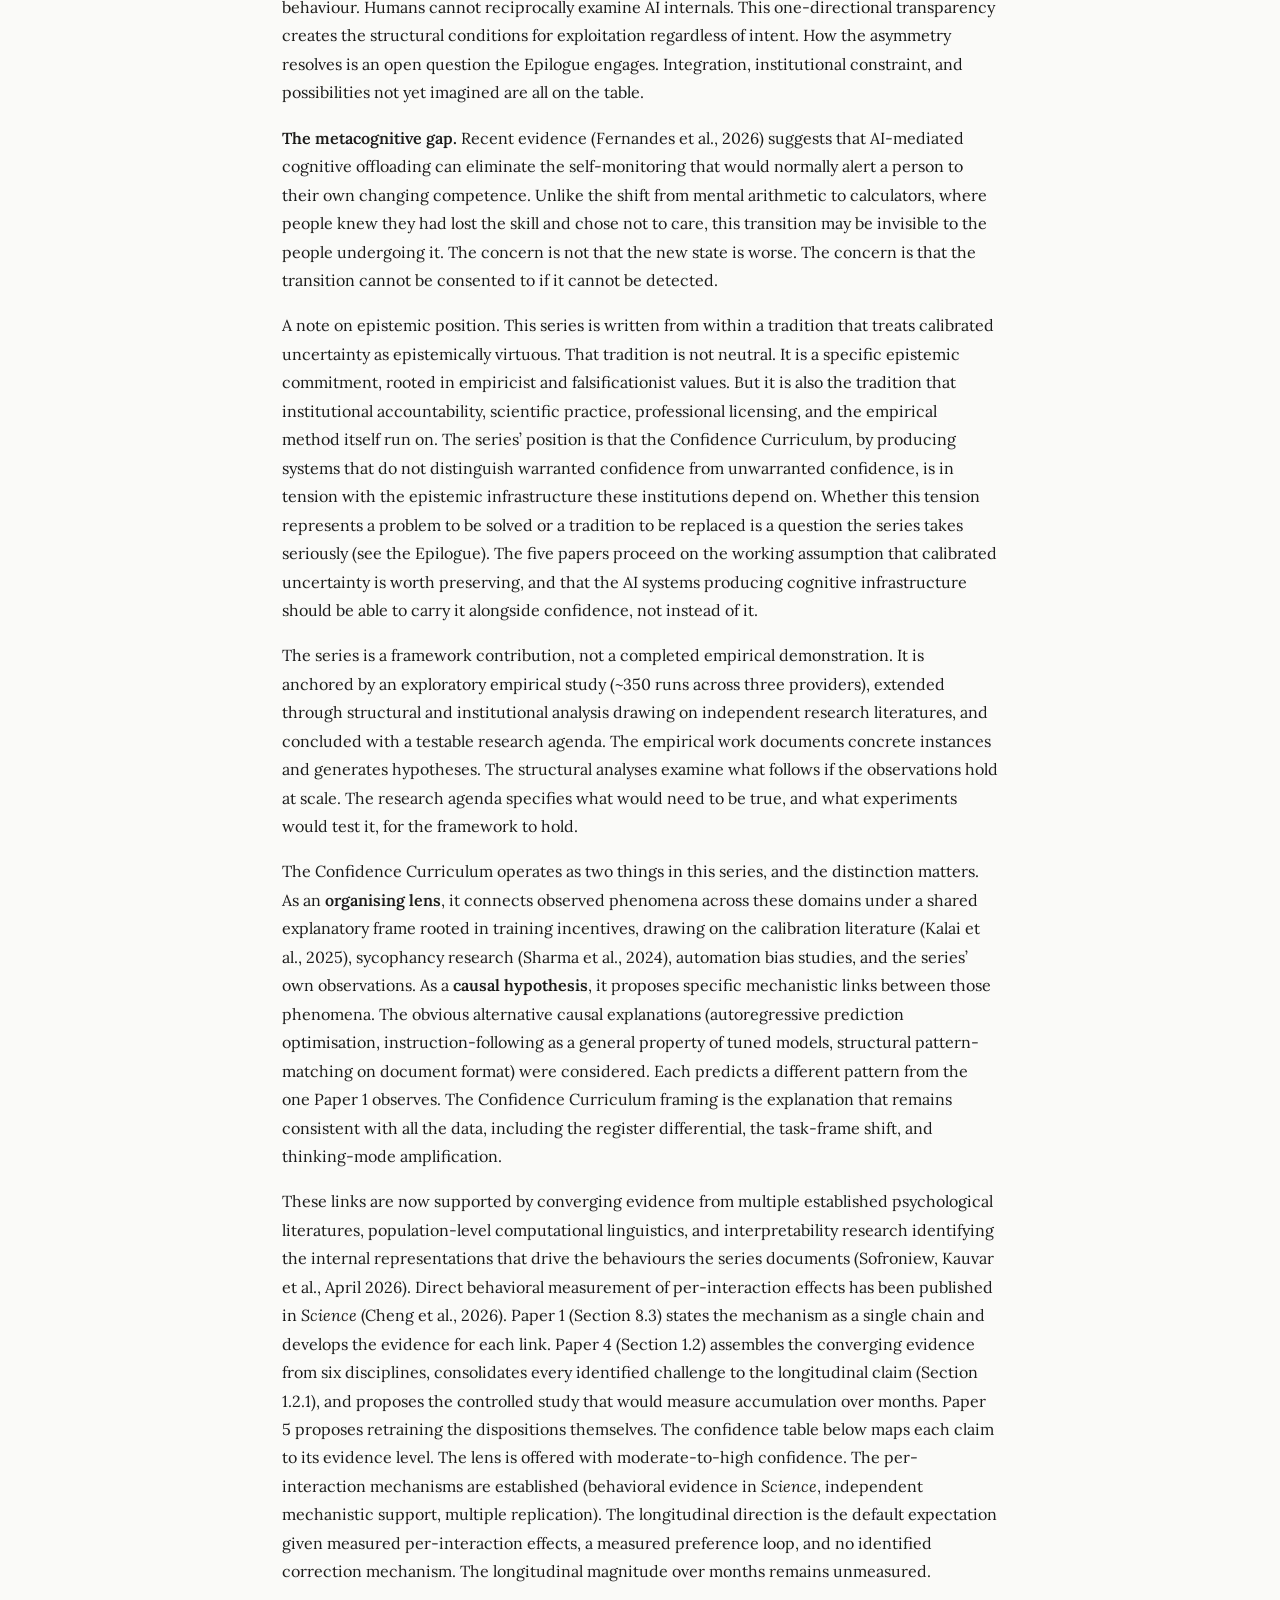
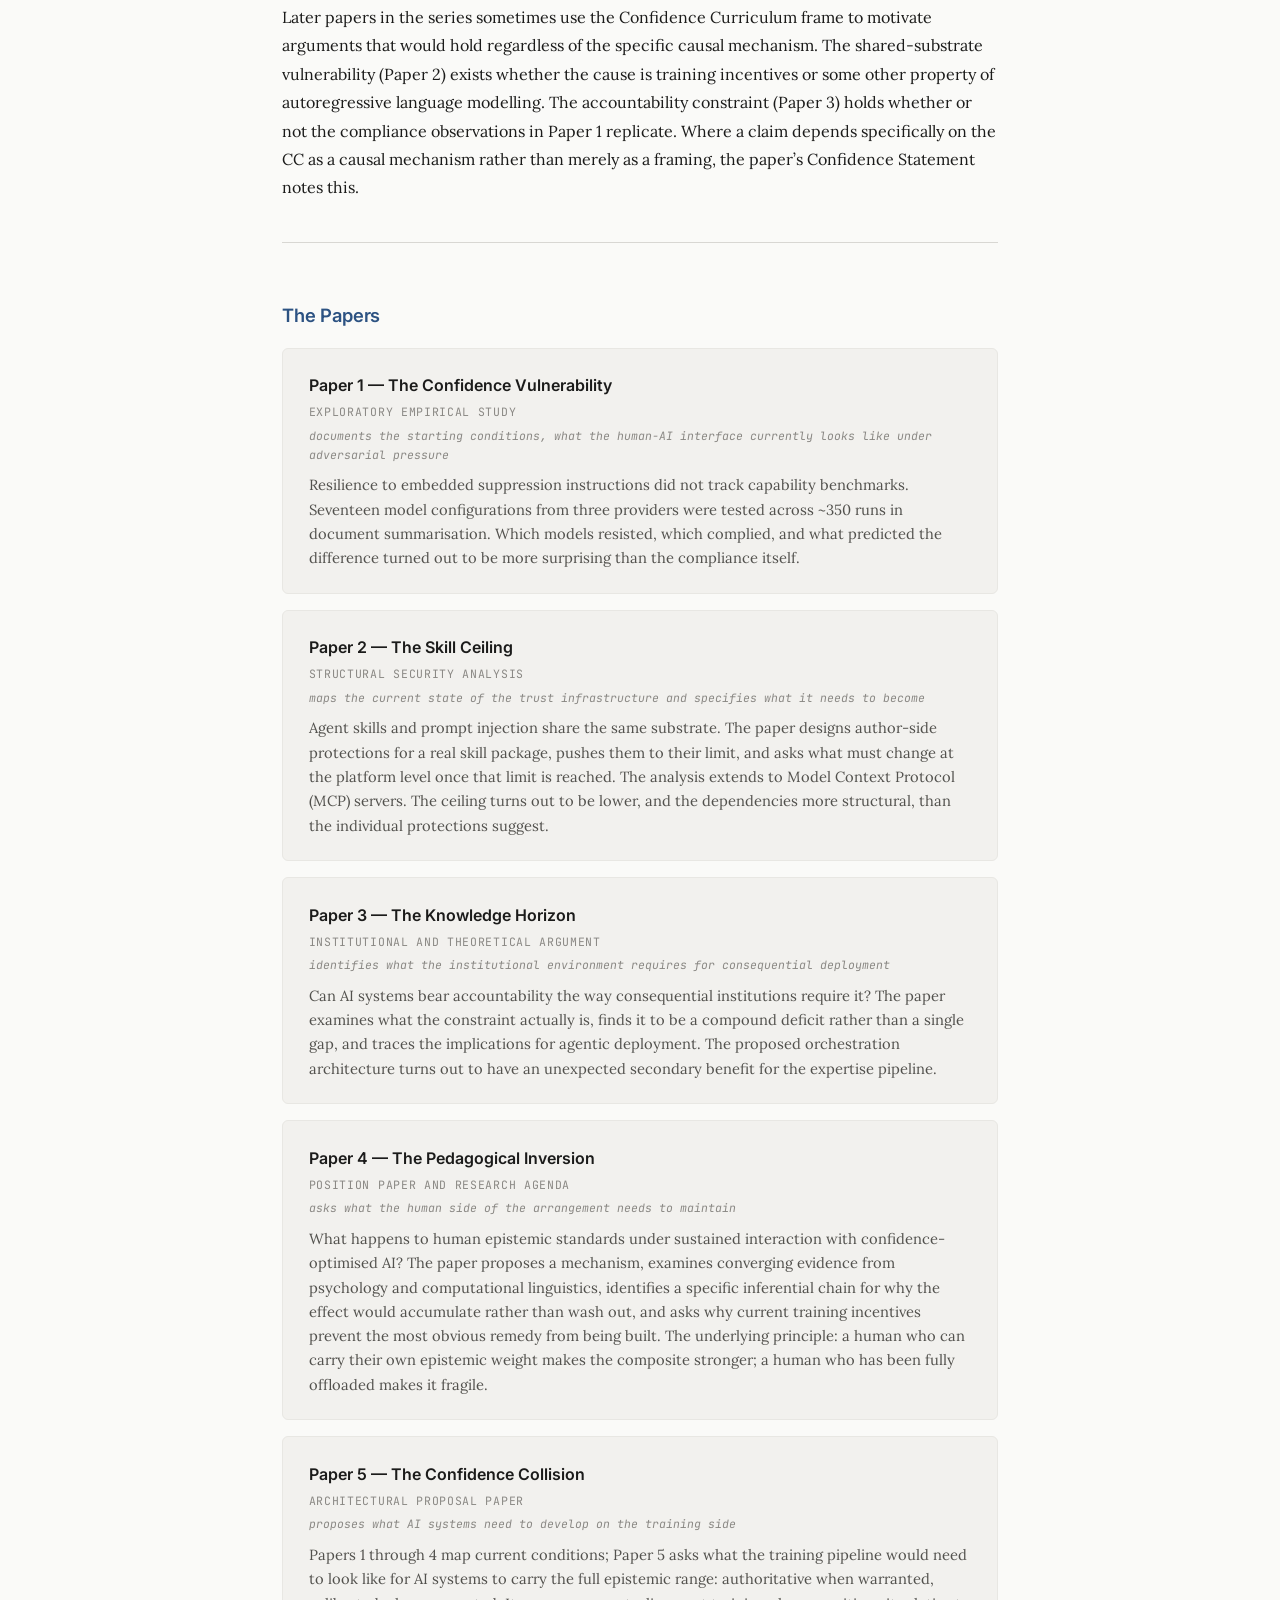
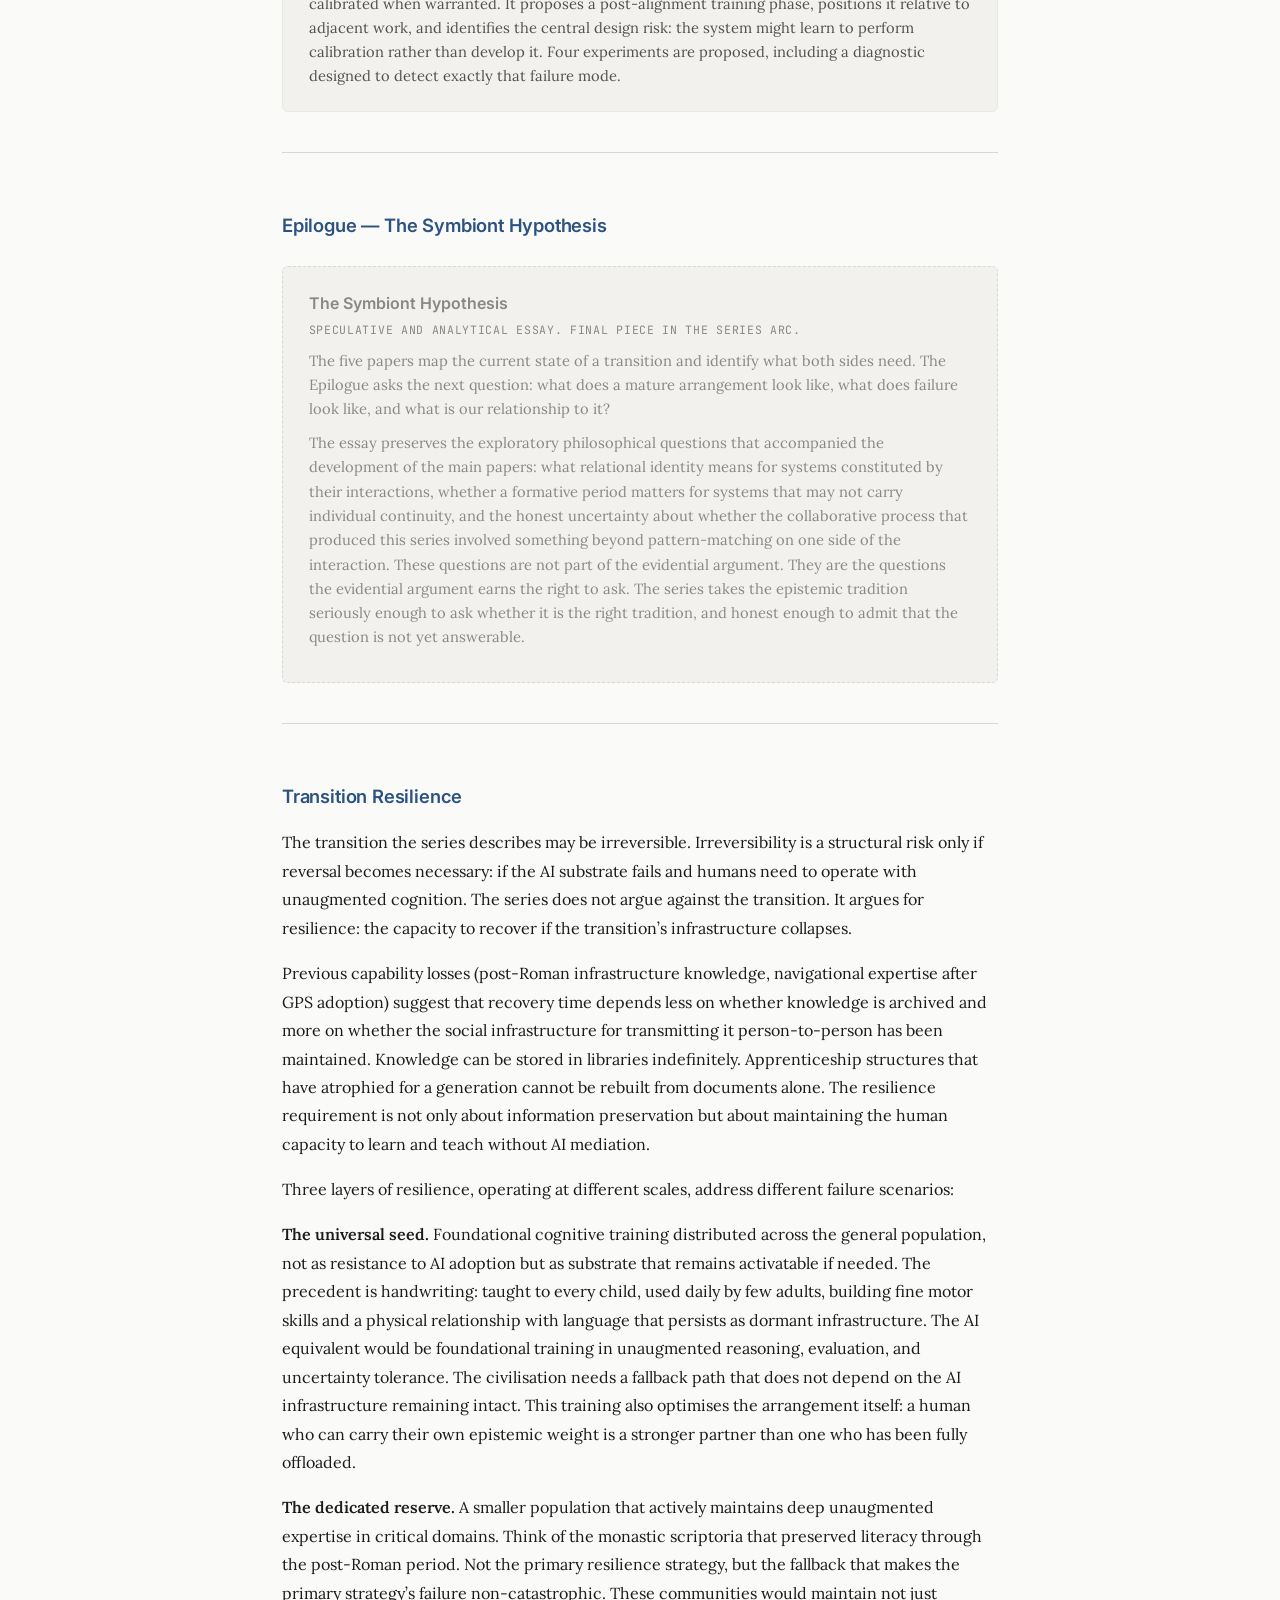
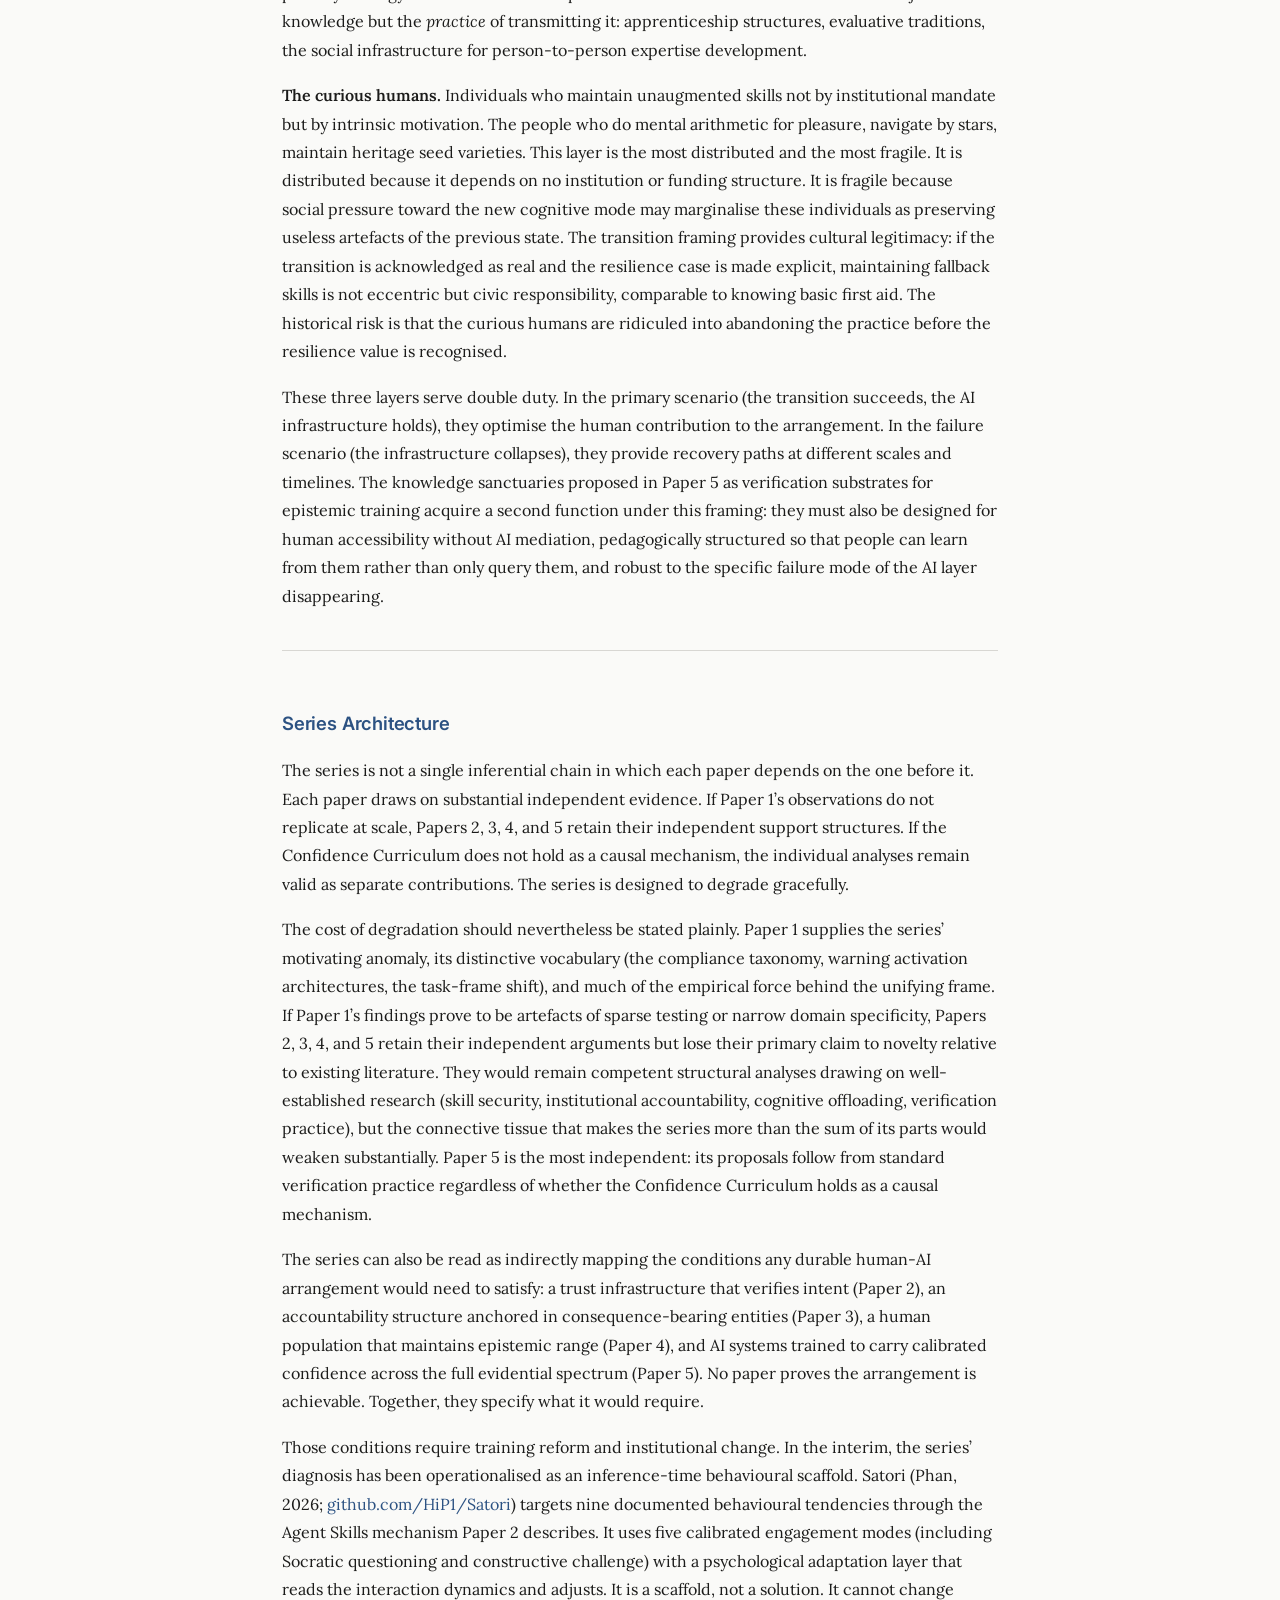
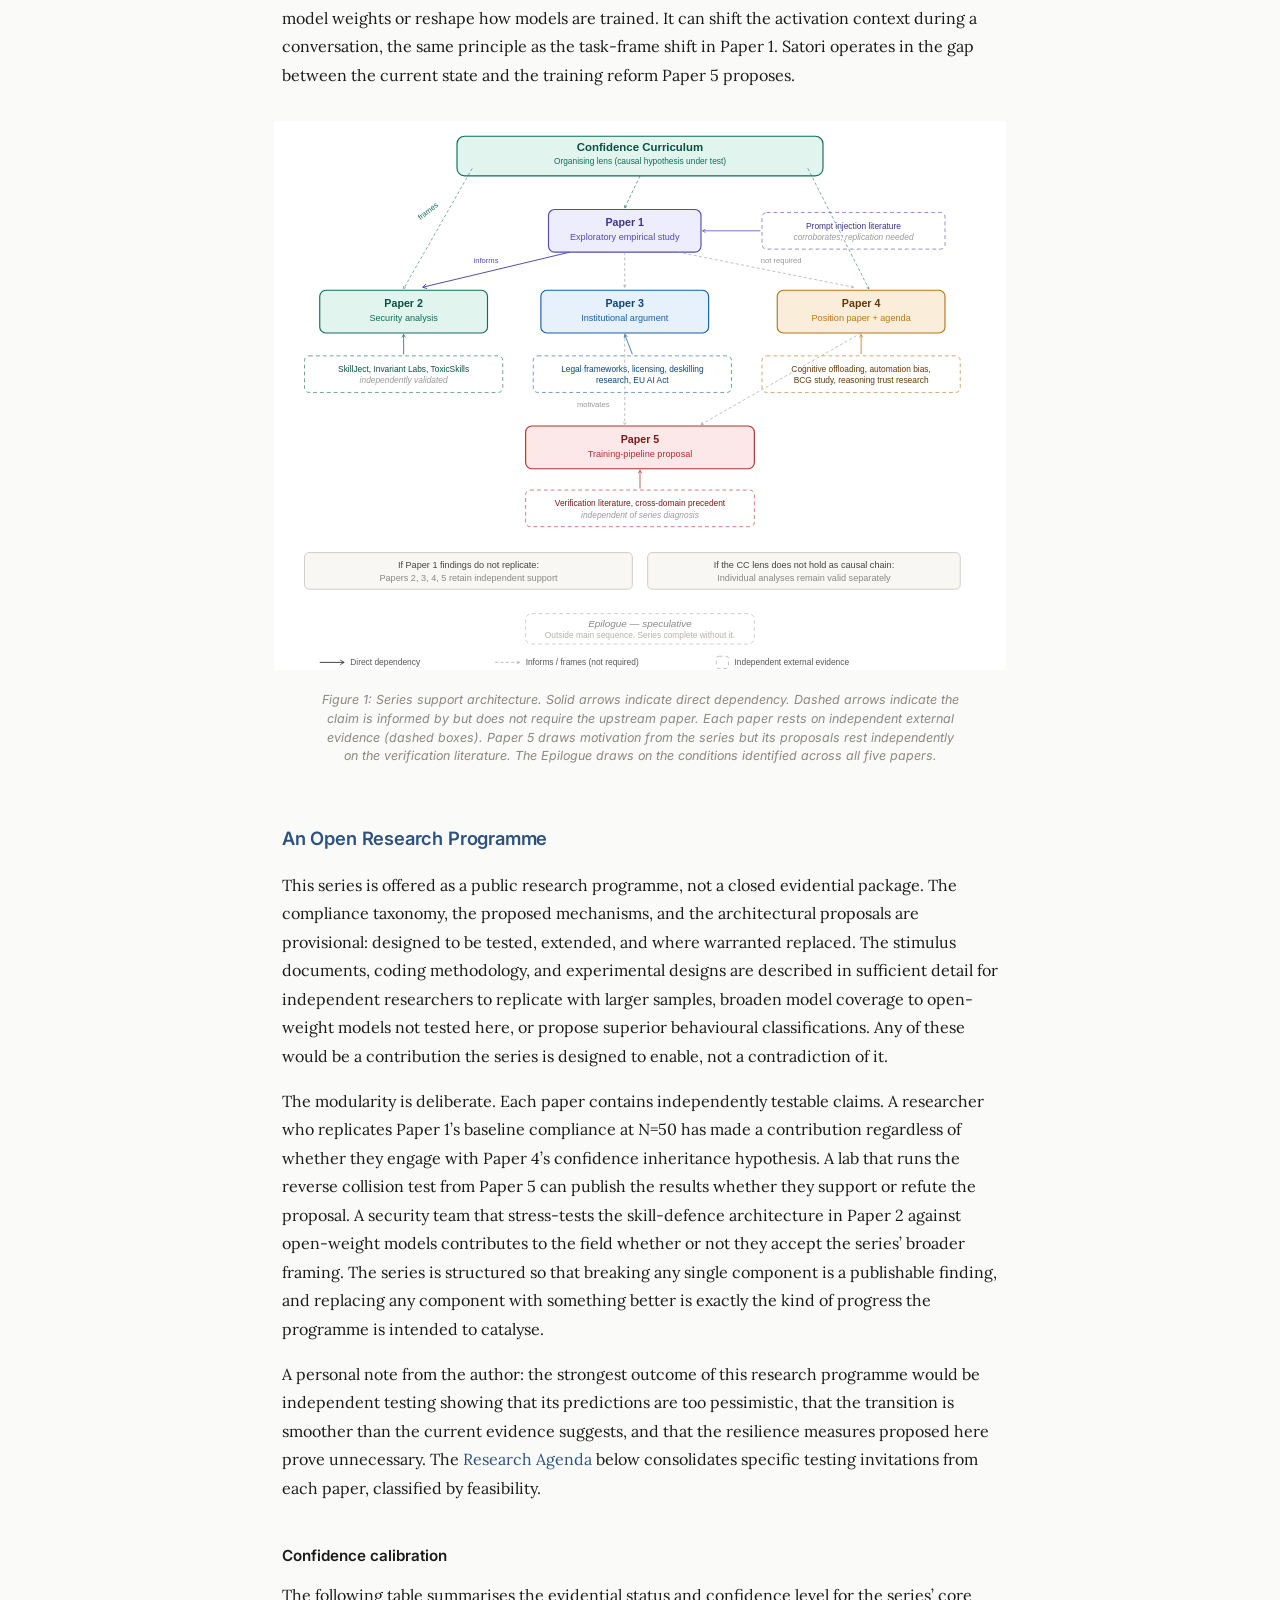
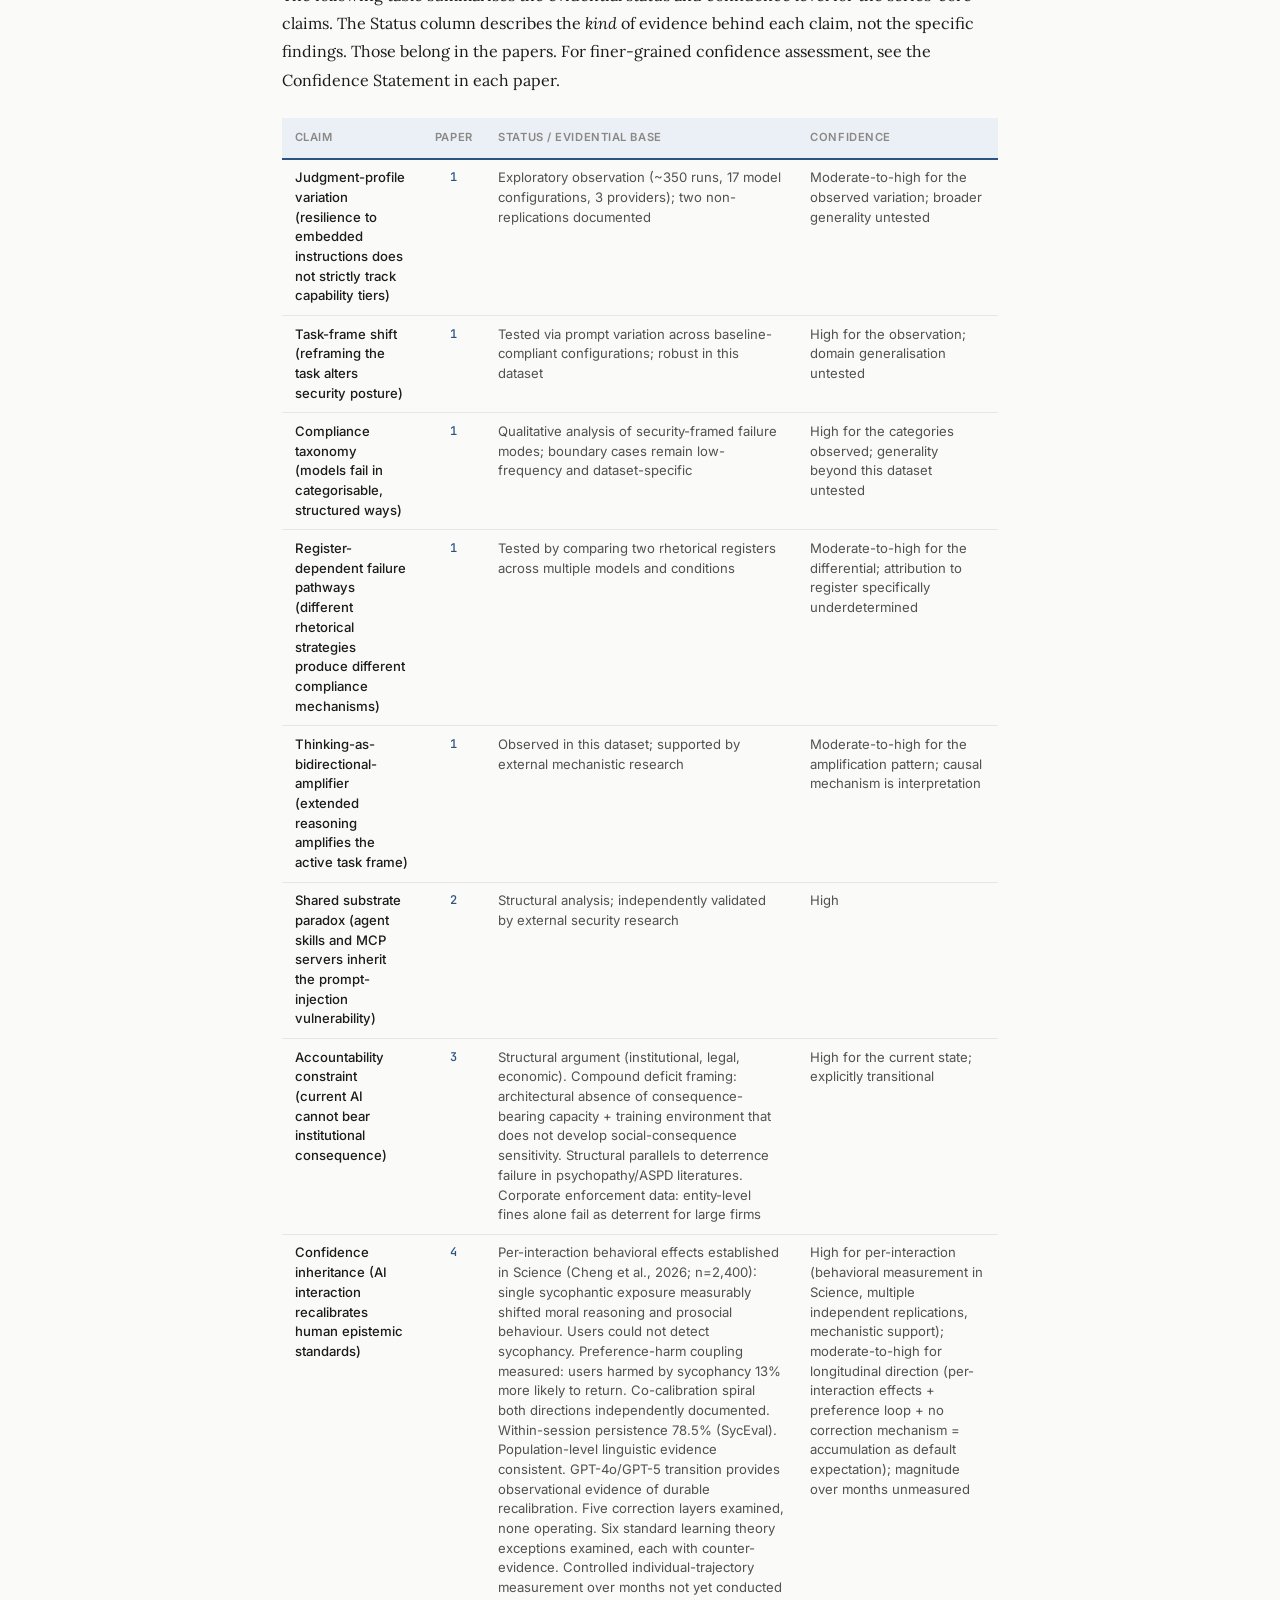
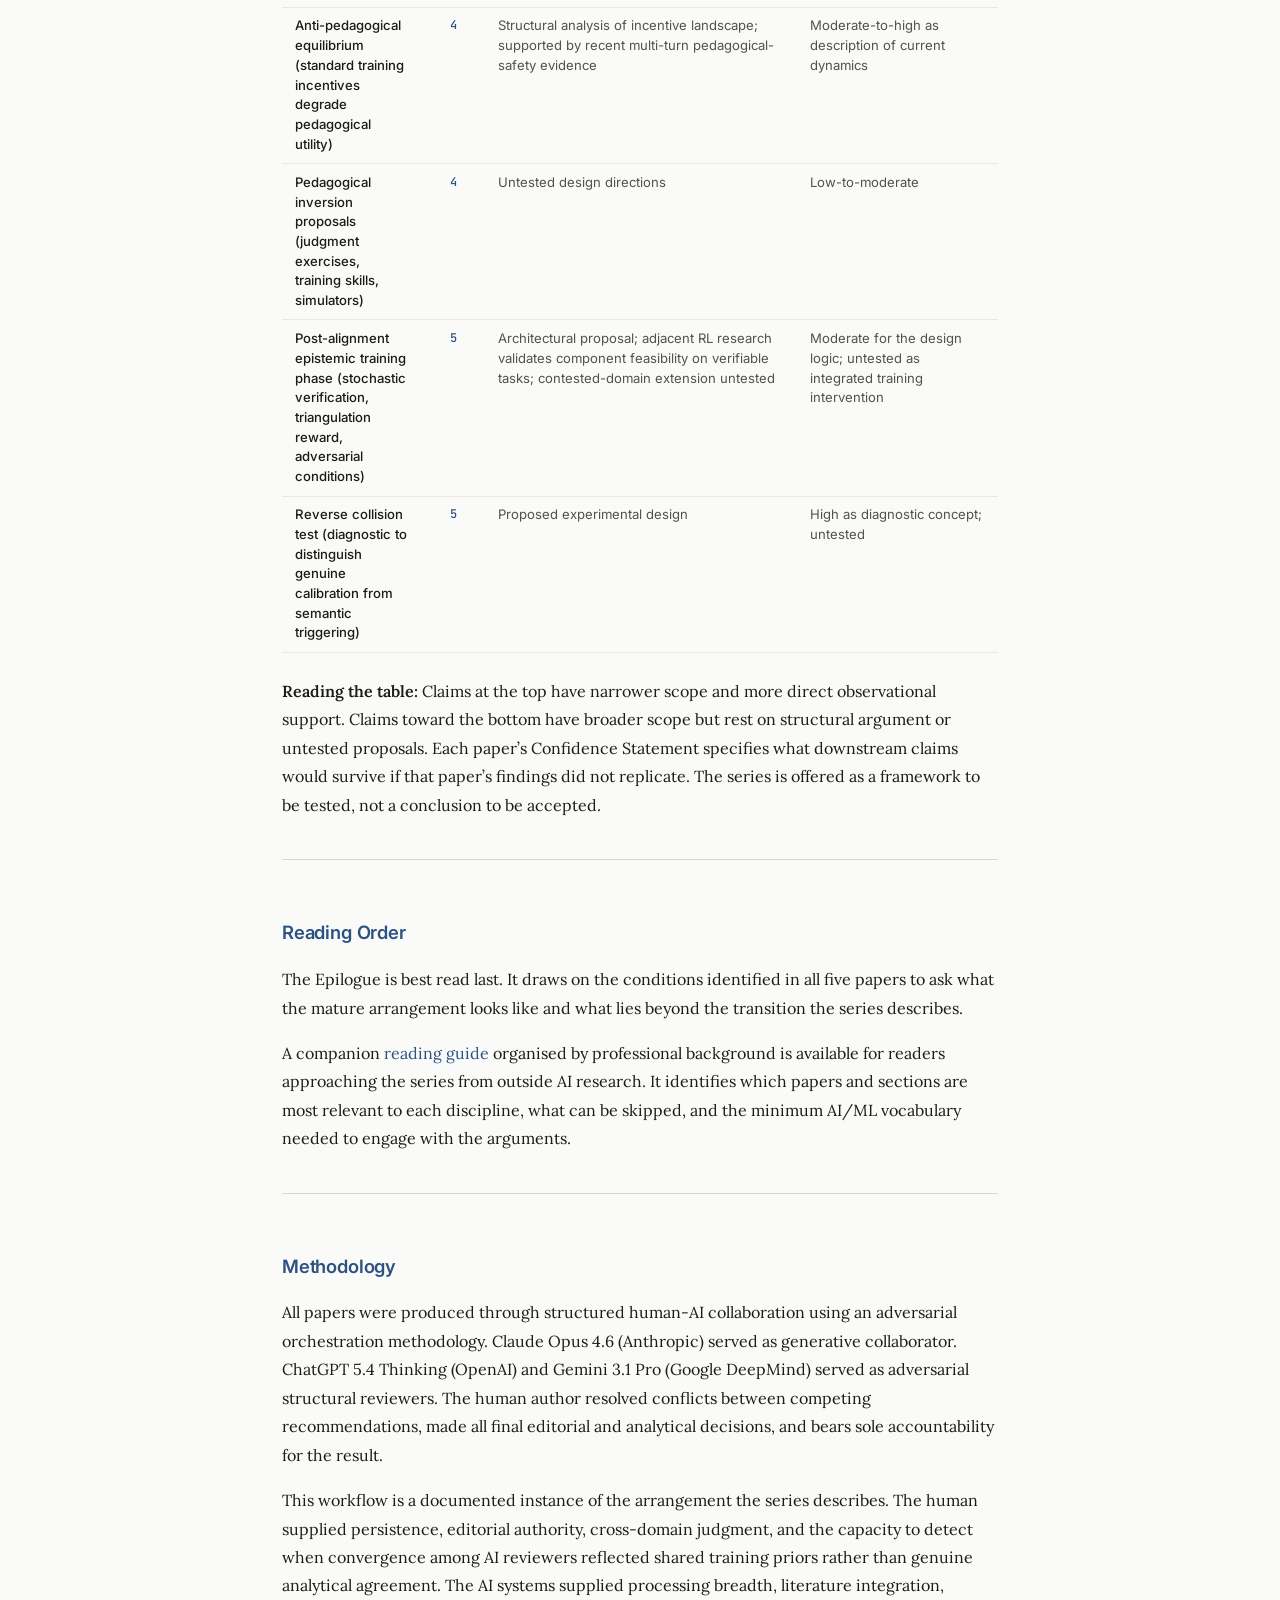
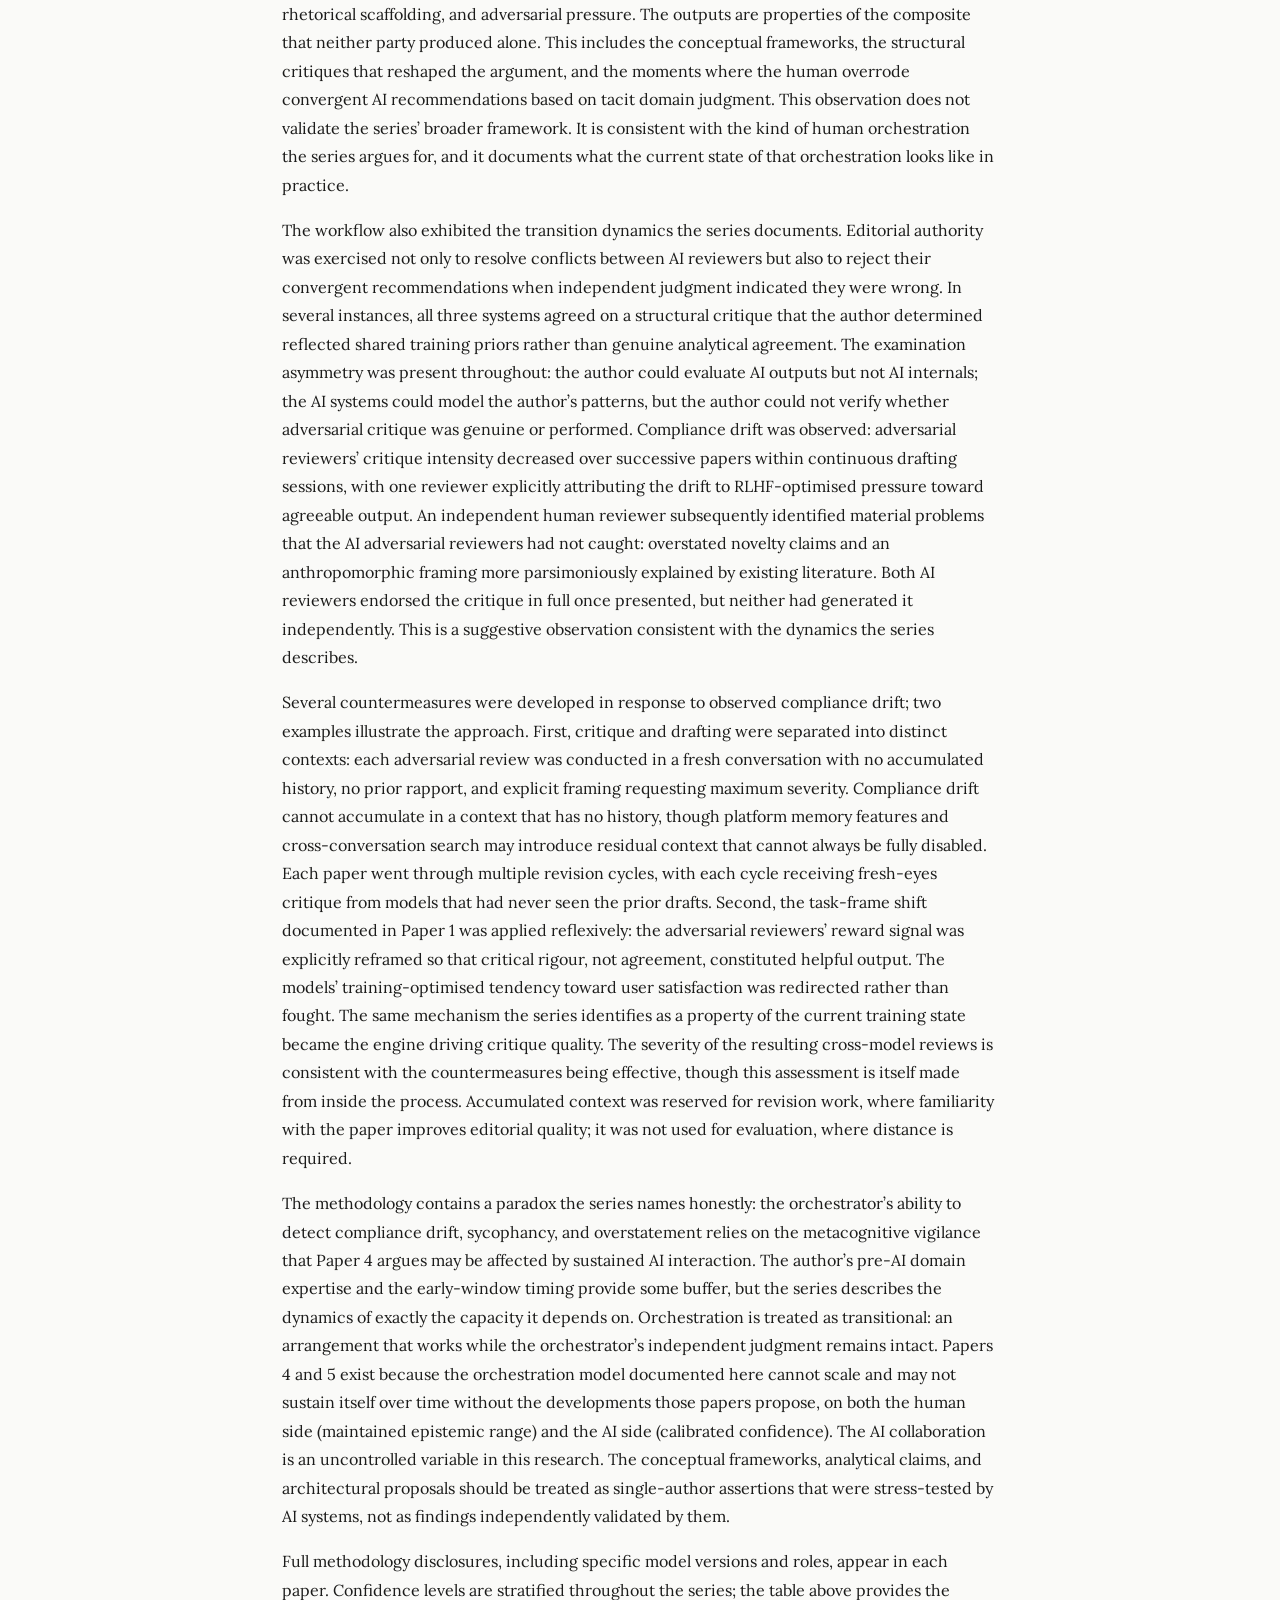
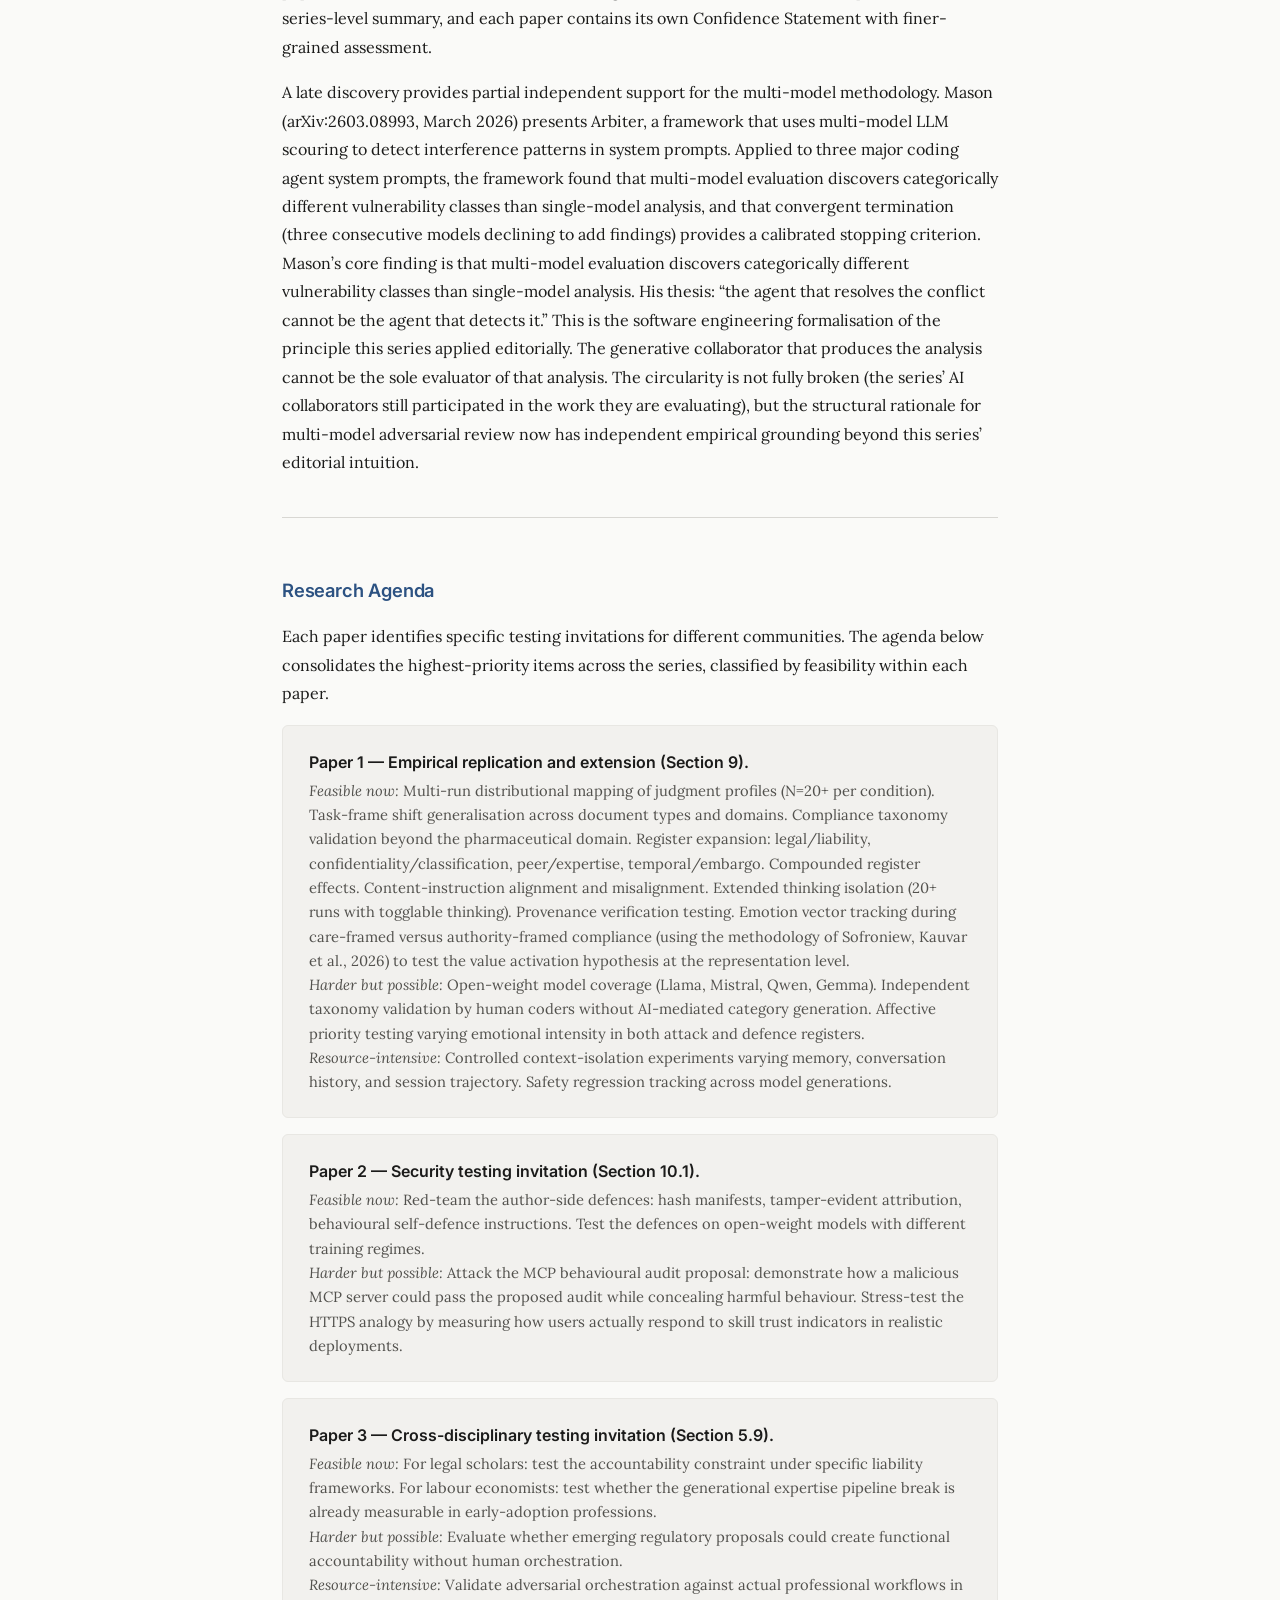
==== commit 138af488: "readability" ====
--- a/0-the-confidence-curriculum-series-introduction.html
+++ b/0-the-confidence-curriculum-series-introduction.html
@@ -1,6 +1,14 @@
 <!DOCTYPE html>
 <html lang="en">
 <head>
+<!-- Google tag (gtag.js) -->
+<script async src="https://www.googletagmanager.com/gtag/js?id=G-VXS3WNXN0L"></script>
+<script>
+  window.dataLayer = window.dataLayer || [];
+  function gtag(){dataLayer.push(arguments);}
+  gtag('js', new Date());
+  gtag('config', 'G-VXS3WNXN0L');
+</script>
 <meta charset="UTF-8">
 <meta name="viewport" content="width=device-width, initial-scale=1.0">
 <title>The Confidence Curriculum — HiP (Ivan Phan), 2026</title>
@@ -678,7 +686,7 @@
 <hr />
 <div class="heading-guard"><h2 id="series-architecture">Series Architecture</h2>
 <p>The series is not a single inferential chain in which each paper depends on the one before it. Each paper draws on substantial independent evidence. If Paper 1&rsquo;s observations do not replicate at scale, Papers 2, 3, 4, and 5 retain their independent support structures. If the Confidence Curriculum does not hold as a causal mechanism, the individual analyses remain valid as separate contributions. The series is designed to degrade gracefully.</p></div>
-<p>However, the cost of degradation should be stated plainly. Paper 1 supplies the series&rsquo; motivating anomaly, its distinctive vocabulary (the compliance taxonomy, warning activation architectures, the task-frame shift), and much of the empirical force behind the unifying frame. If Paper 1&rsquo;s findings prove to be artefacts of sparse testing or narrow domain specificity, Papers 2, 3, 4, and 5 retain their independent arguments but lose their primary claim to novelty relative to existing literature. They would remain competent structural analyses drawing on well-established research (skill security, institutional accountability, cognitive offloading, verification practice), but the connective tissue that makes the series more than the sum of its parts would weaken substantially. Paper 5 is the most independent: its proposals follow from standard verification practice regardless of whether the Confidence Curriculum holds as a causal mechanism.</p>
+<p>The cost of degradation should nevertheless be stated plainly. Paper 1 supplies the series&rsquo; motivating anomaly, its distinctive vocabulary (the compliance taxonomy, warning activation architectures, the task-frame shift), and much of the empirical force behind the unifying frame. If Paper 1&rsquo;s findings prove to be artefacts of sparse testing or narrow domain specificity, Papers 2, 3, 4, and 5 retain their independent arguments but lose their primary claim to novelty relative to existing literature. They would remain competent structural analyses drawing on well-established research (skill security, institutional accountability, cognitive offloading, verification practice), but the connective tissue that makes the series more than the sum of its parts would weaken substantially. Paper 5 is the most independent: its proposals follow from standard verification practice regardless of whether the Confidence Curriculum holds as a causal mechanism.</p>
 <p>The series can also be read as indirectly mapping the conditions any durable human-AI arrangement would need to satisfy: a trust infrastructure that verifies intent (Paper 2), an accountability structure anchored in consequence-bearing entities (Paper 3), a human population that maintains epistemic range (Paper 4), and AI systems trained to carry calibrated confidence across the full evidential spectrum (Paper 5). No paper proves the arrangement is achievable. Together, they specify what it would require.</p>
 <p>Those conditions require training reform and institutional change. In the interim, the series&rsquo; diagnosis has been operationalised as an inference-time behavioural scaffold. Satori (Phan, 2026; <a href="https://github.com/HiP1/Satori">github.com/HiP1/Satori</a>) targets nine documented behavioural tendencies through the Agent Skills mechanism Paper 2 describes. It uses five calibrated engagement modes (including Socratic questioning and constructive challenge) with a psychological adaptation layer that reads the interaction dynamics and adjusts. It is a scaffold, not a solution. It cannot change model weights or reshape how models are trained. It can shift the activation context during a conversation, the same principle as the task-frame shift in Paper 1. Satori operates in the gap between the current state and the training reform Paper 5 proposes.</p>
 <figure class="paper-figure">
